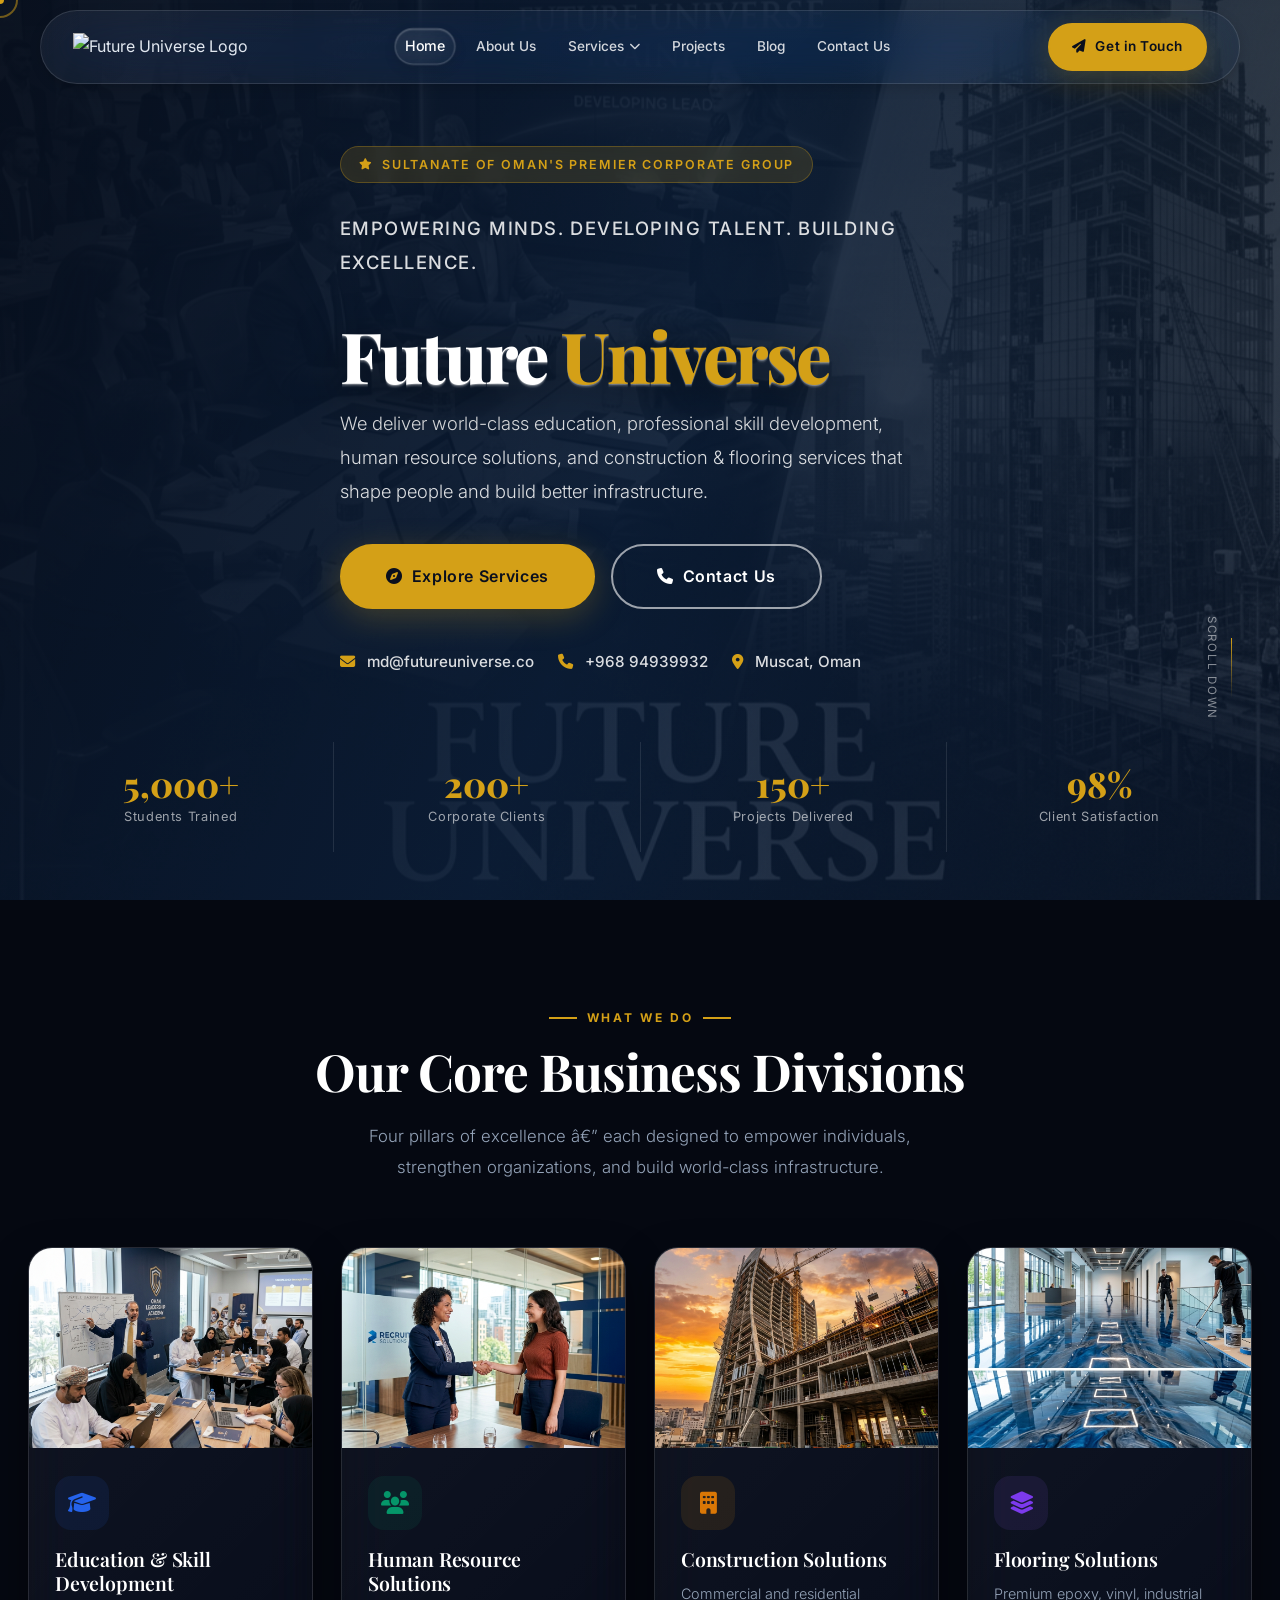
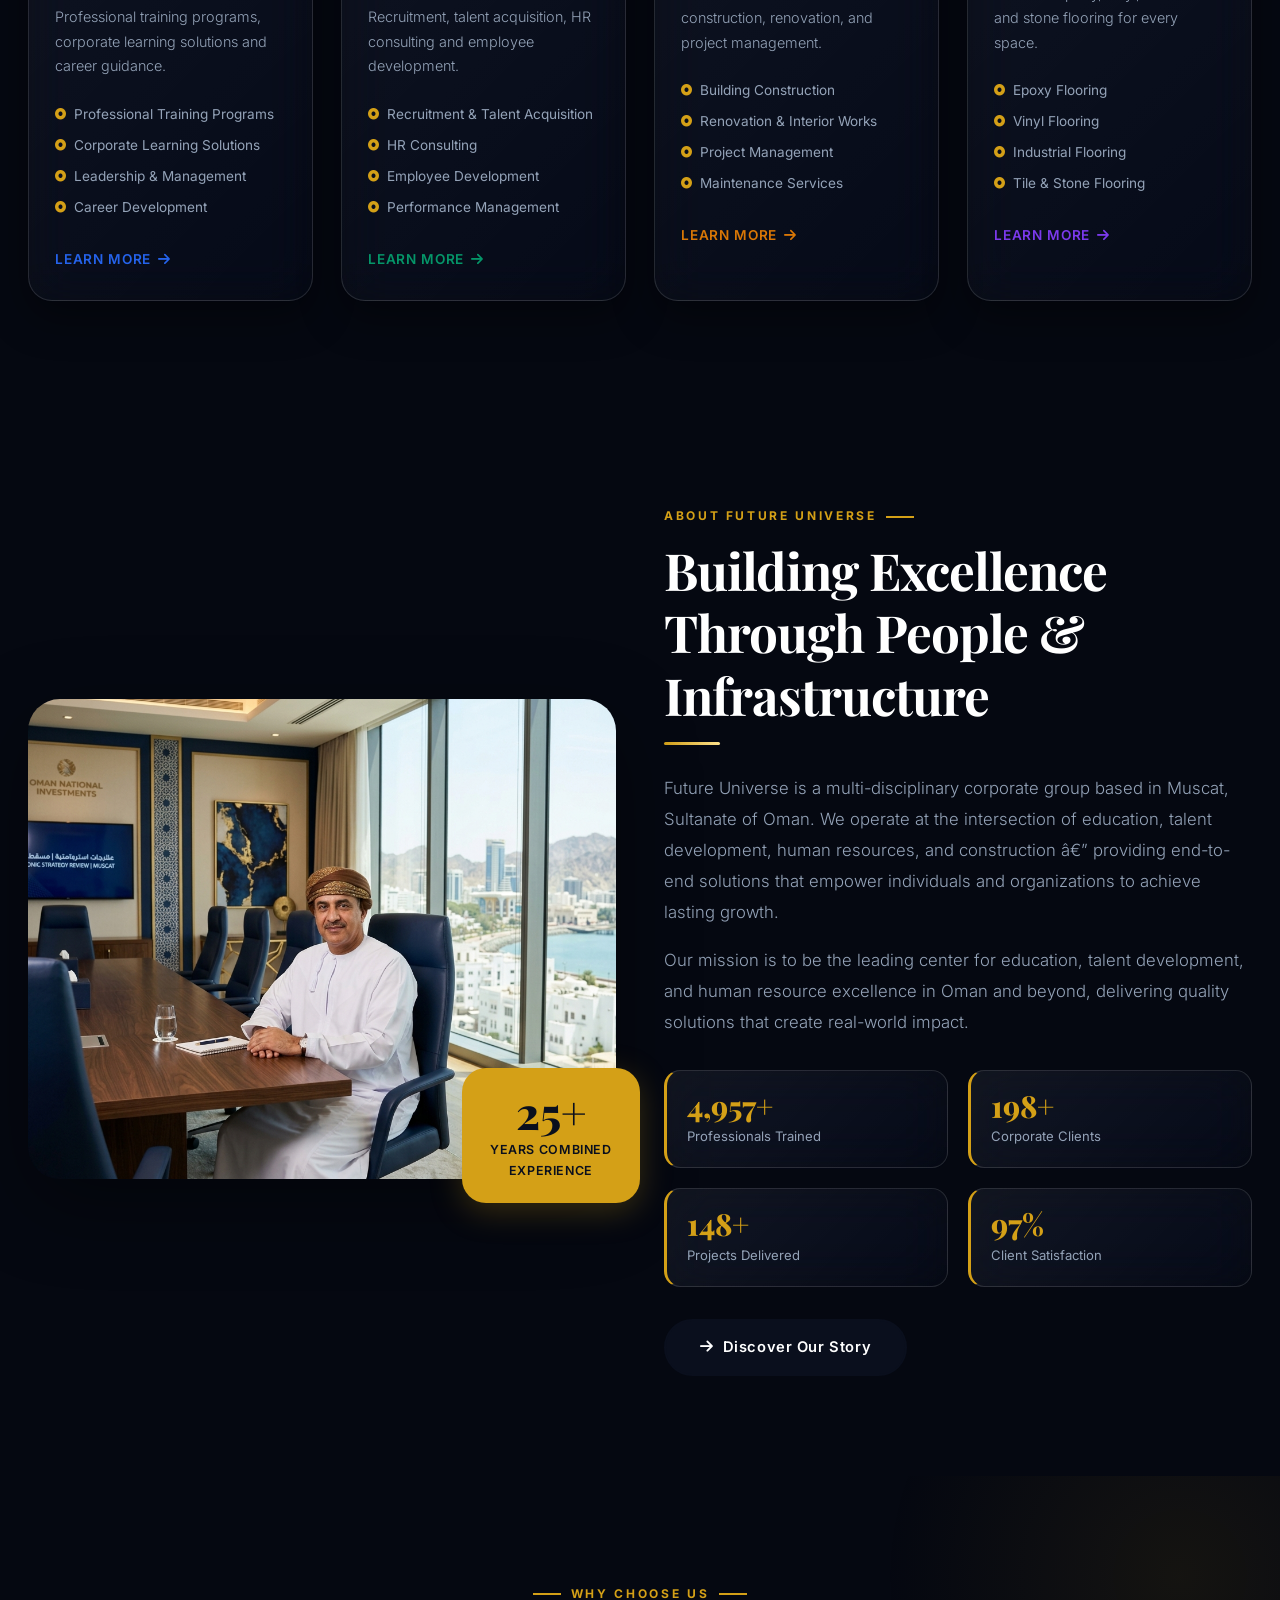
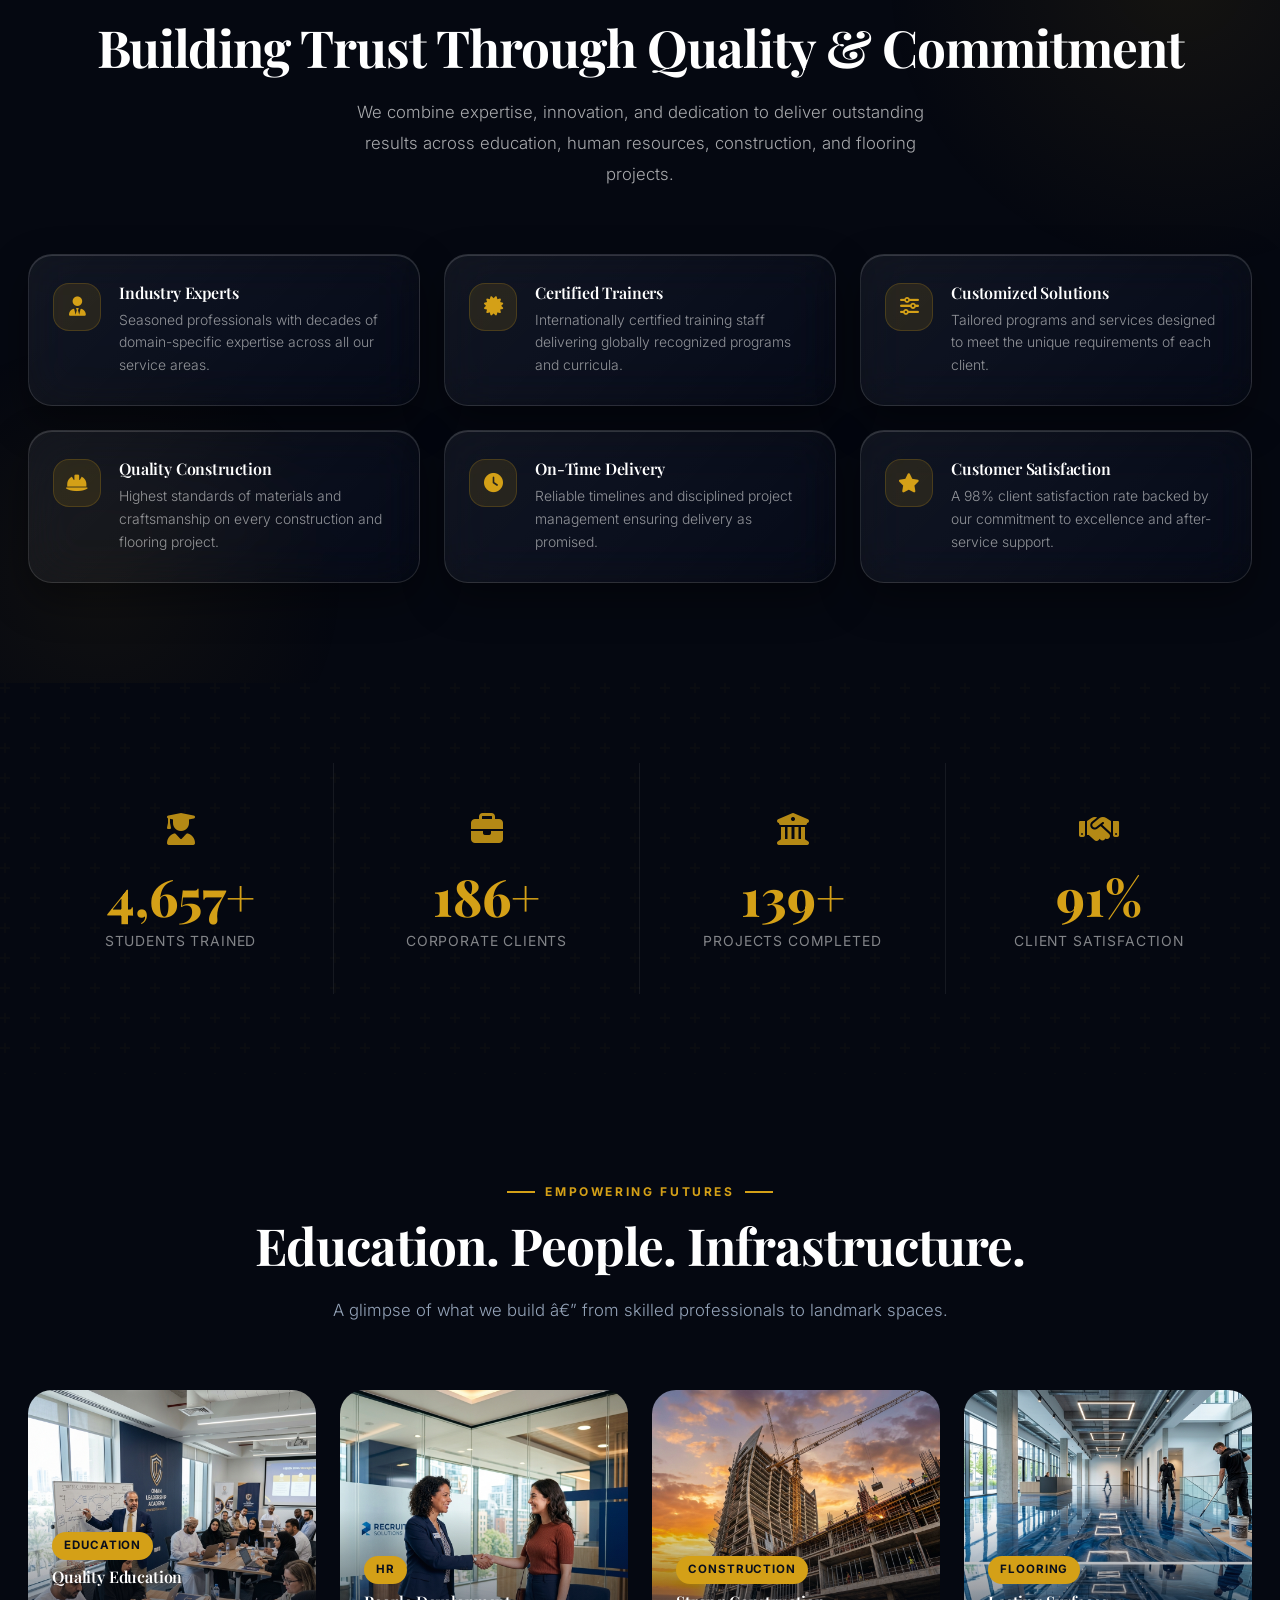
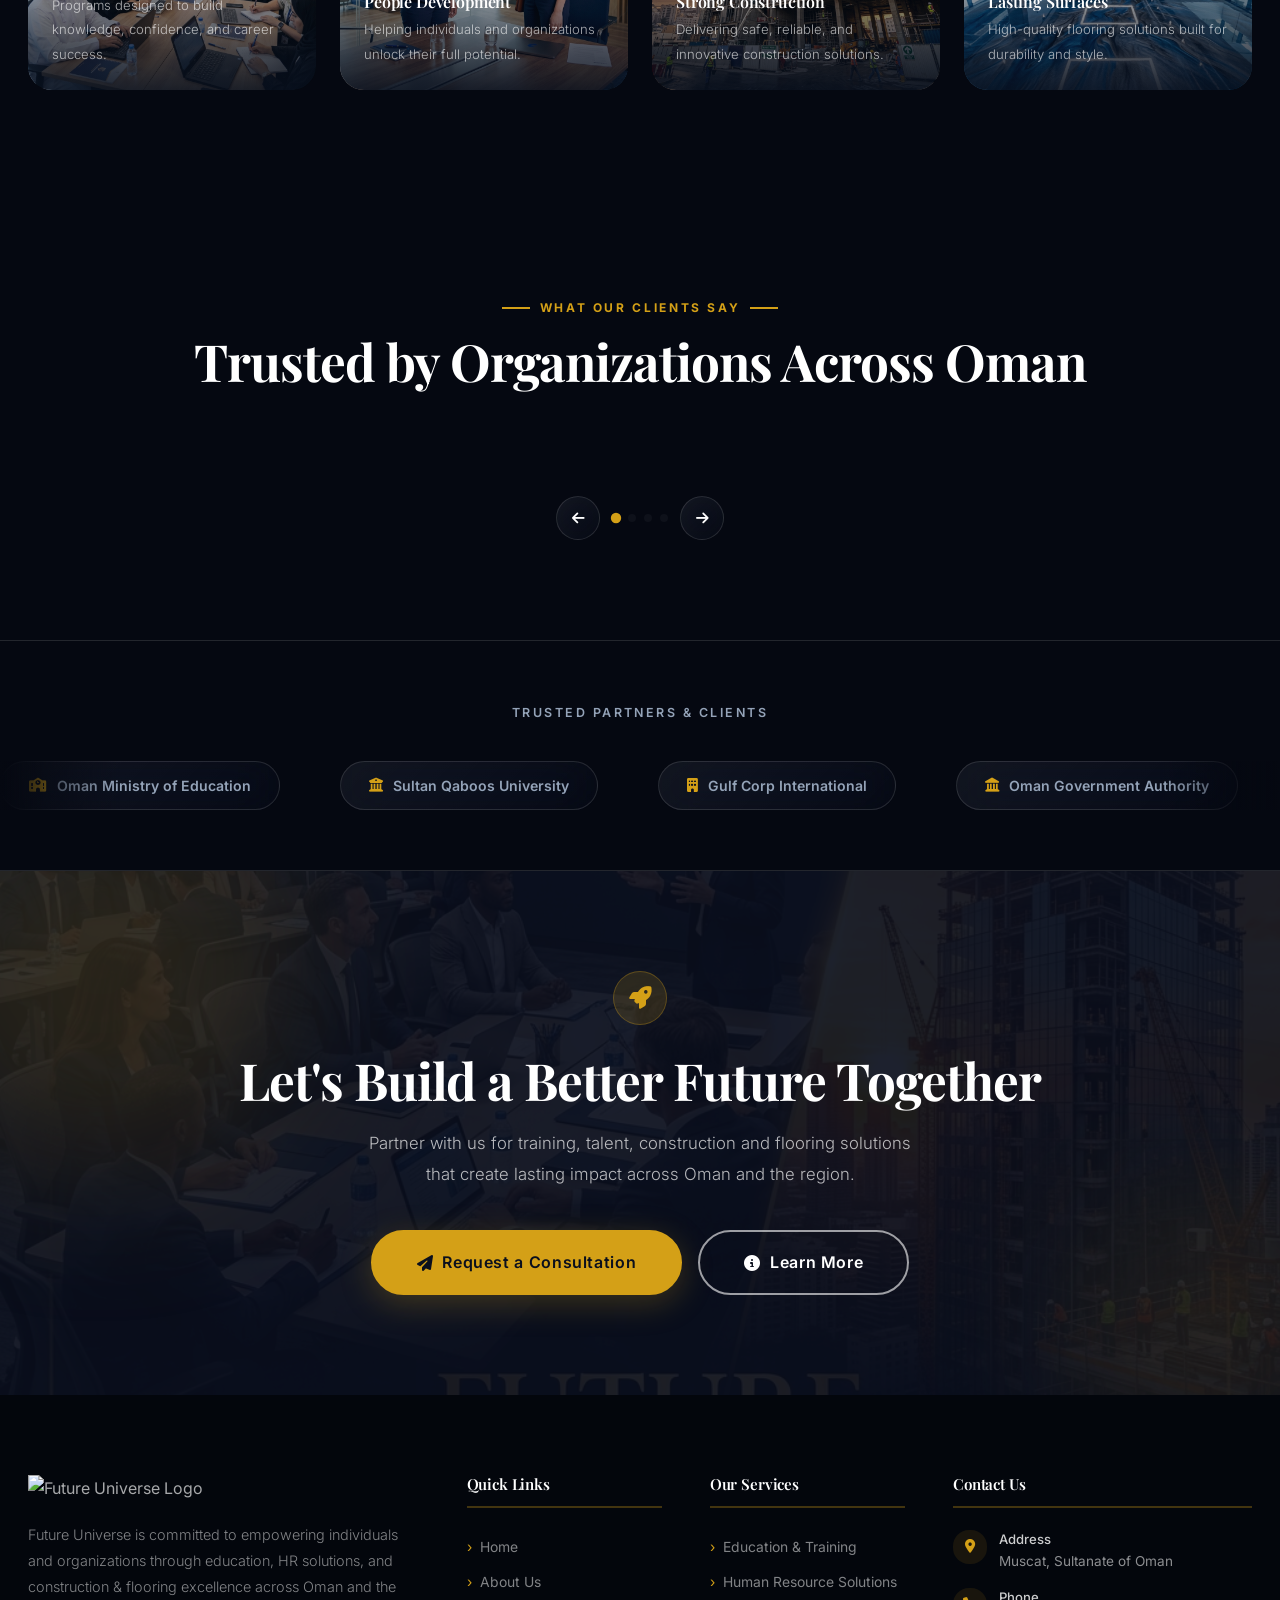
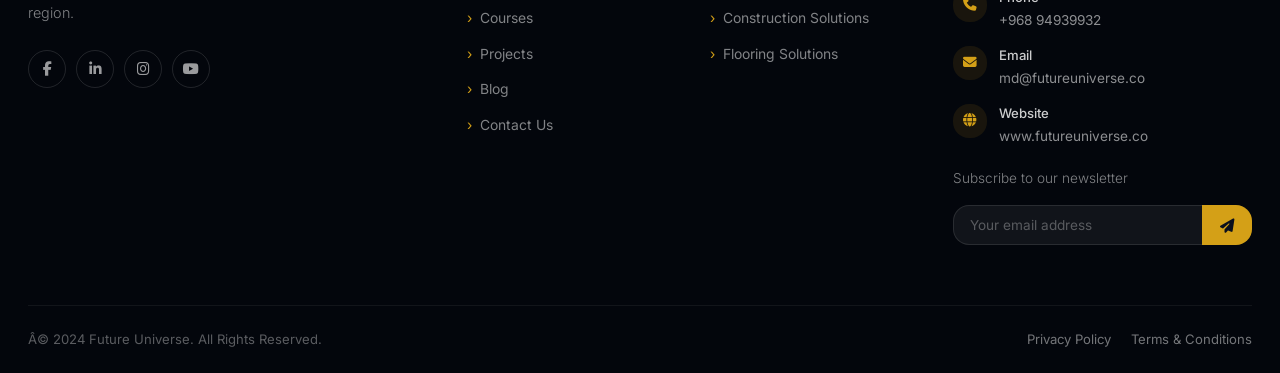
==== index.html @ fd94da20 "UI: Update website logo from text to image" ====
<!DOCTYPE html>
<html lang="en">
<head>
  <meta charset="UTF-8"/>
  <meta name="viewport" content="width=device-width,initial-scale=1.0"/>
  <meta name="description" content="Future Universe â€” Empowering Minds, Developing Talent, Building Excellence. World-class education, HR solutions, construction and flooring services in Oman."/>
  <title>Future Universe | Empowering People. Building Futures.</title>
  <link rel="stylesheet" href="css/main.css?v=1781942778152"/>
  <link rel="stylesheet" href="css/components.css?v=1781942778151"/>
  <link rel="stylesheet" href="css/animations.css"/>
  <link rel="stylesheet" href="https://cdnjs.cloudflare.com/ajax/libs/font-awesome/6.5.0/css/all.min.css"/>
</head>
<body>
  <!-- â”€â”€ Liquid Glass Background â”€â”€ -->
  <div id="liquid-bg">
    <div class="liquid-orb liquid-orb-1"></div>
    <div class="liquid-orb liquid-orb-2"></div>
    <div class="liquid-orb liquid-orb-3"></div>
  </div>


<!-- Progress Bar -->
<div id="progress-bar"></div>

<!-- Custom Cursor -->
<div id="cursor-dot"></div>
<div id="cursor-ring"></div>



<!-- â•â•â•â•â•â•â•â•â•â•â•â•â•â•â•â•â•â•â•â•â•â•â•â•â•â•â•â•â•â•â•â•â•â•â•â•â•â•â•â•â•â•â•â•â•â•â•
     NAVBAR
â•â•â•â•â•â•â•â•â•â•â•â•â•â•â•â•â•â•â•â•â•â•â•â•â•â•â•â•â•â•â•â•â•â•â•â•â•â•â•â•â•â•â•â•â•â•â• -->
<nav class="navbar">
  <div class="container">
    <a href="index.html" class="logo" style="display: flex; align-items: center; text-decoration: none;">
  <img src="images/logo.png" alt="Future Universe Logo" style="max-height: 55px; width: auto; display: block;" />
</a>

    <div class="nav-links">
      <a href="index.html" class="active">Home</a>
      <a href="about.html">About Us</a>
      <div class="nav-dropdown">
        <a href="#">Services <i class="fa-solid fa-chevron-down"></i></a>
        <div class="dropdown-menu">
          <a href="education.html"><i class="fa-solid fa-graduation-cap"></i> Education & Training</a>
          <a href="hr.html"><i class="fa-solid fa-users"></i> Human Resources</a>
          <a href="construction.html"><i class="fa-solid fa-building"></i> Construction Solutions</a>
          <a href="flooring.html"><i class="fa-solid fa-layer-group"></i> Flooring Solutions</a>
        </div>
      </div>
      <a href="projects.html">Projects</a>
      <a href="blog.html">Blog</a>
      <a href="contact.html">Contact Us</a>
    </div>

    <div class="nav-cta">
      <a href="contact.html" class="btn btn-primary btn-sm">
        <i class="fa-solid fa-paper-plane"></i> Get in Touch
      </a>
    </div>
    <div class="hamburger" id="hamburger">
      <span></span><span></span><span></span>
    </div>
  </div>
</nav>

<!-- Mobile Nav -->
<div class="mobile-nav" id="mobile-nav">
  <div class="mobile-nav-close" id="mobile-nav-close"><i class="fa-solid fa-xmark"></i></div>
  <a href="index.html">Home</a>
  <a href="about.html">About Us</a>
  <a href="education.html">Education</a>
  <a href="hr.html">Human Resources</a>
  <a href="construction.html">Construction</a>
  <a href="flooring.html">Flooring</a>
  <a href="projects.html">Projects</a>
  <a href="contact.html">Contact Us</a>
  <a href="contact.html" class="btn btn-primary">Request Consultation</a>
</div>

<!-- â•â•â•â•â•â•â•â•â•â•â•â•â•â•â•â•â•â•â•â•â•â•â•â•â•â•â•â•â•â•â•â•â•â•â•â•â•â•â•â•â•â•â•â•â•â•â•
     HERO
â•â•â•â•â•â•â•â•â•â•â•â•â•â•â•â•â•â•â•â•â•â•â•â•â•â•â•â•â•â•â•â•â•â•â•â•â•â•â•â•â•â•â•â•â•â•â• -->
<section class="hero">
  <div class="particle-field"></div>
  <div class="hero-bg"></div>
  <div class="hero-overlay"></div>
  <div class="container hero-content">
    <div class="hero-badge"><i class="fa-solid fa-star"></i> Sultanate of Oman's Premier Corporate Group</div>
    <p class="hero-sub">Empowering Minds. Developing Talent. Building Excellence.</p>
    <h1 class="hero-text-3d">Future <span class="highlight">Universe</span></h1>
    <p>We deliver world-class education, professional skill development, human resource solutions, and construction &amp; flooring services that shape people and build better infrastructure.</p>
    <div class="hero-btns">
      <a href="#services" class="btn btn-primary btn-lg"><i class="fa-solid fa-compass"></i> Explore Services</a>
      <a href="contact.html" class="btn btn-outline-white btn-lg"><i class="fa-solid fa-phone"></i> Contact Us</a>
    </div>
    <div class="hero-contact-info">
      <span><i class="fa-solid fa-envelope"></i> md@futureuniverse.co</span>
      <span><i class="fa-solid fa-phone"></i> +968 94939932</span>
      <span><i class="fa-solid fa-location-dot"></i> Muscat, Oman</span>
    </div>
  </div>
  <div class="hero-stats">
    <div class="container">
      <div class="hero-stat">
        <div class="hero-stat-num"><span data-counter data-target="5000" data-suffix="+">5000+</span></div>
        <div class="hero-stat-label">Students Trained</div>
      </div>
      <div class="hero-stat">
        <div class="hero-stat-num"><span data-counter data-target="200" data-suffix="+">200+</span></div>
        <div class="hero-stat-label">Corporate Clients</div>
      </div>
      <div class="hero-stat">
        <div class="hero-stat-num"><span data-counter data-target="150" data-suffix="+">150+</span></div>
        <div class="hero-stat-label">Projects Delivered</div>
      </div>
      <div class="hero-stat">
        <div class="hero-stat-num"><span data-counter data-target="98" data-suffix="%">98%</span></div>
        <div class="hero-stat-label">Client Satisfaction</div>
      </div>
    </div>
  </div>
  <div class="hero-scroll">Scroll Down</div>
</section>

<!-- â•â•â•â•â•â•â•â•â•â•â•â•â•â•â•â•â•â•â•â•â•â•â•â•â•â•â•â•â•â•â•â•â•â•â•â•â•â•â•â•â•â•â•â•â•â•â•
     SERVICES / DIVISIONS
â•â•â•â•â•â•â•â•â•â•â•â•â•â•â•â•â•â•â•â•â•â•â•â•â•â•â•â•â•â•â•â•â•â•â•â•â•â•â•â•â•â•â•â•â•â•â• -->
<section class="section-py" id="services">
  <div class="container">
    <div class="section-header" data-reveal="fade-up">
      <span class="section-label">What We Do</span>
      <h2>Our Core Business Divisions</h2>
      <p>Four pillars of excellence â€” each designed to empower individuals, strengthen organizations, and build world-class infrastructure.</p>
    </div>
    <div class="grid-4">
      <a href="education.html" class="service-card edu" data-reveal="fade-up" data-delay="100">
        <div class="service-card-img">
          <img src="images/education_banner.png" alt="Education & Training" loading="lazy"/>
        </div>
        <div class="service-card-body">
          <div class="service-card-icon"><i class="fa-solid fa-graduation-cap"></i></div>
          <h3>Education &amp; Skill Development</h3>
          <p>Professional training programs, corporate learning solutions and career guidance.</p>
          <ul>
            <li><i class="fa-solid fa-circle-dot"></i> Professional Training Programs</li>
            <li><i class="fa-solid fa-circle-dot"></i> Corporate Learning Solutions</li>
            <li><i class="fa-solid fa-circle-dot"></i> Leadership &amp; Management</li>
            <li><i class="fa-solid fa-circle-dot"></i> Career Development</li>
          </ul>
          <span class="service-card-link">LEARN MORE <i class="fa-solid fa-arrow-right"></i></span>
        </div>
      </a>

      <a href="hr.html" class="service-card hr" data-reveal="fade-up" data-delay="200">
        <div class="service-card-img">
          <img src="images/hr_banner.png" alt="Human Resources" loading="lazy"/>
        </div>
        <div class="service-card-body">
          <div class="service-card-icon"><i class="fa-solid fa-users"></i></div>
          <h3>Human Resource Solutions</h3>
          <p>Recruitment, talent acquisition, HR consulting and employee development.</p>
          <ul>
            <li><i class="fa-solid fa-circle-dot"></i> Recruitment &amp; Talent Acquisition</li>
            <li><i class="fa-solid fa-circle-dot"></i> HR Consulting</li>
            <li><i class="fa-solid fa-circle-dot"></i> Employee Development</li>
            <li><i class="fa-solid fa-circle-dot"></i> Performance Management</li>
          </ul>
          <span class="service-card-link">LEARN MORE <i class="fa-solid fa-arrow-right"></i></span>
        </div>
      </a>

      <a href="construction.html" class="service-card con" data-reveal="fade-up" data-delay="300">
        <div class="service-card-img">
          <img src="images/construction_banner.png" alt="Construction" loading="lazy"/>
        </div>
        <div class="service-card-body">
          <div class="service-card-icon"><i class="fa-solid fa-building"></i></div>
          <h3>Construction Solutions</h3>
          <p>Commercial and residential construction, renovation, and project management.</p>
          <ul>
            <li><i class="fa-solid fa-circle-dot"></i> Building Construction</li>
            <li><i class="fa-solid fa-circle-dot"></i> Renovation &amp; Interior Works</li>
            <li><i class="fa-solid fa-circle-dot"></i> Project Management</li>
            <li><i class="fa-solid fa-circle-dot"></i> Maintenance Services</li>
          </ul>
          <span class="service-card-link">LEARN MORE <i class="fa-solid fa-arrow-right"></i></span>
        </div>
      </a>

      <a href="flooring.html" class="service-card flo" data-reveal="fade-up" data-delay="400">
        <div class="service-card-img">
          <img src="images/flooring_banner.png" alt="Flooring Solutions" loading="lazy"/>
        </div>
        <div class="service-card-body">
          <div class="service-card-icon"><i class="fa-solid fa-layer-group"></i></div>
          <h3>Flooring Solutions</h3>
          <p>Premium epoxy, vinyl, industrial and stone flooring for every space.</p>
          <ul>
            <li><i class="fa-solid fa-circle-dot"></i> Epoxy Flooring</li>
            <li><i class="fa-solid fa-circle-dot"></i> Vinyl Flooring</li>
            <li><i class="fa-solid fa-circle-dot"></i> Industrial Flooring</li>
            <li><i class="fa-solid fa-circle-dot"></i> Tile &amp; Stone Flooring</li>
          </ul>
          <span class="service-card-link">LEARN MORE <i class="fa-solid fa-arrow-right"></i></span>
        </div>
      </a>
    </div>
  </div>
</section>

<!-- â•â•â•â•â•â•â•â•â•â•â•â•â•â•â•â•â•â•â•â•â•â•â•â•â•â•â•â•â•â•â•â•â•â•â•â•â•â•â•â•â•â•â•â•â•â•â•
     ABOUT SECTION
â•â•â•â•â•â•â•â•â•â•â•â•â•â•â•â•â•â•â•â•â•â•â•â•â•â•â•â•â•â•â•â•â•â•â•â•â•â•â•â•â•â•â•â•â•â•â• -->
<section class="section-py">
  <div class="container">
    <div class="grid-2">
      <div class="about-img-wrap" data-reveal="fade-right">
        <div class="about-img-main">
          <img src="images/ceo_message.png" alt="Future Universe Leadership"/>
        </div>
        <div class="about-exp-badge float-anim" data-reveal="zoom-in" data-delay="300">
          <div class="num">25+</div>
          <div class="label">Years Combined<br>Experience</div>
        </div>
      </div>
      <div class="about-content" data-reveal="fade-left">
        <span class="section-label">About Future Universe</span>
        <h2>Building Excellence Through People &amp; Infrastructure</h2>
        <div class="divider-gold"></div>
        <p>Future Universe is a multi-disciplinary corporate group based in Muscat, Sultanate of Oman. We operate at the intersection of education, talent development, human resources, and construction â€” providing end-to-end solutions that empower individuals and organizations to achieve lasting growth.</p>
        <p style="margin-top:16px;">Our mission is to be the leading center for education, talent development, and human resource excellence in Oman and beyond, delivering quality solutions that create real-world impact.</p>
        <div class="about-stats">
          <div class="about-stat">
            <div class="num"><span data-counter data-target="5000" data-suffix="+">5000+</span></div>
            <div class="label">Professionals Trained</div>
          </div>
          <div class="about-stat">
            <div class="num"><span data-counter data-target="200" data-suffix="+">200+</span></div>
            <div class="label">Corporate Clients</div>
          </div>
          <div class="about-stat">
            <div class="num"><span data-counter data-target="150" data-suffix="+">150+</span></div>
            <div class="label">Projects Delivered</div>
          </div>
          <div class="about-stat">
            <div class="num"><span data-counter data-target="98" data-suffix="%">98%</span></div>
            <div class="label">Client Satisfaction</div>
          </div>
        </div>
        <div class="mt-32">
          <a href="about.html" class="btn btn-dark"><i class="fa-solid fa-arrow-right"></i> Discover Our Story</a>
        </div>
      </div>
    </div>
  </div>
</section>

<!-- â•â•â•â•â•â•â•â•â•â•â•â•â•â•â•â•â•â•â•â•â•â•â•â•â•â•â•â•â•â•â•â•â•â•â•â•â•â•â•â•â•â•â•â•â•â•â•
     WHY CHOOSE US
â•â•â•â•â•â•â•â•â•â•â•â•â•â•â•â•â•â•â•â•â•â•â•â•â•â•â•â•â•â•â•â•â•â•â•â•â•â•â•â•â•â•â•â•â•â•â• -->
<section class="why-section section-py">
  <div class="container why-content">
    <div class="section-header" data-reveal="fade-up">
      <span class="section-label" style="color:var(--color-secondary);">Why Choose Us</span>
      <h2 style="color:var(--color-white);">Building Trust Through Quality &amp; Commitment</h2>
      <p>We combine expertise, innovation, and dedication to deliver outstanding results across education, human resources, construction, and flooring projects.</p>
    </div>
    <div class="why-features">
      <div class="why-feature" data-reveal="fade-up" data-delay="100">
        <div class="why-feature-icon"><i class="fa-solid fa-user-tie"></i></div>
        <div>
          <h4>Industry Experts</h4>
          <p>Seasoned professionals with decades of domain-specific expertise across all our service areas.</p>
        </div>
      </div>
      <div class="why-feature" data-reveal="fade-up" data-delay="150">
        <div class="why-feature-icon"><i class="fa-solid fa-certificate"></i></div>
        <div>
          <h4>Certified Trainers</h4>
          <p>Internationally certified training staff delivering globally recognized programs and curricula.</p>
        </div>
      </div>
      <div class="why-feature" data-reveal="fade-up" data-delay="200">
        <div class="why-feature-icon"><i class="fa-solid fa-sliders"></i></div>
        <div>
          <h4>Customized Solutions</h4>
          <p>Tailored programs and services designed to meet the unique requirements of each client.</p>
        </div>
      </div>
      <div class="why-feature" data-reveal="fade-up" data-delay="250">
        <div class="why-feature-icon"><i class="fa-solid fa-hard-hat"></i></div>
        <div>
          <h4>Quality Construction</h4>
          <p>Highest standards of materials and craftsmanship on every construction and flooring project.</p>
        </div>
      </div>
      <div class="why-feature" data-reveal="fade-up" data-delay="300">
        <div class="why-feature-icon"><i class="fa-solid fa-clock"></i></div>
        <div>
          <h4>On-Time Delivery</h4>
          <p>Reliable timelines and disciplined project management ensuring delivery as promised.</p>
        </div>
      </div>
      <div class="why-feature" data-reveal="fade-up" data-delay="350">
        <div class="why-feature-icon"><i class="fa-solid fa-star"></i></div>
        <div>
          <h4>Customer Satisfaction</h4>
          <p>A 98% client satisfaction rate backed by our commitment to excellence and after-service support.</p>
        </div>
      </div>
    </div>
  </div>
</section>

<!-- â•â•â•â•â•â•â•â•â•â•â•â•â•â•â•â•â•â•â•â•â•â•â•â•â•â•â•â•â•â•â•â•â•â•â•â•â•â•â•â•â•â•â•â•â•â•â•
     STATS COUNTER
â•â•â•â•â•â•â•â•â•â•â•â•â•â•â•â•â•â•â•â•â•â•â•â•â•â•â•â•â•â•â•â•â•â•â•â•â•â•â•â•â•â•â•â•â•â•â• -->
<section class="stats-section">
  <div class="container">
    <div class="stats-grid">
      <div class="stat-item" data-reveal="fade-up" data-delay="100">
        <div class="stat-icon"><i class="fa-solid fa-user-graduate"></i></div>
        <div class="stat-num"><span data-counter data-target="5000" data-suffix="+">5000+</span></div>
        <div class="stat-label">Students Trained</div>
      </div>
      <div class="stat-item" data-reveal="fade-up" data-delay="200">
        <div class="stat-icon"><i class="fa-solid fa-briefcase"></i></div>
        <div class="stat-num"><span data-counter data-target="200" data-suffix="+">200+</span></div>
        <div class="stat-label">Corporate Clients</div>
      </div>
      <div class="stat-item" data-reveal="fade-up" data-delay="300">
        <div class="stat-icon"><i class="fa-solid fa-building-columns"></i></div>
        <div class="stat-num"><span data-counter data-target="150" data-suffix="+">150+</span></div>
        <div class="stat-label">Projects Completed</div>
      </div>
      <div class="stat-item" data-reveal="fade-up" data-delay="400">
        <div class="stat-icon"><i class="fa-solid fa-handshake"></i></div>
        <div class="stat-num"><span data-counter data-target="98" data-suffix="%">98%</span></div>
        <div class="stat-label">Client Satisfaction</div>
      </div>
    </div>
  </div>
</section>

<!-- â•â•â•â•â•â•â•â•â•â•â•â•â•â•â•â•â•â•â•â•â•â•â•â•â•â•â•â•â•â•â•â•â•â•â•â•â•â•â•â•â•â•â•â•â•â•â•
     FEATURED PROGRAMS
â•â•â•â•â•â•â•â•â•â•â•â•â•â•â•â•â•â•â•â•â•â•â•â•â•â•â•â•â•â•â•â•â•â•â•â•â•â•â•â•â•â•â•â•â•â•â• -->
<section class="section-py">
  <div class="container">
    <div class="section-header" data-reveal="fade-up">
      <span class="section-label">Empowering Futures</span>
      <h2>Education. People. Infrastructure.</h2>
      <p>A glimpse of what we build â€” from skilled professionals to landmark spaces.</p>
    </div>
    <div class="program-grid">
      <div class="program-card" data-reveal="fade-up" data-delay="100">
        <img src="images/education_banner.png" alt="Quality Education" loading="lazy"/>
        <div class="program-card-overlay">
          <div class="program-tag">Education</div>
          <h4>Quality Education</h4>
          <p>Programs designed to build knowledge, confidence, and career success.</p>
        </div>
      </div>
      <div class="program-card" data-reveal="fade-up" data-delay="200">
        <img src="images/hr_banner.png" alt="People Development" loading="lazy"/>
        <div class="program-card-overlay">
          <div class="program-tag">HR</div>
          <h4>People Development</h4>
          <p>Helping individuals and organizations unlock their full potential.</p>
        </div>
      </div>
      <div class="program-card" data-reveal="fade-up" data-delay="300">
        <img src="images/construction_banner.png" alt="Strong Construction" loading="lazy"/>
        <div class="program-card-overlay">
          <div class="program-tag">Construction</div>
          <h4>Strong Construction</h4>
          <p>Delivering safe, reliable, and innovative construction solutions.</p>
        </div>
      </div>
      <div class="program-card" data-reveal="fade-up" data-delay="400">
        <img src="images/flooring_banner.png" alt="Lasting Surfaces" loading="lazy"/>
        <div class="program-card-overlay">
          <div class="program-tag">Flooring</div>
          <h4>Lasting Surfaces</h4>
          <p>High-quality flooring solutions built for durability and style.</p>
        </div>
      </div>
    </div>
  </div>
</section>

<!-- â•â•â•â•â•â•â•â•â•â•â•â•â•â•â•â•â•â•â•â•â•â•â•â•â•â•â•â•â•â•â•â•â•â•â•â•â•â•â•â•â•â•â•â•â•â•â•
     TESTIMONIALS
â•â•â•â•â•â•â•â•â•â•â•â•â•â•â•â•â•â•â•â•â•â•â•â•â•â•â•â•â•â•â•â•â•â•â•â•â•â•â•â•â•â•â•â•â•â•â• -->
<section class="testimonials-section section-py">
  <div class="container">
    <div class="section-header" data-reveal="fade-up">
      <span class="section-label">What Our Clients Say</span>
      <h2>Trusted by Organizations Across Oman</h2>
    </div>
    <div class="testimonial-slider">
      <div class="testimonial-track">
      </div>
    </div>
    <div class="slider-controls">
      <button class="slider-btn prev"><i class="fa-solid fa-arrow-left"></i></button>
      <div class="slider-dots">
        <div class="slider-dot active"></div>
        <div class="slider-dot"></div>
        <div class="slider-dot"></div>
        <div class="slider-dot"></div>
      </div>
      <button class="slider-btn next"><i class="fa-solid fa-arrow-right"></i></button>
    </div>
  </div>
</section>

<!-- â•â•â•â•â•â•â•â•â•â•â•â•â•â•â•â•â•â•â•â•â•â•â•â•â•â•â•â•â•â•â•â•â•â•â•â•â•â•â•â•â•â•â•â•â•â•â•
     FEATURED CLIENTS SHOWCASE (Dynamic)
â•â•â•â•â•â•â•â•â•â•â•â•â•â•â•â•â•â•â•â•â•â•â•â•â•â•â•â•â•â•â•â•â•â•â•â•â•â•â•â•â•â•â•â•â•â•â• -->
<section class="section-py" id="clients-showcase-section" style="display:none;">
  <div class="container">
    <div class="section-header" data-reveal="fade-up">
      <span class="section-label">Our Clients</span>
      <h2>Organizations We Work With</h2>
      <p>We are proud to partner with leading organizations across various sectors to deliver excellence.</p>
    </div>
    <div class="clients-showcase-grid" id="clients-showcase-grid">
      <!-- Dynamically populated by js/clients.js -->
    </div>
  </div>
</section>

<!-- â•â•â•â•â•â•â•â•â•â•â•â•â•â•â•â•â•â•â•â•â•â•â•â•â•â•â•â•â•â•â•â•â•â•â•â•â•â•â•â•â•â•â•â•â•â•â•
     PROJECTS PREVIEW SHOWCASE (Dynamic)
â•â•â•â•â•â•â•â•â•â•â•â•â•â•â•â•â•â•â•â•â•â•â•â•â•â•â•â•â•â•â•â•â•â•â•â•â•â•â•â•â•â•â•â•â•â•â• -->
<section class="section-py" id="home-projects-section" style="display:none; background: rgba(255,255,255,0.02);">
  <div class="container">
    <div class="section-header" data-reveal="fade-up">
      <span class="section-label" style="color:var(--color-secondary);">Our Portfolio</span>
      <h2>Featured Projects</h2>
      <p>A glimpse into our successfully delivered projects across all divisions.</p>
    </div>
    <div class="gallery-grid" id="home-projects-grid">
      <!-- Dynamically populated by js/clients.js -->
    </div>
    <div style="text-align:center; margin-top:40px;" data-reveal="fade-up">
      <a href="projects.html" class="btn btn-primary"><i class="fa-solid fa-images"></i> See All Projects</a>
    </div>
  </div>
</section>

<!-- â•â•â•â•â•â•â•â•â•â•â•â•â•â•â•â•â•â•â•â•â•â•â•â•â•â•â•â•â•â•â•â•â•â•â•â•â•â•â•â•â•â•â•â•â•â•â•
     PARTNERS TICKER
â•â•â•â•â•â•â•â•â•â•â•â•â•â•â•â•â•â•â•â•â•â•â•â•â•â•â•â•â•â•â•â•â•â•â•â•â•â•â•â•â•â•â•â•â•â•â• -->
<section class="partners-section">
  <div class="container">
    <p class="partners-label">Trusted Partners &amp; Clients</p>
  </div>
  <div class="ticker-wrap">
    <div class="ticker-track">
      <div class="ticker-item"><i class="fa-solid fa-school"></i> Oman Ministry of Education</div>
      <div class="ticker-item"><i class="fa-solid fa-university"></i> Sultan Qaboos University</div>
      <div class="ticker-item"><i class="fa-solid fa-building"></i> Gulf Corp International</div>
      <div class="ticker-item"><i class="fa-solid fa-landmark"></i> Oman Government Authority</div>
      <div class="ticker-item"><i class="fa-solid fa-industry"></i> Al-Kindi Industries</div>
      <div class="ticker-item"><i class="fa-solid fa-truck"></i> Oman Logistics Group</div>
      <div class="ticker-item"><i class="fa-solid fa-hospital"></i> Royal Hospital Oman</div>
      <div class="ticker-item"><i class="fa-solid fa-hotel"></i> Muscat Grand Hotel</div>
      <!-- Duplicate for seamless loop -->
      <div class="ticker-item"><i class="fa-solid fa-school"></i> Oman Ministry of Education</div>
      <div class="ticker-item"><i class="fa-solid fa-university"></i> Sultan Qaboos University</div>
      <div class="ticker-item"><i class="fa-solid fa-building"></i> Gulf Corp International</div>
      <div class="ticker-item"><i class="fa-solid fa-landmark"></i> Oman Government Authority</div>
      <div class="ticker-item"><i class="fa-solid fa-industry"></i> Al-Kindi Industries</div>
      <div class="ticker-item"><i class="fa-solid fa-truck"></i> Oman Logistics Group</div>
      <div class="ticker-item"><i class="fa-solid fa-hospital"></i> Royal Hospital Oman</div>
      <div class="ticker-item"><i class="fa-solid fa-hotel"></i> Muscat Grand Hotel</div>
    </div>
  </div>
</section>

<!-- â•â•â•â•â•â•â•â•â•â•â•â•â•â•â•â•â•â•â•â•â•â•â•â•â•â•â•â•â•â•â•â•â•â•â•â•â•â•â•â•â•â•â•â•â•â•â•
     CTA BANNER
â•â•â•â•â•â•â•â•â•â•â•â•â•â•â•â•â•â•â•â•â•â•â•â•â•â•â•â•â•â•â•â•â•â•â•â•â•â•â•â•â•â•â•â•â•â•â• -->
<section class="cta-section">
  <div class="cta-glow-1"></div>
  <div class="cta-glow-2"></div>
  <div class="container cta-content" data-reveal="fade-up">
    <div style="width:54px;height:54px;background:rgba(212,160,23,.15);border:1px solid rgba(212,160,23,.3);border-radius:50%;display:flex;align-items:center;justify-content:center;margin:0 auto 24px;font-size:1.4rem;color:var(--color-secondary);">
      <i class="fa-solid fa-rocket"></i>
    </div>
    <h2>Let's Build a Better Future Together</h2>
    <p>Partner with us for training, talent, construction and flooring solutions that create lasting impact across Oman and the region.</p>
    <div class="cta-btns">
      <a href="contact.html" class="btn btn-primary btn-lg"><i class="fa-solid fa-paper-plane"></i> Request a Consultation</a>
      <a href="about.html" class="btn btn-outline-white btn-lg"><i class="fa-solid fa-circle-info"></i> Learn More</a>
    </div>
  </div>
</section>

<!-- â•â•â•â•â•â•â•â•â•â•â•â•â•â•â•â•â•â•â•â•â•â•â•â•â•â•â•â•â•â•â•â•â•â•â•â•â•â•â•â•â•â•â•â•â•â•â•
     FOOTER
â•â•â•â•â•â•â•â•â•â•â•â•â•â•â•â•â•â•â•â•â•â•â•â•â•â•â•â•â•â•â•â•â•â•â•â•â•â•â•â•â•â•â•â•â•â•â• -->
<footer class="footer">
  <div class="container">
    <div class="footer-grid">
      <div>
        <div class="footer-logo">
          <a href="index.html" class="logo" style="display: flex; align-items: center; text-decoration: none;">
  <img src="images/logo.png" alt="Future Universe Logo" style="max-height: 55px; width: auto; display: block;" />
</a>
        </div>
        <p class="footer-desc">Future Universe is committed to empowering individuals and organizations through education, HR solutions, and construction &amp; flooring excellence across Oman and the region.</p>
        <div class="footer-social">
          <a href="#" aria-label="Facebook"><i class="fa-brands fa-facebook-f"></i></a>
          <a href="#" aria-label="LinkedIn"><i class="fa-brands fa-linkedin-in"></i></a>
          <a href="#" aria-label="Instagram"><i class="fa-brands fa-instagram"></i></a>
          <a href="#" aria-label="YouTube"><i class="fa-brands fa-youtube"></i></a>
        </div>
      </div>
      <div class="footer-col">
        <h5>Quick Links</h5>
        <ul>
          <li><a href="index.html">Home</a></li>
          <li><a href="about.html">About Us</a></li>
          <li><a href="education.html">Courses</a></li>
          <li><a href="projects.html">Projects</a></li>
          <li><a href="blog.html">Blog</a></li>
          <li><a href="contact.html">Contact Us</a></li>
        </ul>
      </div>
      <div class="footer-col">
        <h5>Our Services</h5>
        <ul>
          <li><a href="education.html">Education &amp; Training</a></li>
          <li><a href="hr.html">Human Resource Solutions</a></li>
          <li><a href="construction.html">Construction Solutions</a></li>
          <li><a href="flooring.html">Flooring Solutions</a></li>
        </ul>
      </div>
      <div class="footer-col">
        <h5>Contact Us</h5>
        <div class="footer-contact-item">
          <div class="footer-contact-icon"><i class="fa-solid fa-location-dot"></i></div>
          <div class="text"><strong>Address</strong>Muscat, Sultanate of Oman</div>
        </div>
        <div class="footer-contact-item">
          <div class="footer-contact-icon"><i class="fa-solid fa-phone"></i></div>
          <div class="text"><strong>Phone</strong>+968 94939932</div>
        </div>
        <div class="footer-contact-item">
          <div class="footer-contact-icon"><i class="fa-solid fa-envelope"></i></div>
          <div class="text"><strong>Email</strong>md@futureuniverse.co</div>
        </div>
        <div class="footer-contact-item">
          <div class="footer-contact-icon"><i class="fa-solid fa-globe"></i></div>
          <div class="text"><strong>Website</strong>www.futureuniverse.co</div>
        </div>
        <div class="footer-newsletter">
          <p>Subscribe to our newsletter</p>
          <form class="newsletter-form">
            <input type="email" id="newsletter-email" name="newsletter_email" placeholder="Your email address" autocomplete="email"/>
            <button type="submit"><i class="fa-solid fa-paper-plane"></i></button>
          </form>
        </div>
      </div>
    </div>
    <div class="footer-bottom">
      <span>Â© 2024 Future Universe. All Rights Reserved.</span>
      <div class="footer-bottom-links">
        <a href="#">Privacy Policy</a>
        <a href="#">Terms &amp; Conditions</a>
      </div>
    </div>
  </div>
</footer>

<!-- Back to Top -->
<button id="back-to-top" aria-label="Back to top"><i class="fa-solid fa-arrow-up"></i></button>

<!-- Lightbox -->
<div id="lightbox" class="lightbox">
  <img id="lightbox-img" src="" alt=""/>
  <button class="lightbox-close"><i class="fa-solid fa-xmark"></i></button>
</div>

<script src="https://www.gstatic.com/firebasejs/10.12.0/firebase-app-compat.js"></script>
<script src="https://www.gstatic.com/firebasejs/10.12.0/firebase-firestore-compat.js"></script>
<script src="js/firebase-config.js"></script>
<script src="js/clients.js"></script>
<script src="js/main.js?v=1781943394895"></script>
<script src="js/counter.js"></script>
<script src="js/gallery.js"></script>
</body>
</html>
---- css/main.css ----
/* ============================================================
   FUTURE UNIVERSE — GLOBAL DESIGN SYSTEM
   Inspired by: joyalsiby.com animation style + FU mockup layout
   ============================================================ */

@import url('https://fonts.googleapis.com/css2?family=Playfair+Display:wght@400;600;700;800&family=Inter:wght@300;400;500;600;700&display=swap');

/* ── CSS Custom Properties ───────────────────────────────── */
:root {
  --color-primary:         #0a0f1d;
  --color-primary-light:   #1a2642;
  --color-primary-dark:    #03060c;
  --color-secondary:       #D4A017;
  --color-secondary-light: #fce18b;
  --color-secondary-dark:  #b88a10;
  --color-white:           #FFFFFF;
  --color-bg:              #050811;
  --color-bg-dark:         #020409;
  --color-dark-overlay:    rgba(5, 8, 17, 0.7);
  --color-text:            #e2e8f0;
  --color-text-muted:      #94a3b8;
  --color-text-light:      rgba(255,255,255,0.85);
  --color-border:          rgba(255, 255, 255, 0.08);
  --color-border-light:    rgba(255, 255, 255, 0.04);
  --color-card-bg:         rgba(10, 15, 29, 0.4);
  
  --glass-bg:              linear-gradient(135deg, rgba(255, 255, 255, 0.06) 0%, rgba(255, 255, 255, 0.01) 100%);
  --glass-border:          1px solid rgba(255, 255, 255, 0.12);
  --glass-border-light:    1px solid rgba(255, 255, 255, 0.25);
  --glass-shadow:          0 16px 40px 0 rgba(0, 0, 0, 0.4), inset 0 1px 0 0 rgba(255,255,255,0.15);
  --glass-blur:            blur(24px) saturate(160%);

  --font-heading: 'Playfair Display', Georgia, serif;
  --font-body:    'Inter', -apple-system, BlinkMacSystemFont, sans-serif;

  --radius-xs:  12px;
  --radius-sm:  16px;
  --radius-md:  24px;
  --radius-lg:  32px;
  --radius-xl:  48px;
  --radius-pill: 999px;

  --shadow-sm:    0 4px 12px rgba(0,0,0,.15);
  --shadow-md:    0 12px 40px rgba(0,0,0,.25);
  --shadow-lg:    0 24px 80px rgba(0,0,0,.4);
  --shadow-gold:  0 8px 32px rgba(212,160,23,.25);
  --shadow-card:  var(--glass-shadow);
  --glow-gold:    0 0 40px rgba(212,160,23,.35), 0 4px 20px rgba(212,160,23,.25);
  --glow-navy:    0 0 60px rgba(10, 15, 29, 0.6);
  --glow-accent:  0 0 30px rgba(78, 143, 255, 0.3);

  --transition:       all 0.4s cubic-bezier(0.25, 1, 0.5, 1);
  --transition-fast:  all 0.2s cubic-bezier(0.25, 1, 0.5, 1);
  --transition-slow:  all 0.8s cubic-bezier(0.25, 1, 0.5, 1);

  --container: 1280px;
  --section-py: 120px;
}

/* ── Reset & Base ────────────────────────────────────────── */
*,*::before,*::after { box-sizing: border-box; margin: 0; padding: 0; }
html { scroll-behavior: smooth; font-size: 16px; background: var(--color-bg); }
body {
  font-family: var(--font-body);
  color: var(--color-text);
  background: var(--color-bg);
  background-image: 
    url("data:image/svg+xml,%3Csvg viewBox='0 0 400 400' xmlns='http://www.w3.org/2000/svg'%3E%3Cfilter id='noiseFilter'%3E%3CfeTurbulence type='fractalNoise' baseFrequency='0.8' numOctaves='3' stitchTiles='stitch'/%3E%3C/filter%3E%3Crect width='100%25' height='100%25' filter='url(%23noiseFilter)' opacity='0.04'/%3E%3C/svg%3E"),
    radial-gradient(circle at top right, rgba(212,160,23,0.1), transparent 50%),
    radial-gradient(circle at bottom left, rgba(78,143,255,0.1), transparent 50%);
  background-attachment: fixed;
  line-height: 1.7;
  overflow-x: hidden;
  cursor: default;
}
img { max-width: 100%; height: auto; display: block; }
a  { color: inherit; text-decoration: none; }
ul { list-style: none; }
button { font-family: var(--font-body); cursor: pointer; border: none; background: none; }

/* ── Custom Cursor ───────────────────────────────────────── */
#cursor-dot, #cursor-ring {
  position: fixed;
  top: 0; left: 0;
  border-radius: 50%;
  pointer-events: none;
  z-index: 99999;
  transform: translate(-50%, -50%);
  transition: opacity 0.3s;
  will-change: transform;
}
#cursor-dot {
  width: 8px; height: 8px;
  background: var(--color-secondary);
}
#cursor-ring {
  width: 36px; height: 36px;
  border: 2px solid rgba(212,160,23,.5);
  transition: width 0.3s, height 0.3s, border-color 0.3s;
}
body.cursor-hover #cursor-ring {
  width: 54px; height: 54px;
  border-color: var(--color-secondary);
}
@media (hover: none) { #cursor-dot, #cursor-ring { display: none; } }

/* ── Typography ──────────────────────────────────────────── */
h1,h2,h3,h4,h5 { font-family: var(--font-heading); line-height: 1.22; color: var(--color-white); letter-spacing: -0.01em; }
h1 { font-size: clamp(2.8rem,6vw,4.5rem); font-weight: 800; letter-spacing: -0.03em; }
h2 { font-size: clamp(2rem,4vw,3.2rem); font-weight: 700; letter-spacing: -0.02em; }
h3 { font-size: clamp(1.3rem,2.5vw,1.75rem); font-weight: 600; }
h4 { font-size: 1.15rem; font-weight: 600; }
p  { color: var(--color-text-muted); font-size: 1.05rem; line-height: 1.85; font-weight: 300; }

/* ── Layout ──────────────────────────────────────────────── */
.container    { max-width: var(--container); margin: 0 auto; padding: 0 28px; }
.section-py   { padding: var(--section-py) 0; }
.section-py-sm{ padding: 64px 0; }

/* ── Section Headers ─────────────────────────────────────── */
.section-label {
  display: inline-flex;
  align-items: center;
  gap: 10px;
  font-size: 0.75rem;
  font-weight: 700;
  letter-spacing: 0.22em;
  text-transform: uppercase;
  color: var(--color-secondary);
  margin-bottom: 12px;
}
.section-label::before,
.section-label::after {
  content: '';
  display: block;
  height: 2px;
  background: var(--color-secondary);
  flex-shrink: 0;
}
.section-label::before { width: 28px; }
.section-label::after  { width: 28px; }

.section-header { text-align: center; margin-bottom: 64px; }
.section-header .section-label { justify-content: center; }
.section-header p { max-width: 620px; margin: 18px auto 0; font-size: 1.05rem; }

.divider-gold        { width: 56px; height: 3px; background: linear-gradient(90deg,var(--color-secondary),var(--color-secondary-light)); border-radius: 2px; margin: 16px 0 28px; }
.divider-gold.center { margin: 16px auto 28px; }

/* ── Buttons ─────────────────────────────────────────────── */
.btn {
  display: inline-flex;
  align-items: center;
  gap: 9px;
  padding: 14px 34px;
  border-radius: var(--radius-pill);
  font-size: 0.92rem;
  font-weight: 600;
  letter-spacing: 0.04em;
  cursor: pointer;
  border: 2px solid transparent;
  transition: var(--transition);
  white-space: nowrap;
  position: relative;
  overflow: hidden;
}
.btn::before {
  content: '';
  position: absolute;
  top: 0; left: -100%;
  width: 50%; height: 100%;
  background: linear-gradient(to right, rgba(255,255,255,0) 0%, rgba(255,255,255,0.4) 50%, rgba(255,255,255,0) 100%);
  transform: skewX(-20deg);
  transition: all 0.7s cubic-bezier(0.25, 1, 0.5, 1);
  z-index: 1;
}
.btn:hover::before { left: 150%; }
.btn > * { position: relative; z-index: 2; }

.btn-primary {
  background: var(--color-secondary);
  color: var(--color-primary);
  border-color: var(--color-secondary);
  box-shadow: var(--shadow-gold);
}
.btn-primary:hover {
  background: var(--color-secondary-light);
  border-color: var(--color-secondary-light);
  transform: translateY(-4px) scale(1.03);
  box-shadow: 0 16px 48px rgba(212,160,23,.45), 0 0 20px rgba(212,160,23,.3);
}

.btn-outline-white {
  background: transparent;
  color: var(--color-white);
  border-color: rgba(255,255,255,.6);
}
.btn-outline-white:hover {
  background: var(--color-white);
  color: var(--color-primary);
  border-color: var(--color-white);
  transform: translateY(-4px) scale(1.03);
  box-shadow: 0 16px 40px rgba(255,255,255,0.25);
}

.btn-dark {
  background: var(--color-primary);
  color: var(--color-white);
  border-color: var(--color-primary);
}
.btn-dark:hover {
  background: var(--color-primary-light);
  transform: translateY(-4px) scale(1.03);
  box-shadow: var(--shadow-md), 0 0 20px rgba(78, 143, 255, 0.2);
}

.btn-sm { padding: 10px 22px; font-size: 0.85rem; }
.btn-lg { padding: 17px 44px; font-size: 1rem; }

/* ── Grids ───────────────────────────────────────────────── */
.grid-2 { display: grid; grid-template-columns: 1fr 1fr; gap: 48px; align-items: center; }
.grid-3 { display: grid; grid-template-columns: repeat(3,1fr); gap: 32px; }
.grid-4 { display: grid; grid-template-columns: repeat(4,1fr); gap: 28px; }
.grid-6 { display: grid; grid-template-columns: repeat(6,1fr); gap: 24px; }

/* ── Page Hero (inner pages) ─────────────────────────────── */
.page-hero {
  position: relative;
  min-height: 440px;
  padding-top: 80px;
  display: flex;
  align-items: center;
  background-size: cover;
  background-position: center;
  background-attachment: fixed;
  overflow: hidden;
}
.page-hero::after {
  content: '';
  position: absolute;
  inset: 0;
  background: linear-gradient(135deg,rgba(7,15,29,.9) 0%,rgba(11,31,58,.75) 100%);
}
.page-hero-content {
  position: relative;
  z-index: 1;
  text-align: center;
  color: var(--color-white);
}
.page-hero-content h1 { color: var(--color-white); margin-bottom: 16px; }
.breadcrumb {
  display: flex;
  align-items: center;
  justify-content: center;
  gap: 10px;
  font-size: 0.9rem;
  color: rgba(255,255,255,.65);
}
.breadcrumb a { color: var(--color-secondary); transition: var(--transition-fast); }
.breadcrumb a:hover { color: var(--color-secondary-light); }
.breadcrumb i { font-size: 0.6rem; }

/* ── Card Base (Glassmorphic) ───────── */
.card {
  background: var(--glass-bg);
  backdrop-filter: var(--glass-blur);
  -webkit-backdrop-filter: var(--glass-blur);
  border-radius: var(--radius-md);
  border: var(--glass-border);
  box-shadow: var(--glass-shadow);
  padding: 36px 30px;
  transition: var(--transition);
  position: relative;
  overflow: hidden;
  z-index: 1;
}
.card::before {
  content: '';
  position: absolute;
  inset: 0;
  border-radius: inherit;
  background: linear-gradient(135deg, rgba(255,255,255,0.05), transparent);
  opacity: 0;
  transition: var(--transition);
  z-index: -1;
}
.card:hover {
  border: var(--glass-border-light);
  box-shadow: var(--shadow-lg), var(--glow-accent);
}
.card:hover::before { opacity: 1; }

/* ── Back to Top ─────────────────────────────────────────── */
#back-to-top {
  position: fixed;
  bottom: 32px;
  right: 32px;
  width: 50px; height: 50px;
  background: var(--color-secondary);
  color: var(--color-primary);
  border-radius: 50%;
  display: flex; align-items: center; justify-content: center;
  font-size: 1.1rem;
  opacity: 0; visibility: hidden;
  transition: var(--transition);
  z-index: 900;
  box-shadow: var(--shadow-gold);
  border: none; cursor: pointer;
}
#back-to-top.visible { opacity: 1; visibility: visible; }
#back-to-top:hover { background: var(--color-secondary-light); transform: translateY(-4px); }

/* ── Progress Bar ────────────────────────────────────────── */
#progress-bar {
  position: fixed;
  top: 0; left: 0;
  height: 3px;
  background: linear-gradient(90deg,var(--color-secondary),var(--color-secondary-light));
  width: 0%;
  z-index: 10000;
  transition: width 0.1s linear;
}

/* ── Utilities ───────────────────────────────────────────── */
.text-gold   { color: var(--color-secondary); }
.text-white  { color: var(--color-white); }
.text-center { text-align: center; }
.text-left   { text-align: left; }
.bg-primary  { background: var(--color-primary); }
.bg-dark     { background: var(--color-primary-dark); }
.bg-light    { background: var(--color-bg); }
.mt-8  { margin-top: 8px; }
.mt-16 { margin-top: 16px; }
.mt-24 { margin-top: 24px; }
.mt-32 { margin-top: 32px; }
.mt-48 { margin-top: 48px; }
.mb-8  { margin-bottom: 8px; }
.mb-16 { margin-bottom: 16px; }
.mb-24 { margin-bottom: 24px; }
.flex  { display: flex; }
.flex-center { display: flex; align-items: center; justify-content: center; }
.flex-between{ display: flex; align-items: center; justify-content: space-between; }
.gap-16 { gap: 16px; }
.gap-24 { gap: 24px; }

/* ── Hero Contact Info ───────────────────────────────────── */
.hero-contact-info {
  margin-top: 40px;
  display: flex;
  align-items: center;
  gap: 24px;
  font-size: 0.95rem;
  color: rgba(255,255,255,0.85);
  font-weight: 500;
  flex-wrap: wrap;
}
.hero-contact-info i {
  color: var(--color-secondary);
  margin-right: 8px;
}

/* ── Responsive ──────────────────────────────────────────── */

/* ── TV / 4K / Large Screens (1600px+) ─────────────────── */
@media (min-width: 1600px) {
  :root { --container: 1440px; --section-py: 140px; }
  html { font-size: 18px; }
  .hero h1 { font-size: 5rem; }
  .hero p { font-size: 1.25rem; }
  .navbar .container { height: 80px; }
  .hero-stat-num { font-size: 2.6rem; }
  .stat-num { font-size: 3.8rem; }
}

/* ── Large Desktop (1441px–1599px) ─────────────────────── */
@media (min-width: 1441px) and (max-width: 1599px) {
  :root { --container: 1360px; --section-py: 130px; }
  html { font-size: 17px; }
}

/* ── Standard Laptop (1025px–1440px) ——————————————————————— */
@media (max-width: 1440px) and (min-width: 1025px) {
  :root { --section-py: 100px; }
}

/* ── Tablet Landscape / Small Laptop (769px–1024px) ────── */
@media (max-width: 1024px) {
  .grid-4 { grid-template-columns: repeat(2,1fr); }
  .grid-6 { grid-template-columns: repeat(3,1fr); }
  :root { --section-py: 72px; }
  .btn-lg { padding: 15px 36px; font-size: 0.95rem; }
}

/* ── Tablet Portrait (601px–768px) ───────────────────────── */
@media (max-width: 768px) {
  .grid-2 { grid-template-columns: 1fr; gap: 36px; }
  .grid-3 { grid-template-columns: 1fr; }
  .grid-4 { grid-template-columns: 1fr 1fr; }
  .grid-6 { grid-template-columns: repeat(2,1fr); }
  :root { --section-py: 58px; }
  .container { padding: 0 18px; }
  .hero-contact-info { flex-direction: column; align-items: flex-start; gap: 10px; margin-top: 28px; font-size: 0.88rem; }
  .btn-lg { padding: 14px 32px; font-size: 0.92rem; }
  .section-header { margin-bottom: 44px; }
  .section-header p { font-size: 0.95rem; }
}

/* ── Large Mobile (481px–600px) ──────────────────────────── */
@media (max-width: 600px) {
  .grid-4 { grid-template-columns: 1fr; }
  .grid-6 { grid-template-columns: 1fr 1fr; }
  :root { --section-py: 48px; }
  .container { padding: 0 16px; }
  h1 { font-size: 2.2rem; }
  h2 { font-size: 1.8rem; }
  h3 { font-size: 1.2rem; }
  p { font-size: 0.95rem; }
  .btn { padding: 12px 24px; font-size: 0.88rem; }
  .btn-lg { padding: 13px 28px; font-size: 0.9rem; }
  .section-header { margin-bottom: 36px; }
}

/* ── Mobile (max 480px) ─────────────────────────────────── */
@media (max-width: 480px) {
  :root { --section-py: 40px; }
  .container { padding: 0 14px; }
  h1 { font-size: 1.9rem; }
  h2 { font-size: 1.55rem; }
  h3 { font-size: 1.1rem; }
  h4 { font-size: 1rem; }
  p { font-size: 0.9rem; line-height: 1.7; }
  .btn { padding: 11px 20px; font-size: 0.85rem; gap: 7px; }
  .btn-lg { padding: 12px 24px; font-size: 0.88rem; }
  .btn-sm { padding: 9px 18px; font-size: 0.82rem; }
  .hero-contact-info { font-size: 0.82rem; gap: 8px; }
  .section-label { font-size: 0.7rem; letter-spacing: 0.18em; }
  .section-label::before,
  .section-label::after { width: 18px; }
  .section-header { margin-bottom: 32px; }
  .section-header p { font-size: 0.88rem; margin-top: 12px; }
  .divider-gold { width: 44px; margin: 12px 0 20px; }
}

/* ── Small Mobile (max 360px) ───────────────────────────── */
@media (max-width: 360px) {
  .container { padding: 0 12px; }
  h1 { font-size: 1.7rem; }
  h2 { font-size: 1.4rem; }
  .btn { padding: 10px 18px; font-size: 0.82rem; }
  .hero-contact-info { font-size: 0.78rem; }
}
---- css/components.css ----
/* ============================================================
   FUTURE UNIVERSE — COMPONENTS
   Navbar, Hero, Cards, Sections, Footer
   ============================================================ */


/* ══════════════════════════════════════════════════════════
   NAVBAR (Floating Glass Pill)
══════════════════════════════════════════════════════════ */
.navbar {
  position: fixed;
  top: 10px;
  left: 50%;
  transform: translateX(-50%);
  z-index: 1000;
  width: calc(100% - 40px);
  max-width: 1200px;
  background: var(--glass-bg);
  backdrop-filter: var(--glass-blur);
  -webkit-backdrop-filter: var(--glass-blur);
  border: var(--glass-border);
  border-radius: var(--radius-pill);
  box-shadow: var(--shadow-sm);
  transition: var(--transition);
}
.navbar.scrolled {
  box-shadow: var(--shadow-md);
  background: rgba(5, 8, 17, 0.7);
  top: 10px;
}
.navbar .container {
  display: flex;
  align-items: center;
  justify-content: space-between;
  height: 72px;
  padding: 0 32px;
}

/* Logo */
.logo {
  display: flex;
  align-items: center;
  gap: 12px;
  text-decoration: none;
  flex-shrink: 0;
}
.logo-mark {
  width: 46px; height: 46px;
  background: linear-gradient(135deg, var(--color-secondary), var(--color-secondary-dark));
  border-radius: var(--radius-sm);
  display: flex; align-items: center; justify-content: center;
  font-family: var(--font-heading);
  font-size: 1.3rem;
  font-weight: 800;
  color: var(--color-primary);
  letter-spacing: -1px;
  box-shadow: var(--shadow-gold);
  transition: var(--transition);
}
.logo:hover .logo-mark {
  transform: rotate(-6deg) scale(1.08);
  box-shadow: var(--glow-gold);
}
.logo-text { display: flex; flex-direction: column; line-height: 1.1; }
.logo-name {
  font-family: var(--font-heading);
  font-size: 1.05rem;
  font-weight: 700;
  color: var(--color-white);
  letter-spacing: 0.04em;
}
.logo-tagline {
  font-size: 0.67rem;
  color: var(--color-secondary);
  letter-spacing: 0.12em;
  text-transform: uppercase;
  font-weight: 500;
}

/* ── Navigation Links ────────────────────────────────────── */
.nav-links { display: flex; gap: 4px; align-items: center; }
.nav-links > a, .nav-dropdown > a {
  font-size: 0.85rem;
  font-weight: 500;
  color: rgba(255,255,255,.82);
  padding: 6px 14px;
  border-radius: var(--radius-pill);
  transition: all 0.4s cubic-bezier(0.34, 1.56, 0.64, 1);
  position: relative;
  z-index: 1;
}
.nav-links > a::before, .nav-dropdown > a::before {
  content: '';
  position: absolute;
  inset: 0 4px;
  background: var(--glass-bg);
  backdrop-filter: blur(12px);
  -webkit-backdrop-filter: blur(12px);
  border-radius: var(--radius-pill);
  border: var(--glass-border-light);
  transform: scale(0.6);
  opacity: 0;
  transition: all 0.4s cubic-bezier(0.34, 1.56, 0.64, 1);
  z-index: -1;
}
.nav-links > a:hover,
.nav-links > a.active,
.nav-dropdown > a:hover,
.nav-dropdown > a.active {
  color: var(--color-white);
  transform: scale(1.05);
  background: transparent;
}
.nav-links > a:hover::before,
.nav-links > a.active::before,
.nav-dropdown > a:hover::before,
.nav-dropdown > a.active::before { 
  transform: scale(1);
  opacity: 1;
  box-shadow: var(--shadow-sm), inset 0 1px 0 rgba(255,255,255,0.2);
}

/* Dropdown */
.nav-dropdown { position: relative; }
.nav-dropdown > a { display: flex; align-items: center; gap: 5px; }
.nav-dropdown > a i { font-size: 0.7rem; transition: transform 0.25s; }
.nav-dropdown:hover > a i { transform: rotate(180deg); }
.dropdown-menu {
  position: absolute;
  top: calc(100% + 10px);
  left: 50%;
  transform: translateX(-50%) translateY(10px);
  background: var(--color-primary);
  border: 1px solid rgba(212,160,23,.2);
  border-radius: var(--radius-md);
  padding: 10px 8px;
  min-width: 220px;
  opacity: 0;
  visibility: hidden;
  transition: all 0.28s cubic-bezier(0.4,0,0.2,1);
  box-shadow: 0 24px 60px rgba(0,0,0,.4);
  backdrop-filter: blur(20px);
}
/* Invisible bridge to prevent hover loss when moving mouse down */
.dropdown-menu::before {
  content: '';
  position: absolute;
  top: -20px; left: 0; right: 0; height: 20px;
}
.nav-dropdown:hover .dropdown-menu {
  opacity: 1; visibility: visible; transform: translateX(-50%) translateY(0);
}
.dropdown-menu a {
  display: flex; align-items: center; gap: 10px;
  padding: 10px 16px !important;
  border-radius: var(--radius-sm);
  font-size: 0.87rem !important;
  color: rgba(255,255,255,.8) !important;
}
.dropdown-menu a i { width: 18px; color: var(--color-secondary); font-size: 0.85rem; }
.dropdown-menu a:hover { color: var(--color-white) !important; background: rgba(212,160,23,.12) !important; }
.dropdown-menu a::after { display: none !important; }

/* Nav CTA */
.nav-cta {
  display: flex;
  align-items: center;
  gap: 12px;
  flex-shrink: 0;
}

/* Hamburger */
.hamburger {
  display: none;
  flex-direction: column;
  gap: 5px;
  cursor: pointer;
  padding: 8px;
  border-radius: var(--radius-sm);
  transition: var(--transition-fast);
}
.hamburger:hover { background: rgba(255,255,255,.08); }
.hamburger span {
  display: block; width: 24px; height: 2px;
  background: var(--color-white);
  border-radius: 2px;
  transition: var(--transition);
  transform-origin: center;
}
.hamburger.active span:nth-child(1) { transform: translateY(7px) rotate(45deg); }
.hamburger.active span:nth-child(2) { opacity: 0; transform: scaleX(0); }
.hamburger.active span:nth-child(3) { transform: translateY(-7px) rotate(-45deg); }

/* Mobile Nav */
.mobile-nav {
  display: none;
  position: fixed;
  top: 0; left: 0; right: 0; bottom: 0;
  background: rgba(7,15,29,.97);
  backdrop-filter: blur(24px);
  z-index: 999;
  flex-direction: column;
  align-items: center;
  justify-content: center;
  gap: 10px;
  padding: 80px 24px 40px;
  opacity: 0;
  transform: translateY(-20px);
  transition: var(--transition);
}
.mobile-nav.open {
  display: flex;
  opacity: 1;
  transform: translateY(0);
}
.mobile-nav a {
  font-family: var(--font-heading);
  font-size: 1.8rem;
  font-weight: 700;
  color: rgba(255,255,255,.7);
  padding: 10px 0;
  transition: var(--transition-fast);
  text-align: center;
}
.mobile-nav a:hover { color: var(--color-secondary); }
.mobile-nav .btn { margin-top: 24px; width: 100%; justify-content: center; }
.mobile-nav-close {
  position: absolute;
  top: 24px; right: 24px;
  width: 44px; height: 44px;
  border-radius: 50%;
  background: rgba(255,255,255,.08);
  color: var(--color-white);
  font-size: 1.2rem;
  display: flex; align-items: center; justify-content: center;
  cursor: pointer;
  transition: var(--transition-fast);
}
.mobile-nav-close:hover { background: rgba(212,160,23,.2); color: var(--color-secondary); }

/* ══════════════════════════════════════════════════════════
   HERO SECTION
══════════════════════════════════════════════════════════ */
.hero {
  position: relative;
  min-height: 100vh;
  display: flex;
  align-items: center;
  overflow: hidden;
  background: transparent;
}
.hero-bg {
  position: absolute;
  inset: 0;
  background-image: url('../images/hero_banner.png');
  background-size: cover;
  background-position: center;
  transform: scale(1.08);
  transition: transform 8s ease-out;
  opacity: 0.35;
  mix-blend-mode: luminosity;
}
.hero.loaded .hero-bg { transform: scale(1); }
.hero-overlay {
  position: absolute;
  inset: 0;
  background: linear-gradient(
    110deg,
    rgba(7,15,29,.92) 0%,
    rgba(11,31,58,.78) 50%,
    rgba(11,31,58,.45) 100%
  );
}
.hero-content {
  position: relative;
  z-index: 2;
  max-width: 750px;
  margin-top: -80px;
}
.hero-badge {
  display: inline-flex;
  align-items: center;
  gap: 8px;
  background: rgba(212,160,23,.15);
  border: 1px solid rgba(212,160,23,.3);
  border-radius: var(--radius-pill);
  padding: 7px 18px;
  font-size: 0.78rem;
  font-weight: 600;
  letter-spacing: 0.15em;
  text-transform: uppercase;
  color: var(--color-secondary);
  margin-bottom: 28px;
  backdrop-filter: blur(8px);
}
.hero-badge i { font-size: 0.7rem; }
.hero h1 {
  color: var(--color-white);
  font-size: clamp(2.6rem,5.5vw,4.4rem);
  line-height: 1.14;
  margin-bottom: 10px;
}
.hero h1 .highlight {
  color: var(--color-secondary);
  position: relative;
}
.hero-sub {
  color: rgba(255,255,255,.82);
  font-size: 1.05rem;
  font-weight: 500;
  letter-spacing: 0.08em;
  margin-bottom: 16px;
  text-transform: uppercase;
  font-family: var(--font-body);
}
.hero p {
  font-size: 1.15rem;
  max-width: 600px;
  margin-bottom: 36px;
  color: var(--color-text-light);
}

/* ── 3D Hero Text ────────────────────────────────────────── */
.hero-text-3d {
  display: inline-block;
  will-change: transform;
  transform-style: preserve-3d;
  filter: 
    drop-shadow(0 1px 0 rgba(255, 255, 255, 0.3))
    drop-shadow(0 2px 0 rgba(255, 255, 255, 0.15))
    drop-shadow(0 3px 0 rgba(255, 255, 255, 0.05))
    drop-shadow(0 12px 24px rgba(0,0,0,0.6));
}
.hero-btns { display: flex; align-items: center; gap: 16px; flex-wrap: wrap; }

/* Hero Stats */
.hero-stats {
  position: absolute;
  bottom: 48px;
  left: 0; right: 0;
  z-index: 2;
}
.hero-stats .container {
  display: flex;
  align-items: center;
  gap: 0;
}
.hero-stat {
  flex: 1;
  text-align: center;
  padding: 24px 20px;
  border-right: 1px solid rgba(255,255,255,.1);
  position: relative;
}
.hero-stat:last-child { border-right: none; }
.hero-stat-num {
  font-family: var(--font-heading);
  font-size: 2.2rem;
  font-weight: 800;
  color: var(--color-secondary);
  line-height: 1;
}
.hero-stat-label {
  font-size: 0.8rem;
  color: rgba(255,255,255,.6);
  margin-top: 5px;
  letter-spacing: 0.05em;
}

/* Hero Scroll Indicator */
.hero-scroll {
  position: absolute;
  bottom: 180px;
  right: 48px;
  z-index: 2;
  display: flex;
  flex-direction: column;
  align-items: center;
  gap: 10px;
  color: rgba(255,255,255,.5);
  font-size: 0.72rem;
  letter-spacing: 0.15em;
  text-transform: uppercase;
  writing-mode: vertical-rl;
}
.hero-scroll::before {
  content: '';
  width: 1px;
  height: 60px;
  background: linear-gradient(to bottom, var(--color-secondary), transparent);
  animation: scrollLine 2s ease-in-out infinite;
}
@keyframes scrollLine {
  0%   { transform: scaleY(0); transform-origin: top; }
  50%  { transform: scaleY(1); transform-origin: top; }
  100% { transform: scaleY(0); transform-origin: bottom; }
}

/* ══════════════════════════════════════════════════════════
   SERVICE CARDS (Main Divisions)
══════════════════════════════════════════════════════════ */
.service-card {
  background: var(--glass-bg);
  backdrop-filter: var(--glass-blur);
  -webkit-backdrop-filter: var(--glass-blur);
  border: var(--glass-border);
  border-radius: var(--radius-md);
  box-shadow: var(--glass-shadow);
  overflow: hidden;
  transition: var(--transition);
  cursor: pointer;
  text-decoration: none;
  display: block;
}
.service-card-img {
  height: 200px;
  overflow: hidden;
  background: var(--color-primary);
}
.service-card-img img {
  width: 100%; height: 100%;
  object-fit: cover;
  transition: transform 0.6s cubic-bezier(0.4,0,0.2,1);
}
.service-card:hover .service-card-img img { transform: scale(1.08); }
.service-card-body { padding: 28px 26px; }
.service-card-icon {
  width: 54px; height: 54px;
  border-radius: var(--radius-sm);
  display: flex; align-items: center; justify-content: center;
  font-size: 1.4rem;
  margin-bottom: 18px;
  transition: var(--transition);
}
.service-card h3 { font-size: 1.22rem; margin-bottom: 10px; }
.service-card p  { font-size: 0.9rem; line-height: 1.7; margin-bottom: 20px; }
.service-card ul { margin-bottom: 22px; }
.service-card ul li {
  display: flex; align-items: center; gap: 8px;
  font-size: 0.85rem; color: var(--color-text-muted);
  padding: 4px 0;
}
.service-card ul li i { color: var(--color-secondary); font-size: 0.7rem; }
.service-card-link {
  display: inline-flex; align-items: center; gap: 7px;
  font-size: 0.85rem; font-weight: 600;
  letter-spacing: 0.06em; text-transform: uppercase;
  transition: var(--transition-fast);
}
.service-card-link i { transition: transform 0.25s; }
.service-card:hover .service-card-link i { transform: translateX(5px); }
.service-card:hover {
  border-color: var(--glass-border-light);
  box-shadow: var(--shadow-lg), var(--glow-gold);
}

/* Color variants per division */
.service-card.edu  .service-card-icon { background: rgba(37,99,235,.1); color: #2563eb; }
.service-card.hr   .service-card-icon { background: rgba(5,150,105,.1); color: #059669; }
.service-card.con  .service-card-icon { background: rgba(245,158,11,.1); color: #d97706; }
.service-card.flo  .service-card-icon { background: rgba(139,92,246,.1); color: #7c3aed; }

.service-card.edu  .service-card-link { color: #2563eb; }
.service-card.hr   .service-card-link { color: #059669; }
.service-card.con  .service-card-link { color: #d97706; }
.service-card.flo  .service-card-link { color: #7c3aed; }

/* ══════════════════════════════════════════════════════════
   WHY CHOOSE US
══════════════════════════════════════════════════════════ */
.why-section {
  position: relative;
  overflow: hidden;
}
.why-section::before {
  content: '';
  position: absolute;
  top: -200px; right: -200px;
  width: 600px; height: 600px;
  background: radial-gradient(circle, rgba(212,160,23,.08) 0%, transparent 70%);
  border-radius: 50%;
}
.why-section::after {
  content: '';
  position: absolute;
  bottom: -150px; left: -150px;
  width: 500px; height: 500px;
  background: radial-gradient(circle, rgba(212,160,23,.06) 0%, transparent 70%);
  border-radius: 50%;
}
.why-content { position: relative; z-index: 1; }
.why-section .section-label { color: var(--color-secondary); }
.why-section h2 { color: var(--color-white); }
.why-section p  { color: rgba(255,255,255,.65); }

.why-features {
  display: grid;
  grid-template-columns: repeat(3,1fr);
  gap: 24px;
  margin-top: 48px;
}
.why-feature {
  background: var(--glass-bg);
  backdrop-filter: var(--glass-blur);
  -webkit-backdrop-filter: var(--glass-blur);
  border: var(--glass-border);
  box-shadow: var(--glass-shadow);
  border-radius: var(--radius-md);
  padding: 28px 24px;
  display: flex;
  gap: 18px;
  align-items: flex-start;
  transition: var(--transition);
}
.why-feature:hover {
  background: rgba(212,160,23,.08);
  border-color: rgba(212,160,23,.3);
  transform: translateY(-8px);
  box-shadow: var(--shadow-lg), var(--glow-gold);
}
.why-feature-icon {
  width: 48px; height: 48px; flex-shrink: 0;
  border-radius: var(--radius-sm);
  background: rgba(212,160,23,.12);
  border: 1px solid rgba(212,160,23,.2);
  display: flex; align-items: center; justify-content: center;
  font-size: 1.2rem;
  color: var(--color-secondary);
  transition: var(--transition);
}
.why-feature:hover .why-feature-icon {
  background: var(--color-secondary);
  color: var(--color-primary);
}
.why-feature h4 { color: var(--color-white); margin-bottom: 6px; font-size: 1rem; }
.why-feature p  { font-size: 0.87rem; color: rgba(255,255,255,.55); margin: 0; line-height: 1.65; }

/* ══════════════════════════════════════════════════════════
   STATS COUNTER SECTION
══════════════════════════════════════════════════════════ */
.stats-section {
  position: relative;
  overflow: hidden;
  padding: 80px 0;
}
.stats-section::before {
  content: '';
  position: absolute;
  inset: 0;
  background: url("data:image/svg+xml,%3Csvg width='60' height='60' viewBox='0 0 60 60' xmlns='http://www.w3.org/2000/svg'%3E%3Cg fill='none' fill-rule='evenodd'%3E%3Cg fill='%23D4A017' fill-opacity='0.03'%3E%3Cpath d='M36 34v-4h-2v4h-4v2h4v4h2v-4h4v-2h-4zm0-30V0h-2v4h-4v2h4v4h2V6h4V4h-4zM6 34v-4H4v4H0v2h4v4h2v-4h4v-2H6zM6 4V0H4v4H0v2h4v4h2V6h4V4H6z'/%3E%3C/g%3E%3C/g%3E%3C/svg%3E");
}
.stats-grid {
  display: grid;
  grid-template-columns: repeat(4,1fr);
  gap: 0;
  position: relative;
  z-index: 1;
}
.stat-item {
  text-align: center;
  padding: 40px 24px;
  border-right: 1px solid rgba(255,255,255,.07);
  position: relative;
}
.stat-item:last-child { border-right: none; }
.stat-item::before {
  content: '';
  position: absolute;
  bottom: 0; left: 50%;
  transform: translateX(-50%);
  width: 40px; height: 2px;
  background: var(--color-secondary);
  opacity: 0;
  transition: var(--transition);
}
.stat-item:hover::before { opacity: 1; }
.stat-icon {
  font-size: 2rem;
  color: var(--color-secondary);
  margin-bottom: 14px;
  opacity: 0.85;
}
.stat-num {
  font-family: var(--font-heading);
  font-size: clamp(2.4rem,4vw,3.5rem);
  font-weight: 800;
  color: var(--color-white);
  line-height: 1;
  margin-bottom: 8px;
}
.stat-num span { color: var(--color-secondary); }
.stat-label {
  font-size: 0.87rem;
  color: rgba(255,255,255,.5);
  letter-spacing: 0.06em;
  text-transform: uppercase;
}

/* ══════════════════════════════════════════════════════════
   ABOUT SECTION
══════════════════════════════════════════════════════════ */
.about-img-wrap {
  position: relative;
  perspective: 800px;
  transform-style: preserve-3d;
}
.about-img-main {
  border-radius: var(--radius-lg);
  overflow: hidden;
  box-shadow: var(--shadow-lg);
  transform-style: preserve-3d;
  transition: transform 0.6s cubic-bezier(0.23,1,0.32,1),
              box-shadow 0.5s ease;
  will-change: transform;
}
.about-img-main img { width: 100%; height: 480px; object-fit: cover; }
.about-img-wrap:hover .about-img-main {
  box-shadow: 0 20px 40px rgba(0,0,0,0.3), 0 0 20px rgba(212,160,23,0.08);
}
.about-exp-badge {
  transform-style: preserve-3d;
  will-change: transform;
  position: absolute;
  bottom: -24px; right: -24px;
  background: var(--color-secondary);
  color: var(--color-primary);
  border-radius: var(--radius-md);
  padding: 22px 28px;
  text-align: center;
  box-shadow: var(--shadow-gold);
}
.about-exp-badge .num {
  font-family: var(--font-heading);
  font-size: 2.8rem;
  font-weight: 800;
  line-height: 1;
}
.about-exp-badge .label { font-size: 0.78rem; font-weight: 600; letter-spacing: 0.05em; text-transform: uppercase; margin-top: 4px; }

.about-content .section-label { justify-content: flex-start; }
.about-content .section-label::before { display: none; }
.about-stats { display: grid; grid-template-columns: 1fr 1fr; gap: 20px; margin-top: 32px; }
.about-stat {
  padding: 20px;
  background: var(--glass-bg);
  backdrop-filter: var(--glass-blur);
  -webkit-backdrop-filter: var(--glass-blur);
  border: var(--glass-border);
  border-radius: var(--radius-sm);
  border-left: 3px solid var(--color-secondary);
}
.about-stat .num { font-family: var(--font-heading); font-size: 1.9rem; font-weight: 800; color: var(--color-primary); line-height: 1; }
.about-stat .num span { color: var(--color-secondary); }
.about-stat .label { font-size: 0.82rem; color: var(--color-text-muted); margin-top: 4px; }

/* ══════════════════════════════════════════════════════════
   FEATURE CARDS (Why Choose grid)
══════════════════════════════════════════════════════════ */
.feature-grid {
  display: grid;
  grid-template-columns: repeat(3,1fr);
  gap: 28px;
}
.feature-card {
  background: var(--glass-bg);
  backdrop-filter: var(--glass-blur);
  -webkit-backdrop-filter: var(--glass-blur);
  border: var(--glass-border);
  box-shadow: var(--glass-shadow);
  border-radius: var(--radius-md);
  padding: 34px 28px;
  text-align: center;
  transition: var(--transition);
}
.feature-card:hover {
  border: var(--glass-border-light);
  box-shadow: var(--shadow-lg), var(--glow-gold);
}
.feature-card-icon {
  width: 64px; height: 64px;
  border-radius: 50%;
  background: linear-gradient(135deg,rgba(212,160,23,.12),rgba(212,160,23,.04));
  border: 2px solid rgba(212,160,23,.2);
  display: flex; align-items: center; justify-content: center;
  font-size: 1.6rem;
  color: var(--color-secondary);
  margin: 0 auto 20px;
  transition: var(--transition);
}
.feature-card:hover .feature-card-icon {
  background: var(--color-secondary);
  color: var(--color-primary);
  border-color: var(--color-secondary);
  box-shadow: var(--glow-gold);
}
.feature-card h4 { font-size: 1.08rem; margin-bottom: 10px; }
.feature-card p  { font-size: 0.88rem; line-height: 1.7; }

/* ══════════════════════════════════════════════════════════
   TESTIMONIALS
══════════════════════════════════════════════════════════ */
.testimonials-section { position: relative; }
.testimonial-slider { position: relative; overflow: hidden; }
.testimonial-track {
  display: flex;
  gap: 28px;
  transition: transform 0.6s cubic-bezier(0.4,0,0.2,1);
}
.testimonial-card {
  flex: 0 0 calc(33.333% - 20px);
  background: var(--glass-bg);
  backdrop-filter: var(--glass-blur);
  -webkit-backdrop-filter: var(--glass-blur);
  border: var(--glass-border);
  box-shadow: var(--glass-shadow);
  border-radius: var(--radius-md);
  padding: 36px 30px;
  transition: var(--transition);
}
.testimonial-card:hover {
  border: var(--glass-border-light);
  box-shadow: var(--shadow-lg), var(--glow-gold);
}
.testimonial-stars { color: var(--color-secondary); margin-bottom: 18px; font-size: 1.3rem; letter-spacing: 2px; }
.testimonial-text {
  font-size: 0.96rem;
  line-height: 1.8;
  color: var(--color-text);
  margin-bottom: 24px;
  font-style: italic;
}
.testimonial-author { display: flex; align-items: center; gap: 14px; }
.testimonial-avatar {
  width: 48px; height: 48px;
  border-radius: 50%;
  background: linear-gradient(135deg,var(--color-secondary),var(--color-secondary-dark));
  display: flex; align-items: center; justify-content: center;
  font-family: var(--font-heading); font-weight: 700; font-size: 1.1rem;
  color: var(--color-primary);
  flex-shrink: 0;
}
.testimonial-logo-img {
  width: 48px;
  height: 48px;
  border-radius: 50%;
  object-fit: contain;
  background: rgba(255,255,255,0.95);
  border: 2px solid rgba(212,160,23,0.3);
  flex-shrink: 0;
  padding: 4px;
}
.testimonial-name { font-weight: 600; font-size: 0.95rem; color: var(--color-primary); }
.testimonial-role { font-size: 0.8rem; color: var(--color-text-muted); }

.slider-controls {
  display: flex; align-items: center; gap: 12px;
  justify-content: center;
  margin-top: 40px;
}
.slider-btn {
  width: 44px; height: 44px;
  border-radius: 50%;
  border: var(--glass-border);
  color: var(--color-white);
  display: flex; align-items: center; justify-content: center;
  cursor: pointer; font-size: 0.9rem;
  transition: var(--transition-fast);
  background: var(--glass-bg);
  backdrop-filter: var(--glass-blur);
}
.slider-btn:hover { border-color: var(--color-secondary); color: var(--color-secondary); background: rgba(212,160,23,.06); }
.slider-dots { display: flex; gap: 8px; }
.slider-dot {
  width: 8px; height: 8px;
  border-radius: 50%;
  background: var(--color-border-light);
  cursor: pointer;
  transition: var(--transition-fast);
}
.slider-dot.active { background: var(--color-secondary); transform: scale(1.3); }

/* ══════════════════════════════════════════════════════════
   PARTNERS TICKER
══════════════════════════════════════════════════════════ */
.partners-section { padding: 60px 0; border-top: var(--glass-border); border-bottom: var(--glass-border); position: relative; }
.partners-label {
  text-align: center;
  font-size: 0.78rem;
  font-weight: 600;
  letter-spacing: 0.2em;
  text-transform: uppercase;
  color: var(--color-text-muted);
  margin-bottom: 36px;
}
.ticker-wrap { overflow: hidden; position: relative; }
.ticker-wrap::before,
.ticker-wrap::after {
  content: '';
  position: absolute;
  top: 0; bottom: 0;
  width: 120px; z-index: 2;
}
.ticker-wrap::before { left: 0; background: linear-gradient(to right,var(--color-bg),transparent); }
.ticker-wrap::after  { right: 0; background: linear-gradient(to left,var(--color-bg),transparent); }
.ticker-track {
  display: flex;
  gap: 60px;
  width: max-content;
  animation: tickerScroll 28s linear infinite;
}
.ticker-track:hover { animation-play-state: paused; }
@keyframes tickerScroll {
  0%   { transform: translateX(0); }
  100% { transform: translateX(-50%); }
}
.ticker-item {
  display: flex; align-items: center;
  padding: 12px 28px;
  background: var(--glass-bg);
  backdrop-filter: var(--glass-blur);
  -webkit-backdrop-filter: var(--glass-blur);
  border: var(--glass-border);
  border-radius: var(--radius-pill);
  font-size: 0.88rem;
  font-weight: 600;
  color: var(--color-text-muted);
  white-space: nowrap;
  gap: 10px;
  transition: var(--transition-fast);
}
.ticker-item:hover { border-color: var(--color-secondary); color: var(--color-primary); }
.ticker-item i { color: var(--color-secondary); }

/* ══════════════════════════════════════════════════════════
   CTA BANNER
══════════════════════════════════════════════════════════ */
.cta-section {
  background: var(--color-primary);
  position: relative;
  overflow: hidden;
  padding: 100px 0;
}
.cta-section::before {
  content: '';
  position: absolute;
  inset: 0;
  background: url('../images/hero_banner.png') center/cover;
  opacity: 0.08;
}
.cta-glow-1, .cta-glow-2 {
  position: absolute;
  border-radius: 50%;
  filter: blur(80px);
}
.cta-glow-1 {
  width: 400px; height: 400px;
  background: rgba(212,160,23,.15);
  top: -100px; left: -100px;
}
.cta-glow-2 {
  width: 300px; height: 300px;
  background: rgba(212,160,23,.10);
  bottom: -80px; right: -80px;
}
.cta-content {
  position: relative; z-index: 1;
  text-align: center;
}
.cta-content h2 { color: var(--color-white); margin-bottom: 16px; }
.cta-content p  { color: rgba(255,255,255,.7); max-width: 560px; margin: 0 auto 40px; }
.cta-btns { display: flex; align-items: center; justify-content: center; gap: 16px; flex-wrap: wrap; }

/* ══════════════════════════════════════════════════════════
   FEATURED PROGRAMS GRID
══════════════════════════════════════════════════════════ */
.program-grid {
  display: grid;
  grid-template-columns: repeat(4,1fr);
  gap: 24px;
}
.program-card {
  position: relative;
  border-radius: var(--radius-md);
  overflow: hidden;
  height: 300px;
  cursor: pointer;
}
.program-card img {
  width: 100%; height: 100%;
  object-fit: cover;
  transition: transform 0.6s cubic-bezier(0.4,0,0.2,1);
}
.program-card:hover img { transform: scale(1.08); }
.program-card-overlay {
  position: absolute;
  inset: 0;
  background: linear-gradient(to top,rgba(7,15,29,.9) 0%,transparent 60%);
  display: flex; flex-direction: column; justify-content: flex-end;
  padding: 24px;
  transition: var(--transition);
}
.program-card:hover .program-card-overlay { background: linear-gradient(to top,rgba(7,15,29,.95) 0%,rgba(11,31,58,.4) 100%); }
.program-tag {
  display: inline-block;
  background: var(--color-secondary);
  color: var(--color-primary);
  border-radius: var(--radius-pill);
  padding: 4px 12px;
  font-size: 0.72rem;
  font-weight: 700;
  text-transform: uppercase;
  letter-spacing: 0.08em;
  margin-bottom: 8px;
  width: fit-content;
}
.program-card h4 { color: var(--color-white); font-size: 1rem; }
.program-card p  { color: rgba(255,255,255,.65); font-size: 0.82rem; margin: 6px 0 0; }

/* ══════════════════════════════════════════════════════════
   FOOTER
══════════════════════════════════════════════════════════ */
.footer {
  background: var(--color-primary-dark);
  color: rgba(255,255,255,.65);
  padding-top: 80px;
}
.footer-grid {
  display: grid;
  grid-template-columns: 2fr 1fr 1fr 1.5fr;
  gap: 48px;
  padding-bottom: 60px;
  border-bottom: 1px solid rgba(255,255,255,.06);
}
.footer-logo { margin-bottom: 20px; }
.footer-desc { font-size: 0.9rem; line-height: 1.8; color: rgba(255,255,255,.5); margin-bottom: 24px; }
.footer-social { display: flex; gap: 10px; }
.footer-social a {
  width: 38px; height: 38px;
  border-radius: 50%;
  border: 1px solid rgba(255,255,255,.12);
  display: flex; align-items: center; justify-content: center;
  font-size: 0.9rem;
  color: rgba(255,255,255,.6);
  transition: var(--transition-fast);
}
.footer-social a:hover {
  border-color: var(--color-secondary);
  color: var(--color-secondary);
  background: rgba(212,160,23,.1);
  transform: translateY(-3px);
}
.footer-col h5 {
  color: var(--color-white);
  font-size: 0.95rem;
  font-weight: 600;
  margin-bottom: 22px;
  padding-bottom: 12px;
  border-bottom: 2px solid rgba(212,160,23,.3);
  position: relative;
}
.footer-col ul li a {
  display: flex; align-items: center; gap: 8px;
  font-size: 0.87rem;
  color: rgba(255,255,255,.5);
  padding: 6px 0;
  transition: var(--transition-fast);
}
.footer-col ul li a:hover { color: var(--color-secondary); padding-left: 6px; }
.footer-col ul li a::before { content: '›'; color: var(--color-secondary); }
.footer-contact-item {
  display: flex; align-items: flex-start; gap: 12px;
  margin-bottom: 16px;
}
.footer-contact-icon {
  width: 34px; height: 34px; flex-shrink: 0;
  border-radius: var(--radius-sm);
  background: rgba(212,160,23,.1);
  display: flex; align-items: center; justify-content: center;
  font-size: 0.85rem; color: var(--color-secondary);
}
.footer-contact-item .text { font-size: 0.85rem; color: rgba(255,255,255,.55); line-height: 1.5; }
.footer-contact-item .text strong { display: block; color: rgba(255,255,255,.8); font-weight: 500; font-size: 0.82rem; margin-bottom: 2px; }

/* Newsletter */
.footer-newsletter { margin-top: 20px; }
.footer-newsletter p { font-size: 0.85rem; color: rgba(255,255,255,.5); margin-bottom: 14px; }
.newsletter-form { display: flex; gap: 0; }
.newsletter-form input {
  flex: 1;
  background: rgba(255,255,255,.06);
  border: 1px solid rgba(255,255,255,.1);
  border-right: none;
  border-radius: var(--radius-sm) 0 0 var(--radius-sm);
  padding: 11px 16px;
  font-size: 0.85rem;
  color: var(--color-white);
  outline: none;
  transition: var(--transition-fast);
  font-family: var(--font-body);
}
.newsletter-form input::placeholder { color: rgba(255,255,255,.3); }
.newsletter-form input:focus { border-color: rgba(212,160,23,.4); background: rgba(255,255,255,.08); }
.newsletter-form button {
  background: var(--color-secondary);
  color: var(--color-primary);
  border: none;
  padding: 11px 18px;
  border-radius: 0 var(--radius-sm) var(--radius-sm) 0;
  font-size: 0.9rem;
  cursor: pointer;
  transition: var(--transition-fast);
}
.newsletter-form button:hover { background: var(--color-secondary-light); }

.footer-bottom {
  display: flex; align-items: center; justify-content: space-between;
  padding: 22px 0;
  font-size: 0.82rem;
  color: rgba(255,255,255,.35);
  flex-wrap: wrap; gap: 12px;
}
.footer-bottom a { color: rgba(255,255,255,.45); transition: var(--transition-fast); }
.footer-bottom a:hover { color: var(--color-secondary); }
.footer-bottom-links { display: flex; gap: 20px; }

/* ══════════════════════════════════════════════════════════
   GALLERY / PROJECTS
══════════════════════════════════════════════════════════ */
.gallery-filters {
  display: flex; gap: 10px; flex-wrap: wrap;
  justify-content: center;
  margin-bottom: 44px;
}
.filter-btn {
  padding: 10px 24px;
  border-radius: var(--radius-pill);
  border: 1.5px solid var(--color-border-light);
  font-size: 0.88rem; font-weight: 500;
  color: var(--color-text-muted);
  cursor: pointer;
  transition: var(--transition-fast);
  background: transparent;
}
.filter-btn:hover { border-color: var(--color-secondary); color: var(--color-secondary); }
.filter-btn.active {
  background: var(--color-secondary);
  border-color: var(--color-secondary);
  color: var(--color-primary);
  font-weight: 700;
  box-shadow: var(--shadow-gold);
}

.gallery-grid {
  columns: 3;
  column-gap: 20px;
}
.gallery-item {
  break-inside: avoid;
  margin-bottom: 20px;
  border-radius: var(--radius-md);
  overflow: hidden;
  cursor: pointer;
  position: relative;
}
.gallery-item img { width: 100%; display: block; transition: transform 0.5s cubic-bezier(0.4,0,0.2,1); }
.gallery-item:hover img { transform: scale(1.05); }
.gallery-item-overlay {
  position: absolute; inset: 0;
  background: rgba(11,31,58,.75);
  display: flex; flex-direction: column;
  align-items: center; justify-content: center;
  gap: 10px;
  opacity: 0;
  transition: var(--transition);
}
.gallery-item:hover .gallery-item-overlay { opacity: 1; }
.gallery-item-overlay i { font-size: 1.5rem; color: var(--color-secondary); }
.gallery-item-overlay span { font-size: 0.85rem; color: var(--color-white); font-weight: 500; }

/* Lightbox */
.lightbox {
  position: fixed; inset: 0;
  background: rgba(7,15,29,.96);
  backdrop-filter: blur(16px);
  z-index: 9999;
  display: flex; align-items: center; justify-content: center;
  padding: 24px;
  opacity: 0; visibility: hidden;
  transition: var(--transition);
}
.lightbox.open { opacity: 1; visibility: visible; }
.lightbox img {
  max-width: 90vw; max-height: 85vh;
  border-radius: var(--radius-md);
  object-fit: contain;
  box-shadow: 0 32px 80px rgba(0,0,0,.6);
}
.lightbox-close {
  position: absolute; top: 20px; right: 20px;
  width: 44px; height: 44px;
  border-radius: 50%; background: rgba(255,255,255,.1);
  color: var(--color-white); font-size: 1.2rem;
  display: flex; align-items: center; justify-content: center;
  cursor: pointer; transition: var(--transition-fast);
  border: 1px solid rgba(255,255,255,.2);
}
.lightbox-close:hover { background: rgba(212,160,23,.2); color: var(--color-secondary); }

/* ══════════════════════════════════════════════════════════
   CONTACT FORM
══════════════════════════════════════════════════════════ */
.contact-card {
  background: var(--glass-bg);
  backdrop-filter: var(--glass-blur);
  -webkit-backdrop-filter: var(--glass-blur);
  border: var(--glass-border);
  border-radius: var(--radius-md);
  padding: 48px 44px;
  box-shadow: var(--glass-shadow);
  position: relative;
  z-index: 10;
}
.form-group { margin-bottom: 22px; }
.form-group label {
  display: block;
  font-size: 0.85rem; font-weight: 600;
  color: var(--color-white); margin-bottom: 8px;
  letter-spacing: 0.02em;
}
.form-group input,
.form-group select,
.form-group textarea {
  width: 100%;
  padding: 16px 20px;
  background: rgba(255, 255, 255, 0.04);
  backdrop-filter: blur(10px);
  -webkit-backdrop-filter: blur(10px);
  border: 1px solid rgba(255, 255, 255, 0.1);
  border-radius: 18px;
  font-size: 0.93rem;
  font-family: var(--font-body);
  color: var(--color-white);
  outline: none;
  transition: all 0.3s ease;
  box-shadow: inset 0 2px 4px rgba(0,0,0,0.1);
}
.form-group input:focus,
.form-group select:focus,
.form-group textarea:focus {
  background: rgba(255, 255, 255, 0.08);
  border-color: var(--color-secondary);
  box-shadow: 0 0 0 4px rgba(212,160,23,0.15), inset 0 2px 4px rgba(0,0,0,0.1);
}
.form-group input::placeholder,
.form-group select::placeholder,
.form-group textarea::placeholder {
  color: rgba(255, 255, 255, 0.4);
}

.form-group select option {
  background-color: var(--color-bg);
  color: var(--color-white);
}

.form-group textarea { resize: vertical; min-height: 130px; }
.form-row { display: grid; grid-template-columns: 1fr 1fr; gap: 20px; }

/* Phone input with country code */
.phone-input-group {
  display: flex;
  gap: 8px;
  align-items: stretch;
}
.phone-input-group select {
  flex: 0 0 auto;
  width: 120px;
  padding: 16px 10px;
  background: rgba(255, 255, 255, 0.04);
  backdrop-filter: blur(10px);
  -webkit-backdrop-filter: blur(10px);
  border: 1px solid rgba(255, 255, 255, 0.1);
  border-radius: 18px;
  font-size: 0.88rem;
  font-family: var(--font-body);
  color: var(--color-white);
  outline: none;
  cursor: pointer;
  transition: all 0.3s ease;
  box-shadow: inset 0 2px 4px rgba(0,0,0,0.1);
  appearance: none;
  -webkit-appearance: none;
  text-align: center;
}
.phone-input-group select:focus {
  border-color: var(--color-secondary);
  box-shadow: 0 0 0 4px rgba(212,160,23,0.15), inset 0 2px 4px rgba(0,0,0,0.1);
  background: rgba(255, 255, 255, 0.08);
}
.phone-input-group input[type="tel"] {
  flex: 1;
  padding: 16px 20px;
  background: rgba(255, 255, 255, 0.04);
  backdrop-filter: blur(10px);
  -webkit-backdrop-filter: blur(10px);
  border: 1px solid rgba(255, 255, 255, 0.1);
  border-radius: 18px;
  font-size: 0.93rem;
  font-family: var(--font-body);
  color: var(--color-white);
  outline: none;
  transition: all 0.3s ease;
  box-shadow: inset 0 2px 4px rgba(0,0,0,0.1);
}
.phone-input-group input[type="tel"]:focus {
  background: rgba(255, 255, 255, 0.08);
  border-color: var(--color-secondary);
  box-shadow: 0 0 0 4px rgba(212,160,23,0.15), inset 0 2px 4px rgba(0,0,0,0.1);
}
.phone-input-group input[type="tel"]::placeholder { color: rgba(255,255,255,0.4); }

/* Field validation states */
.form-group input.field-invalid,
.phone-input-group input.field-invalid {
  border-color: #ef4444 !important;
  box-shadow: 0 0 0 4px rgba(239,68,68,0.15) !important;
}
.form-group input.field-valid,
.phone-input-group input.field-valid {
  border-color: #22c55e !important;
  box-shadow: 0 0 0 4px rgba(34,197,94,0.12) !important;
}
.field-error {
  display: block;
  font-size: 0.78rem;
  color: #f87171;
  margin-top: 6px;
  min-height: 18px;
  font-weight: 500;
  letter-spacing: 0.01em;
  transition: opacity 0.2s ease;
}
.field-error:empty { opacity: 0; }


/* Contact Info Cards */
.contact-info-card {
  background: var(--glass-bg);
  backdrop-filter: var(--glass-blur);
  -webkit-backdrop-filter: var(--glass-blur);
  border: var(--glass-border);
  border-radius: var(--radius-lg);
  padding: 44px 36px;
  height: 100%;
}
.contact-info-card h3 { color: var(--color-white); margin-bottom: 8px; }
.contact-info-card > p { color: rgba(255,255,255,.6); margin-bottom: 36px; }
.contact-info-item {
  display: flex; align-items: flex-start; gap: 16px;
  margin-bottom: 28px; padding-bottom: 28px;
  border-bottom: 1px solid rgba(255,255,255,.07);
}
.contact-info-item:last-of-type { border-bottom: none; }
.contact-info-icon {
  width: 46px; height: 46px; flex-shrink: 0;
  border-radius: var(--radius-sm);
  background: rgba(212,160,23,.15);
  border: 1px solid rgba(212,160,23,.2);
  display: flex; align-items: center; justify-content: center;
  color: var(--color-secondary); font-size: 1.1rem;
}
.contact-info-text strong { display: block; color: var(--color-white); font-size: 0.95rem; margin-bottom: 4px; }
.contact-info-text span  { color: rgba(255,255,255,.55); font-size: 0.88rem; line-height: 1.6; }
.contact-social { display: flex; gap: 10px; margin-top: 32px; }
.contact-social a {
  width: 40px; height: 40px;
  border-radius: 50%;
  border: 1px solid rgba(255,255,255,.15);
  display: flex; align-items: center; justify-content: center;
  color: rgba(255,255,255,.6); font-size: 0.9rem;
  transition: var(--transition-fast);
}
.contact-social a:hover {
  border-color: var(--color-secondary);
  color: var(--color-secondary);
  background: rgba(212,160,23,.1);
}

/* ══════════════════════════════════════════════════════════
   SERVICES DETAIL PAGE
══════════════════════════════════════════════════════════ */
.service-detail-grid {
  display: grid;
  grid-template-columns: repeat(3,1fr);
  gap: 24px;
}
.service-detail-card {
  background: var(--glass-bg);
  border: var(--glass-border);
  backdrop-filter: var(--glass-blur);
  -webkit-backdrop-filter: var(--glass-blur);
  border-radius: var(--radius-md);
  padding: 32px 26px;
  transition: var(--transition);
}
.service-detail-card:hover {
  border-color: var(--color-secondary);
  box-shadow: 0 0 20px rgba(212, 160, 23, 0.15);
  transform: translateY(-5px);
}
.service-detail-icon {
  width: 52px; height: 52px;
  border-radius: var(--radius-sm);
  display: flex; align-items: center; justify-content: center;
  font-size: 1.4rem;
  margin-bottom: 18px;
  background: rgba(212,160,23,.1);
  color: var(--color-secondary);
  transition: var(--transition);
}
.service-detail-card:hover .service-detail-icon {
  background: var(--color-secondary);
  color: var(--color-primary);
}
.service-detail-card h4 { margin-bottom: 10px; font-size: 1.05rem; }
.service-detail-card p  { font-size: 0.88rem; line-height: 1.7; }

/* ══════════════════════════════════════════════════════════
   BLOG CARD
══════════════════════════════════════════════════════════ */
.blog-card {
  background: var(--color-white);
  border: 1px solid var(--color-border-light);
  border-radius: var(--radius-md);
  overflow: hidden;
  transition: var(--transition);
}
.blog-card:hover {
  border-color: var(--color-secondary);
  box-shadow: 0 0 0 1px var(--color-secondary), var(--shadow-md);
  transform: translateY(-6px);
}
.blog-img { height: 200px; overflow: hidden; }
.blog-img img { width: 100%; height: 100%; object-fit: cover; transition: transform 0.5s; }
.blog-card:hover .blog-img img { transform: scale(1.06); }
.blog-body { padding: 24px 22px; }
.blog-cat {
  display: inline-block;
  background: rgba(212,160,23,.1); color: var(--color-secondary);
  border-radius: var(--radius-pill); padding: 4px 12px;
  font-size: 0.75rem; font-weight: 700; text-transform: uppercase;
  letter-spacing: 0.08em; margin-bottom: 12px;
}
.blog-body h4 { font-size: 1.05rem; margin-bottom: 10px; line-height: 1.4; }
.blog-body p  { font-size: 0.87rem; line-height: 1.7; margin-bottom: 16px; }
.blog-meta { display: flex; align-items: center; gap: 16px; font-size: 0.8rem; color: var(--color-text-muted); }
.blog-meta i { color: var(--color-secondary); }

/* ══════════════════════════════════════════════════════════
   CLIENT SHOWCASE (DYNAMIC)
══════════════════════════════════════════════════════════ */
.clients-showcase-grid {
  display: grid;
  grid-template-columns: repeat(4, 1fr);
  gap: 24px;
  margin-top: 48px;
}
.client-showcase-card {
  background: var(--glass-bg);
  backdrop-filter: var(--glass-blur);
  -webkit-backdrop-filter: var(--glass-blur);
  border: var(--glass-border);
  border-radius: var(--radius-md);
  box-shadow: var(--glass-shadow);
  padding: 32px 24px;
  text-align: center;
  transition: var(--transition);
}
.client-showcase-card:hover {
  border-color: var(--glass-border-light);
  box-shadow: var(--shadow-lg), var(--glow-gold);
  transform: translateY(-6px);
}
.client-showcase-logo {
  width: 80px; height: 80px;
  margin: 0 auto 20px;
  border-radius: var(--radius-sm);
  background: rgba(255, 255, 255, 0.04);
  border: 1px solid rgba(255, 255, 255, 0.08);
  display: flex; align-items: center; justify-content: center;
  overflow: hidden;
}
.client-showcase-logo img {
  width: 100%; height: 100%;
  object-fit: contain; padding: 12px;
}
.client-showcase-initials {
  font-family: var(--font-heading);
  font-size: 1.6rem;
  font-weight: 800;
  color: var(--color-secondary);
}
.client-showcase-card h4 { font-size: 1.1rem; margin-bottom: 6px; }
.client-showcase-industry {
  display: inline-block;
  font-size: 0.75rem; font-weight: 600;
  color: var(--color-secondary);
  text-transform: uppercase; letter-spacing: 0.08em;
  margin-bottom: 12px;
}
.client-showcase-card p {
  font-size: 0.88rem; line-height: 1.6;
  color: var(--color-text-muted);
  display: -webkit-box;
  -webkit-line-clamp: 3;
  -webkit-box-orient: vertical;
  overflow: hidden;
  margin-bottom: 16px;
}
.client-showcase-gallery {
  display: flex;
  align-items: center;
  justify-content: center;
  gap: 8px;
  margin-top: 16px;
  padding-top: 16px;
  border-top: 1px solid rgba(255, 255, 255, 0.06);
}
.client-gallery-img {
  width: 44px;
  height: 44px;
  border-radius: var(--radius-xs);
  overflow: hidden;
  border: 1px solid rgba(255, 255, 255, 0.1);
  background: rgba(255, 255, 255, 0.04);
}
.client-gallery-img img {
  width: 100%;
  height: 100%;
  object-fit: cover;
}
.client-gallery-more {
  width: 44px;
  height: 44px;
  border-radius: var(--radius-xs);
  background: rgba(212, 160, 23, 0.1);
  border: 1px dashed rgba(212, 160, 23, 0.3);
  color: var(--color-secondary);
  display: flex;
  align-items: center;
  justify-content: center;
  font-size: 0.8rem;
  font-weight: 600;
}

/* ══════════════════════════════════════════════════════════
   RESPONSIVE OVERRIDES — ALL DEVICES
══════════════════════════════════════════════════════════ */

/* ── TV / 4K / Large Screens (1600px+) ─────────────────── */
@media (min-width: 1600px) {
  .navbar { max-width: 1440px; }
  .hero-content { max-width: 900px; }
  .hero-stat-num { font-size: 2.6rem; }
  .service-card-img { height: 240px; }
  .service-card-body { padding: 32px 30px; }
  .about-img-main img { height: 540px; }
  .footer-grid { gap: 56px; }
  .cta-section { padding: 120px 0; }
  .program-card { height: 360px; }
  .testimonial-card { padding: 44px 36px; }
  .why-feature { padding: 34px 28px; }
}

/* ── Tablet Landscape / Small Laptop (769px–1024px) ────── */
@media (max-width: 1024px) {
  .feature-grid { grid-template-columns: repeat(2,1fr); }
  .why-features { grid-template-columns: repeat(2,1fr); }
  .footer-grid { grid-template-columns: 1fr 1fr; gap: 36px; }
  .stats-grid { grid-template-columns: repeat(2,1fr); }
  .stats-grid .stat-item { border-bottom: 1px solid rgba(255,255,255,.07); }
  .program-grid { grid-template-columns: repeat(2,1fr); }
  .testimonial-card { flex: 0 0 calc(50% - 14px); }
  .service-detail-grid { grid-template-columns: repeat(2,1fr); }
  .hero-content { max-width: 650px; }
  .about-img-main img { height: 400px; }
  .cta-section { padding: 80px 0; }
}

/* ── Tablet / Small Laptop Navbar Breakpoint (1200px) ────── */
@media (max-width: 1200px) {
  .nav-links, .nav-cta { display: none !important; }
  .hamburger { display: flex !important; }
  .navbar { width: calc(100% - 28px); }
  .navbar .container { padding: 0 24px; height: 66px; }
}

/* ── Tablet Portrait (601px–768px) ───────────────────────── */
@media (max-width: 768px) {
  .top-bar-left { display: none; }
  .navbar { width: calc(100% - 24px); top: 8px; }
  .navbar .container { height: 60px; padding: 0 18px; }
  .logo-mark { width: 40px; height: 40px; font-size: 1.1rem; }
  .logo-name { font-size: 0.95rem; }
  .logo-tagline { font-size: 0.6rem; }
  
  /* Hero */
  .hero { min-height: 100vh; }
  .hero-content { margin-top: 0; padding-top: 100px; }
  .hero h1 { font-size: clamp(2rem, 8vw, 3rem); }
  .hero-sub { font-size: 0.9rem; letter-spacing: 0.05em; }
  .hero p { font-size: 1rem; }
  .hero-stats { display: none; }
  .hero-scroll { display: none; }
  .hero-btns { flex-direction: column; align-items: stretch; width: 100%; }
  .hero-btns .btn { justify-content: center; text-align: center; }
  
  /* Sections */
  .feature-grid { grid-template-columns: 1fr; }
  .why-features { grid-template-columns: 1fr; }
  .footer-grid { grid-template-columns: 1fr; }
  .stats-grid { grid-template-columns: 1fr 1fr; }
  .stat-item { padding: 28px 16px; }
  .gallery-grid { columns: 2; }
  .program-grid { grid-template-columns: 1fr 1fr; }
  .program-card { height: 250px; }
  .testimonial-card { flex: 0 0 100%; }
  .form-row { grid-template-columns: 1fr; }
  .contact-card { padding: 32px 24px; border-radius: 24px; }
  .service-detail-grid { grid-template-columns: 1fr; }
  
  /* About */
  .about-img-main img { height: 350px; }
  .about-exp-badge { bottom: -16px; right: -8px; padding: 18px 22px; }
  .about-exp-badge .num { font-size: 2.2rem; }
  .about-stats { grid-template-columns: 1fr 1fr; gap: 14px; }
  
  /* Footer */
  .footer { padding-top: 60px; }
  .footer-grid { gap: 32px; }
  .footer-bottom { flex-direction: column; text-align: center; gap: 8px; }
  
  /* CTA */
  .cta-section { padding: 64px 0; }
  .cta-btns { flex-direction: column; align-items: stretch; }
  .cta-btns .btn { justify-content: center; }
  
  /* Partners */
  .partners-section { padding: 40px 0; }
  .ticker-item { padding: 10px 20px; font-size: 0.82rem; }
  
  /* Service Cards */
  .service-card-img { height: 180px; }
  .service-card-body { padding: 22px 20px; }
}

/* ── Large Mobile (481px–600px) ──────────────────────────── */
@media (max-width: 600px) {
  .hero-content { padding-top: 90px; }
  .hero h1 { font-size: clamp(1.8rem, 9vw, 2.4rem); }
  .hero-badge { font-size: 0.72rem; padding: 6px 14px; margin-bottom: 20px; }
  .hero-sub { font-size: 0.82rem; }
  .hero p { font-size: 0.92rem; margin-bottom: 28px; }
  
  .program-grid { grid-template-columns: 1fr; }
  .program-card { height: 220px; }
  
  .why-feature { padding: 22px 18px; gap: 14px; }
  .why-feature-icon { width: 42px; height: 42px; font-size: 1rem; }
  .why-feature h4 { font-size: 0.95rem; }
  .why-feature p { font-size: 0.82rem; }
  
  .feature-card { padding: 28px 22px; }
  .feature-card-icon { width: 54px; height: 54px; font-size: 1.3rem; }
  
  .service-card-body { padding: 20px 18px; }
  .service-card h3 { font-size: 1.1rem; }
  .service-card p { font-size: 0.85rem; }
  .service-card ul li { font-size: 0.82rem; }
  
  .stat-item { padding: 24px 12px; }
  .stat-icon { font-size: 1.6rem; margin-bottom: 10px; }
  .stat-label { font-size: 0.78rem; }
  
  .testimonial-card { padding: 28px 22px; }
  .testimonial-text { font-size: 0.9rem; }
  .testimonial-name { font-size: 0.88rem; }
  .testimonial-avatar { width: 40px; height: 40px; font-size: 0.95rem; }
  
  .footer-col h5 { font-size: 0.9rem; margin-bottom: 16px; }
  .footer-col ul li a { font-size: 0.82rem; }
  .footer-desc { font-size: 0.85rem; }
  .newsletter-form input { padding: 10px 14px; font-size: 0.82rem; }
  .newsletter-form button { padding: 10px 14px; }
  
  .contact-info-card { padding: 32px 24px; }
  .contact-info-item { gap: 12px; margin-bottom: 22px; padding-bottom: 22px; }
}

/* ── Mobile (max 480px) ─────────────────────────────────── */
@media (max-width: 480px) {
  .navbar { width: calc(100% - 16px); top: 6px; }
  .navbar .container { height: 56px; padding: 0 14px; }
  .logo { gap: 10px; }
  .logo-mark { width: 36px; height: 36px; font-size: 1rem; border-radius: 10px; }
  .logo-name { font-size: 0.88rem; }
  .logo-tagline { font-size: 0.55rem; letter-spacing: 0.08em; }
  .hamburger span { width: 22px; }
  
  /* Mobile Nav */
  .mobile-nav a { font-size: 1.4rem; padding: 8px 0; }
  .mobile-nav .btn { font-size: 0.9rem; }
  
  /* Hero */
  .hero-content { padding-top: 80px; }
  .hero h1 { font-size: clamp(1.7rem, 8vw, 2.2rem); margin-bottom: 6px; }
  .hero-badge { font-size: 0.68rem; padding: 5px 12px; margin-bottom: 16px; }
  .hero-sub { font-size: 0.78rem; margin-bottom: 10px; }
  .hero p { font-size: 0.88rem; margin-bottom: 24px; line-height: 1.7; }
  .hero-btns .btn { font-size: 0.88rem; }
  
  /* Stats */
  .stats-grid { grid-template-columns: 1fr; }
  .stat-item { border-right: none; padding: 20px 16px; }
  
  /* Gallery */
  .gallery-grid { columns: 1; }
  
  /* About */
  .about-img-main img { height: 280px; }
  .about-exp-badge { bottom: -16px; right: -8px; padding: 16px 20px; }
  .about-exp-badge .num { font-size: 2rem; }
  .about-exp-badge .label { font-size: 0.7rem; }
  .about-stats { grid-template-columns: 1fr; gap: 12px; }
  .about-stat { padding: 16px; }
  .about-stat .num { font-size: 1.6rem; }
  .about-stat .label { font-size: 0.78rem; }
  
  /* Program Cards */
  .program-card { height: 200px; }
  .program-card-overlay { padding: 18px; }
  .program-tag { font-size: 0.68rem; padding: 3px 10px; }
  .program-card h4 { font-size: 0.95rem; }
  .program-card p { font-size: 0.78rem; }
  
  /* Testimonials */
  .slider-controls { margin-top: 28px; }
  .slider-btn { width: 38px; height: 38px; font-size: 0.82rem; }
  .slider-dot { width: 7px; height: 7px; }
  
  /* Partners */
  .partners-section { padding: 32px 0; }
  .partners-label { font-size: 0.72rem; margin-bottom: 24px; }
  .ticker-item { padding: 8px 16px; font-size: 0.78rem; gap: 7px; }
  
  /* CTA */
  .cta-section { padding: 48px 0; }
  .cta-content h2 { font-size: 1.5rem; }
  .cta-content p { font-size: 0.88rem; }
  
  /* Footer */
  .footer { padding-top: 44px; }
  .footer-grid { gap: 28px; }
  .footer-bottom { padding: 16px 0; font-size: 0.78rem; }
  .footer-bottom-links { gap: 14px; }
  .footer-social a { width: 34px; height: 34px; font-size: 0.82rem; }
  
  /* Contact Page */
  .contact-card { padding: 24px 18px; border-radius: 20px; }
  .form-group input,
  .form-group select,
  .form-group textarea { padding: 14px 16px; font-size: 0.88rem; border-radius: 14px; }
  .contact-info-card { padding: 28px 20px; border-radius: 24px; }
  .contact-info-icon { width: 40px; height: 40px; }
  
  /* Page Hero (inner pages) */
  .page-hero { min-height: 300px; }
  .page-hero-content h1 { font-size: 1.8rem; }
  .breadcrumb { font-size: 0.82rem; }
  
  /* Service Detail */
  .service-detail-card { padding: 24px 20px; }
  .service-detail-icon { width: 44px; height: 44px; font-size: 1.2rem; }
  
  /* Blog */
  .blog-img { height: 170px; }
  .blog-body { padding: 18px 16px; }
  .blog-body h4 { font-size: 0.95rem; }
  .blog-body p { font-size: 0.82rem; }
  .blog-meta { font-size: 0.75rem; }
  
  /* Back to Top */
  #back-to-top { width: 44px; height: 44px; bottom: 20px; right: 20px; font-size: 1rem; }
}

/* ── Small Mobile (max 360px) ───────────────────────────── */
@media (max-width: 360px) {
  .navbar .container { height: 52px; padding: 0 12px; }
  .logo-mark { width: 32px; height: 32px; font-size: 0.9rem; }
  .logo-name { font-size: 0.82rem; }
  .logo-tagline { display: none; }
  
  .hero-content { padding-top: 72px; }
  .hero h1 { font-size: 1.55rem; }
  .hero-badge { font-size: 0.65rem; }
  
  .mobile-nav a { font-size: 1.2rem; }
  
  .about-img-main img { height: 240px; }
  .about-exp-badge .num { font-size: 1.7rem; }
  
  .cta-section { padding: 40px 0; }
  .cta-content h2 { font-size: 1.35rem; }
  
  .page-hero { min-height: 260px; }
  .page-hero-content h1 { font-size: 1.5rem; }
}

/* ── Touch Device Improvements ──────────────────────────── */
@media (hover: none) and (pointer: coarse) {
  /* Larger tap targets */
  .nav-links > a, .nav-dropdown > a { padding: 10px 16px; }
  .footer-col ul li a { padding: 10px 0; }
  .slider-btn { width: 48px; height: 48px; }
  .slider-dot { width: 10px; height: 10px; }
  .filter-btn { padding: 12px 28px; }
  .footer-social a { width: 44px; height: 44px; }
  .contact-social a { width: 44px; height: 44px; }
  
  /* Disable hover-only effects on touch */
  .service-card:hover { transform: none; }
  .why-feature:hover { transform: none; }
  .feature-card:hover .feature-card-icon { background: rgba(212,160,23,.12); color: var(--color-secondary); }
  .btn-primary:hover { transform: none; }
  .btn-outline-white:hover { transform: none; }
  .btn-dark:hover { transform: none; }
}

/* ── Landscape Mobile Fix ───────────────────────────────── */
@media (max-height: 500px) and (orientation: landscape) {
  .hero { min-height: auto; padding: 80px 0 40px; }
  .hero-content { margin-top: 0; padding-top: 20px; }
  .hero h1 { font-size: 2rem; }
  .hero-stats { display: none; }
  .hero-scroll { display: none; }
}
---- css/animations.css ----
/* ============================================================
   FUTURE UNIVERSE — ANIMATIONS
   Scroll reveals, entrance effects, micro-interactions
   Inspired by joyalsiby.com animation style
   ============================================================ */

/* ── Scroll Reveal Base ──────────────────────────────────── */
[data-reveal] {
  opacity: 0;
  transition: opacity 0.7s cubic-bezier(0.4,0,0.2,1),
              transform 0.7s cubic-bezier(0.4,0,0.2,1);
}

[data-reveal="fade-up"]    { transform: translateY(40px); }
[data-reveal="fade-down"]  { transform: translateY(-40px); }
[data-reveal="fade-left"]  { transform: translateX(-40px); }
[data-reveal="fade-right"] { transform: translateX(40px); }
[data-reveal="fade-in"]    { transform: scale(0.94); }
[data-reveal="zoom-in"]    { transform: scale(0.85); }

[data-reveal].revealed {
  opacity: 1;
  transform: none;
}

/* Stagger delays */
[data-delay="100"] { transition-delay: 0.10s !important; }
[data-delay="150"] { transition-delay: 0.15s !important; }
[data-delay="200"] { transition-delay: 0.20s !important; }
[data-delay="250"] { transition-delay: 0.25s !important; }
[data-delay="300"] { transition-delay: 0.30s !important; }
[data-delay="350"] { transition-delay: 0.35s !important; }
[data-delay="400"] { transition-delay: 0.40s !important; }
[data-delay="450"] { transition-delay: 0.45s !important; }
[data-delay="500"] { transition-delay: 0.50s !important; }
[data-delay="600"] { transition-delay: 0.60s !important; }
[data-delay="700"] { transition-delay: 0.70s !important; }
[data-delay="800"] { transition-delay: 0.80s !important; }
[data-delay="900"] { transition-delay: 0.90s !important; }

/* ── Hero Entrance ───────────────────────────────────────── */
@keyframes heroFadeUp {
  from { opacity: 0; transform: translateY(30px); }
  to   { opacity: 1; transform: translateY(0); }
}
@keyframes text3DEnter {
  0% { opacity: 0; transform: perspective(800px) rotateX(-60deg) translateY(40px) scale(0.9); }
  100% { opacity: 1; transform: perspective(800px) rotateX(0deg) translateY(0) scale(1); }
}
@keyframes heroBadgePop {
  from { opacity: 0; transform: scale(0.8); }
  to   { opacity: 1; transform: scale(1); }
}

.hero-badge      { animation: heroBadgePop 0.6s cubic-bezier(0.34,1.56,0.64,1) 0.3s backwards; }
.hero h1         { animation: text3DEnter 1s cubic-bezier(0.2, 0.8, 0.2, 1) 0.4s backwards; }
.page-hero-content h1 { animation: text3DEnter 1s cubic-bezier(0.2, 0.8, 0.2, 1) 0.2s backwards; transform-style: preserve-3d; }
.hero-text-3d    { animation: text3DEnter 1s cubic-bezier(0.2, 0.8, 0.2, 1) 0.2s backwards; transform-style: preserve-3d; }
.hero .hero-sub  { animation: heroFadeUp 0.7s cubic-bezier(0.4,0,0.2,1) 0.6s backwards; }
.hero p          { animation: heroFadeUp 0.7s cubic-bezier(0.4,0,0.2,1) 0.75s backwards; }
.hero .hero-btns { animation: heroFadeUp 0.7s cubic-bezier(0.4,0,0.2,1) 0.9s backwards; }
.hero-stat       { animation: heroFadeUp 0.6s cubic-bezier(0.4,0,0.2,1) backwards; }
.hero-stat:nth-child(1) { animation-delay: 1.0s; }
.hero-stat:nth-child(2) { animation-delay: 1.1s; }
.hero-stat:nth-child(3) { animation-delay: 1.2s; }
.hero-stat:nth-child(4) { animation-delay: 1.3s; }

/* ── Section Title Underline ─────────────────────────────── */
@keyframes underlineGrow {
  from { transform: scaleX(0); }
  to   { transform: scaleX(1); }
}
.section-header.revealed h2::after {
  animation: underlineGrow 0.5s cubic-bezier(0.4,0,0.2,1) 0.4s both;
}

/* ── Number Counter ──────────────────────────────────────── */
.counter-num {
  display: inline-block;
  transition: all 0.1s linear;
}

/* ── Pulse Rings (on icons) ──────────────────────────────── */
@keyframes pulseRing {
  0%   { transform: scale(1);   opacity: 0.6; }
  100% { transform: scale(1.8); opacity: 0; }
}
.pulse-icon {
  position: relative;
  display: inline-flex;
}
.pulse-icon::before {
  content: '';
  position: absolute;
  inset: -6px;
  border-radius: 50%;
  background: var(--color-secondary);
  animation: pulseRing 2s ease-out infinite;
  pointer-events: none;
}

/* ── Floating Animation ──────────────────────────────────── */
@keyframes floatY {
  0%, 100% { transform: translateY(0); }
  50%       { transform: translateY(-12px); }
}
.float-anim { animation: floatY 4s ease-in-out infinite; }

/* ── Shimmer Loading ─────────────────────────────────────── */
@keyframes shimmer {
  0%   { background-position: -200% center; }
  100% { background-position: 200% center; }
}
.shimmer {
  background: linear-gradient(90deg,
    var(--color-bg) 25%,
    rgba(212,160,23,.08) 50%,
    var(--color-bg) 75%
  );
  background-size: 200% 100%;
  animation: shimmer 1.6s infinite;
}

/* ── Page Transition ─────────────────────────────────────── */
@keyframes pageEnter {
  from { opacity: 0; transform: translateY(16px); }
  to   { opacity: 1; transform: translateY(0); }
}
.page-enter { animation: pageEnter 0.55s cubic-bezier(0.4,0,0.2,1) both; }

/* ── Glowing Border on Hover ─────────────────────────────── */
@keyframes glowPulse {
  0%, 100% { box-shadow: 0 0 0 1px var(--color-secondary), 0 0 20px rgba(212,160,23,.2); }
  50%       { box-shadow: 0 0 0 1px var(--color-secondary), 0 0 40px rgba(212,160,23,.4); }
}
.card:hover, .service-card:hover, .feature-card:hover { animation: glowPulse 2s ease infinite; }

/* ── Typewriter Cursor ───────────────────────────────────── */
@keyframes blink {
  0%, 100% { opacity: 1; }
  50%       { opacity: 0; }
}
.typewriter-cursor {
  display: inline-block;
  width: 3px;
  height: 1em;
  background: var(--color-secondary);
  margin-left: 2px;
  animation: blink 0.8s ease infinite;
  vertical-align: middle;
}

/* ── Why Feature Hover Line ──────────────────────────────── */
.why-feature {
  position: relative;
  overflow: hidden;
}
.why-feature::before {
  content: '';
  position: absolute;
  bottom: 0; left: 0;
  height: 2px; width: 0%;
  background: var(--color-secondary);
  transition: width 0.4s cubic-bezier(0.4,0,0.2,1);
}
.why-feature:hover::before { width: 100%; }

/* ── Stat Number Pop ─────────────────────────────────────── */
@keyframes numPop {
  0%   { transform: scale(1); }
  50%  { transform: scale(1.12); }
  100% { transform: scale(1); }
}
.stat-num.popped { animation: numPop 0.4s cubic-bezier(0.34,1.56,0.64,1); }

/* ── Logo Mark Spin (on load) ────────────────────────────── */
@keyframes spinIn {
  from { transform: rotate(-180deg) scale(0); opacity: 0; }
  to   { transform: rotate(0deg) scale(1); opacity: 1; }
}
.logo-mark { animation: spinIn 0.7s cubic-bezier(0.34,1.56,0.64,1) 0.2s both; }

/* ── Gold Particle Background ────────────────────────────── */
.particle-field {
  position: absolute;
  inset: 0;
  overflow: hidden;
  pointer-events: none;
  z-index: 0;
}
.particle {
  position: absolute;
  border-radius: 50%;
  background: var(--color-secondary);
  opacity: 0.15;
  animation: particleDrift linear infinite;
}
@keyframes particleDrift {
  0%   { transform: translateY(100vh) rotate(0deg); opacity: 0; }
  10%  { opacity: 0.15; }
  90%  { opacity: 0.12; }
  100% { transform: translateY(-20px) rotate(360deg); opacity: 0; }
}

/* ── Tag Badge Entrance ──────────────────────────────────── */
@keyframes tagPop {
  from { transform: scale(0) rotate(-10deg); opacity: 0; }
  to   { transform: scale(1) rotate(0deg);   opacity: 1; }
}
.program-tag { animation: tagPop 0.4s cubic-bezier(0.34,1.56,0.64,1) 0.3s both; }

/* ── Ticker Pause on Hover ───────────────────────────────── */
.ticker-track:hover { animation-play-state: paused; }

/* ── Mobile Nav Link Stagger ─────────────────────────────── */
.mobile-nav a {
  opacity: 0;
  transform: translateY(20px);
  transition: color 0.2s, opacity 0.4s cubic-bezier(0.4,0,0.2,1), transform 0.4s cubic-bezier(0.4,0,0.2,1);
}
.mobile-nav.open a { opacity: 1; transform: translateY(0); }
.mobile-nav.open a:nth-child(1) { transition-delay: 0.05s; }
.mobile-nav.open a:nth-child(2) { transition-delay: 0.10s; }
.mobile-nav.open a:nth-child(3) { transition-delay: 0.15s; }
.mobile-nav.open a:nth-child(4) { transition-delay: 0.20s; }
.mobile-nav.open a:nth-child(5) { transition-delay: 0.25s; }
.mobile-nav.open a:nth-child(6) { transition-delay: 0.30s; }
.mobile-nav.open a:nth-child(7) { transition-delay: 0.35s; }
.mobile-nav.open a:nth-child(8) { transition-delay: 0.40s; }
.mobile-nav.open .btn           { opacity: 1; transform: translateY(0); transition-delay: 0.45s; }

/* ── Liquid Glass Orbs ─────────────────────────────────────── */
@keyframes orbFloat1 {
  0%, 100% { transform: translate(0, 0) scale(1); }
  33%      { transform: translate(30px, -50px) scale(1.1); }
  66%      { transform: translate(-20px, 20px) scale(0.9); }
}
@keyframes orbFloat2 {
  0%, 100% { transform: translate(0, 0) scale(1); }
  33%      { transform: translate(-30px, 50px) scale(1.15); }
  66%      { transform: translate(20px, -20px) scale(0.85); }
}

#liquid-bg {
  position: fixed;
  inset: 0;
  z-index: -2;
  overflow: hidden;
  background: var(--color-bg);
  pointer-events: none;
}
.liquid-orb {
  position: absolute;
  border-radius: 50%;
  filter: blur(80px);
  opacity: 0.5;
  pointer-events: none;
}
.liquid-orb-1 {
  top: -10%; left: -10%;
  width: 50vw; height: 50vw;
  background: rgba(212, 160, 23, 0.2);
  animation: orbFloat1 20s infinite ease-in-out;
}
.liquid-orb-2 {
  bottom: -20%; right: -10%;
  width: 60vw; height: 60vw;
  background: rgba(78, 143, 255, 0.15);
  animation: orbFloat2 25s infinite ease-in-out reverse;
}
.liquid-orb-3 {
  top: 40%; left: 60%;
  width: 35vw; height: 35vw;
  background: rgba(147, 51, 234, 0.15);
  animation: orbFloat1 18s infinite ease-in-out 2s;
}

/* ── About Image Reveal ─────────────────────────────────── */
.about-img-wrap[data-reveal] {
  opacity: 0;
  transform: translateX(-60px) rotate(-2deg);
  transition: opacity 1s cubic-bezier(0.25,0.46,0.45,0.94),
              transform 1s cubic-bezier(0.25,0.46,0.45,0.94);
}
.about-img-wrap[data-reveal].revealed {
  opacity: 1;
  transform: translateX(0) rotate(0deg);
}

/* Image hover tilt */
.about-img-main {
  transition: transform 0.5s cubic-bezier(0.25,0.46,0.45,0.94),
              box-shadow 0.5s ease;
}
.about-img-wrap:hover .about-img-main {
  transform: scale(1.02) rotate(1deg);
  box-shadow: 0 25px 60px rgba(0,0,0,0.4);
}

/* Experience Badge Pop-in */
@keyframes badgeBounceIn {
  0%   { opacity: 0; transform: scale(0.3) rotate(-12deg); }
  50%  { opacity: 1; transform: scale(1.15) rotate(3deg); }
  70%  { transform: scale(0.92) rotate(-1deg); }
  100% { opacity: 1; transform: scale(1) rotate(0deg); }
}
.about-exp-badge[data-reveal] {
  opacity: 0;
  transform: scale(0.3) rotate(-12deg);
  transition: none;
}
.about-exp-badge[data-reveal].revealed {
  animation: badgeBounceIn 0.8s cubic-bezier(0.34,1.56,0.64,1) forwards;
}

/* Badge glow pulse */
@keyframes badgeGlow {
  0%, 100% { box-shadow: 0 4px 20px rgba(212,160,23,0.3); }
  50%      { box-shadow: 0 4px 35px rgba(212,160,23,0.6); }
}
.about-exp-badge.revealed {
  animation: badgeBounceIn 0.8s cubic-bezier(0.34,1.56,0.64,1) forwards,
             badgeGlow 3s ease-in-out 1s infinite;
}

/* ── Reduce motion ───────────────────────────────────────── */
@media (prefers-reduced-motion: reduce) {
  *, *::before, *::after {
    animation-duration: 0.01ms !important;
    animation-iteration-count: 1 !important;
    transition-duration: 0.01ms !important;
  }
  [data-reveal] { opacity: 1; transform: none; }
  .liquid-orb { animation: none !important; }
}
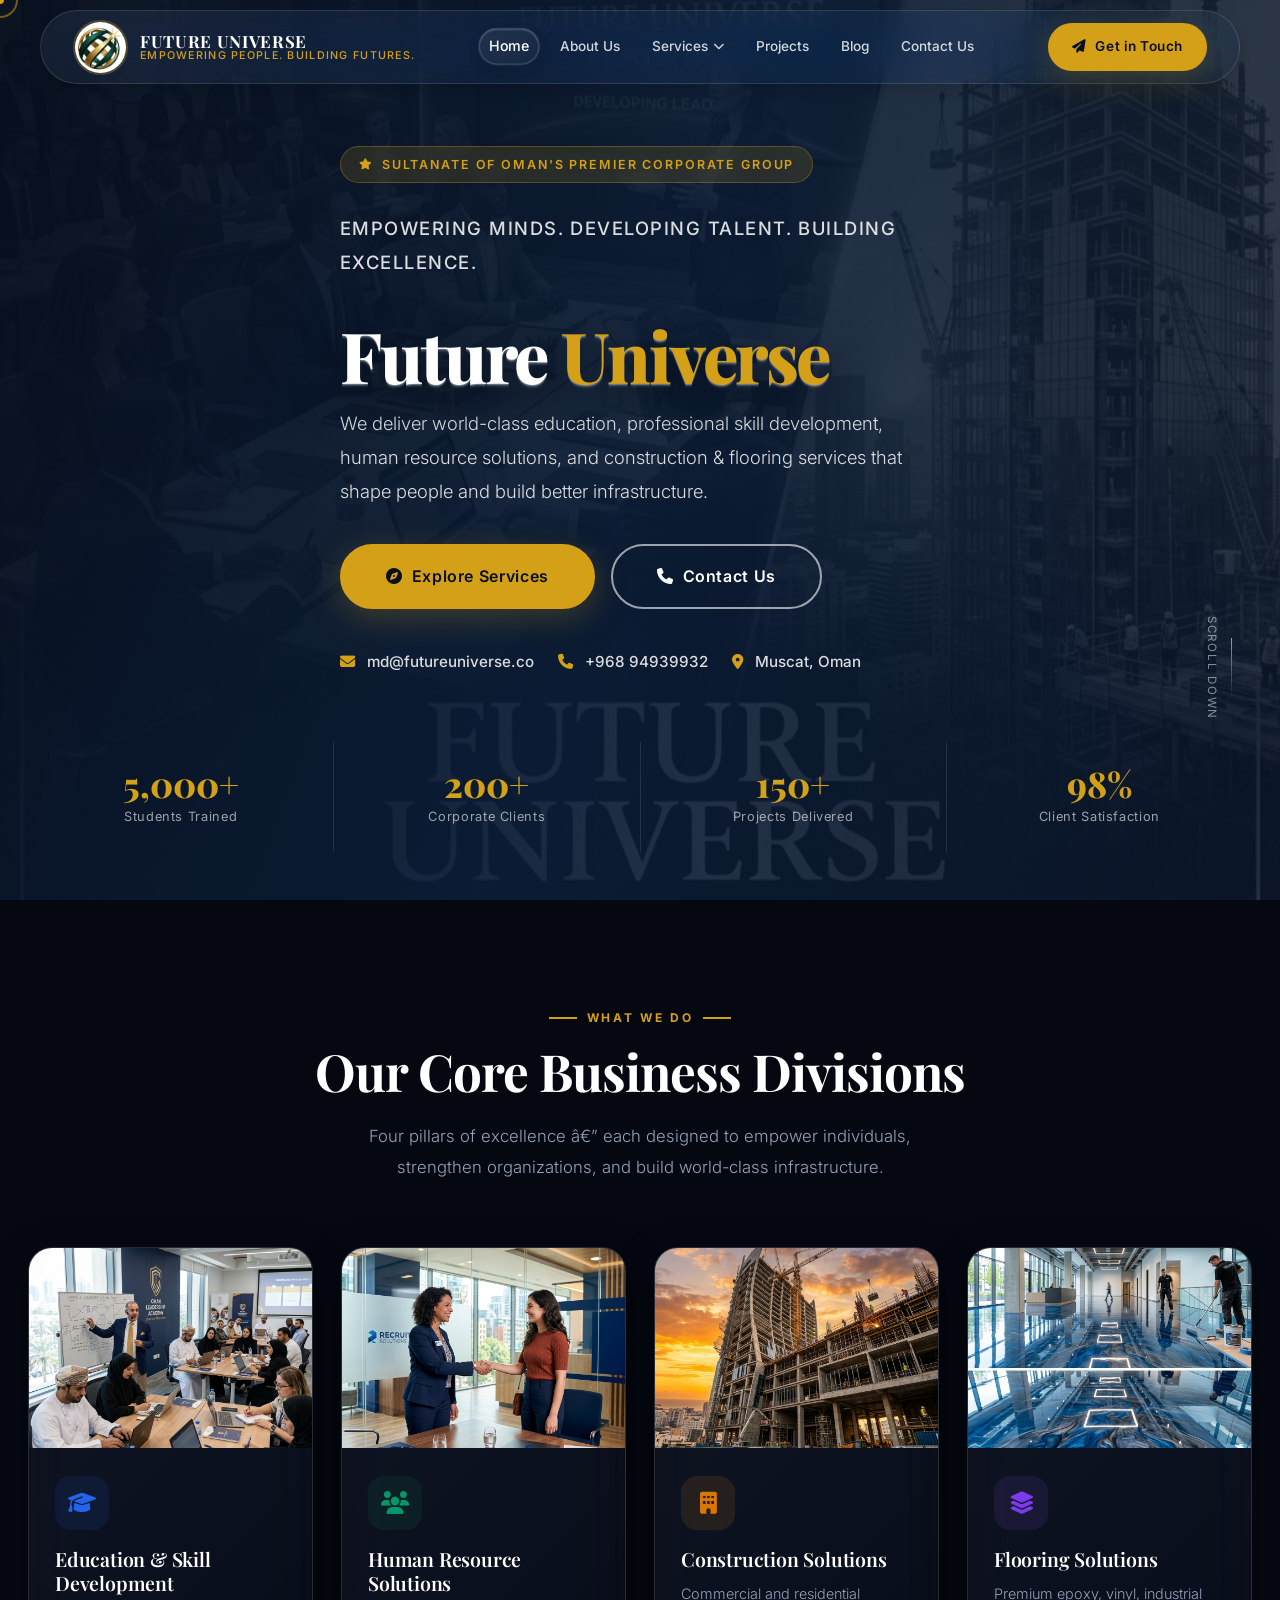
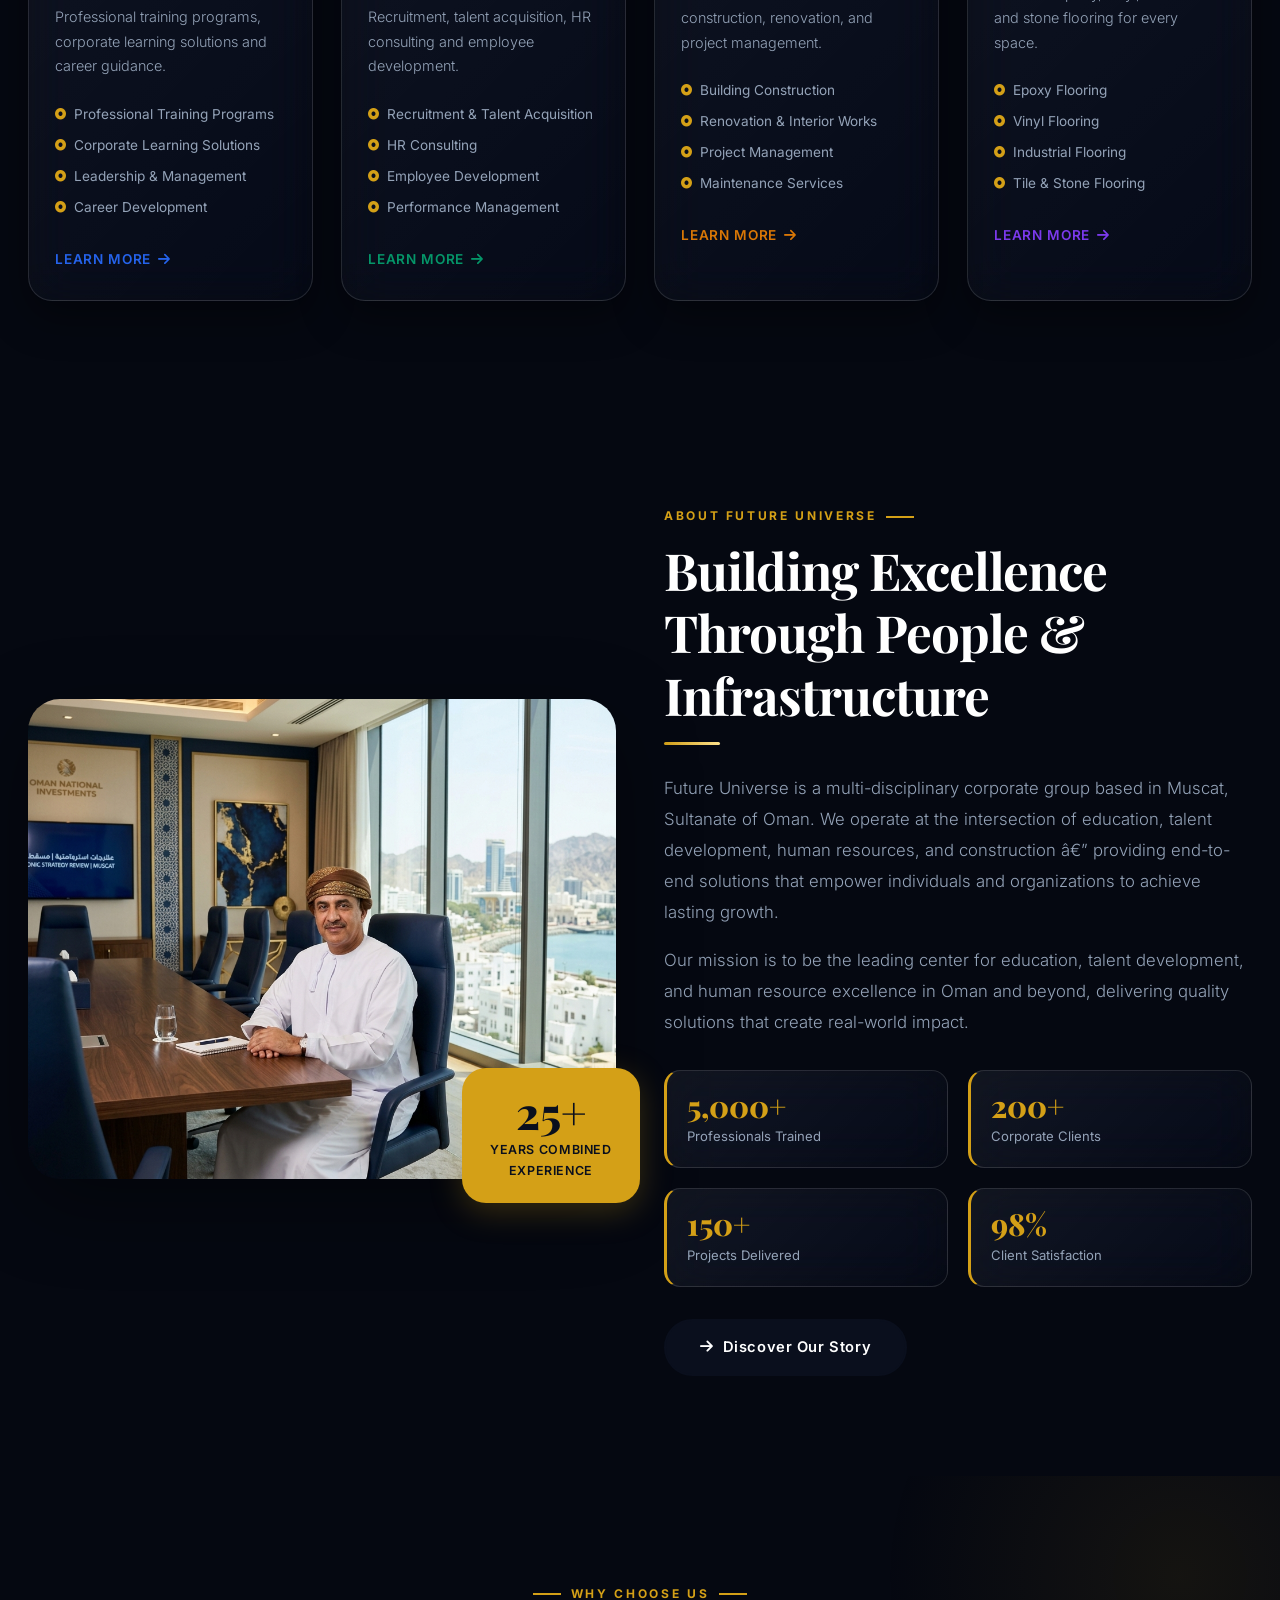
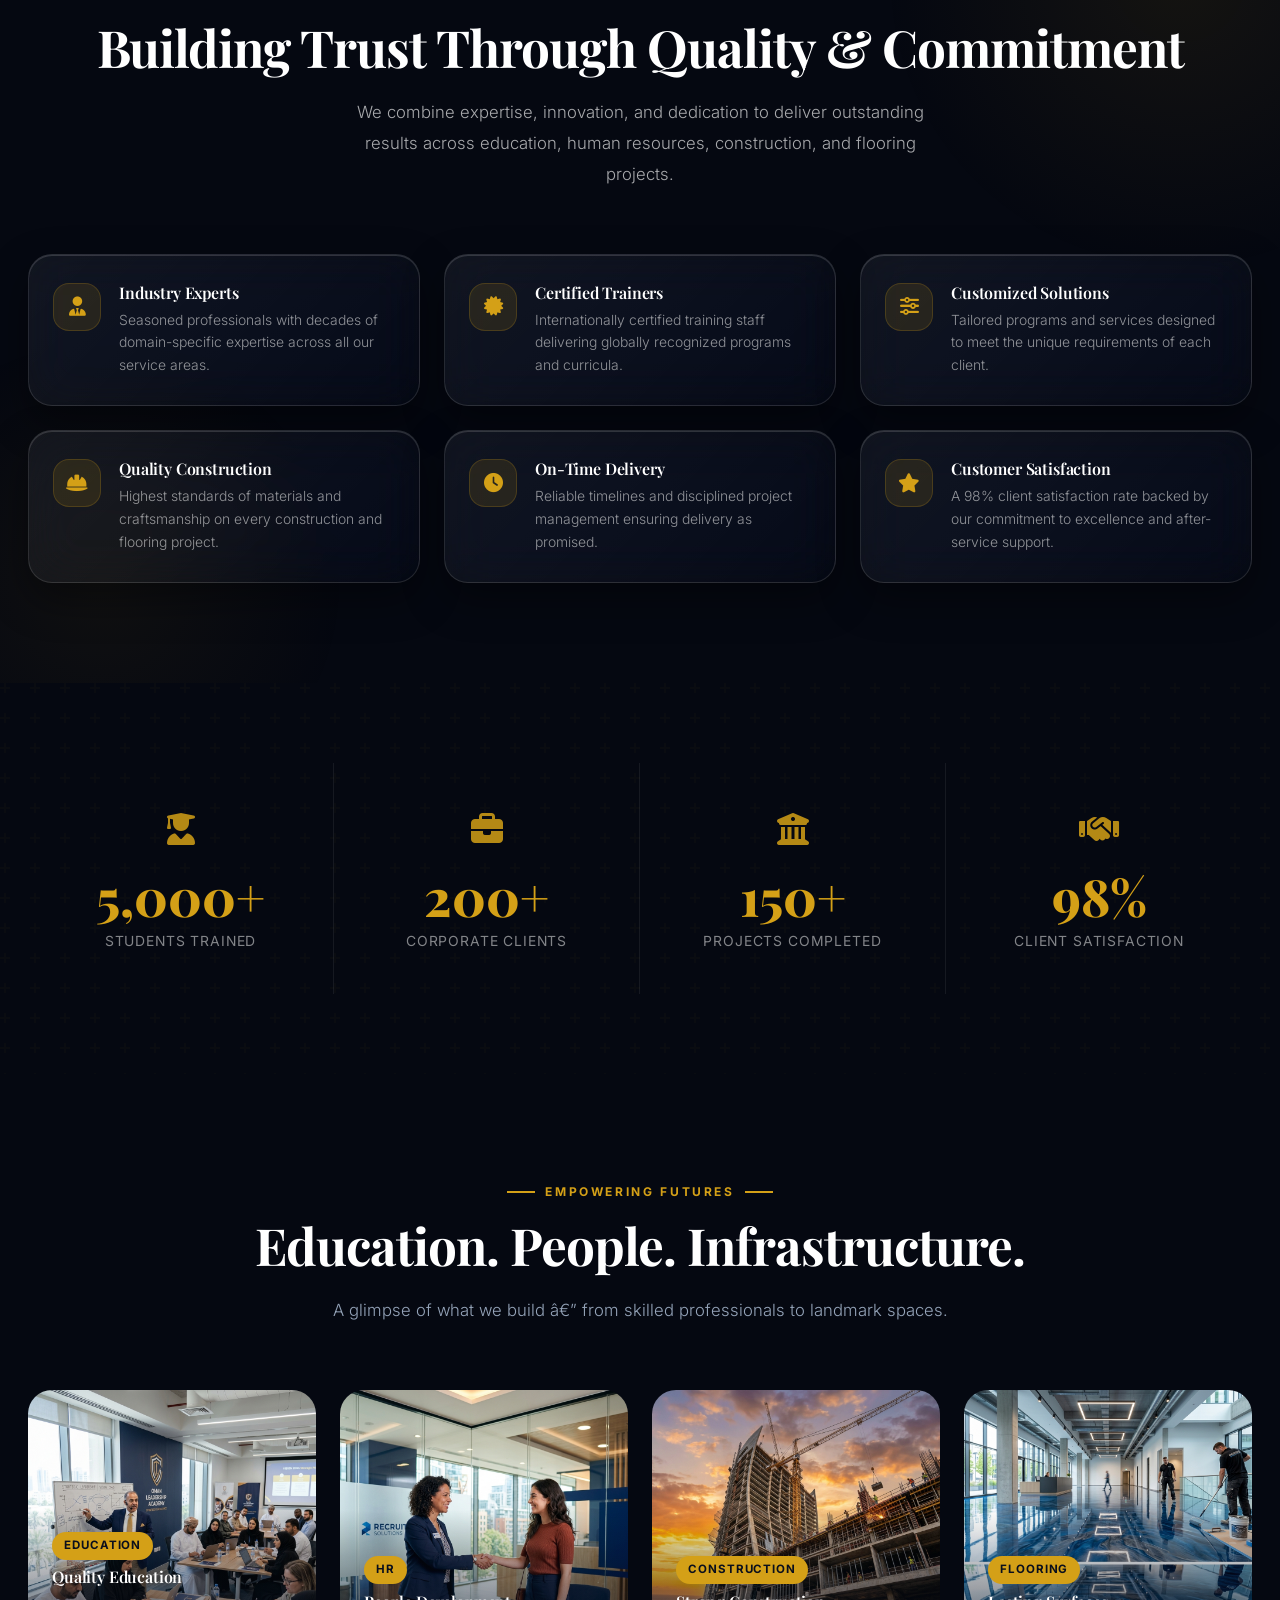
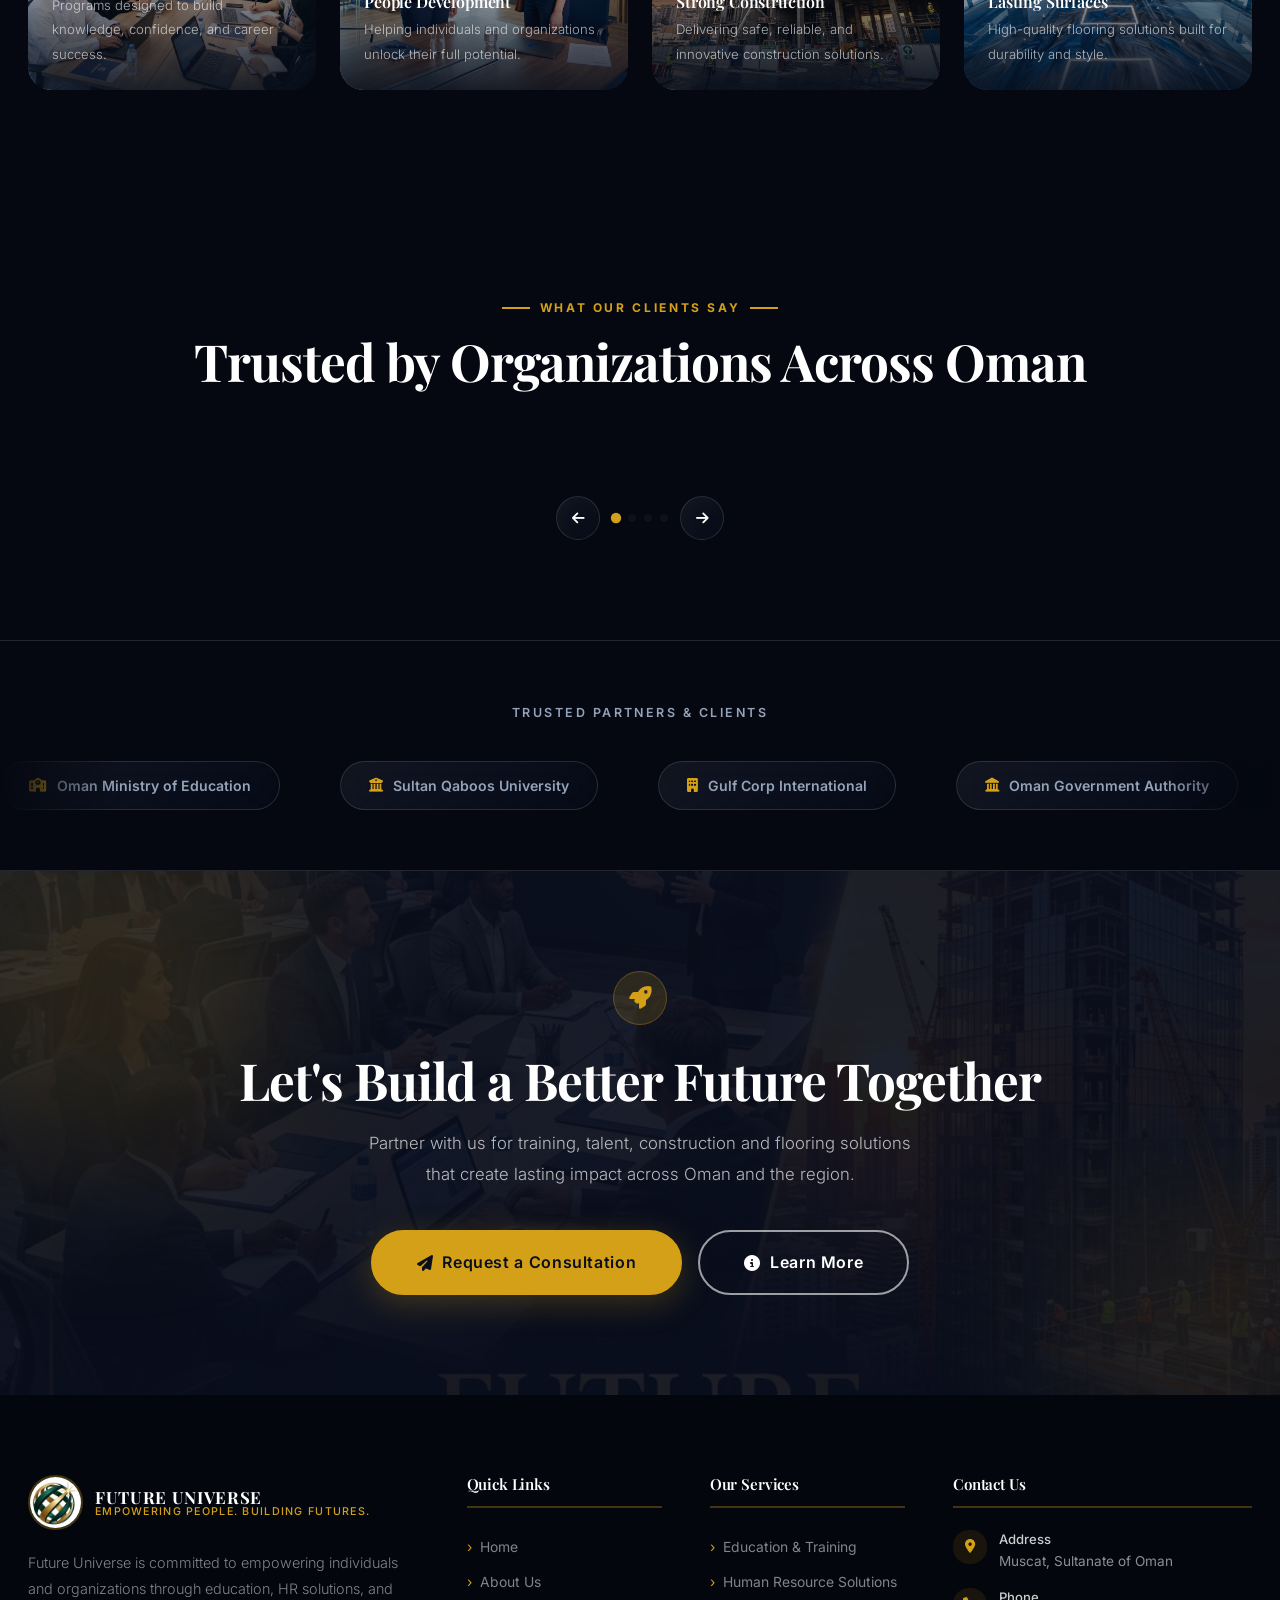
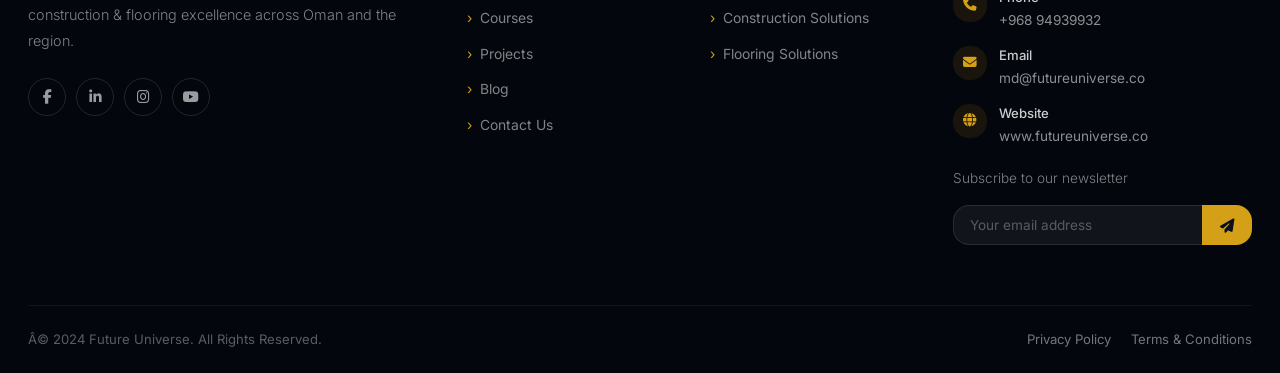
==== commit 172f94d3: "UI: Restore logo text, make logo image circular" ====
--- a/index.html
+++ b/index.html
@@ -33,8 +33,12 @@
 â•â•â•â•â•â•â•â•â•â•â•â•â•â•â•â•â•â•â•â•â•â•â•â•â•â•â•â•â•â•â•â•â•â•â•â•â•â•â•â•â•â•â•â•â•â•â• -->
 <nav class="navbar">
   <div class="container">
-    <a href="index.html" class="logo" style="display: flex; align-items: center; text-decoration: none;">
-  <img src="images/logo.png" alt="Future Universe Logo" style="max-height: 55px; width: auto; display: block;" />
+    <a href="index.html" class="logo" style="display: flex; align-items: center; text-decoration: none; gap: 12px;">
+  <img src="images/logo.png" alt="Future Universe Logo" style="height: 55px; width: 55px; display: block; border-radius: 50%; object-fit: cover; border: 2px solid rgba(212,160,23,0.3);" />
+  <div class="logo-text">
+    <span class="logo-name">FUTURE UNIVERSE</span>
+    <span class="logo-tagline">Empowering People. Building Futures.</span>
+  </div>
 </a>
 
     <div class="nav-links">
@@ -509,8 +513,12 @@
     <div class="footer-grid">
       <div>
         <div class="footer-logo">
-          <a href="index.html" class="logo" style="display: flex; align-items: center; text-decoration: none;">
-  <img src="images/logo.png" alt="Future Universe Logo" style="max-height: 55px; width: auto; display: block;" />
+          <a href="index.html" class="logo" style="display: flex; align-items: center; text-decoration: none; gap: 12px;">
+  <img src="images/logo.png" alt="Future Universe Logo" style="height: 55px; width: 55px; display: block; border-radius: 50%; object-fit: cover; border: 2px solid rgba(212,160,23,0.3);" />
+  <div class="logo-text">
+    <span class="logo-name">FUTURE UNIVERSE</span>
+    <span class="logo-tagline">Empowering People. Building Futures.</span>
+  </div>
 </a>
         </div>
         <p class="footer-desc">Future Universe is committed to empowering individuals and organizations through education, HR solutions, and construction &amp; flooring excellence across Oman and the region.</p>
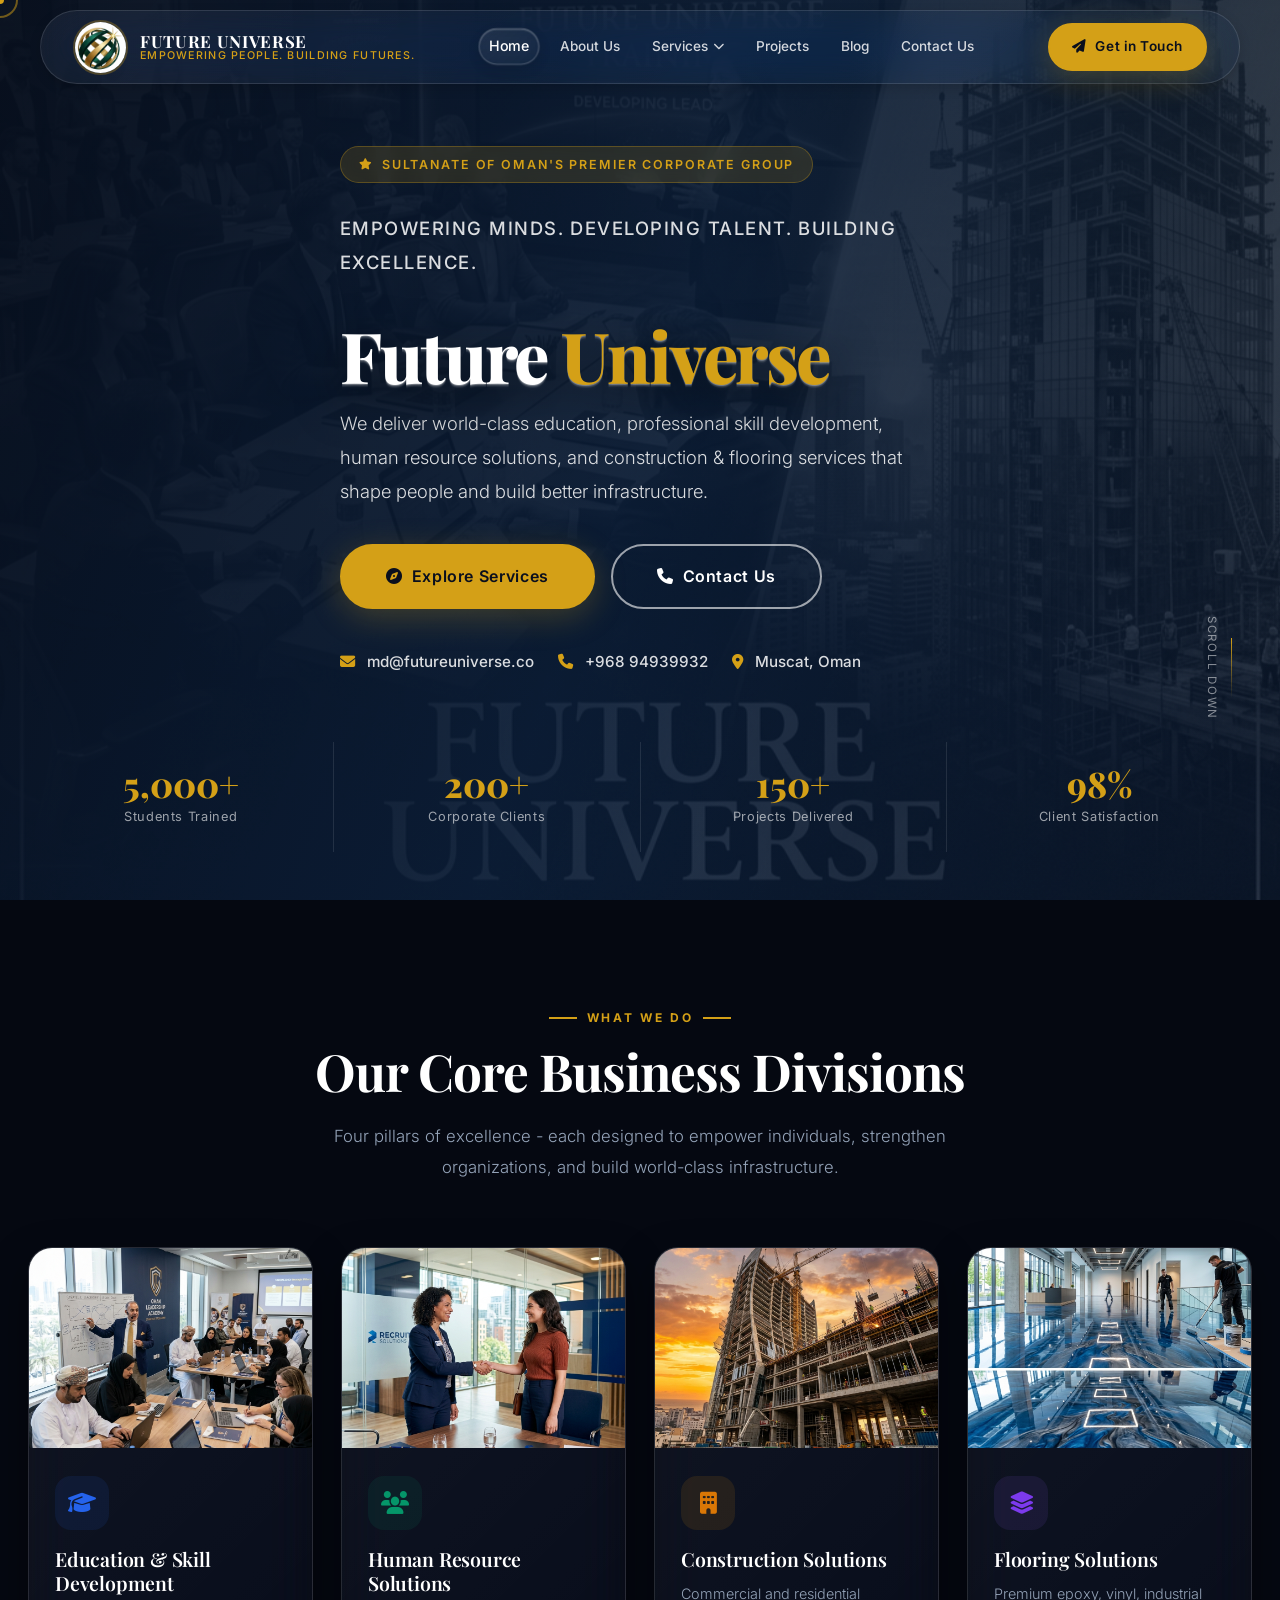
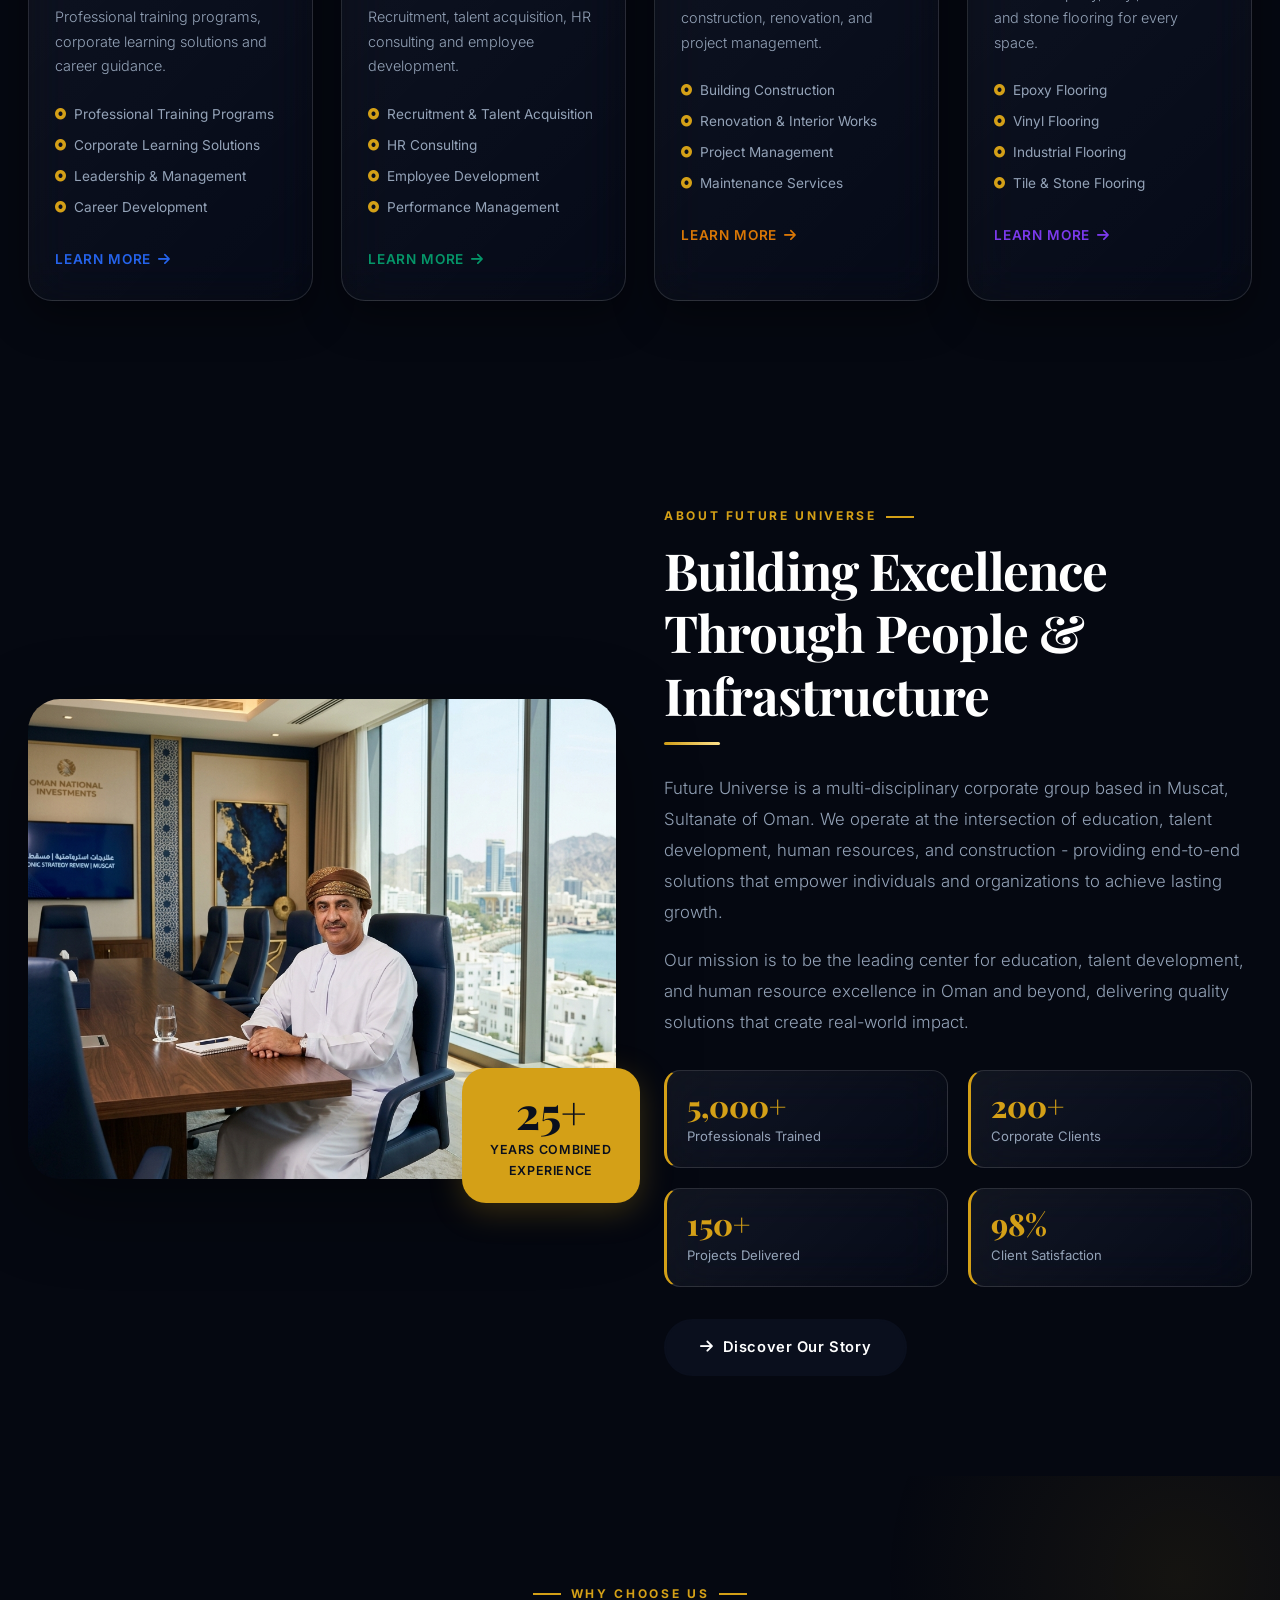
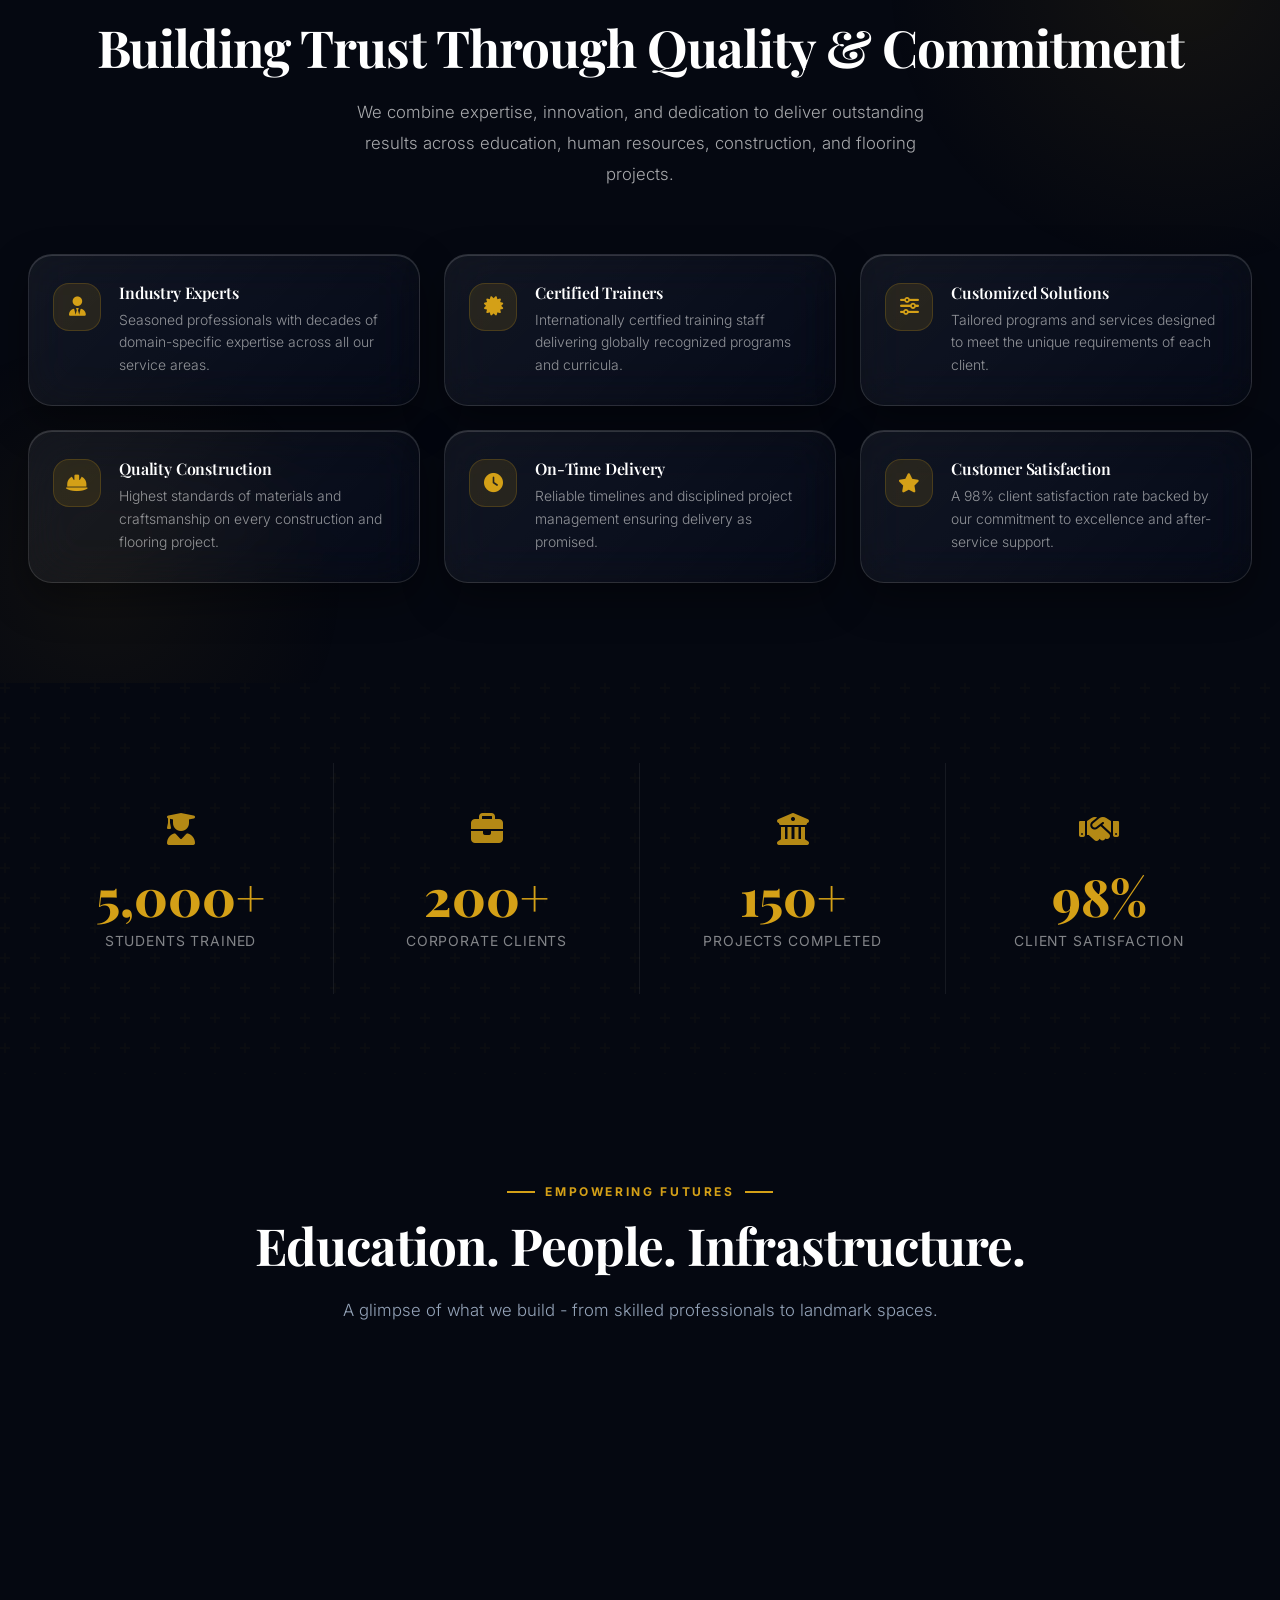
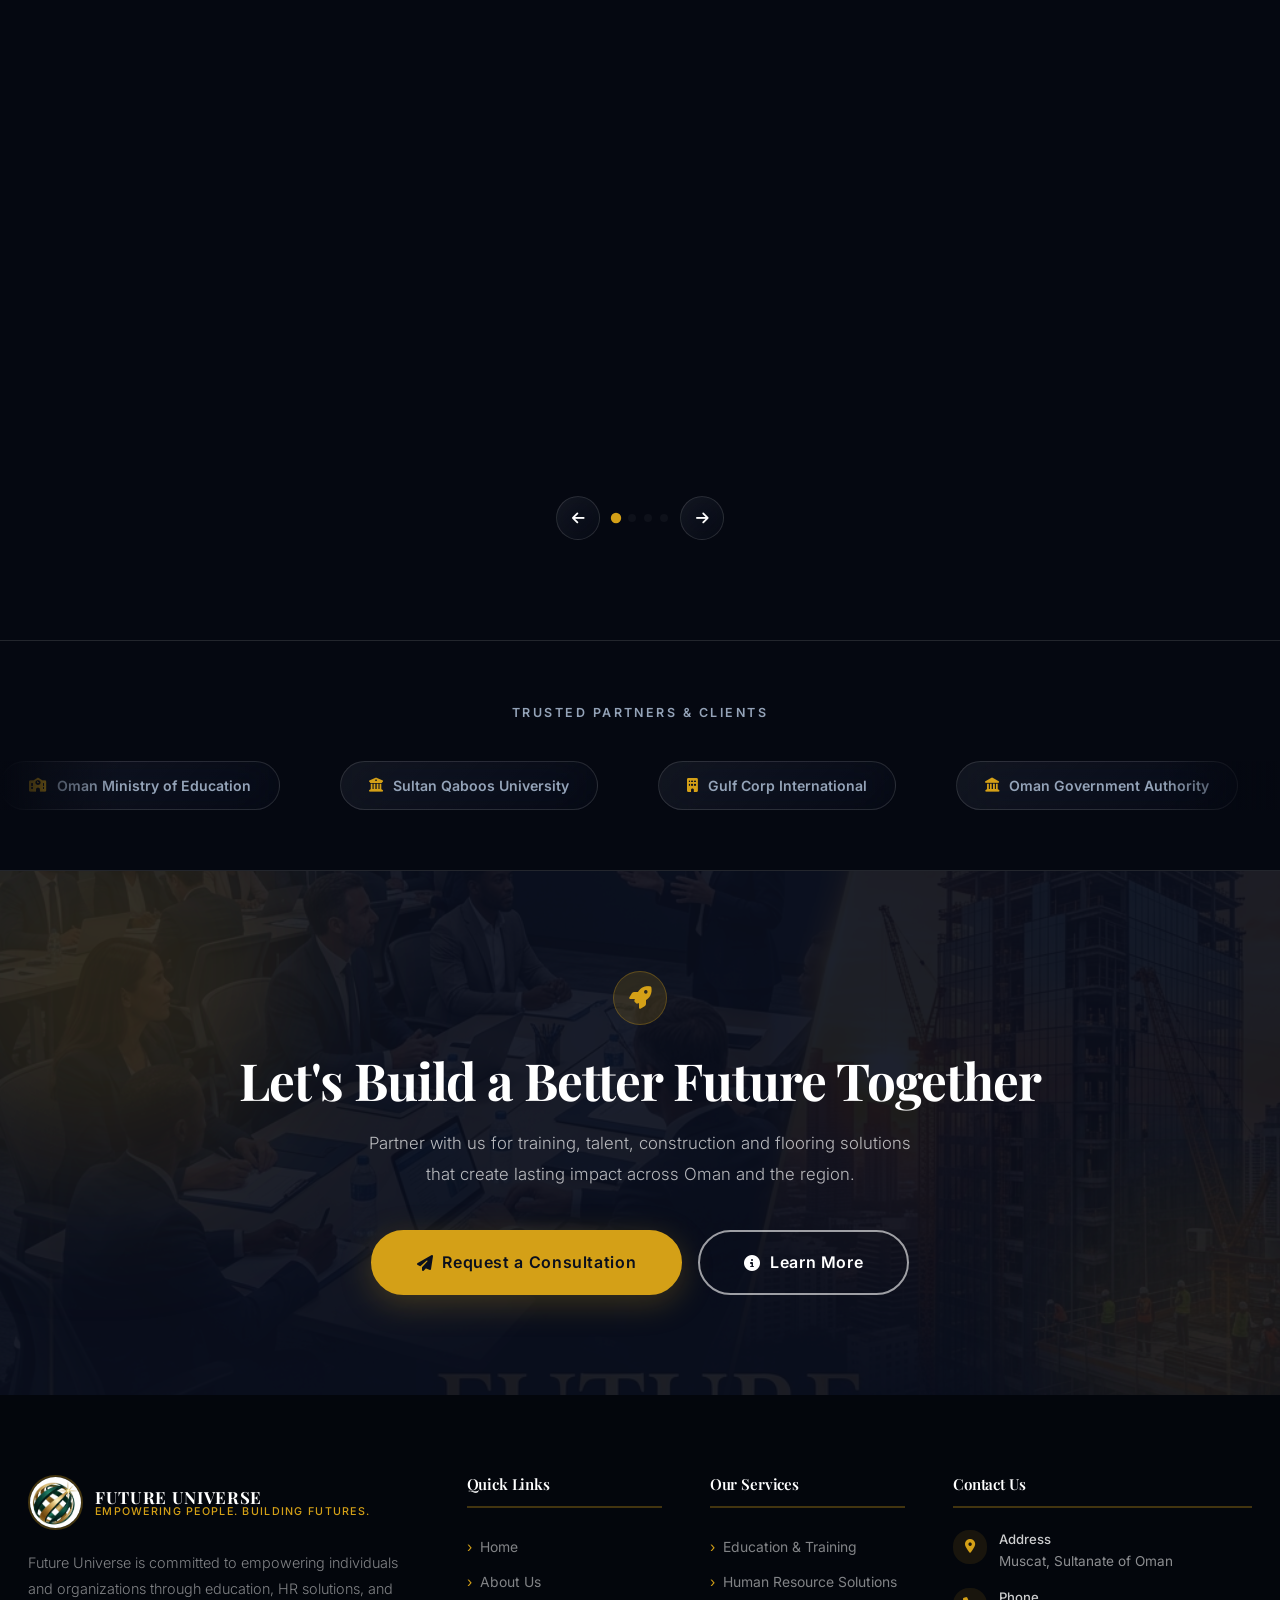
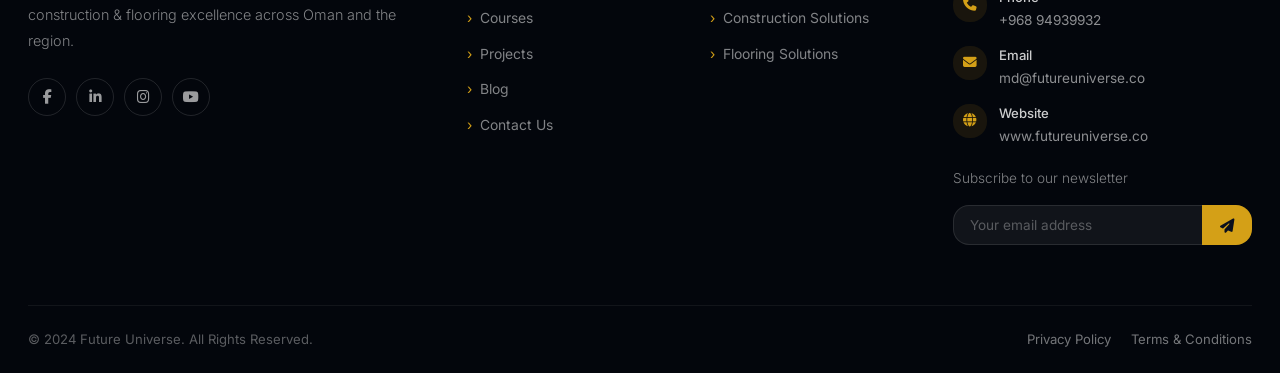
==== commit 381fd2fc: "Fix character encoding issues across HTML files" ====
--- a/index.html
+++ b/index.html
@@ -3,7 +3,7 @@
 <head>
   <meta charset="UTF-8"/>
   <meta name="viewport" content="width=device-width,initial-scale=1.0"/>
-  <meta name="description" content="Future Universe â€” Empowering Minds, Developing Talent, Building Excellence. World-class education, HR solutions, construction and flooring services in Oman."/>
+  <meta name="description" content="Future Universe - Empowering Minds, Developing Talent, Building Excellence. World-class education, HR solutions, construction and flooring services in Oman."/>
   <title>Future Universe | Empowering People. Building Futures.</title>
   <link rel="stylesheet" href="css/main.css?v=1781942778152"/>
   <link rel="stylesheet" href="css/components.css?v=1781942778151"/>
@@ -28,9 +28,9 @@
 
 
 
-<!-- â•â•â•â•â•â•â•â•â•â•â•â•â•â•â•â•â•â•â•â•â•â•â•â•â•â•â•â•â•â•â•â•â•â•â•â•â•â•â•â•â•â•â•â•â•â•â•
+<!-- ───────────────────────────────────────────────
      NAVBAR
-â•â•â•â•â•â•â•â•â•â•â•â•â•â•â•â•â•â•â•â•â•â•â•â•â•â•â•â•â•â•â•â•â•â•â•â•â•â•â•â•â•â•â•â•â•â•â• -->
+─────────────────────────────────────────────── -->
 <nav class="navbar">
   <div class="container">
     <a href="index.html" class="logo" style="display: flex; align-items: center; text-decoration: none; gap: 12px;">
@@ -83,9 +83,9 @@
   <a href="contact.html" class="btn btn-primary">Request Consultation</a>
 </div>
 
-<!-- â•â•â•â•â•â•â•â•â•â•â•â•â•â•â•â•â•â•â•â•â•â•â•â•â•â•â•â•â•â•â•â•â•â•â•â•â•â•â•â•â•â•â•â•â•â•â•
+<!-- ───────────────────────────────────────────────
      HERO
-â•â•â•â•â•â•â•â•â•â•â•â•â•â•â•â•â•â•â•â•â•â•â•â•â•â•â•â•â•â•â•â•â•â•â•â•â•â•â•â•â•â•â•â•â•â•â• -->
+─────────────────────────────────────────────── -->
 <section class="hero">
   <div class="particle-field"></div>
   <div class="hero-bg"></div>
@@ -128,15 +128,15 @@
   <div class="hero-scroll">Scroll Down</div>
 </section>
 
-<!-- â•â•â•â•â•â•â•â•â•â•â•â•â•â•â•â•â•â•â•â•â•â•â•â•â•â•â•â•â•â•â•â•â•â•â•â•â•â•â•â•â•â•â•â•â•â•â•
+<!-- ───────────────────────────────────────────────
      SERVICES / DIVISIONS
-â•â•â•â•â•â•â•â•â•â•â•â•â•â•â•â•â•â•â•â•â•â•â•â•â•â•â•â•â•â•â•â•â•â•â•â•â•â•â•â•â•â•â•â•â•â•â• -->
+─────────────────────────────────────────────── -->
 <section class="section-py" id="services">
   <div class="container">
     <div class="section-header" data-reveal="fade-up">
       <span class="section-label">What We Do</span>
       <h2>Our Core Business Divisions</h2>
-      <p>Four pillars of excellence â€” each designed to empower individuals, strengthen organizations, and build world-class infrastructure.</p>
+      <p>Four pillars of excellence - each designed to empower individuals, strengthen organizations, and build world-class infrastructure.</p>
     </div>
     <div class="grid-4">
       <a href="education.html" class="service-card edu" data-reveal="fade-up" data-delay="100">
@@ -214,9 +214,9 @@
   </div>
 </section>
 
-<!-- â•â•â•â•â•â•â•â•â•â•â•â•â•â•â•â•â•â•â•â•â•â•â•â•â•â•â•â•â•â•â•â•â•â•â•â•â•â•â•â•â•â•â•â•â•â•â•
+<!-- ───────────────────────────────────────────────
      ABOUT SECTION
-â•â•â•â•â•â•â•â•â•â•â•â•â•â•â•â•â•â•â•â•â•â•â•â•â•â•â•â•â•â•â•â•â•â•â•â•â•â•â•â•â•â•â•â•â•â•â• -->
+─────────────────────────────────────────────── -->
 <section class="section-py">
   <div class="container">
     <div class="grid-2">
@@ -233,7 +233,7 @@
         <span class="section-label">About Future Universe</span>
         <h2>Building Excellence Through People &amp; Infrastructure</h2>
         <div class="divider-gold"></div>
-        <p>Future Universe is a multi-disciplinary corporate group based in Muscat, Sultanate of Oman. We operate at the intersection of education, talent development, human resources, and construction â€” providing end-to-end solutions that empower individuals and organizations to achieve lasting growth.</p>
+        <p>Future Universe is a multi-disciplinary corporate group based in Muscat, Sultanate of Oman. We operate at the intersection of education, talent development, human resources, and construction - providing end-to-end solutions that empower individuals and organizations to achieve lasting growth.</p>
         <p style="margin-top:16px;">Our mission is to be the leading center for education, talent development, and human resource excellence in Oman and beyond, delivering quality solutions that create real-world impact.</p>
         <div class="about-stats">
           <div class="about-stat">
@@ -261,9 +261,9 @@
   </div>
 </section>
 
-<!-- â•â•â•â•â•â•â•â•â•â•â•â•â•â•â•â•â•â•â•â•â•â•â•â•â•â•â•â•â•â•â•â•â•â•â•â•â•â•â•â•â•â•â•â•â•â•â•
+<!-- ───────────────────────────────────────────────
      WHY CHOOSE US
-â•â•â•â•â•â•â•â•â•â•â•â•â•â•â•â•â•â•â•â•â•â•â•â•â•â•â•â•â•â•â•â•â•â•â•â•â•â•â•â•â•â•â•â•â•â•â• -->
+─────────────────────────────────────────────── -->
 <section class="why-section section-py">
   <div class="container why-content">
     <div class="section-header" data-reveal="fade-up">
@@ -318,9 +318,9 @@
   </div>
 </section>
 
-<!-- â•â•â•â•â•â•â•â•â•â•â•â•â•â•â•â•â•â•â•â•â•â•â•â•â•â•â•â•â•â•â•â•â•â•â•â•â•â•â•â•â•â•â•â•â•â•â•
+<!-- ───────────────────────────────────────────────
      STATS COUNTER
-â•â•â•â•â•â•â•â•â•â•â•â•â•â•â•â•â•â•â•â•â•â•â•â•â•â•â•â•â•â•â•â•â•â•â•â•â•â•â•â•â•â•â•â•â•â•â• -->
+─────────────────────────────────────────────── -->
 <section class="stats-section">
   <div class="container">
     <div class="stats-grid">
@@ -348,15 +348,15 @@
   </div>
 </section>
 
-<!-- â•â•â•â•â•â•â•â•â•â•â•â•â•â•â•â•â•â•â•â•â•â•â•â•â•â•â•â•â•â•â•â•â•â•â•â•â•â•â•â•â•â•â•â•â•â•â•
+<!-- ───────────────────────────────────────────────
      FEATURED PROGRAMS
-â•â•â•â•â•â•â•â•â•â•â•â•â•â•â•â•â•â•â•â•â•â•â•â•â•â•â•â•â•â•â•â•â•â•â•â•â•â•â•â•â•â•â•â•â•â•â• -->
+─────────────────────────────────────────────── -->
 <section class="section-py">
   <div class="container">
     <div class="section-header" data-reveal="fade-up">
       <span class="section-label">Empowering Futures</span>
       <h2>Education. People. Infrastructure.</h2>
-      <p>A glimpse of what we build â€” from skilled professionals to landmark spaces.</p>
+      <p>A glimpse of what we build - from skilled professionals to landmark spaces.</p>
     </div>
     <div class="program-grid">
       <div class="program-card" data-reveal="fade-up" data-delay="100">
@@ -395,9 +395,9 @@
   </div>
 </section>
 
-<!-- â•â•â•â•â•â•â•â•â•â•â•â•â•â•â•â•â•â•â•â•â•â•â•â•â•â•â•â•â•â•â•â•â•â•â•â•â•â•â•â•â•â•â•â•â•â•â•
+<!-- ───────────────────────────────────────────────
      TESTIMONIALS
-â•â•â•â•â•â•â•â•â•â•â•â•â•â•â•â•â•â•â•â•â•â•â•â•â•â•â•â•â•â•â•â•â•â•â•â•â•â•â•â•â•â•â•â•â•â•â• -->
+─────────────────────────────────────────────── -->
 <section class="testimonials-section section-py">
   <div class="container">
     <div class="section-header" data-reveal="fade-up">
@@ -421,9 +421,9 @@
   </div>
 </section>
 
-<!-- â•â•â•â•â•â•â•â•â•â•â•â•â•â•â•â•â•â•â•â•â•â•â•â•â•â•â•â•â•â•â•â•â•â•â•â•â•â•â•â•â•â•â•â•â•â•â•
+<!-- ───────────────────────────────────────────────
      FEATURED CLIENTS SHOWCASE (Dynamic)
-â•â•â•â•â•â•â•â•â•â•â•â•â•â•â•â•â•â•â•â•â•â•â•â•â•â•â•â•â•â•â•â•â•â•â•â•â•â•â•â•â•â•â•â•â•â•â• -->
+─────────────────────────────────────────────── -->
 <section class="section-py" id="clients-showcase-section" style="display:none;">
   <div class="container">
     <div class="section-header" data-reveal="fade-up">
@@ -437,9 +437,9 @@
   </div>
 </section>
 
-<!-- â•â•â•â•â•â•â•â•â•â•â•â•â•â•â•â•â•â•â•â•â•â•â•â•â•â•â•â•â•â•â•â•â•â•â•â•â•â•â•â•â•â•â•â•â•â•â•
+<!-- ───────────────────────────────────────────────
      PROJECTS PREVIEW SHOWCASE (Dynamic)
-â•â•â•â•â•â•â•â•â•â•â•â•â•â•â•â•â•â•â•â•â•â•â•â•â•â•â•â•â•â•â•â•â•â•â•â•â•â•â•â•â•â•â•â•â•â•â• -->
+─────────────────────────────────────────────── -->
 <section class="section-py" id="home-projects-section" style="display:none; background: rgba(255,255,255,0.02);">
   <div class="container">
     <div class="section-header" data-reveal="fade-up">
@@ -456,9 +456,9 @@
   </div>
 </section>
 
-<!-- â•â•â•â•â•â•â•â•â•â•â•â•â•â•â•â•â•â•â•â•â•â•â•â•â•â•â•â•â•â•â•â•â•â•â•â•â•â•â•â•â•â•â•â•â•â•â•
+<!-- ───────────────────────────────────────────────
      PARTNERS TICKER
-â•â•â•â•â•â•â•â•â•â•â•â•â•â•â•â•â•â•â•â•â•â•â•â•â•â•â•â•â•â•â•â•â•â•â•â•â•â•â•â•â•â•â•â•â•â•â• -->
+─────────────────────────────────────────────── -->
 <section class="partners-section">
   <div class="container">
     <p class="partners-label">Trusted Partners &amp; Clients</p>
@@ -486,9 +486,9 @@
   </div>
 </section>
 
-<!-- â•â•â•â•â•â•â•â•â•â•â•â•â•â•â•â•â•â•â•â•â•â•â•â•â•â•â•â•â•â•â•â•â•â•â•â•â•â•â•â•â•â•â•â•â•â•â•
+<!-- ───────────────────────────────────────────────
      CTA BANNER
-â•â•â•â•â•â•â•â•â•â•â•â•â•â•â•â•â•â•â•â•â•â•â•â•â•â•â•â•â•â•â•â•â•â•â•â•â•â•â•â•â•â•â•â•â•â•â• -->
+─────────────────────────────────────────────── -->
 <section class="cta-section">
   <div class="cta-glow-1"></div>
   <div class="cta-glow-2"></div>
@@ -505,9 +505,9 @@
   </div>
 </section>
 
-<!-- â•â•â•â•â•â•â•â•â•â•â•â•â•â•â•â•â•â•â•â•â•â•â•â•â•â•â•â•â•â•â•â•â•â•â•â•â•â•â•â•â•â•â•â•â•â•â•
+<!-- ───────────────────────────────────────────────
      FOOTER
-â•â•â•â•â•â•â•â•â•â•â•â•â•â•â•â•â•â•â•â•â•â•â•â•â•â•â•â•â•â•â•â•â•â•â•â•â•â•â•â•â•â•â•â•â•â•â• -->
+─────────────────────────────────────────────── -->
 <footer class="footer">
   <div class="container">
     <div class="footer-grid">
@@ -577,7 +577,7 @@
       </div>
     </div>
     <div class="footer-bottom">
-      <span>Â© 2024 Future Universe. All Rights Reserved.</span>
+      <span>© 2024 Future Universe. All Rights Reserved.</span>
       <div class="footer-bottom-links">
         <a href="#">Privacy Policy</a>
         <a href="#">Terms &amp; Conditions</a>
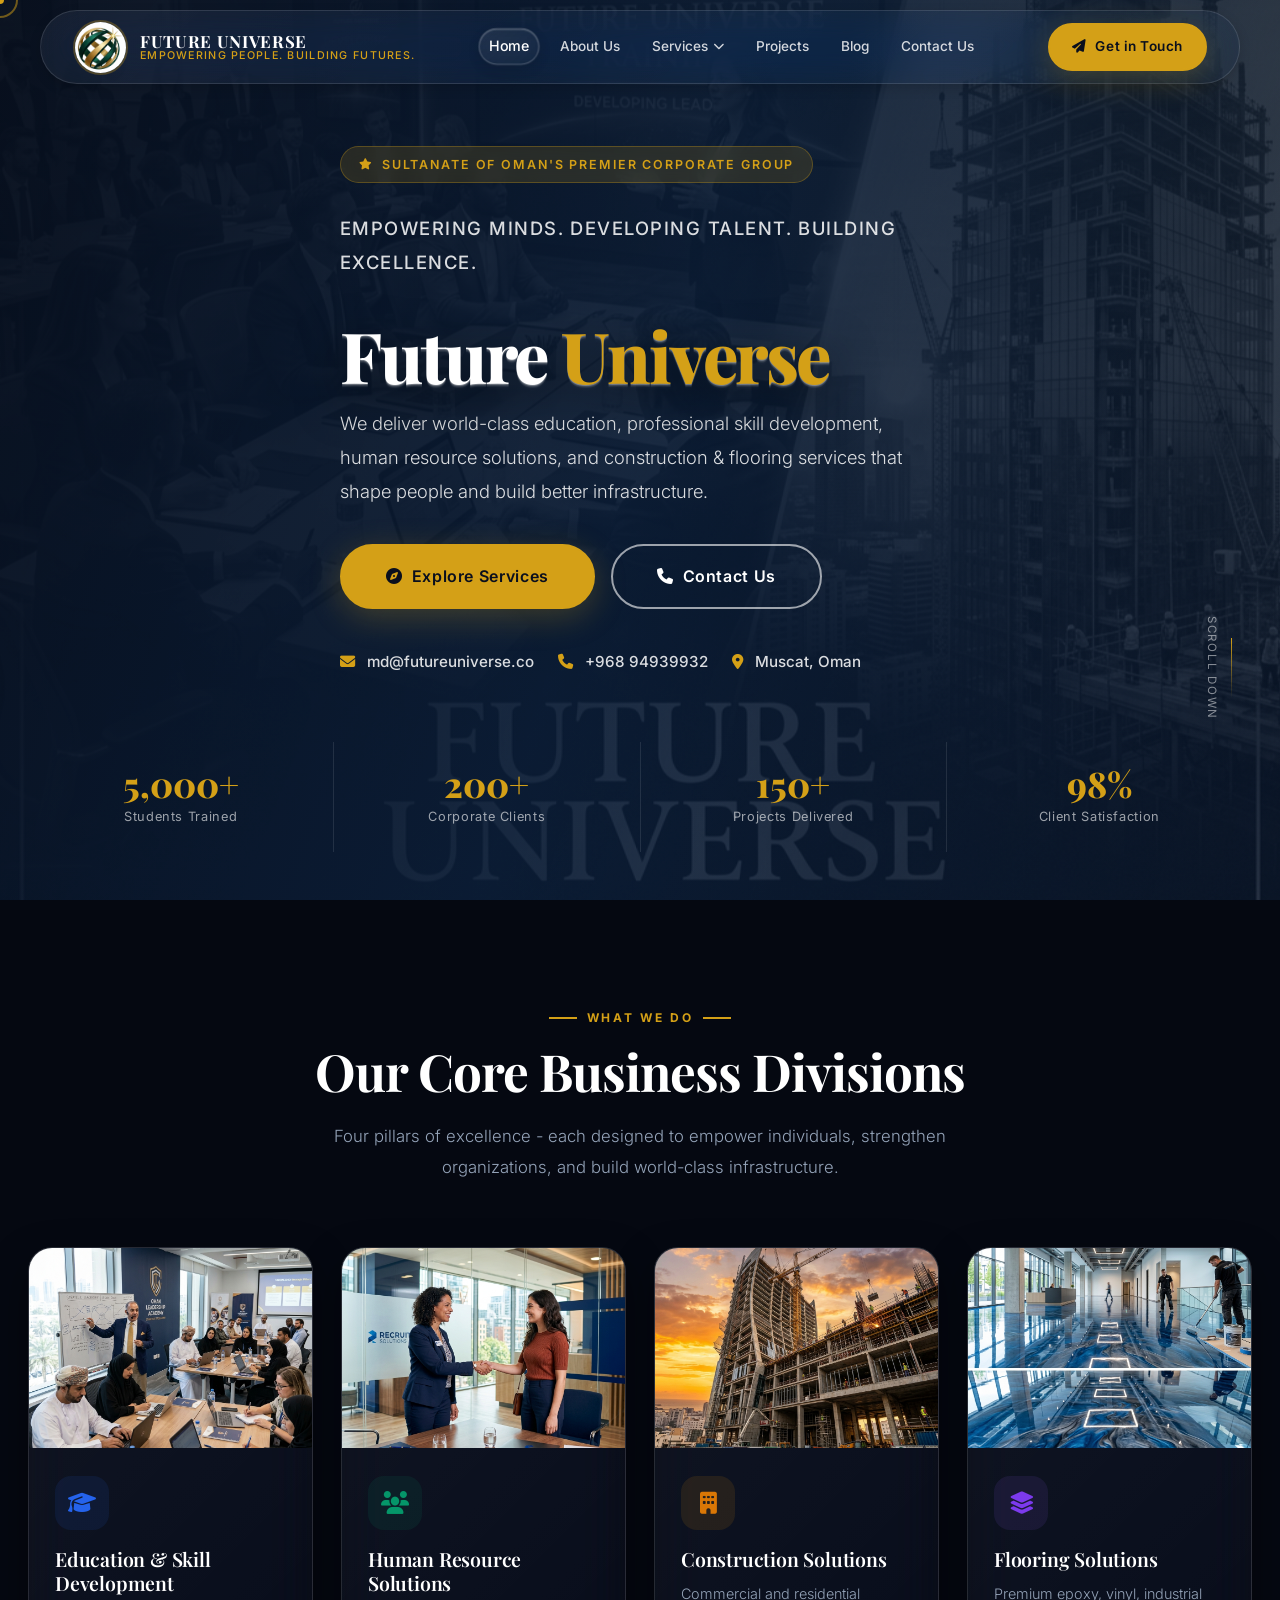
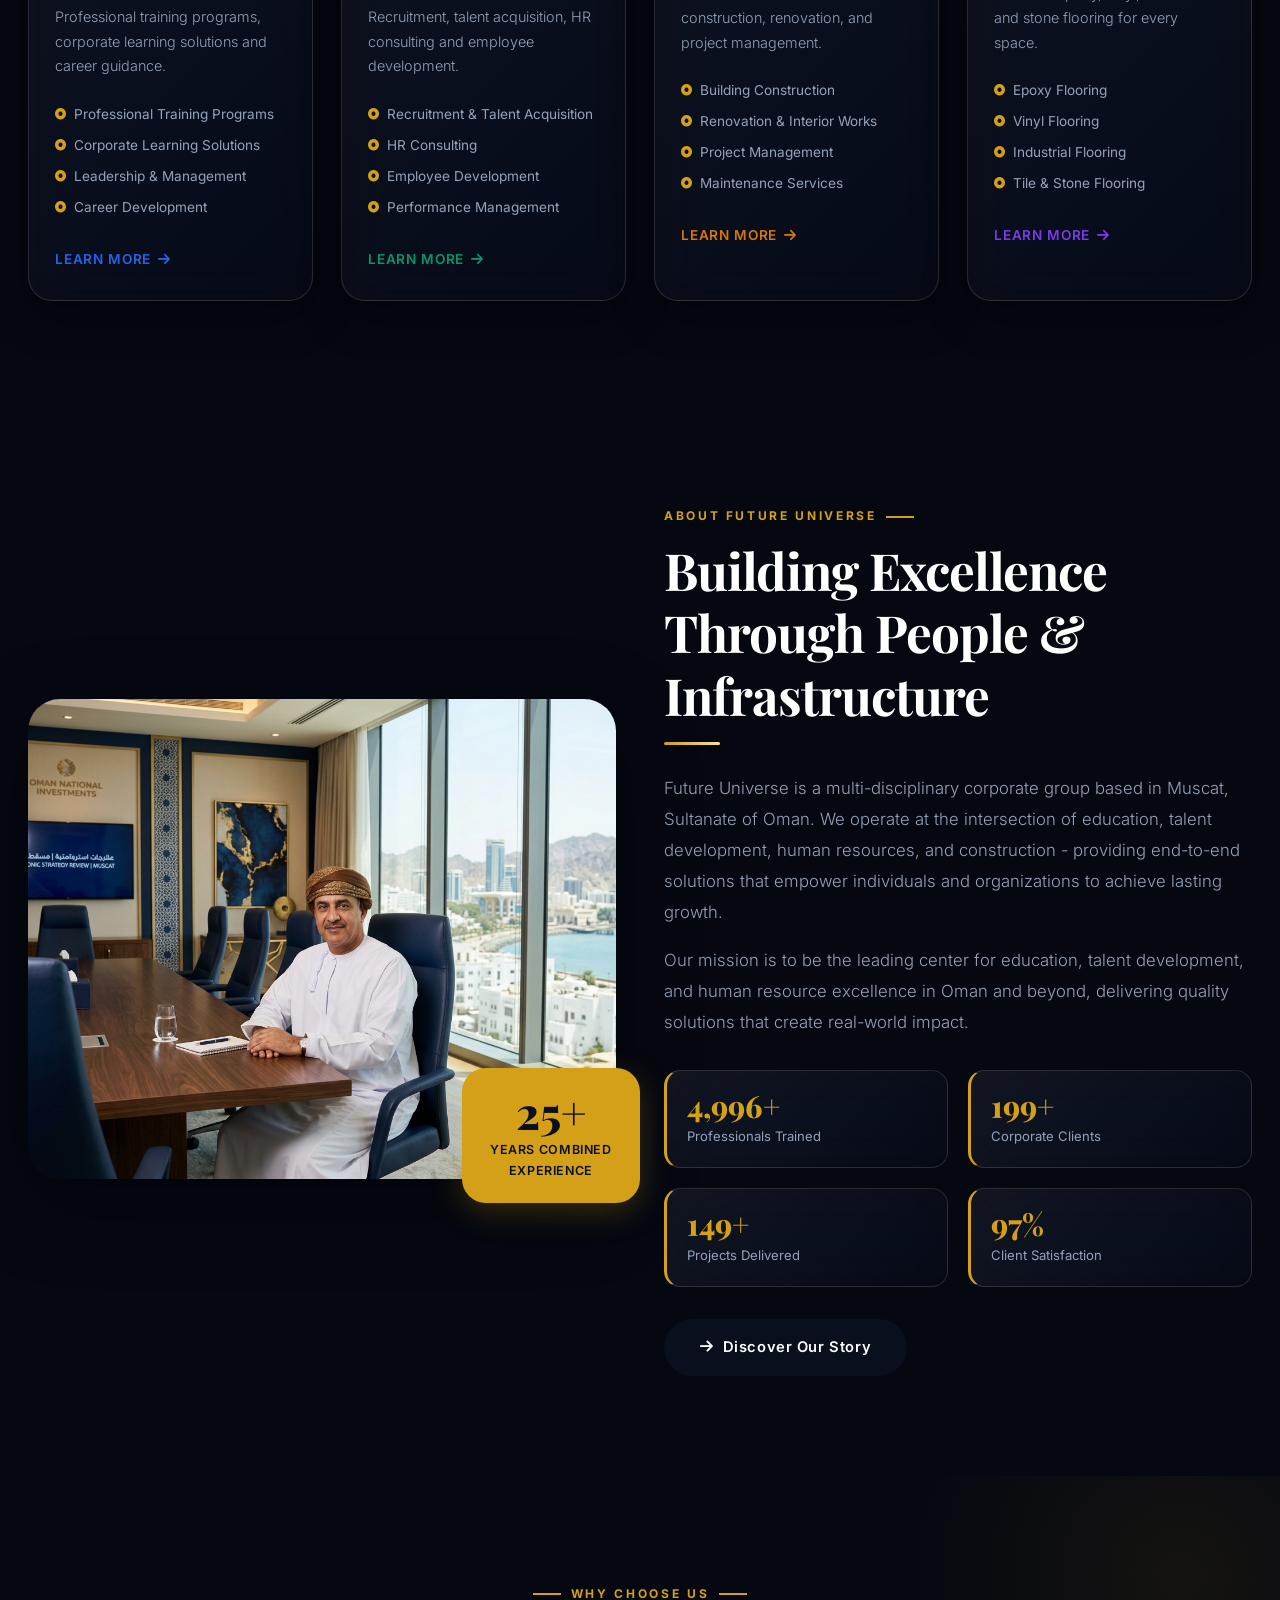
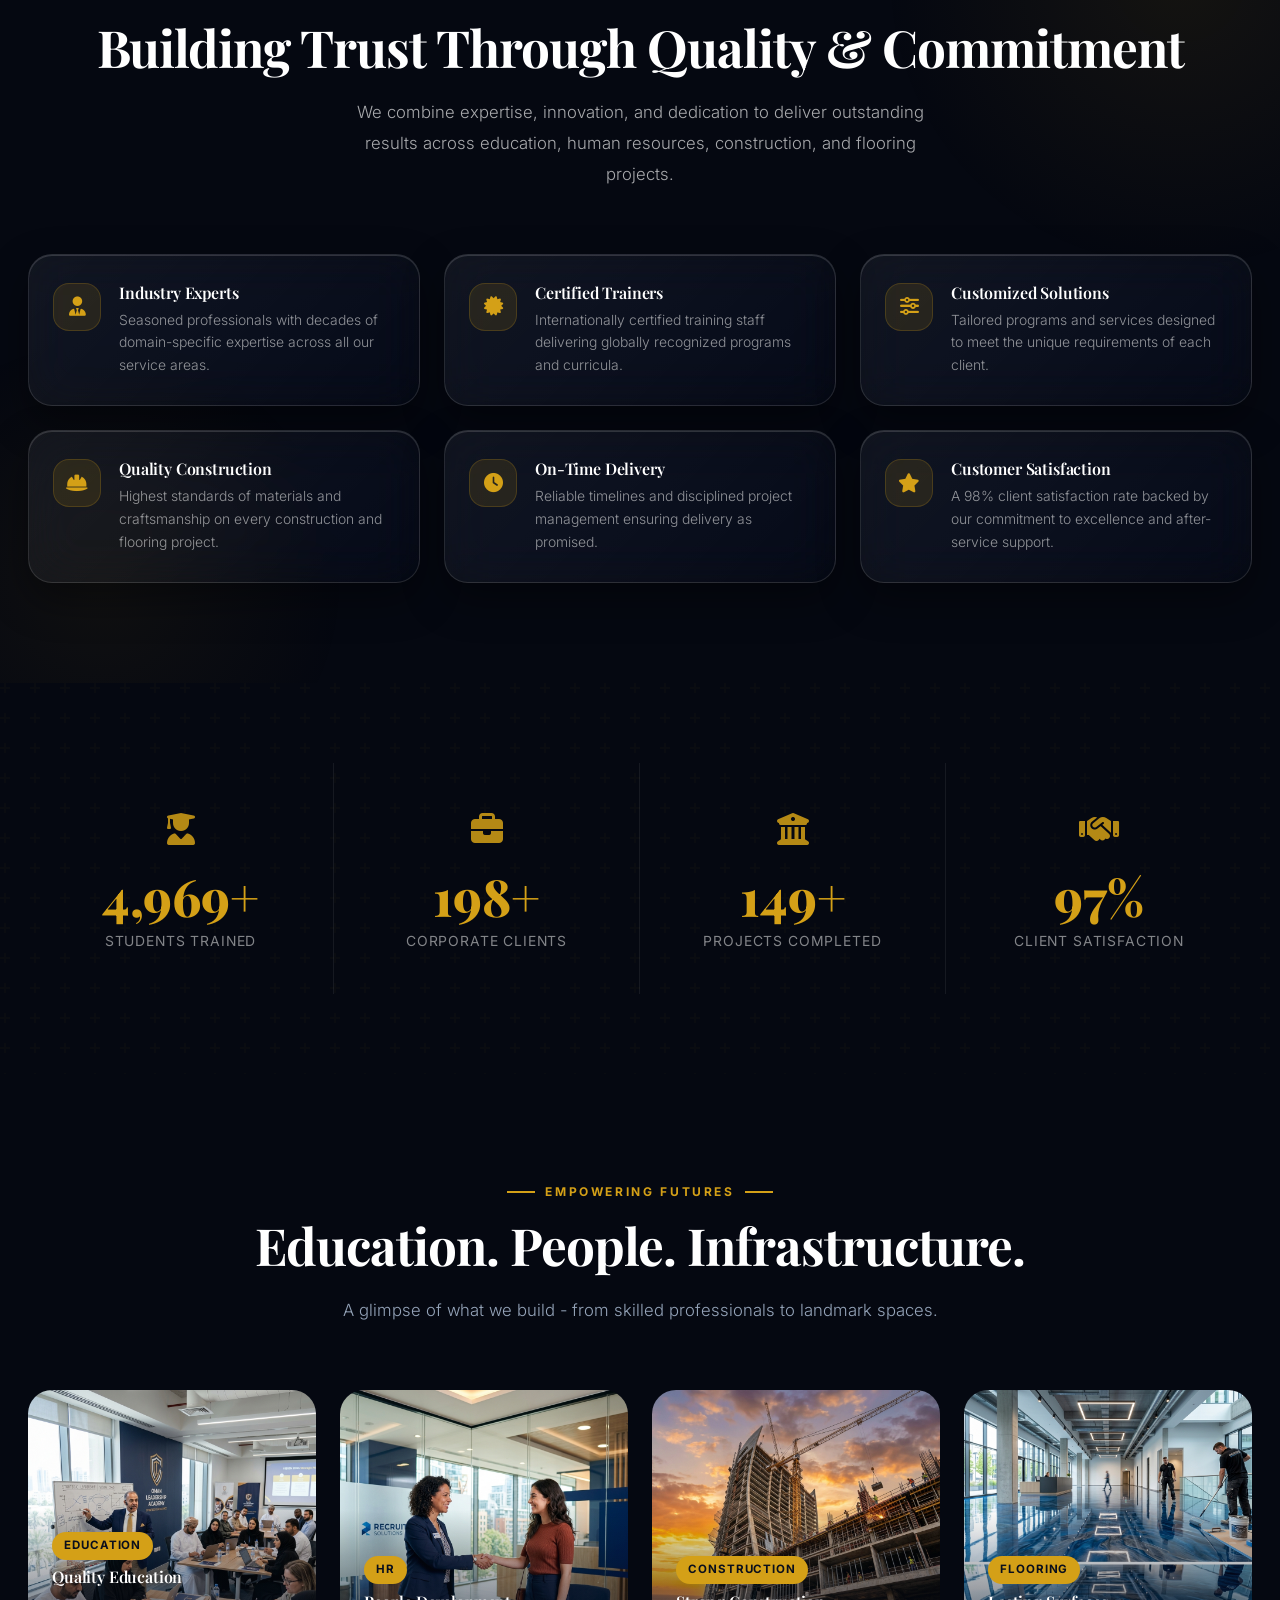
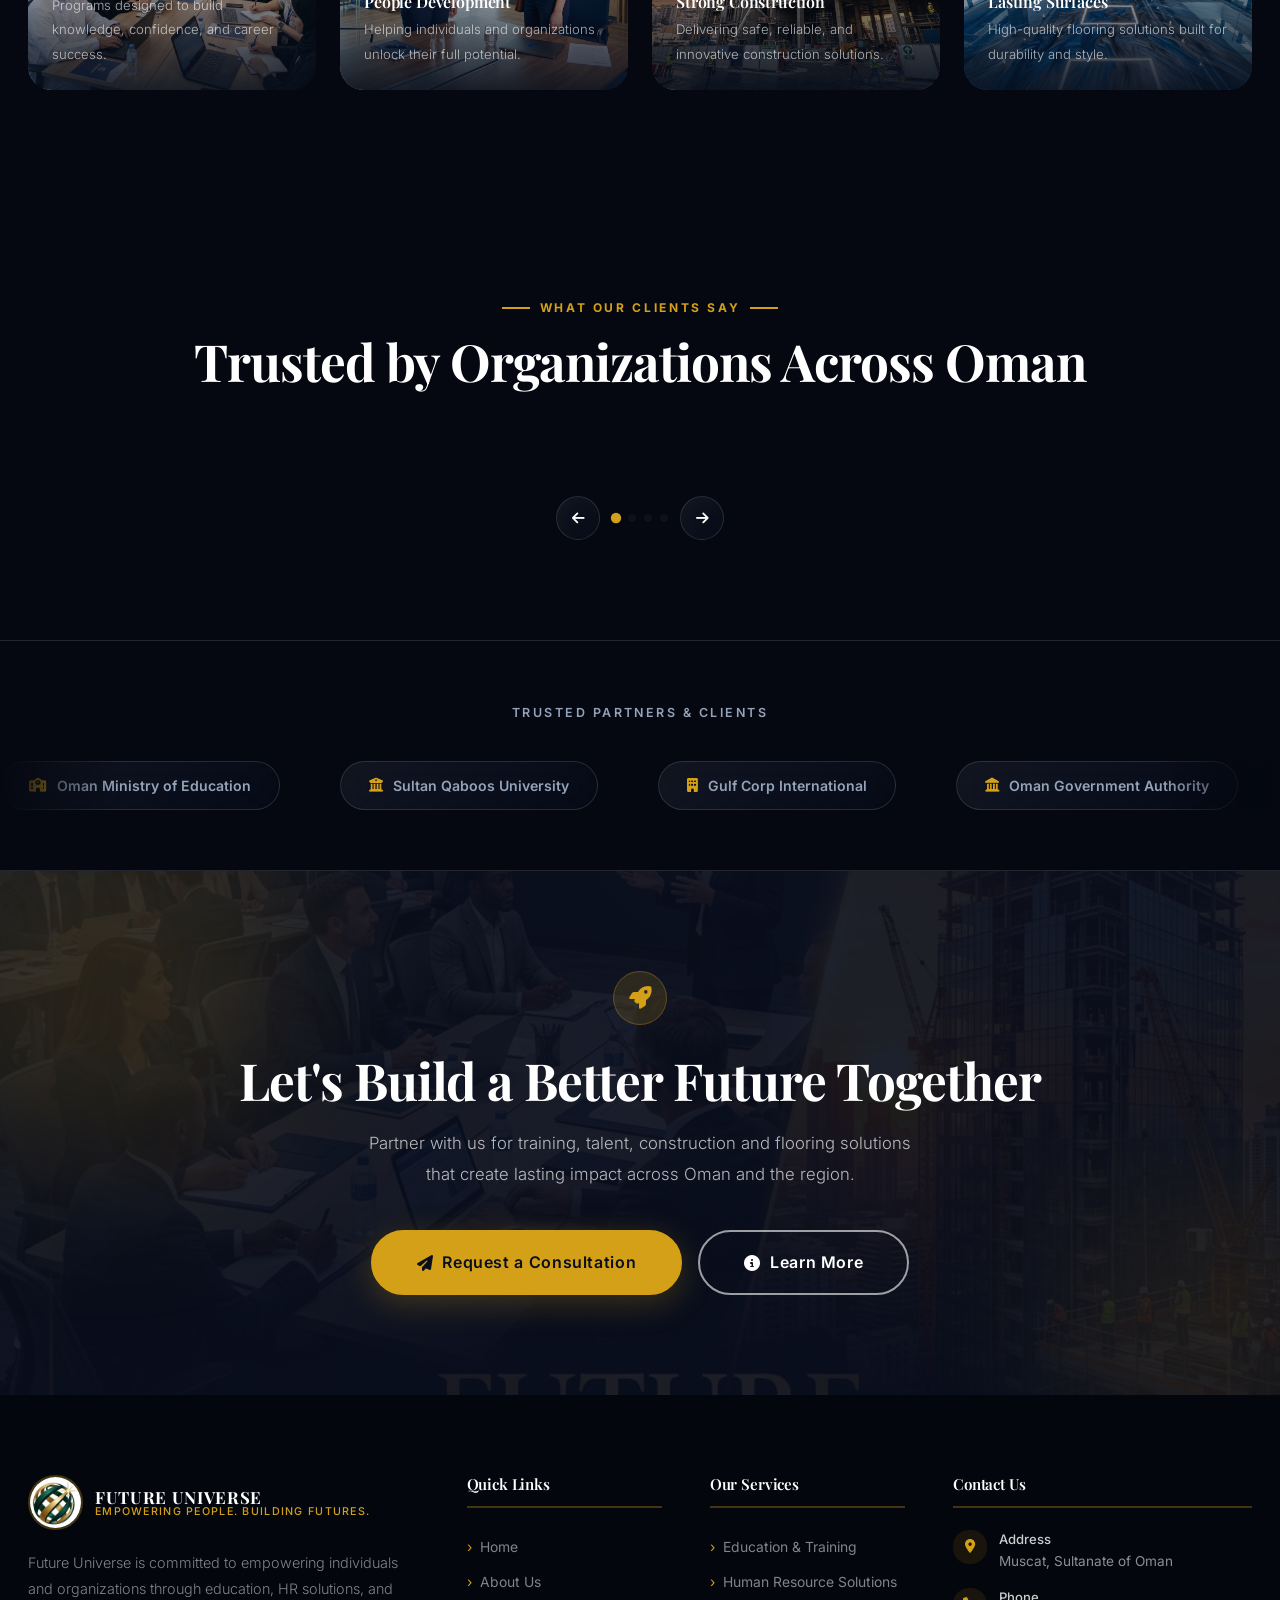
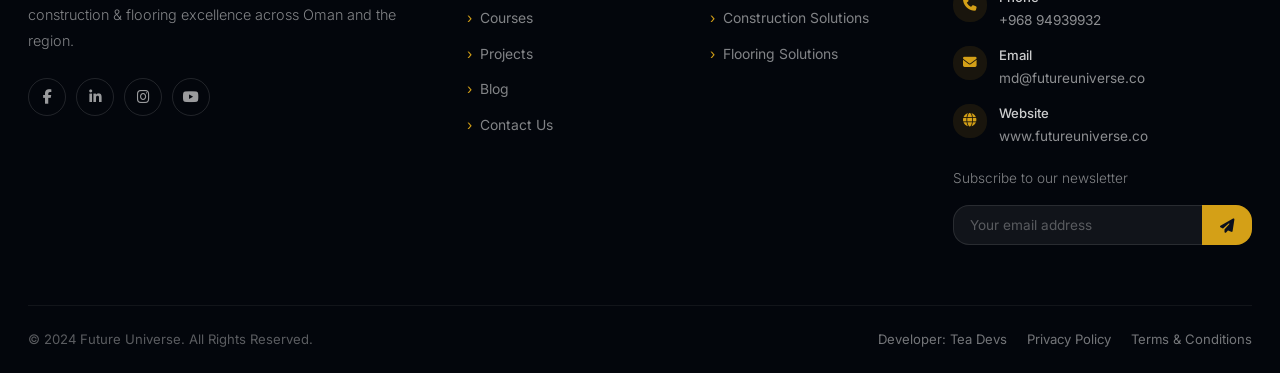
==== commit f058f212: "Update footer and LICENSE with Developer info and Instagram link" ====
--- a/index.html
+++ b/index.html
@@ -579,6 +579,7 @@
     <div class="footer-bottom">
       <span>© 2024 Future Universe. All Rights Reserved.</span>
       <div class="footer-bottom-links">
+        <a href="https://www.instagram.com/ft.sjhn/" target="_blank" rel="noopener noreferrer">Developer: Tea Devs</a>
         <a href="#">Privacy Policy</a>
         <a href="#">Terms &amp; Conditions</a>
       </div>
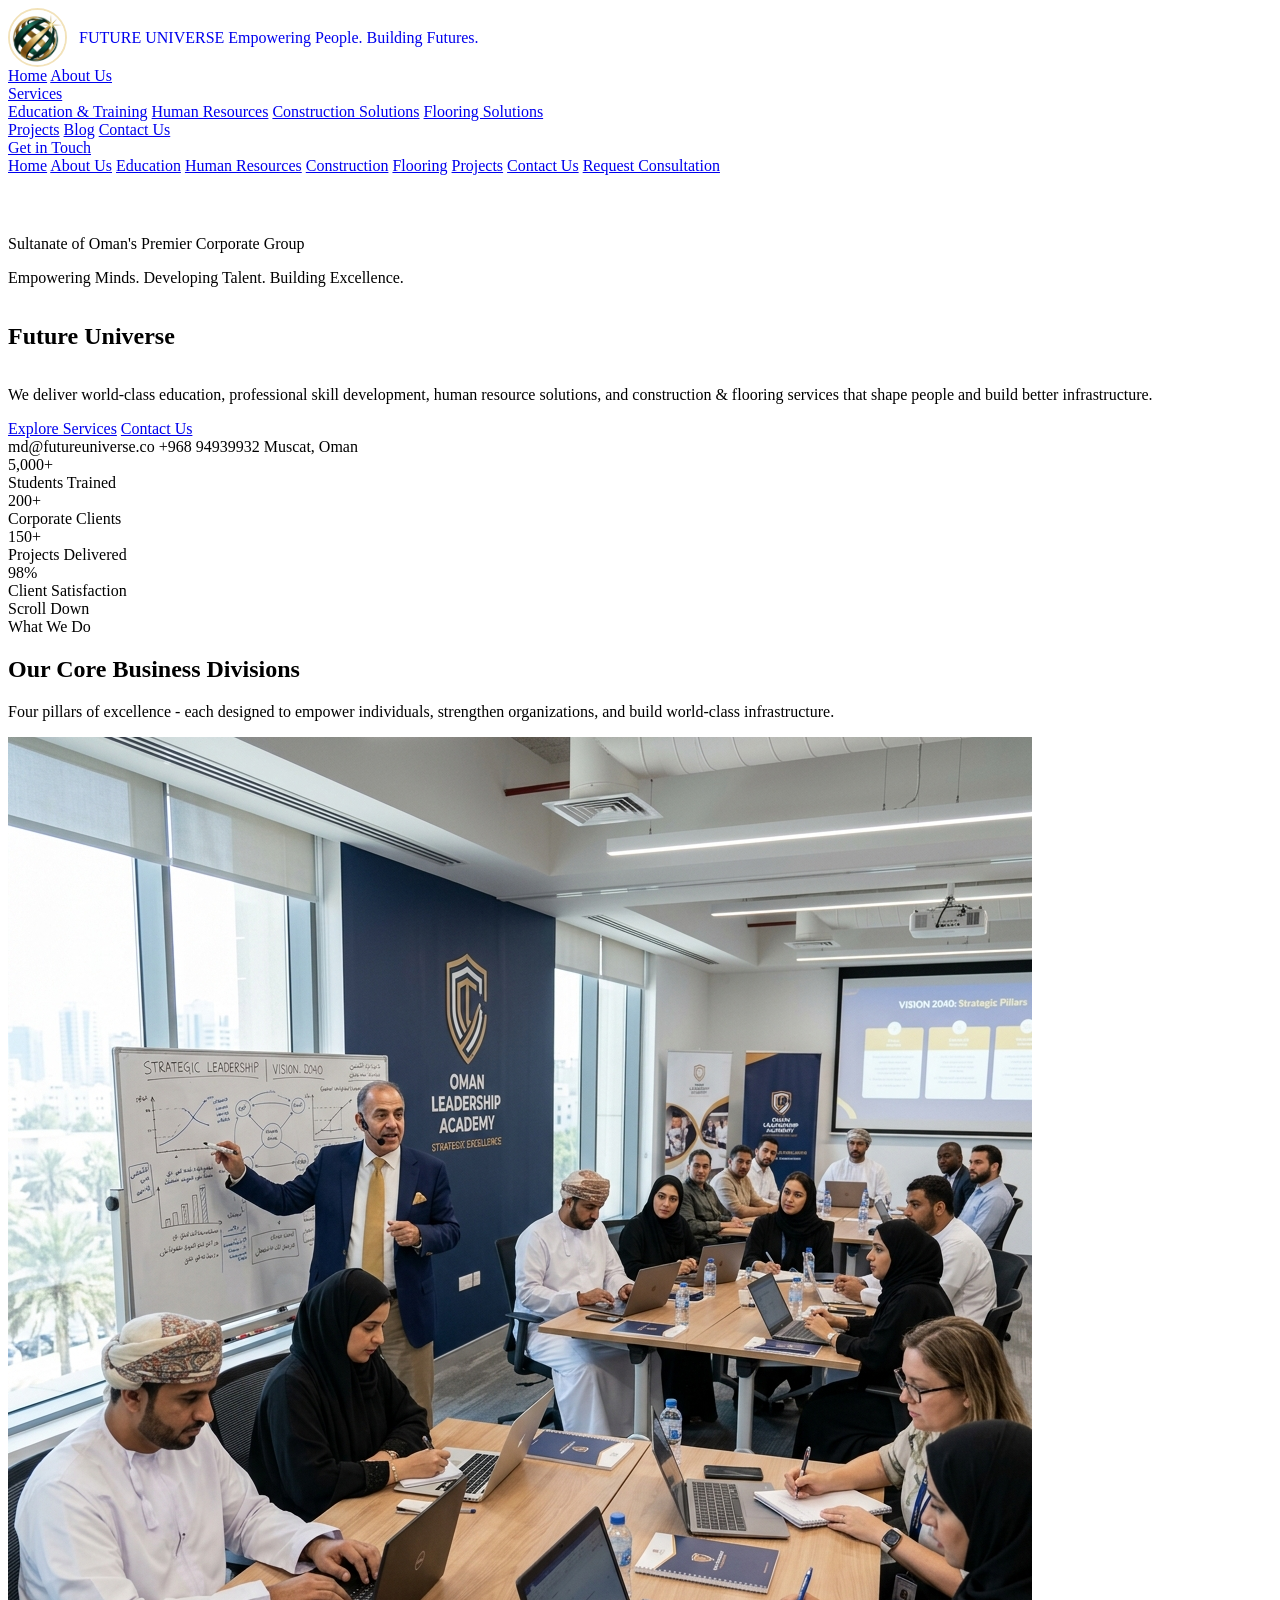
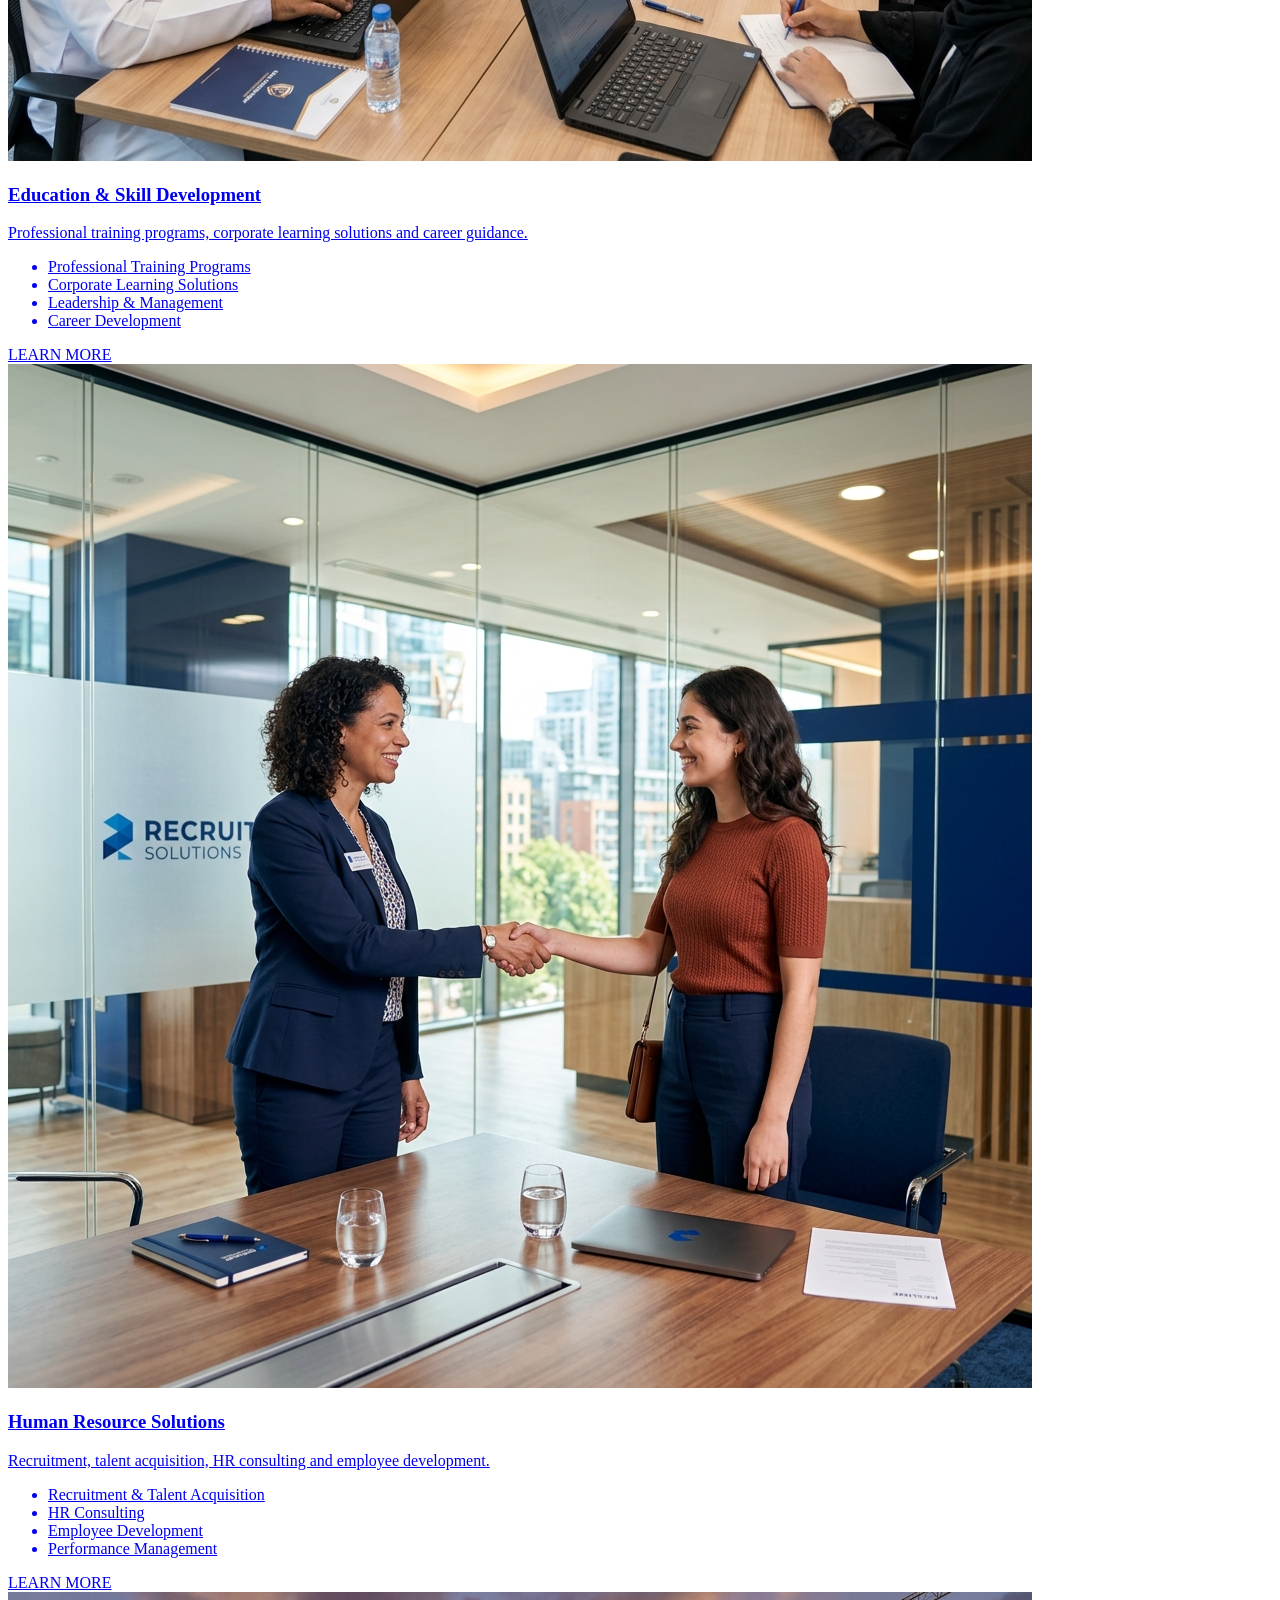
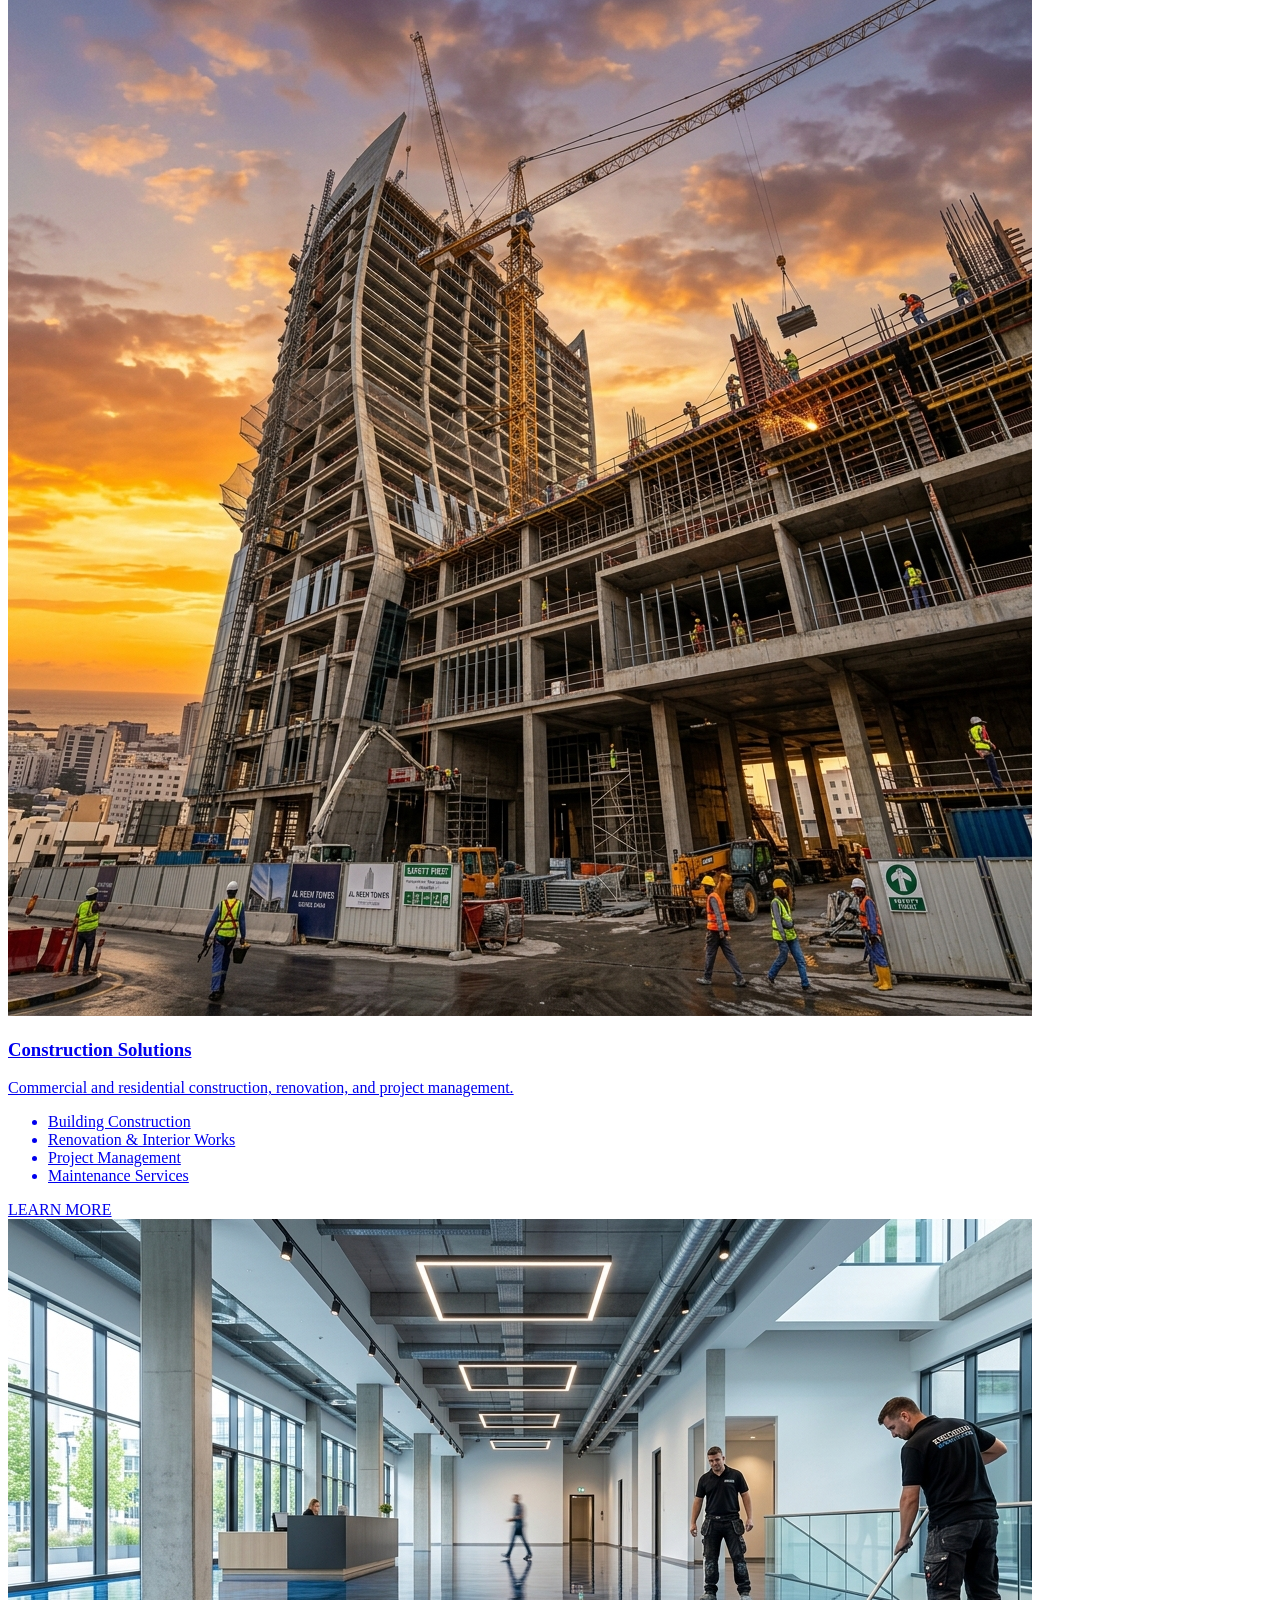
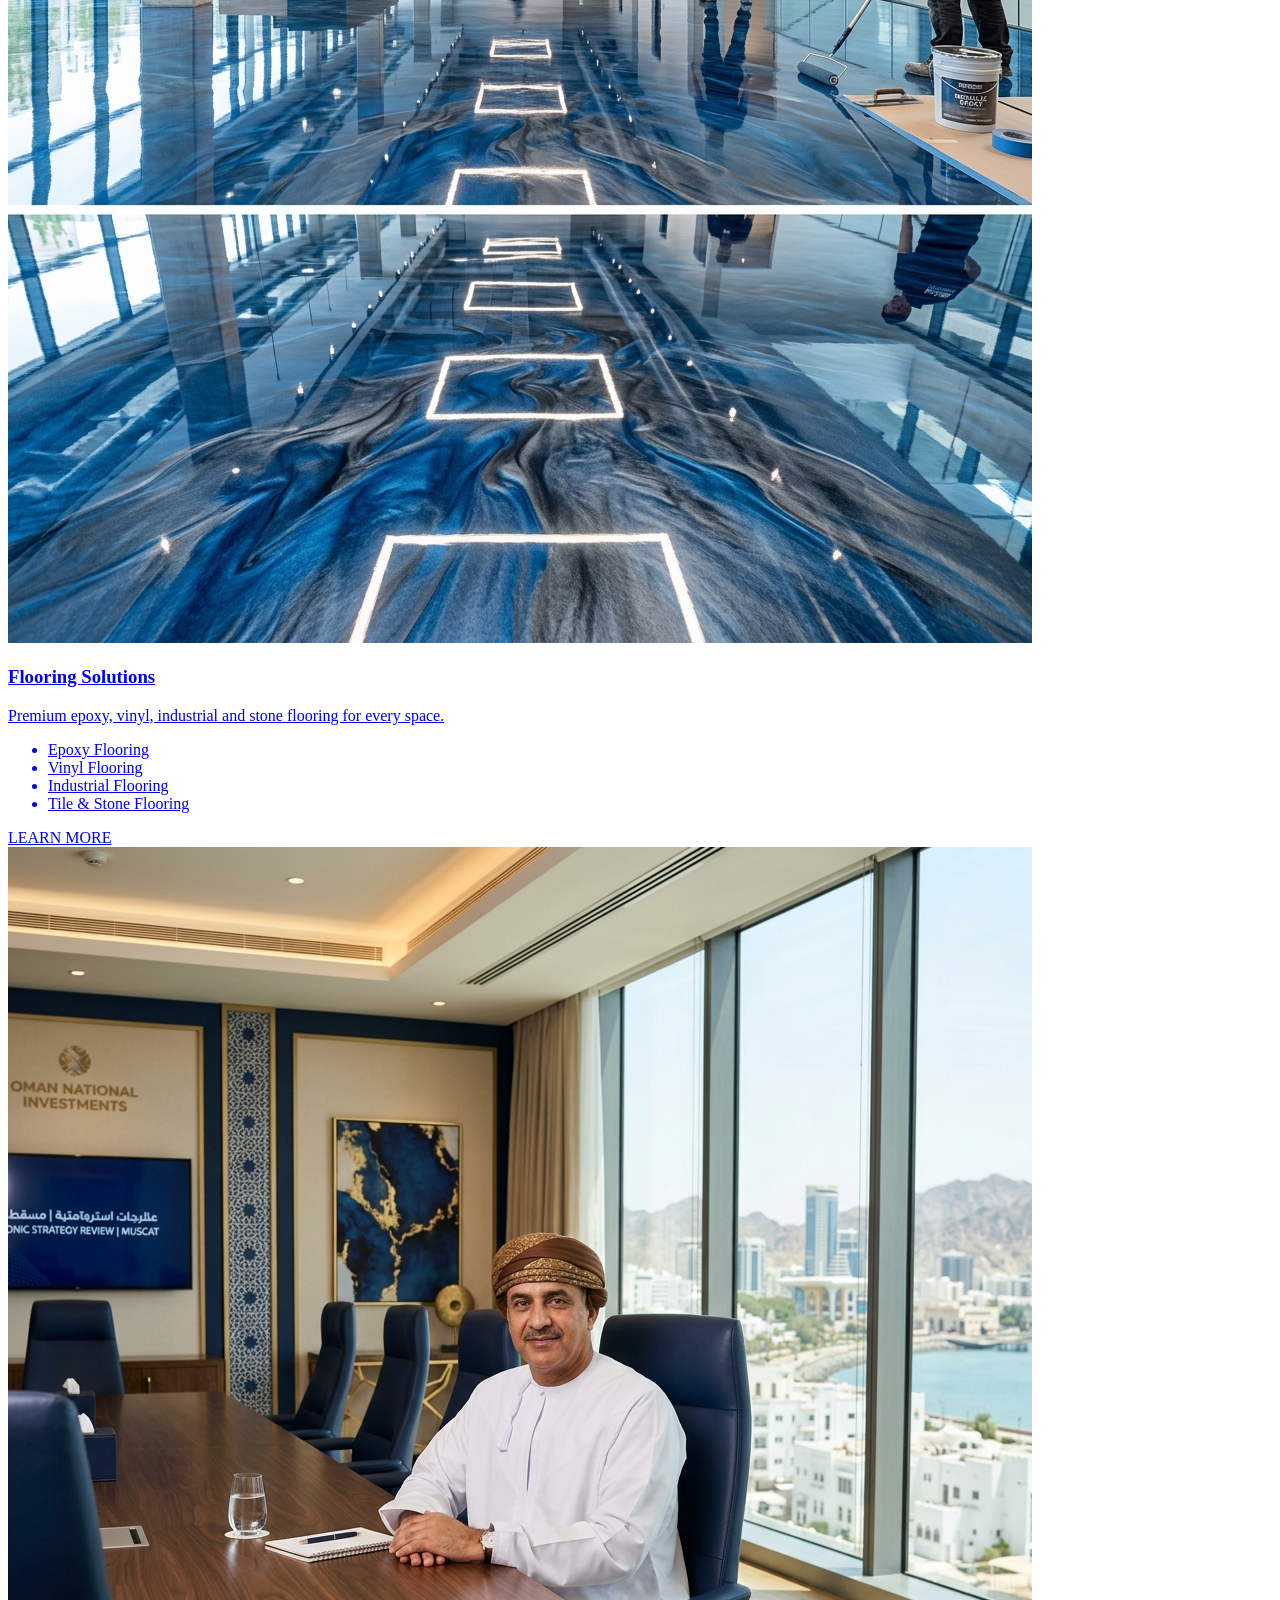
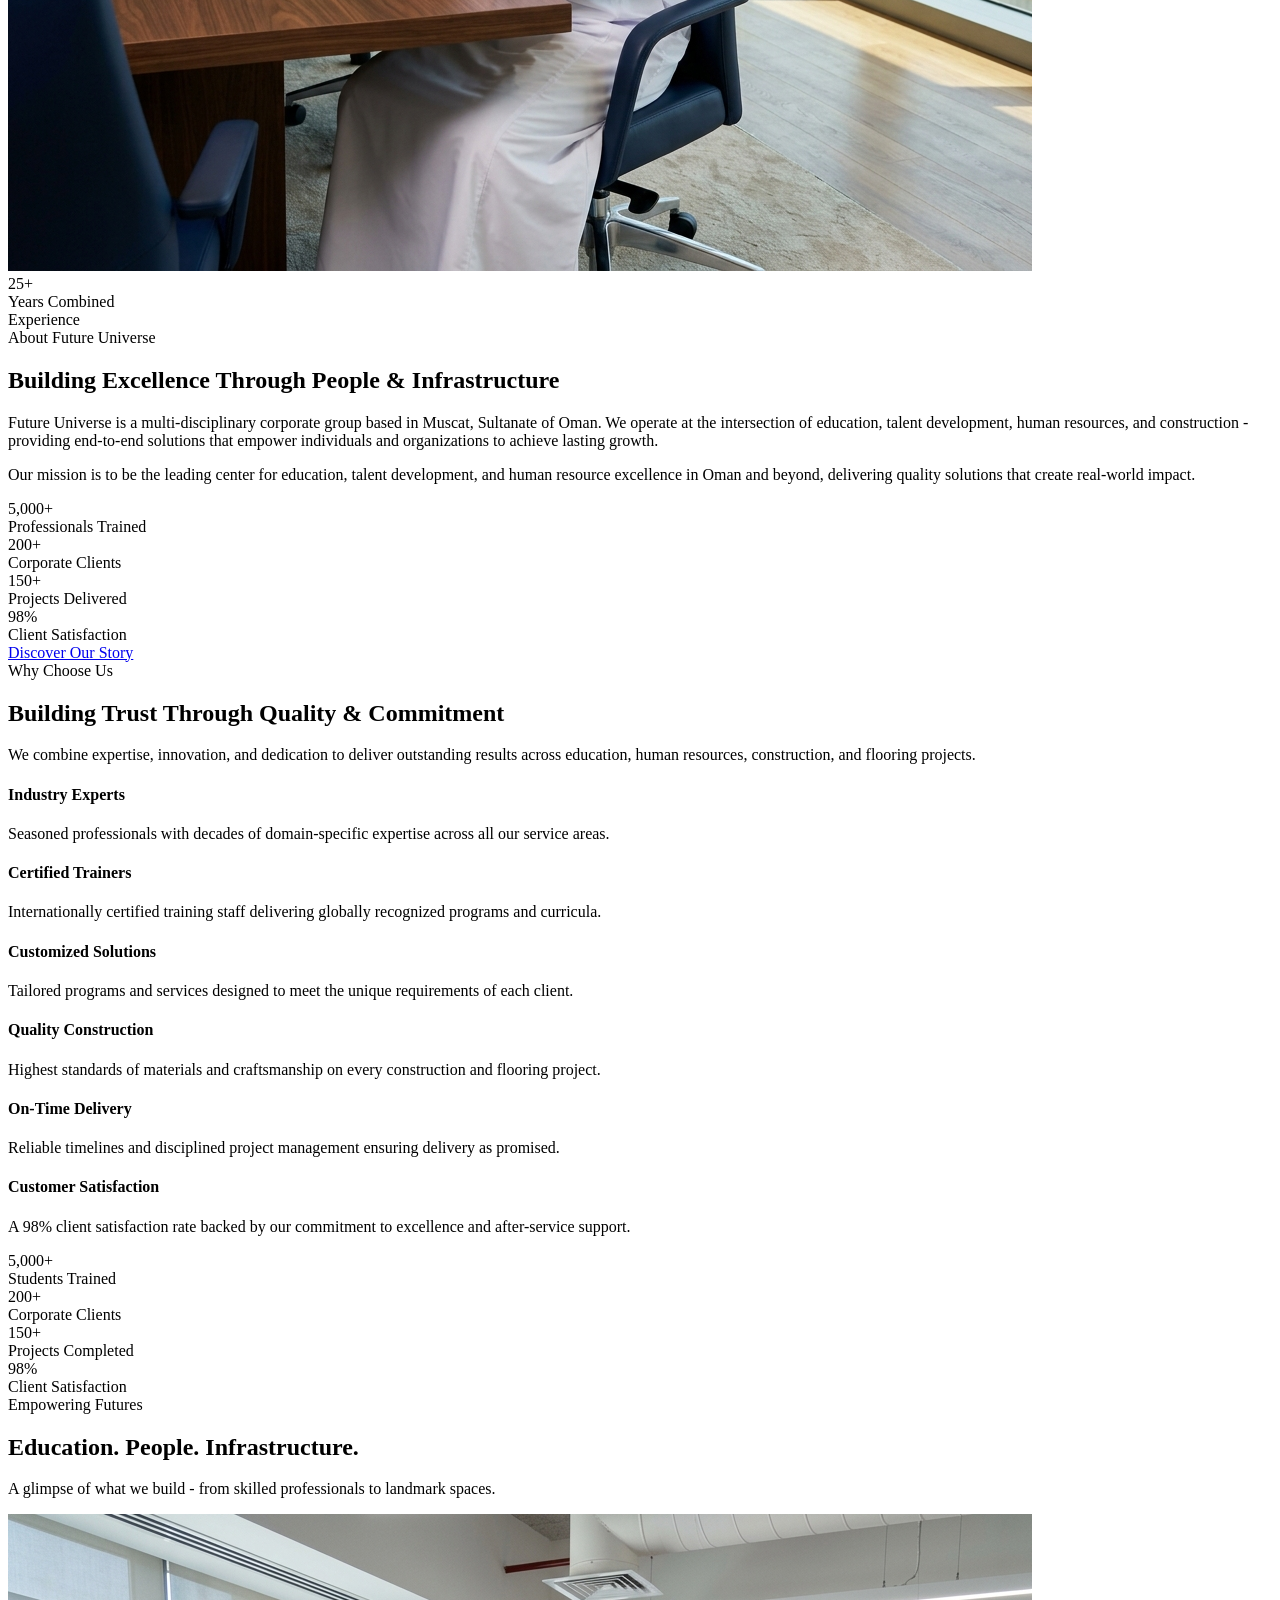
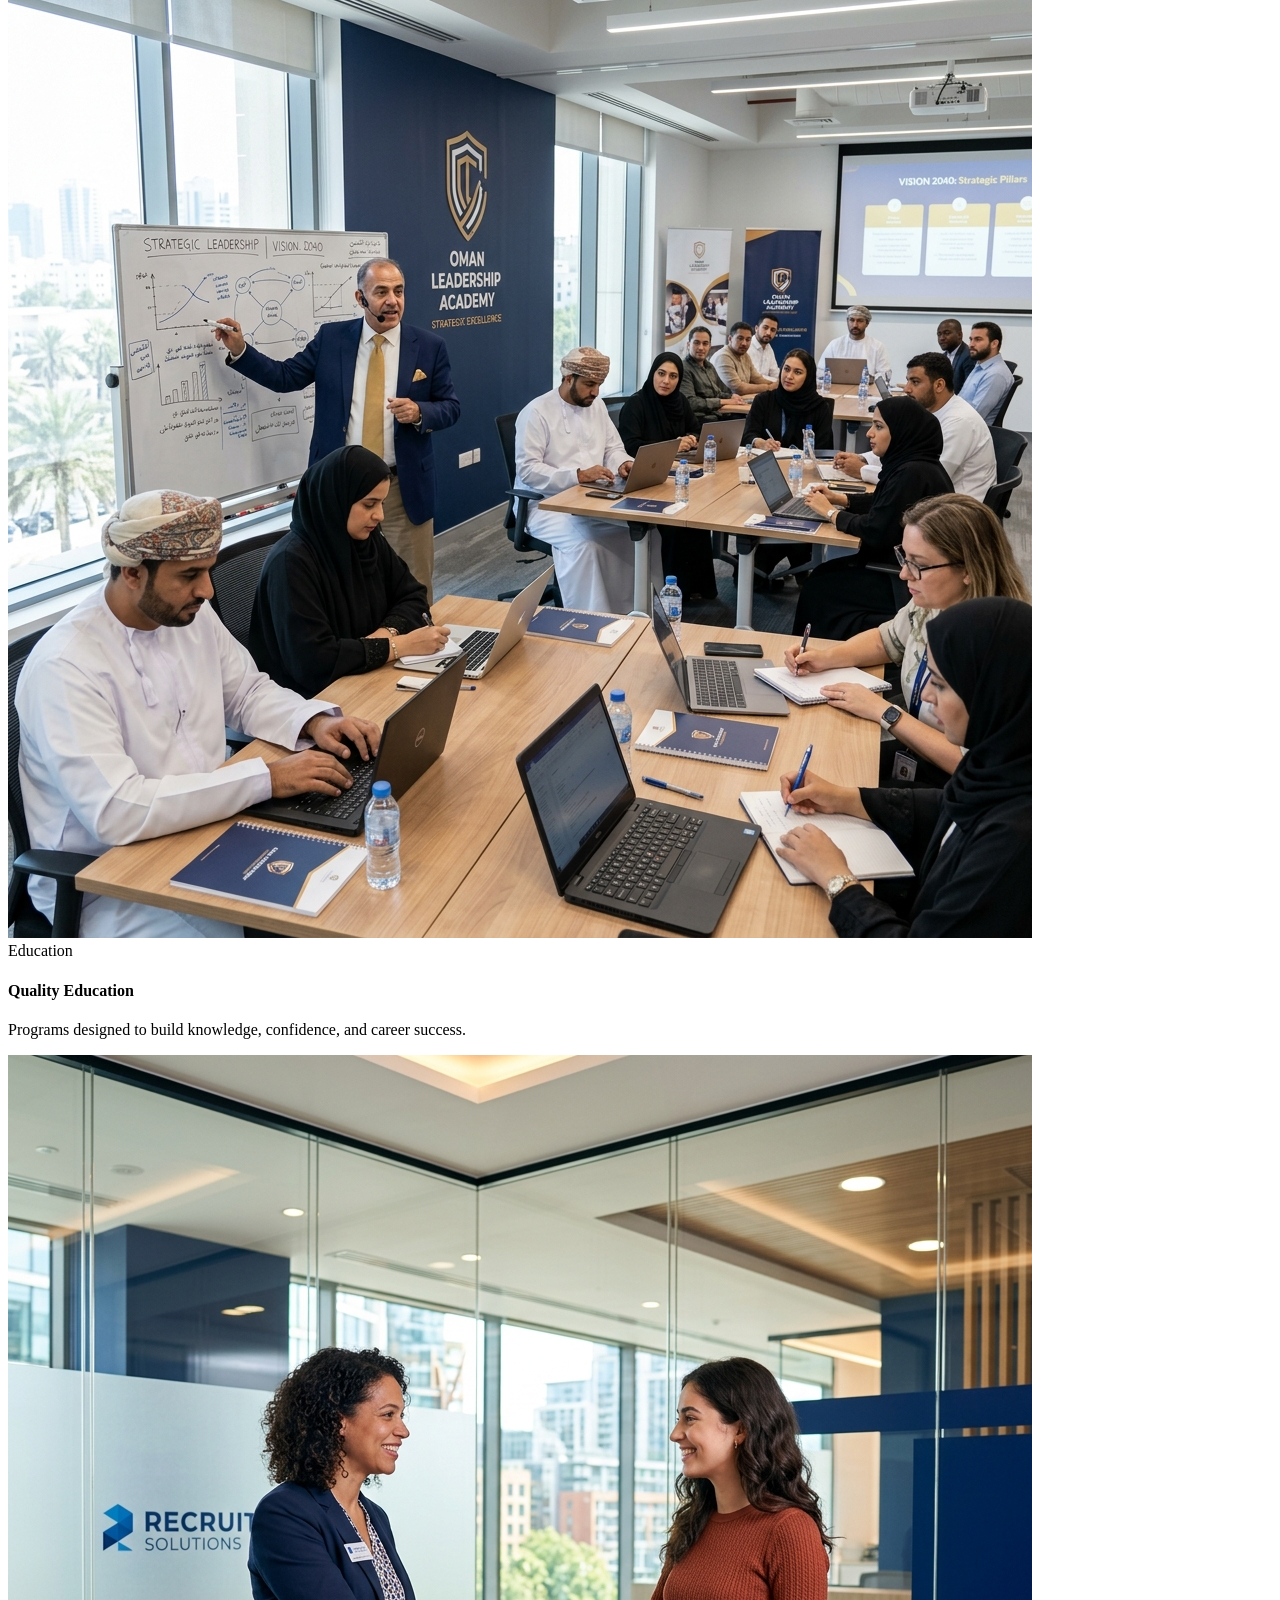
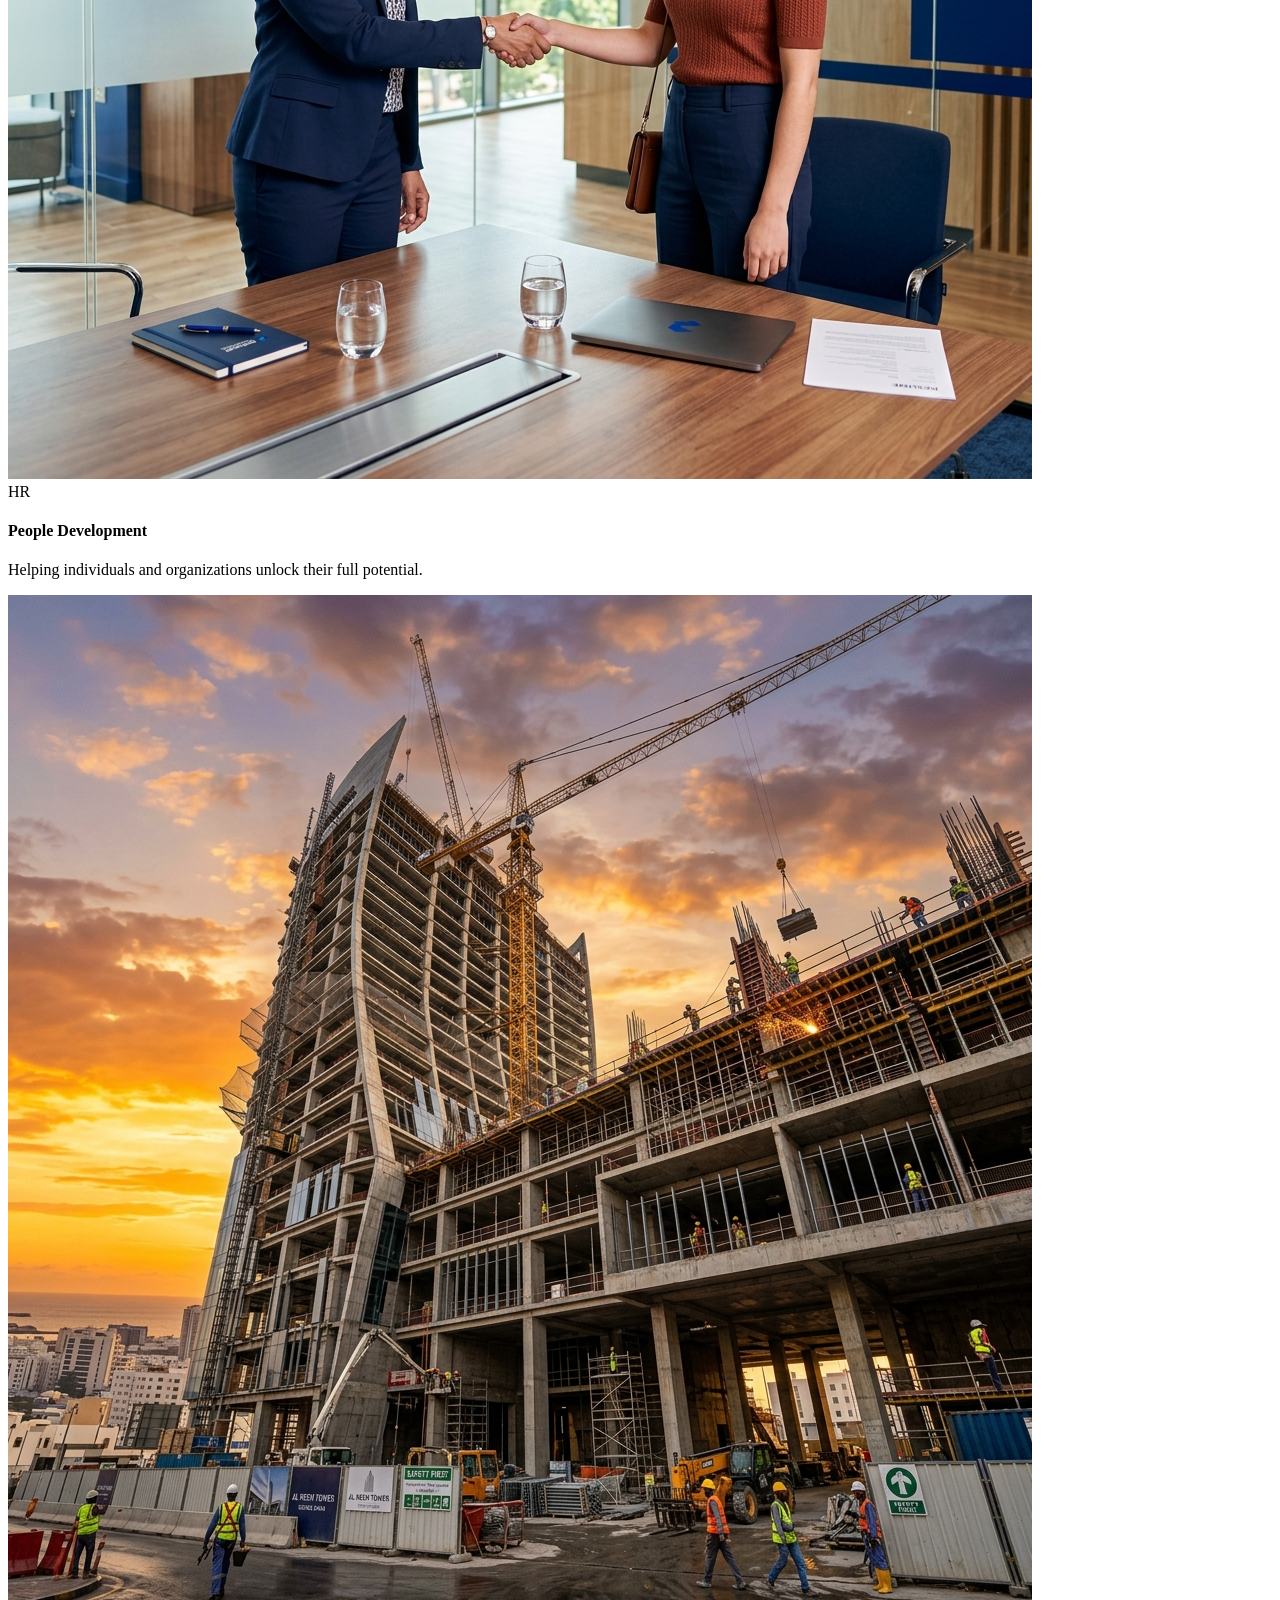
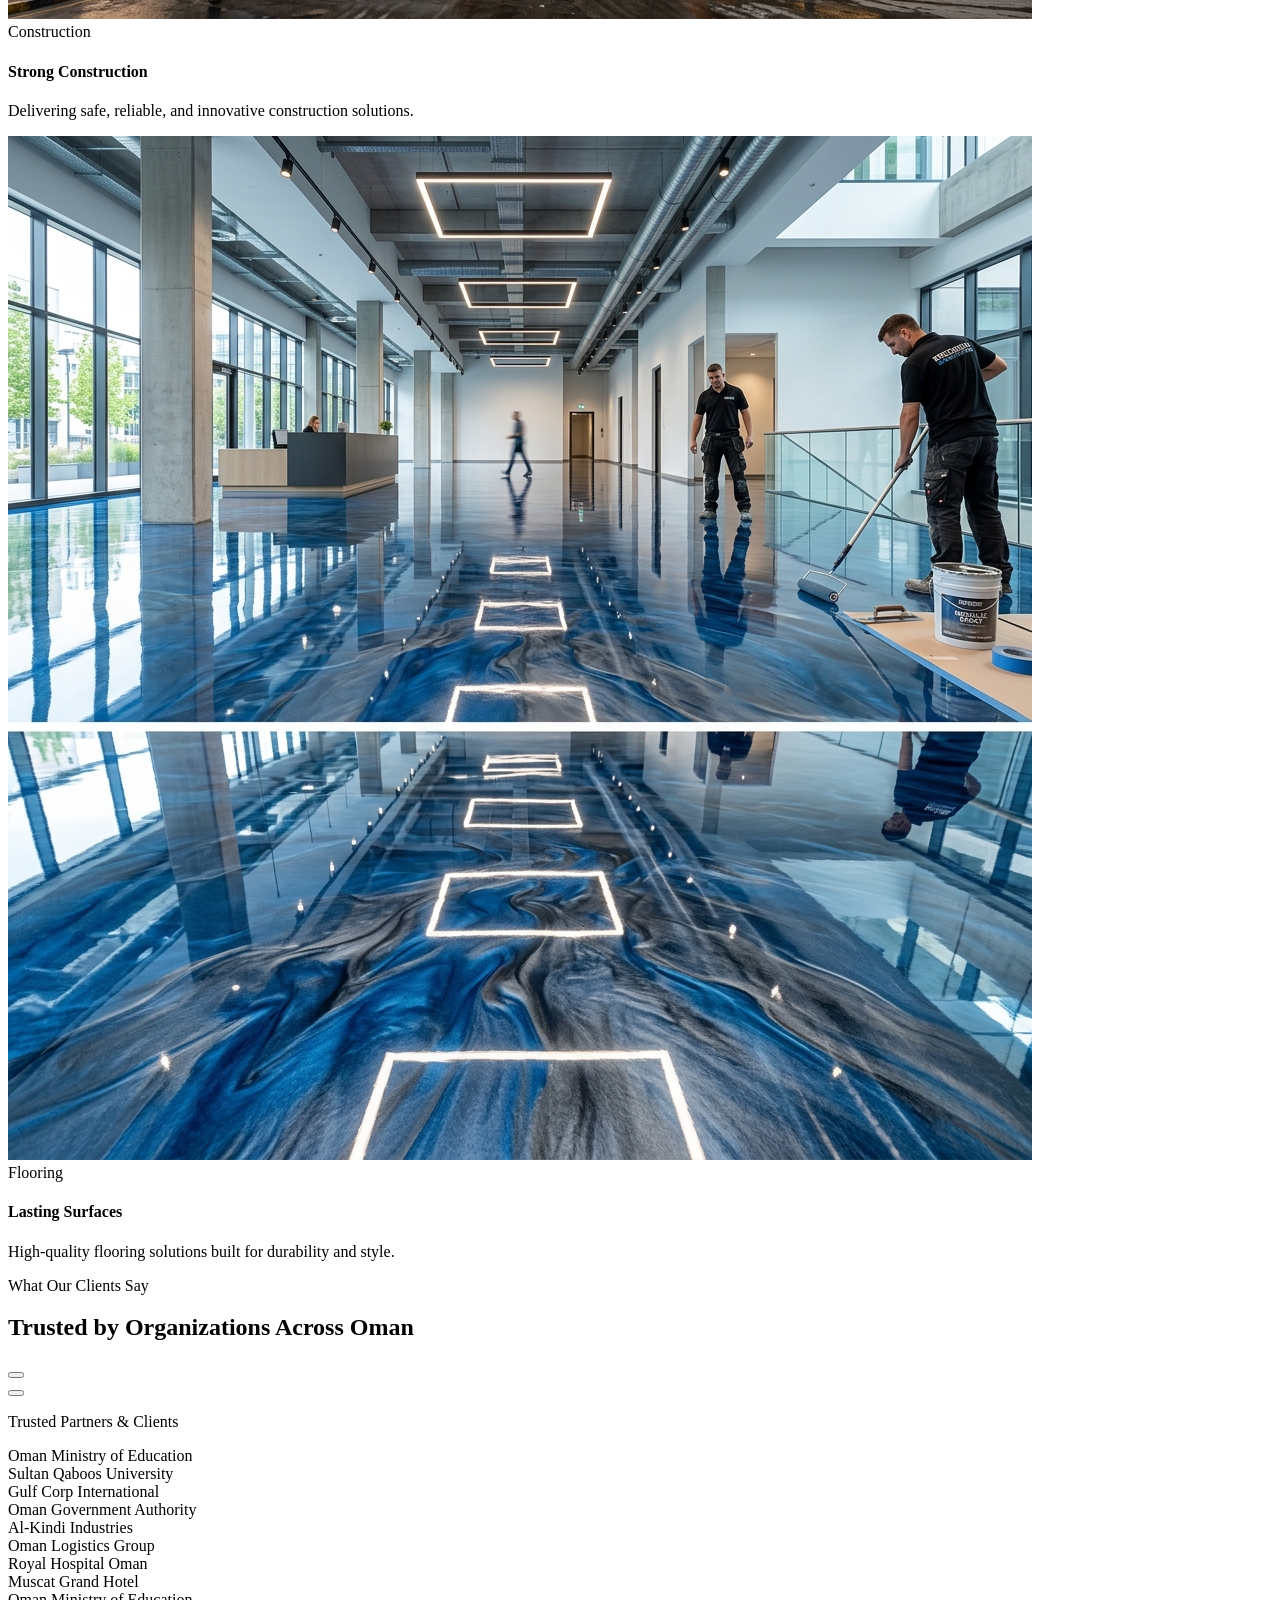
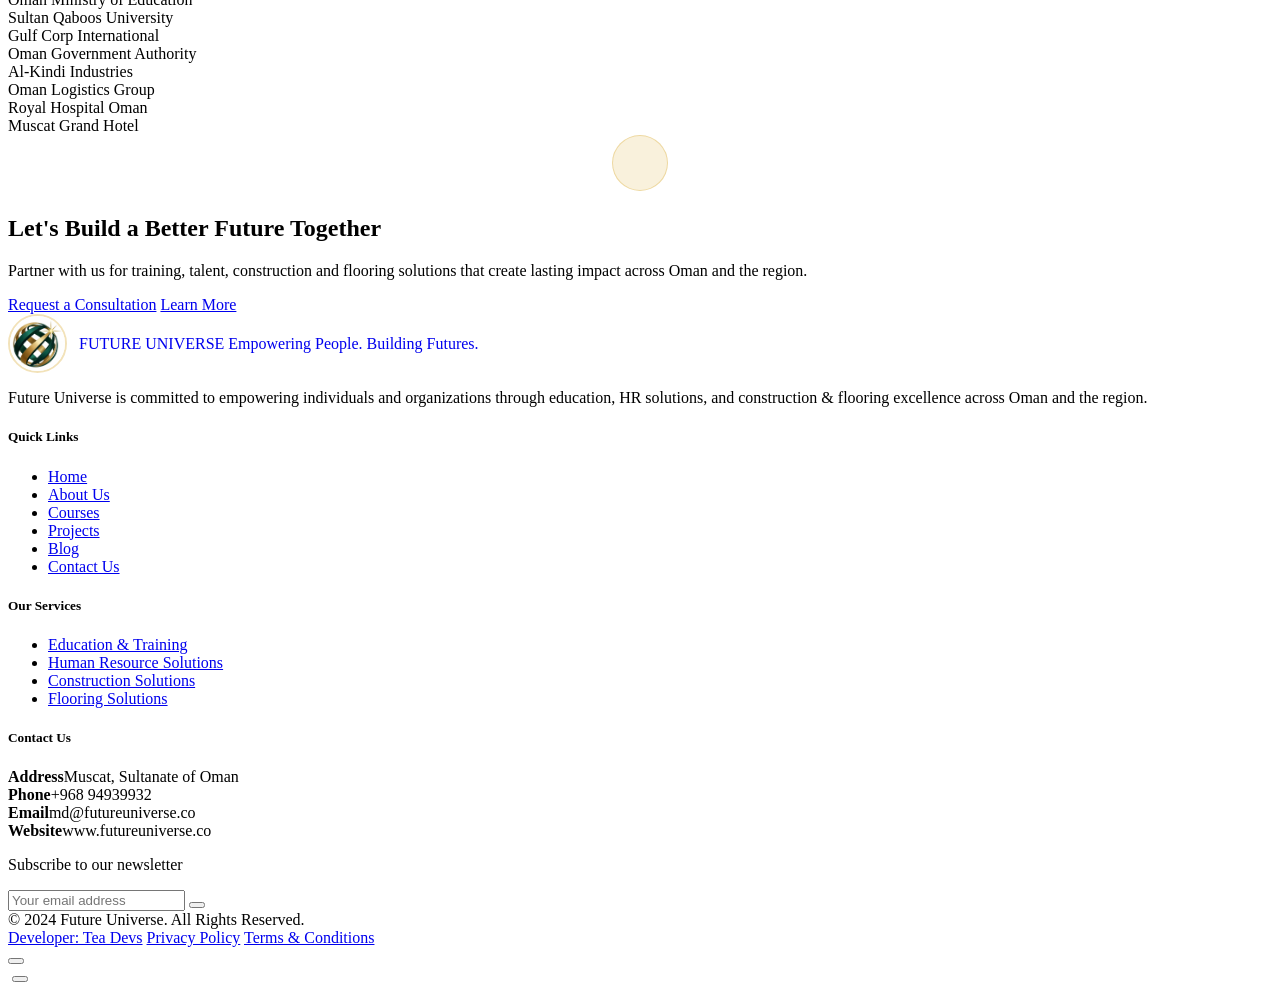
==== commit 1acc996e: "3" ====
--- a/index.html
+++ b/index.html
@@ -1,17 +1,4 @@
 <!DOCTYPE html>
-<html lang="en">
-<head>
-  <meta charset="UTF-8"/>
-  <meta name="viewport" content="width=device-width,initial-scale=1.0"/>
-  <meta name="description" content="Future Universe - Empowering Minds, Developing Talent, Building Excellence. World-class education, HR solutions, construction and flooring services in Oman."/>
-  <title>Future Universe | Empowering People. Building Futures.</title>
-  <link rel="stylesheet" href="css/main.css?v=1781942778152"/>
-  <link rel="stylesheet" href="css/components.css?v=1781942778151"/>
-  <link rel="stylesheet" href="css/animations.css"/>
-  <link rel="stylesheet" href="https://cdnjs.cloudflare.com/ajax/libs/font-awesome/6.5.0/css/all.min.css"/>
-</head>
-<body>
-  <!-- â”€â”€ Liquid Glass Background â”€â”€ -->
   <div id="liquid-bg">
     <div class="liquid-orb liquid-orb-1"></div>
     <div class="liquid-orb liquid-orb-2"></div>
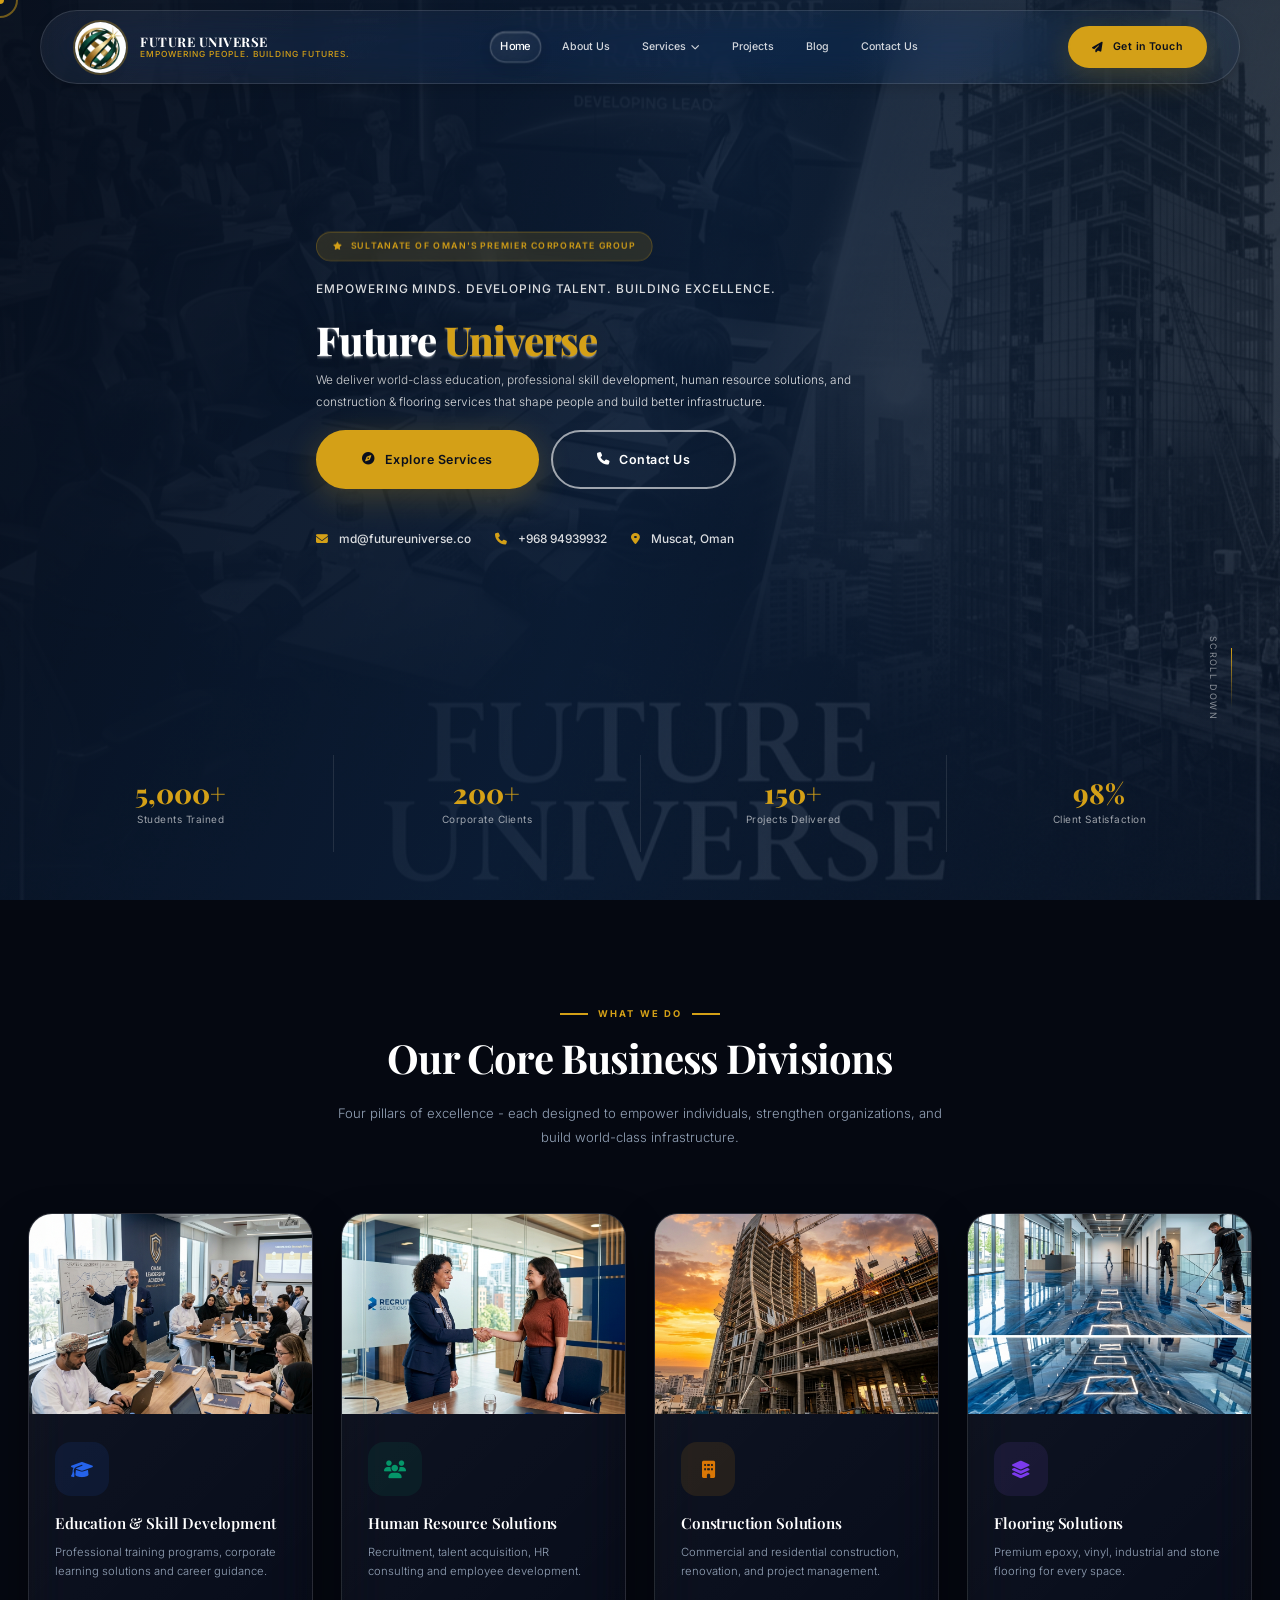
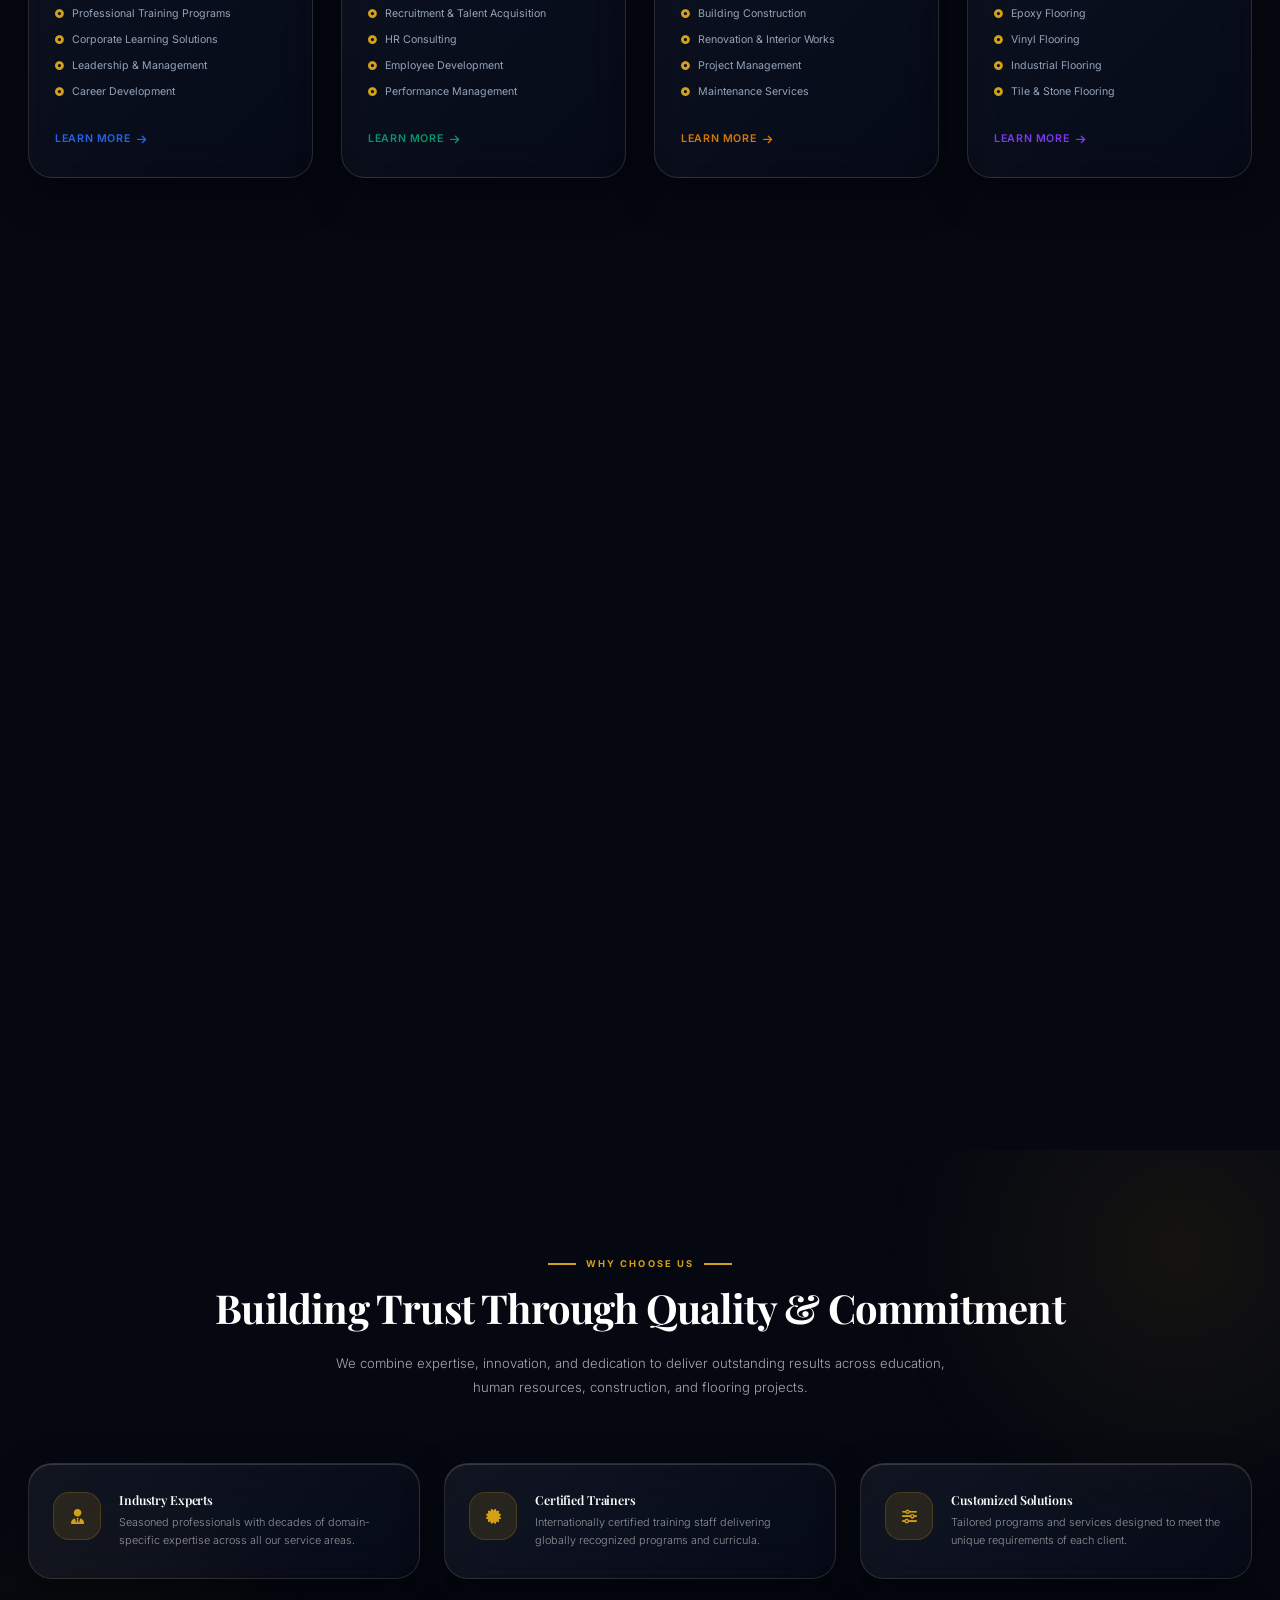
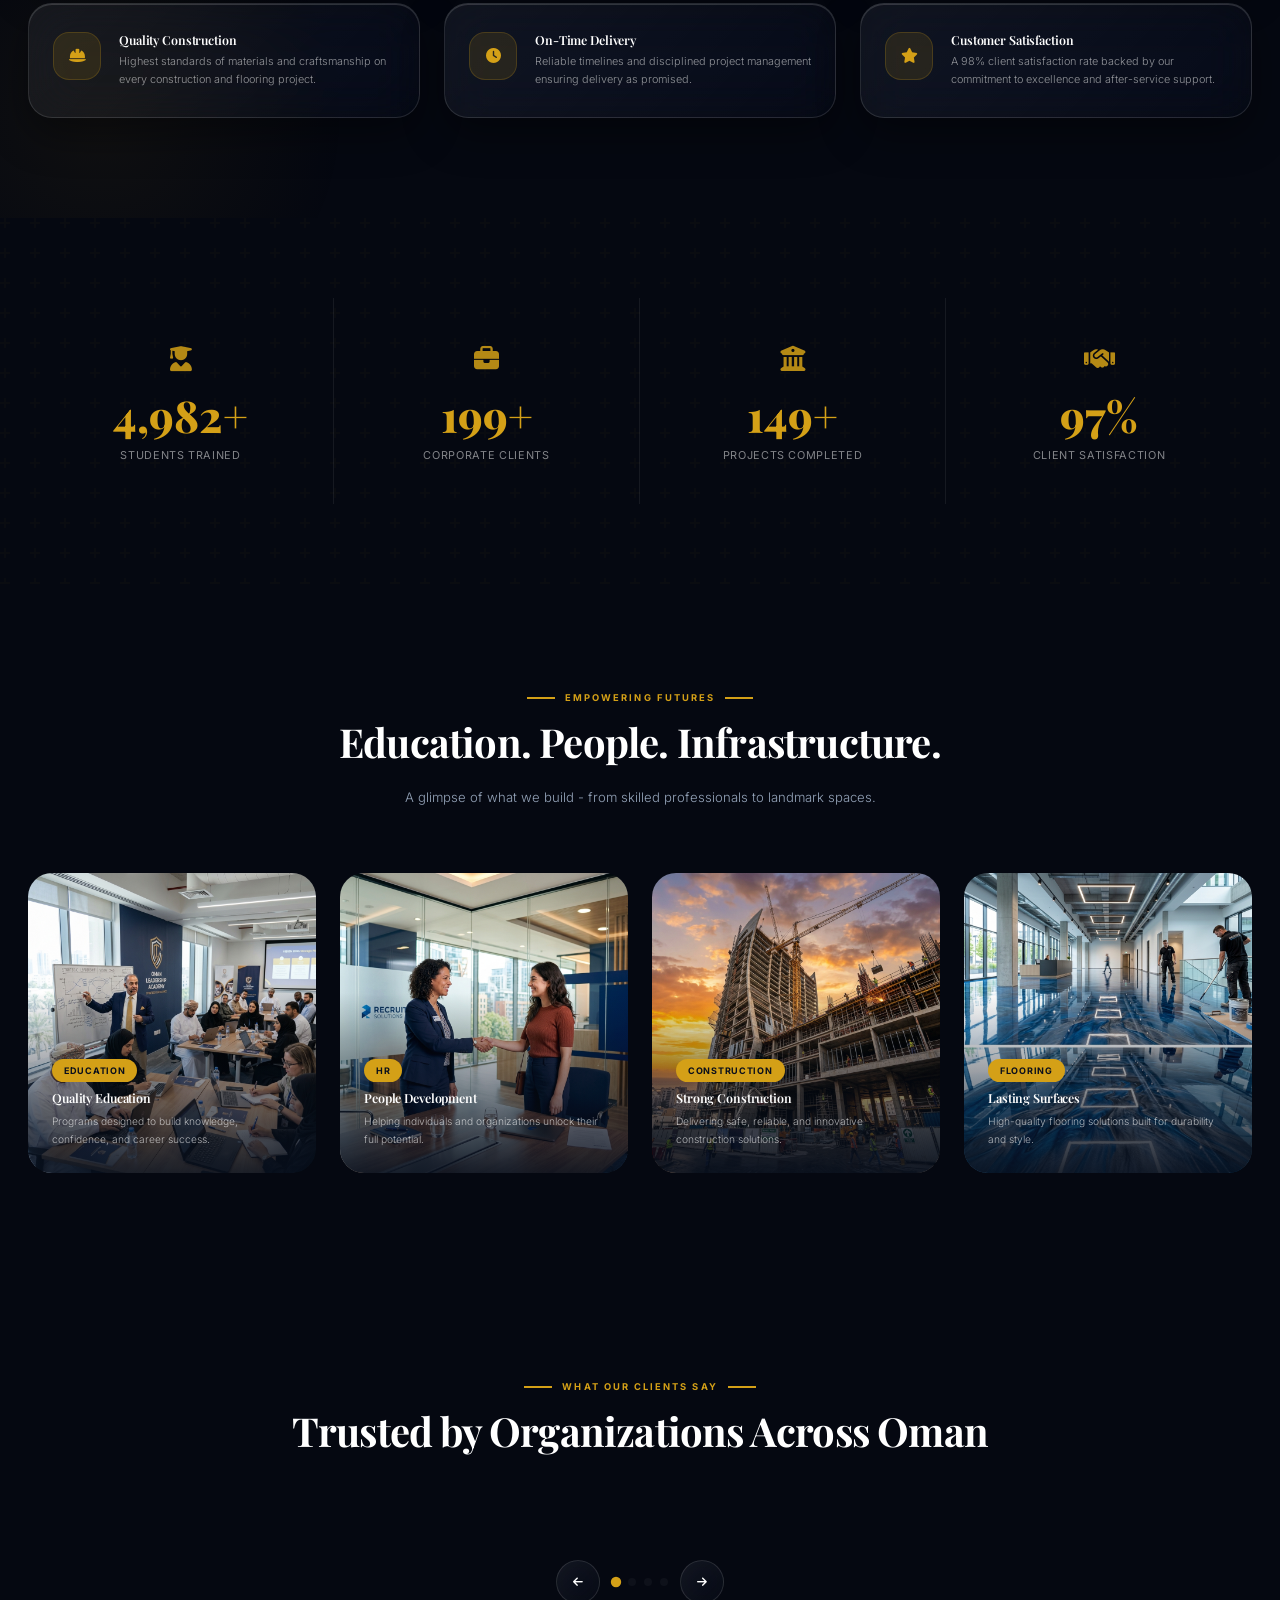
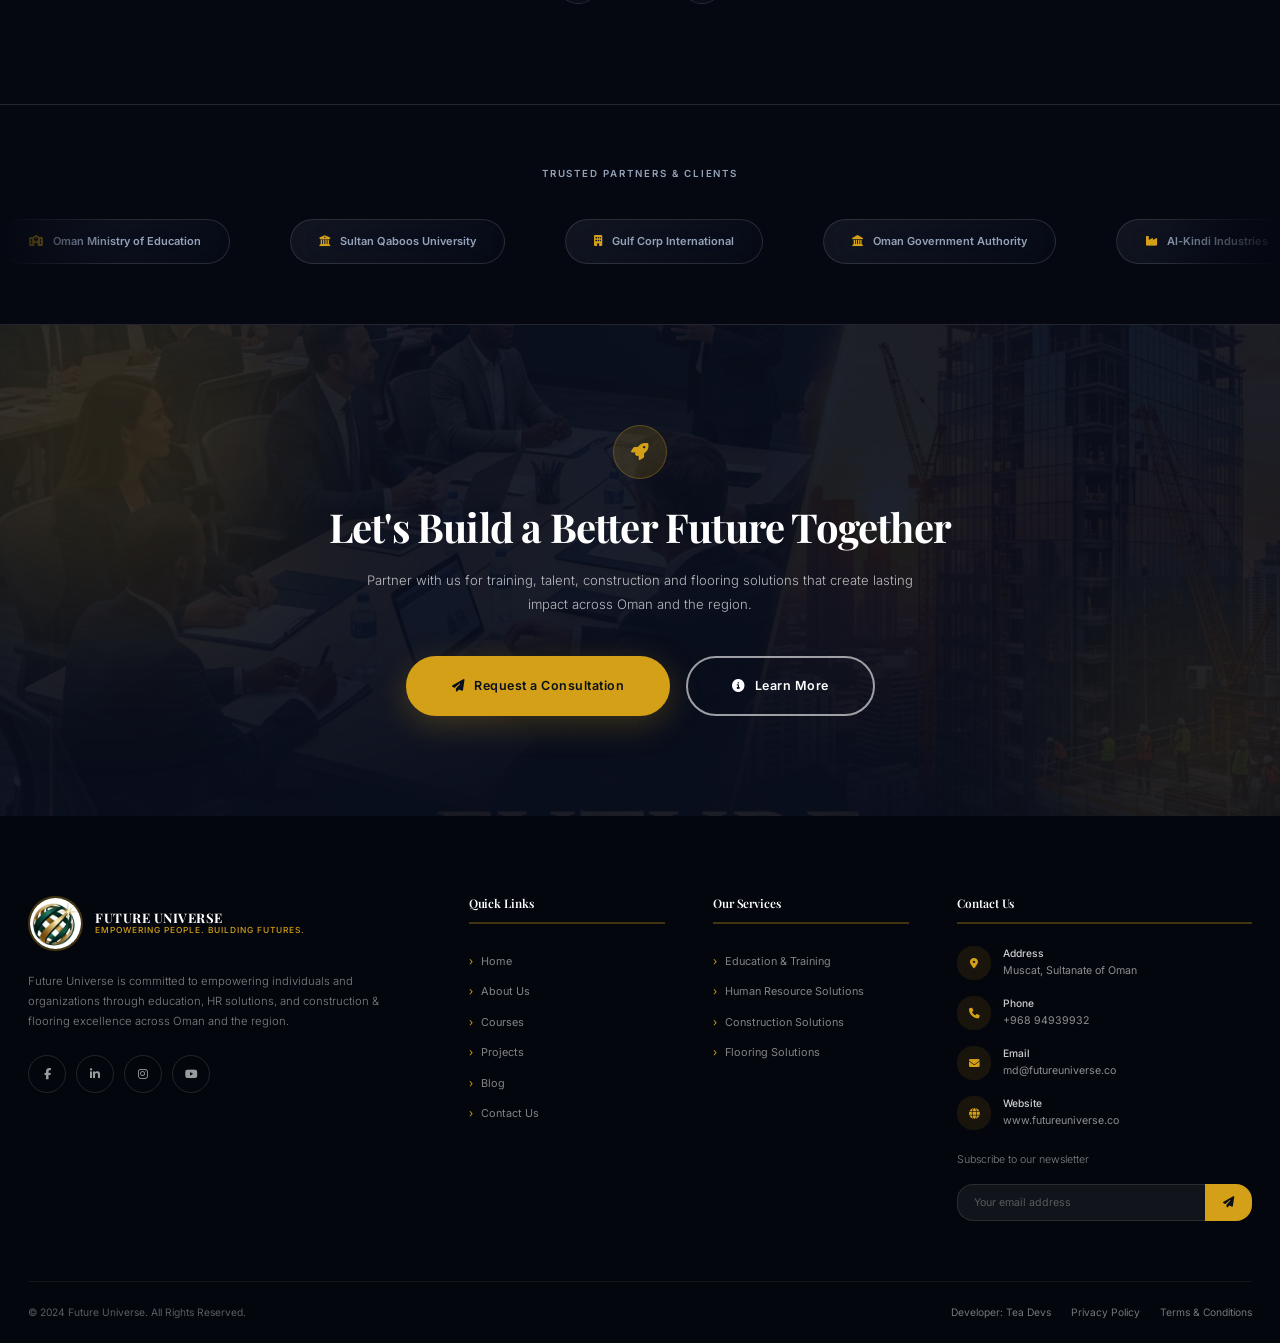
==== commit f24eca77: "1" ====
--- a/index.html
+++ b/index.html
@@ -1,4 +1,17 @@
 <!DOCTYPE html>
+<html lang="en">
+<head>
+  <meta charset="UTF-8"/>
+  <meta name="viewport" content="width=device-width,initial-scale=1.0"/>
+  <meta name="description" content="Future Universe - Empowering Minds, Developing Talent, Building Excellence. World-class education, HR solutions, construction and flooring services in Oman."/>
+  <title>Future Universe | Empowering People. Building Futures.</title>
+  <link rel="stylesheet" href="css/main.css?v=1781942778152"/>
+  <link rel="stylesheet" href="css/components.css?v=1781942778151"/>
+  <link rel="stylesheet" href="css/animations.css"/>
+  <link rel="stylesheet" href="https://cdnjs.cloudflare.com/ajax/libs/font-awesome/6.5.0/css/all.min.css"/>
+</head>
+<body>
+  <!-- â”€â”€ Liquid Glass Background â”€â”€ -->
   <div id="liquid-bg">
     <div class="liquid-orb liquid-orb-1"></div>
     <div class="liquid-orb liquid-orb-2"></div>
--- a/css/main.css
+++ b/css/main.css
@@ -0,0 +1,457 @@
+/* ============================================================
+   FUTURE UNIVERSE — GLOBAL DESIGN SYSTEM
+   Inspired by: joyalsiby.com animation style + FU mockup layout
+   ============================================================ */
+
+@import url('https://fonts.googleapis.com/css2?family=Playfair+Display:wght@400;600;700;800&family=Inter:wght@300;400;500;600;700&display=swap');
+
+/* ── CSS Custom Properties ───────────────────────────────── */
+:root {
+  --color-primary:         #0a0f1d;
+  --color-primary-light:   #1a2642;
+  --color-primary-dark:    #03060c;
+  --color-secondary:       #D4A017;
+  --color-secondary-light: #fce18b;
+  --color-secondary-dark:  #b88a10;
+  --color-white:           #FFFFFF;
+  --color-bg:              #050811;
+  --color-bg-dark:         #020409;
+  --color-dark-overlay:    rgba(5, 8, 17, 0.7);
+  --color-text:            #e2e8f0;
+  --color-text-muted:      #94a3b8;
+  --color-text-light:      rgba(255,255,255,0.85);
+  --color-border:          rgba(255, 255, 255, 0.08);
+  --color-border-light:    rgba(255, 255, 255, 0.04);
+  --color-card-bg:         rgba(10, 15, 29, 0.4);
+  
+  --glass-bg:              linear-gradient(135deg, rgba(255, 255, 255, 0.06) 0%, rgba(255, 255, 255, 0.01) 100%);
+  --glass-border:          1px solid rgba(255, 255, 255, 0.12);
+  --glass-border-light:    1px solid rgba(255, 255, 255, 0.25);
+  --glass-shadow:          0 16px 40px 0 rgba(0, 0, 0, 0.4), inset 0 1px 0 0 rgba(255,255,255,0.15);
+  --glass-blur:            blur(24px) saturate(160%);
+
+  --font-heading: 'Playfair Display', Georgia, serif;
+  --font-body:    'Inter', -apple-system, BlinkMacSystemFont, sans-serif;
+
+  --radius-xs:  12px;
+  --radius-sm:  16px;
+  --radius-md:  24px;
+  --radius-lg:  32px;
+  --radius-xl:  48px;
+  --radius-pill: 999px;
+
+  --shadow-sm:    0 4px 12px rgba(0,0,0,.15);
+  --shadow-md:    0 12px 40px rgba(0,0,0,.25);
+  --shadow-lg:    0 24px 80px rgba(0,0,0,.4);
+  --shadow-gold:  0 8px 32px rgba(212,160,23,.25);
+  --shadow-card:  var(--glass-shadow);
+  --glow-gold:    0 0 40px rgba(212,160,23,.35), 0 4px 20px rgba(212,160,23,.25);
+  --glow-navy:    0 0 60px rgba(10, 15, 29, 0.6);
+  --glow-accent:  0 0 30px rgba(78, 143, 255, 0.3);
+
+  --transition:       all 0.4s cubic-bezier(0.25, 1, 0.5, 1);
+  --transition-fast:  all 0.2s cubic-bezier(0.25, 1, 0.5, 1);
+  --transition-slow:  all 0.8s cubic-bezier(0.25, 1, 0.5, 1);
+
+  --container: 1280px;
+  --section-py: 120px;
+}
+
+/* ── Reset & Base ────────────────────────────────────────── */
+*,*::before,*::after { box-sizing: border-box; margin: 0; padding: 0; }
+html { scroll-behavior: smooth; font-size: 16px; background: var(--color-bg); }
+body {
+  font-family: var(--font-body);
+  color: var(--color-text);
+  background: var(--color-bg);
+  background-image: 
+    url("data:image/svg+xml,%3Csvg viewBox='0 0 400 400' xmlns='http://www.w3.org/2000/svg'%3E%3Cfilter id='noiseFilter'%3E%3CfeTurbulence type='fractalNoise' baseFrequency='0.8' numOctaves='3' stitchTiles='stitch'/%3E%3C/filter%3E%3Crect width='100%25' height='100%25' filter='url(%23noiseFilter)' opacity='0.04'/%3E%3C/svg%3E"),
+    radial-gradient(circle at top right, rgba(212,160,23,0.1), transparent 50%),
+    radial-gradient(circle at bottom left, rgba(78,143,255,0.1), transparent 50%);
+  background-attachment: fixed;
+  line-height: 1.7;
+  overflow-x: hidden;
+  cursor: default;
+}
+img { max-width: 100%; height: auto; display: block; }
+a  { color: inherit; text-decoration: none; }
+ul { list-style: none; }
+button { font-family: var(--font-body); cursor: pointer; border: none; background: none; }
+
+/* ── Custom Cursor ───────────────────────────────────────── */
+#cursor-dot, #cursor-ring {
+  position: fixed;
+  top: 0; left: 0;
+  border-radius: 50%;
+  pointer-events: none;
+  z-index: 99999;
+  transform: translate(-50%, -50%);
+  transition: opacity 0.3s;
+  will-change: transform;
+}
+#cursor-dot {
+  width: 8px; height: 8px;
+  background: var(--color-secondary);
+}
+#cursor-ring {
+  width: 36px; height: 36px;
+  border: 2px solid rgba(212,160,23,.5);
+  transition: width 0.3s, height 0.3s, border-color 0.3s;
+}
+body.cursor-hover #cursor-ring {
+  width: 54px; height: 54px;
+  border-color: var(--color-secondary);
+}
+@media (hover: none) { #cursor-dot, #cursor-ring { display: none; } }
+
+/* ── Typography ──────────────────────────────────────────── */
+h1,h2,h3,h4,h5 { font-family: var(--font-heading); line-height: 1.22; color: var(--color-white); letter-spacing: -0.01em; }
+h1 { font-size: clamp(2.8rem,6vw,4.5rem); font-weight: 800; letter-spacing: -0.03em; }
+h2 { font-size: clamp(2rem,4vw,3.2rem); font-weight: 700; letter-spacing: -0.02em; }
+h3 { font-size: clamp(1.3rem,2.5vw,1.75rem); font-weight: 600; }
+h4 { font-size: 1.15rem; font-weight: 600; }
+p  { color: var(--color-text-muted); font-size: 1.05rem; line-height: 1.85; font-weight: 300; }
+
+/* ── Layout ──────────────────────────────────────────────── */
+.container    { max-width: var(--container); margin: 0 auto; padding: 0 28px; }
+.section-py   { padding: var(--section-py) 0; }
+.section-py-sm{ padding: 64px 0; }
+
+/* ── Section Headers ─────────────────────────────────────── */
+.section-label {
+  display: inline-flex;
+  align-items: center;
+  gap: 10px;
+  font-size: 0.75rem;
+  font-weight: 700;
+  letter-spacing: 0.22em;
+  text-transform: uppercase;
+  color: var(--color-secondary);
+  margin-bottom: 12px;
+}
+.section-label::before,
+.section-label::after {
+  content: '';
+  display: block;
+  height: 2px;
+  background: var(--color-secondary);
+  flex-shrink: 0;
+}
+.section-label::before { width: 28px; }
+.section-label::after  { width: 28px; }
+
+.section-header { text-align: center; margin-bottom: 64px; }
+.section-header .section-label { justify-content: center; }
+.section-header p { max-width: 620px; margin: 18px auto 0; font-size: 1.05rem; }
+
+.divider-gold        { width: 56px; height: 3px; background: linear-gradient(90deg,var(--color-secondary),var(--color-secondary-light)); border-radius: 2px; margin: 16px 0 28px; }
+.divider-gold.center { margin: 16px auto 28px; }
+
+/* ── Buttons ─────────────────────────────────────────────── */
+.btn {
+  display: inline-flex;
+  align-items: center;
+  gap: 9px;
+  padding: 14px 34px;
+  border-radius: var(--radius-pill);
+  font-size: 0.92rem;
+  font-weight: 600;
+  letter-spacing: 0.04em;
+  cursor: pointer;
+  border: 2px solid transparent;
+  transition: var(--transition);
+  white-space: nowrap;
+  position: relative;
+  overflow: hidden;
+}
+.btn::before {
+  content: '';
+  position: absolute;
+  top: 0; left: -100%;
+  width: 50%; height: 100%;
+  background: linear-gradient(to right, rgba(255,255,255,0) 0%, rgba(255,255,255,0.4) 50%, rgba(255,255,255,0) 100%);
+  transform: skewX(-20deg);
+  transition: all 0.7s cubic-bezier(0.25, 1, 0.5, 1);
+  z-index: 1;
+}
+.btn:hover::before { left: 150%; }
+.btn > * { position: relative; z-index: 2; }
+
+.btn-primary {
+  background: var(--color-secondary);
+  color: var(--color-primary);
+  border-color: var(--color-secondary);
+  box-shadow: var(--shadow-gold);
+}
+.btn-primary:hover {
+  background: var(--color-secondary-light);
+  border-color: var(--color-secondary-light);
+  transform: translateY(-4px) scale(1.03);
+  box-shadow: 0 16px 48px rgba(212,160,23,.45), 0 0 20px rgba(212,160,23,.3);
+}
+
+.btn-outline-white {
+  background: transparent;
+  color: var(--color-white);
+  border-color: rgba(255,255,255,.6);
+}
+.btn-outline-white:hover {
+  background: var(--color-white);
+  color: var(--color-primary);
+  border-color: var(--color-white);
+  transform: translateY(-4px) scale(1.03);
+  box-shadow: 0 16px 40px rgba(255,255,255,0.25);
+}
+
+.btn-dark {
+  background: var(--color-primary);
+  color: var(--color-white);
+  border-color: var(--color-primary);
+}
+.btn-dark:hover {
+  background: var(--color-primary-light);
+  transform: translateY(-4px) scale(1.03);
+  box-shadow: var(--shadow-md), 0 0 20px rgba(78, 143, 255, 0.2);
+}
+
+.btn-sm { padding: 10px 22px; font-size: 0.85rem; }
+.btn-lg { padding: 17px 44px; font-size: 1rem; }
+
+/* ── Grids ───────────────────────────────────────────────── */
+.grid-2 { display: grid; grid-template-columns: 1fr 1fr; gap: 48px; align-items: center; }
+.grid-3 { display: grid; grid-template-columns: repeat(3,1fr); gap: 32px; }
+.grid-4 { display: grid; grid-template-columns: repeat(4,1fr); gap: 28px; }
+.grid-6 { display: grid; grid-template-columns: repeat(6,1fr); gap: 24px; }
+
+/* ── Page Hero (inner pages) ─────────────────────────────── */
+.page-hero {
+  position: relative;
+  min-height: 440px;
+  padding-top: 80px;
+  display: flex;
+  align-items: center;
+  background-size: cover;
+  background-position: center;
+  background-attachment: fixed;
+  overflow: hidden;
+}
+.page-hero::after {
+  content: '';
+  position: absolute;
+  inset: 0;
+  background: linear-gradient(135deg,rgba(7,15,29,.9) 0%,rgba(11,31,58,.75) 100%);
+}
+.page-hero-content {
+  position: relative;
+  z-index: 1;
+  text-align: center;
+  color: var(--color-white);
+}
+.page-hero-content h1 { color: var(--color-white); margin-bottom: 16px; }
+.breadcrumb {
+  display: flex;
+  align-items: center;
+  justify-content: center;
+  gap: 10px;
+  font-size: 0.9rem;
+  color: rgba(255,255,255,.65);
+}
+.breadcrumb a { color: var(--color-secondary); transition: var(--transition-fast); }
+.breadcrumb a:hover { color: var(--color-secondary-light); }
+.breadcrumb i { font-size: 0.6rem; }
+
+/* ── Card Base (Glassmorphic) ───────── */
+.card {
+  background: var(--glass-bg);
+  backdrop-filter: var(--glass-blur);
+  -webkit-backdrop-filter: var(--glass-blur);
+  border-radius: var(--radius-md);
+  border: var(--glass-border);
+  box-shadow: var(--glass-shadow);
+  padding: 36px 30px;
+  transition: var(--transition);
+  position: relative;
+  overflow: hidden;
+  z-index: 1;
+}
+.card::before {
+  content: '';
+  position: absolute;
+  inset: 0;
+  border-radius: inherit;
+  background: linear-gradient(135deg, rgba(255,255,255,0.05), transparent);
+  opacity: 0;
+  transition: var(--transition);
+  z-index: -1;
+}
+.card:hover {
+  border: var(--glass-border-light);
+  box-shadow: var(--shadow-lg), var(--glow-accent);
+}
+.card:hover::before { opacity: 1; }
+
+/* ── Back to Top ─────────────────────────────────────────── */
+#back-to-top {
+  position: fixed;
+  bottom: 32px;
+  right: 32px;
+  width: 50px; height: 50px;
+  background: var(--color-secondary);
+  color: var(--color-primary);
+  border-radius: 50%;
+  display: flex; align-items: center; justify-content: center;
+  font-size: 1.1rem;
+  opacity: 0; visibility: hidden;
+  transition: var(--transition);
+  z-index: 900;
+  box-shadow: var(--shadow-gold);
+  border: none; cursor: pointer;
+}
+#back-to-top.visible { opacity: 1; visibility: visible; }
+#back-to-top:hover { background: var(--color-secondary-light); transform: translateY(-4px); }
+
+/* ── Progress Bar ────────────────────────────────────────── */
+#progress-bar {
+  position: fixed;
+  top: 0; left: 0;
+  height: 3px;
+  background: linear-gradient(90deg,var(--color-secondary),var(--color-secondary-light));
+  width: 0%;
+  z-index: 10000;
+  transition: width 0.1s linear;
+}
+
+/* ── Utilities ───────────────────────────────────────────── */
+.text-gold   { color: var(--color-secondary); }
+.text-white  { color: var(--color-white); }
+.text-center { text-align: center; }
+.text-left   { text-align: left; }
+.bg-primary  { background: var(--color-primary); }
+.bg-dark     { background: var(--color-primary-dark); }
+.bg-light    { background: var(--color-bg); }
+.mt-8  { margin-top: 8px; }
+.mt-16 { margin-top: 16px; }
+.mt-24 { margin-top: 24px; }
+.mt-32 { margin-top: 32px; }
+.mt-48 { margin-top: 48px; }
+.mb-8  { margin-bottom: 8px; }
+.mb-16 { margin-bottom: 16px; }
+.mb-24 { margin-bottom: 24px; }
+.flex  { display: flex; }
+.flex-center { display: flex; align-items: center; justify-content: center; }
+.flex-between{ display: flex; align-items: center; justify-content: space-between; }
+.gap-16 { gap: 16px; }
+.gap-24 { gap: 24px; }
+
+/* ── Hero Contact Info ───────────────────────────────────── */
+.hero-contact-info {
+  margin-top: 40px;
+  display: flex;
+  align-items: center;
+  gap: 24px;
+  font-size: 0.95rem;
+  color: rgba(255,255,255,0.85);
+  font-weight: 500;
+  flex-wrap: wrap;
+}
+.hero-contact-info i {
+  color: var(--color-secondary);
+  margin-right: 8px;
+}
+
+/* ── Responsive ──────────────────────────────────────────── */
+
+/* ── TV / 4K / Large Screens (1600px+) ─────────────────── */
+@media (min-width: 1600px) {
+  :root { --container: 1440px; --section-py: 140px; }
+  html { font-size: 18px; }
+  .hero h1 { font-size: 5rem; }
+  .hero p { font-size: 1.25rem; }
+  .navbar .container { height: 80px; }
+  .hero-stat-num { font-size: 2.6rem; }
+  .stat-num { font-size: 3.8rem; }
+}
+
+/* ── Large Desktop (1441px–1599px) ─────────────────────── */
+@media (min-width: 1441px) and (max-width: 1599px) {
+  :root { --container: 1360px; --section-py: 130px; }
+  html { font-size: 17px; }
+}
+
+/* ── Standard Laptop (1025px–1440px) ——————————————————————— */
+@media (max-width: 1440px) and (min-width: 1025px) {
+  :root { --section-py: 100px; }
+  html { font-size: 12.5px; } /* Scales entire layout down ~22% to fit without breaking */
+}
+
+/* ── Tablet Landscape / Small Laptop (769px–1024px) ────── */
+@media (max-width: 1024px) {
+  .grid-4 { grid-template-columns: repeat(2,1fr); }
+  .grid-6 { grid-template-columns: repeat(3,1fr); }
+  :root { --section-py: 72px; }
+  html { font-size: 14px; }
+  .btn-lg { padding: 15px 36px; font-size: 0.95rem; }
+}
+
+/* ── Tablet Portrait (601px–768px) ───────────────────────── */
+@media (max-width: 768px) {
+  .grid-2 { grid-template-columns: 1fr; gap: 36px; }
+  .grid-3 { grid-template-columns: 1fr; }
+  .grid-4 { grid-template-columns: 1fr 1fr; }
+  .grid-6 { grid-template-columns: repeat(2,1fr); }
+  :root { --section-py: 58px; }
+  html { font-size: 13.5px; }
+  .container { padding: 0 18px; }
+  .hero-contact-info { flex-direction: column; align-items: flex-start; gap: 10px; margin-top: 28px; font-size: 0.88rem; }
+  .btn-lg { padding: 14px 32px; font-size: 0.92rem; }
+  .section-header { margin-bottom: 44px; }
+  .section-header p { font-size: 0.95rem; }
+}
+
+/* ── Large Mobile (481px–600px) ──────────────────────────── */
+@media (max-width: 600px) {
+  .grid-4 { grid-template-columns: 1fr; }
+  .grid-6 { grid-template-columns: 1fr 1fr; }
+  :root { --section-py: 48px; }
+  html { font-size: 13px; }
+  .container { padding: 0 16px; }
+  h1 { font-size: 2.2rem; }
+  h2 { font-size: 1.8rem; }
+  h3 { font-size: 1.2rem; }
+  p { font-size: 0.95rem; }
+  .btn { padding: 12px 24px; font-size: 0.88rem; }
+  .btn-lg { padding: 13px 28px; font-size: 0.9rem; }
+  .section-header { margin-bottom: 36px; }
+}
+
+/* ── Mobile (max 480px) ─────────────────────────────────── */
+@media (max-width: 480px) {
+  :root { --section-py: 40px; }
+  html { font-size: 12px; }
+  .container { padding: 0 14px; }
+  h1 { font-size: 1.9rem; }
+  h2 { font-size: 1.55rem; }
+  h3 { font-size: 1.1rem; }
+  h4 { font-size: 1rem; }
+  p { font-size: 0.9rem; line-height: 1.7; }
+  .btn { padding: 11px 20px; font-size: 0.85rem; gap: 7px; }
+  .btn-lg { padding: 12px 24px; font-size: 0.88rem; }
+  .btn-sm { padding: 9px 18px; font-size: 0.82rem; }
+  .hero-contact-info { font-size: 0.82rem; gap: 8px; }
+  .section-label { font-size: 0.7rem; letter-spacing: 0.18em; }
+  .section-label::before,
+  .section-label::after { width: 18px; }
+  .section-header { margin-bottom: 32px; }
+  .section-header p { font-size: 0.88rem; margin-top: 12px; }
+  .divider-gold { width: 44px; margin: 12px 0 20px; }
+}
+
+/* ── Small Mobile (max 360px) ───────────────────────────── */
+@media (max-width: 360px) {
+  .container { padding: 0 12px; }
+  h1 { font-size: 1.7rem; }
+  h2 { font-size: 1.4rem; }
+  .btn { padding: 10px 18px; font-size: 0.82rem; }
+  .hero-contact-info { font-size: 0.78rem; }
+}
+
--- a/css/components.css
+++ b/css/components.css
@@ -0,0 +1,1766 @@
+/* ============================================================
+   FUTURE UNIVERSE — COMPONENTS
+   Navbar, Hero, Cards, Sections, Footer
+   ============================================================ */
+
+
+/* ══════════════════════════════════════════════════════════
+   NAVBAR (Floating Glass Pill)
+══════════════════════════════════════════════════════════ */
+.navbar {
+  position: fixed;
+  top: 10px;
+  left: 50%;
+  transform: translateX(-50%);
+  z-index: 1000;
+  width: calc(100% - 40px);
+  max-width: 1200px;
+  background: var(--glass-bg);
+  backdrop-filter: var(--glass-blur);
+  -webkit-backdrop-filter: var(--glass-blur);
+  border: var(--glass-border);
+  border-radius: var(--radius-pill);
+  box-shadow: var(--shadow-sm);
+  transition: var(--transition);
+}
+.navbar.scrolled {
+  box-shadow: var(--shadow-md);
+  background: rgba(5, 8, 17, 0.7);
+  top: 10px;
+}
+.navbar .container {
+  display: flex;
+  align-items: center;
+  justify-content: space-between;
+  height: 72px;
+  padding: 0 32px;
+}
+
+/* Logo */
+.logo {
+  display: flex;
+  align-items: center;
+  gap: 12px;
+  text-decoration: none;
+  flex-shrink: 0;
+}
+.logo-mark {
+  width: 46px; height: 46px;
+  background: linear-gradient(135deg, var(--color-secondary), var(--color-secondary-dark));
+  border-radius: var(--radius-sm);
+  display: flex; align-items: center; justify-content: center;
+  font-family: var(--font-heading);
+  font-size: 1.3rem;
+  font-weight: 800;
+  color: var(--color-primary);
+  letter-spacing: -1px;
+  box-shadow: var(--shadow-gold);
+  transition: var(--transition);
+}
+.logo:hover .logo-mark {
+  transform: rotate(-6deg) scale(1.08);
+  box-shadow: var(--glow-gold);
+}
+.logo-text { display: flex; flex-direction: column; line-height: 1.1; }
+.logo-name {
+  font-family: var(--font-heading);
+  font-size: 1.05rem;
+  font-weight: 700;
+  color: var(--color-white);
+  letter-spacing: 0.04em;
+}
+.logo-tagline {
+  font-size: 0.67rem;
+  color: var(--color-secondary);
+  letter-spacing: 0.12em;
+  text-transform: uppercase;
+  font-weight: 500;
+}
+
+/* ── Navigation Links ────────────────────────────────────── */
+.nav-links { display: flex; gap: 4px; align-items: center; }
+.nav-links > a, .nav-dropdown > a {
+  font-size: 0.85rem;
+  font-weight: 500;
+  color: rgba(255,255,255,.82);
+  padding: 6px 14px;
+  border-radius: var(--radius-pill);
+  transition: all 0.4s cubic-bezier(0.34, 1.56, 0.64, 1);
+  position: relative;
+  z-index: 1;
+}
+.nav-links > a::before, .nav-dropdown > a::before {
+  content: '';
+  position: absolute;
+  inset: 0 4px;
+  background: var(--glass-bg);
+  backdrop-filter: blur(12px);
+  -webkit-backdrop-filter: blur(12px);
+  border-radius: var(--radius-pill);
+  border: var(--glass-border-light);
+  transform: scale(0.6);
+  opacity: 0;
+  transition: all 0.4s cubic-bezier(0.34, 1.56, 0.64, 1);
+  z-index: -1;
+}
+.nav-links > a:hover,
+.nav-links > a.active,
+.nav-dropdown > a:hover,
+.nav-dropdown > a.active {
+  color: var(--color-white);
+  transform: scale(1.05);
+  background: transparent;
+}
+.nav-links > a:hover::before,
+.nav-links > a.active::before,
+.nav-dropdown > a:hover::before,
+.nav-dropdown > a.active::before { 
+  transform: scale(1);
+  opacity: 1;
+  box-shadow: var(--shadow-sm), inset 0 1px 0 rgba(255,255,255,0.2);
+}
+
+/* Dropdown */
+.nav-dropdown { position: relative; }
+.nav-dropdown > a { display: flex; align-items: center; gap: 5px; }
+.nav-dropdown > a i { font-size: 0.7rem; transition: transform 0.25s; }
+.nav-dropdown:hover > a i { transform: rotate(180deg); }
+.dropdown-menu {
+  position: absolute;
+  top: calc(100% + 10px);
+  left: 50%;
+  transform: translateX(-50%) translateY(10px);
+  background: var(--color-primary);
+  border: 1px solid rgba(212,160,23,.2);
+  border-radius: var(--radius-md);
+  padding: 10px 8px;
+  min-width: 220px;
+  opacity: 0;
+  visibility: hidden;
+  transition: all 0.28s cubic-bezier(0.4,0,0.2,1);
+  box-shadow: 0 24px 60px rgba(0,0,0,.4);
+  backdrop-filter: blur(20px);
+}
+/* Invisible bridge to prevent hover loss when moving mouse down */
+.dropdown-menu::before {
+  content: '';
+  position: absolute;
+  top: -20px; left: 0; right: 0; height: 20px;
+}
+.nav-dropdown:hover .dropdown-menu {
+  opacity: 1; visibility: visible; transform: translateX(-50%) translateY(0);
+}
+.dropdown-menu a {
+  display: flex; align-items: center; gap: 10px;
+  padding: 10px 16px !important;
+  border-radius: var(--radius-sm);
+  font-size: 0.87rem !important;
+  color: rgba(255,255,255,.8) !important;
+}
+.dropdown-menu a i { width: 18px; color: var(--color-secondary); font-size: 0.85rem; }
+.dropdown-menu a:hover { color: var(--color-white) !important; background: rgba(212,160,23,.12) !important; }
+.dropdown-menu a::after { display: none !important; }
+
+/* Nav CTA */
+.nav-cta {
+  display: flex;
+  align-items: center;
+  gap: 12px;
+  flex-shrink: 0;
+}
+
+/* Hamburger */
+.hamburger {
+  display: none;
+  flex-direction: column;
+  gap: 5px;
+  cursor: pointer;
+  padding: 8px;
+  border-radius: var(--radius-sm);
+  transition: var(--transition-fast);
+}
+.hamburger:hover { background: rgba(255,255,255,.08); }
+.hamburger span {
+  display: block; width: 24px; height: 2px;
+  background: var(--color-white);
+  border-radius: 2px;
+  transition: var(--transition);
+  transform-origin: center;
+}
+.hamburger.active span:nth-child(1) { transform: translateY(7px) rotate(45deg); }
+.hamburger.active span:nth-child(2) { opacity: 0; transform: scaleX(0); }
+.hamburger.active span:nth-child(3) { transform: translateY(-7px) rotate(-45deg); }
+
+/* Mobile Nav */
+.mobile-nav {
+  display: none;
+  position: fixed;
+  top: 0; left: 0; right: 0; bottom: 0;
+  background: rgba(7,15,29,.97);
+  backdrop-filter: blur(24px);
+  z-index: 999;
+  flex-direction: column;
+  align-items: center;
+  justify-content: center;
+  gap: 10px;
+  padding: 80px 24px 40px;
+  opacity: 0;
+  transform: translateY(-20px);
+  transition: var(--transition);
+}
+.mobile-nav.open {
+  display: flex;
+  opacity: 1;
+  transform: translateY(0);
+}
+.mobile-nav a {
+  font-family: var(--font-heading);
+  font-size: 1.8rem;
+  font-weight: 700;
+  color: rgba(255,255,255,.7);
+  padding: 10px 0;
+  transition: var(--transition-fast);
+  text-align: center;
+}
+.mobile-nav a:hover { color: var(--color-secondary); }
+.mobile-nav a { color: var(--color-white); }
+.mobile-nav .btn { margin-top: 32px; width: auto; padding: 14px 40px; justify-content: center; color: var(--color-white) !important; font-size: 0.95rem; }
+.mobile-nav-close {
+  position: absolute;
+  top: 24px; right: 24px;
+  width: 44px; height: 44px;
+  border-radius: 50%;
+  background: rgba(255,255,255,.08);
+  color: var(--color-white);
+  font-size: 1.2rem;
+  display: flex; align-items: center; justify-content: center;
+  cursor: pointer;
+  transition: var(--transition-fast);
+}
+.mobile-nav-close:hover { background: rgba(212,160,23,.2); color: var(--color-secondary); }
+
+/* ══════════════════════════════════════════════════════════
+   HERO SECTION
+══════════════════════════════════════════════════════════ */
+.hero {
+  position: relative;
+  min-height: 100vh;
+  display: flex;
+  align-items: center;
+  overflow: hidden;
+  background: transparent;
+}
+.hero-bg {
+  position: absolute;
+  inset: 0;
+  background-image: url('../images/hero_banner.png');
+  background-size: cover;
+  background-position: center;
+  transform: scale(1.08);
+  transition: transform 8s ease-out;
+  opacity: 0.35;
+  mix-blend-mode: luminosity;
+}
+.hero.loaded .hero-bg { transform: scale(1); }
+.hero-overlay {
+  position: absolute;
+  inset: 0;
+  background: linear-gradient(
+    110deg,
+    rgba(7,15,29,.92) 0%,
+    rgba(11,31,58,.78) 50%,
+    rgba(11,31,58,.45) 100%
+  );
+}
+.hero-content {
+  position: relative;
+  z-index: 2;
+  width: 100%;
+  max-width: clamp(300px, 55vw, 750px);
+  margin-top: -80px;
+}
+.hero-badge {
+  display: inline-flex;
+  align-items: center;
+  gap: 8px;
+  background: rgba(212,160,23,.15);
+  border: 1px solid rgba(212,160,23,.3);
+  border-radius: var(--radius-pill);
+  padding: 7px 18px;
+  font-size: 0.78rem;
+  font-weight: 600;
+  letter-spacing: 0.15em;
+  text-transform: uppercase;
+  color: var(--color-secondary);
+  margin-bottom: 28px;
+  backdrop-filter: blur(8px);
+}
+.hero-badge i { font-size: 0.7rem; }
+.hero h1 {
+  color: var(--color-white);
+  font-size: clamp(2.6rem,5.5vw,4.4rem);
+  line-height: 1.14;
+  margin-bottom: 10px;
+}
+.hero h1 .highlight {
+  color: var(--color-secondary);
+  position: relative;
+}
+.hero-sub {
+  color: rgba(255,255,255,.82);
+  font-size: 1.05rem;
+  font-weight: 500;
+  letter-spacing: 0.08em;
+  margin-bottom: 16px;
+  text-transform: uppercase;
+  font-family: var(--font-body);
+}
+.hero p {
+  font-size: 1.15rem;
+  max-width: 600px;
+  margin-bottom: 36px;
+  color: var(--color-text-light);
+}
+
+/* ── 3D Hero Text ────────────────────────────────────────── */
+.hero-text-3d {
+  display: inline-block;
+  will-change: transform;
+  transform-style: preserve-3d;
+  filter: 
+    drop-shadow(0 1px 0 rgba(255, 255, 255, 0.3))
+    drop-shadow(0 2px 0 rgba(255, 255, 255, 0.15))
+    drop-shadow(0 3px 0 rgba(255, 255, 255, 0.05))
+    drop-shadow(0 12px 24px rgba(0,0,0,0.6));
+}
+.hero-btns { display: flex; align-items: center; gap: 16px; flex-wrap: wrap; }
+
+/* Hero Stats */
+.hero-stats {
+  position: absolute;
+  bottom: 48px;
+  left: 0; right: 0;
+  z-index: 2;
+}
+.hero-stats .container {
+  display: flex;
+  align-items: center;
+  gap: 0;
+}
+.hero-stat {
+  flex: 1;
+  text-align: center;
+  padding: 24px 20px;
+  border-right: 1px solid rgba(255,255,255,.1);
+  position: relative;
+}
+.hero-stat:last-child { border-right: none; }
+.hero-stat-num {
+  font-family: var(--font-heading);
+  font-size: 2.2rem;
+  font-weight: 800;
+  color: var(--color-secondary);
+  line-height: 1;
+}
+.hero-stat-label {
+  font-size: 0.8rem;
+  color: rgba(255,255,255,.6);
+  margin-top: 5px;
+  letter-spacing: 0.05em;
+}
+
+/* Hero Scroll Indicator */
+.hero-scroll {
+  position: absolute;
+  bottom: 180px;
+  right: 48px;
+  z-index: 2;
+  display: flex;
+  flex-direction: column;
+  align-items: center;
+  gap: 10px;
+  color: rgba(255,255,255,.5);
+  font-size: 0.72rem;
+  letter-spacing: 0.15em;
+  text-transform: uppercase;
+  writing-mode: vertical-rl;
+}
+.hero-scroll::before {
+  content: '';
+  width: 1px;
+  height: 60px;
+  background: linear-gradient(to bottom, var(--color-secondary), transparent);
+  animation: scrollLine 2s ease-in-out infinite;
+}
+@keyframes scrollLine {
+  0%   { transform: scaleY(0); transform-origin: top; }
+  50%  { transform: scaleY(1); transform-origin: top; }
+  100% { transform: scaleY(0); transform-origin: bottom; }
+}
+
+/* ══════════════════════════════════════════════════════════
+   SERVICE CARDS (Main Divisions)
+══════════════════════════════════════════════════════════ */
+.service-card {
+  background: var(--glass-bg);
+  backdrop-filter: var(--glass-blur);
+  -webkit-backdrop-filter: var(--glass-blur);
+  border: var(--glass-border);
+  border-radius: var(--radius-md);
+  box-shadow: var(--glass-shadow);
+  overflow: hidden;
+  transition: var(--transition);
+  cursor: pointer;
+  text-decoration: none;
+  display: block;
+}
+.service-card-img {
+  height: 200px;
+  overflow: hidden;
+  background: var(--color-primary);
+}
+.service-card-img img {
+  width: 100%; height: 100%;
+  object-fit: cover;
+  transition: transform 0.6s cubic-bezier(0.4,0,0.2,1);
+}
+.service-card:hover .service-card-img img { transform: scale(1.08); }
+.service-card-body { padding: 28px 26px; }
+.service-card-icon {
+  width: 54px; height: 54px;
+  border-radius: var(--radius-sm);
+  display: flex; align-items: center; justify-content: center;
+  font-size: 1.4rem;
+  margin-bottom: 18px;
+  transition: var(--transition);
+}
+.service-card h3 { font-size: 1.22rem; margin-bottom: 10px; }
+.service-card p  { font-size: 0.9rem; line-height: 1.7; margin-bottom: 20px; }
+.service-card ul { margin-bottom: 22px; }
+.service-card ul li {
+  display: flex; align-items: center; gap: 8px;
+  font-size: 0.85rem; color: var(--color-text-muted);
+  padding: 4px 0;
+}
+.service-card ul li i { color: var(--color-secondary); font-size: 0.7rem; }
+.service-card-link {
+  display: inline-flex; align-items: center; gap: 7px;
+  font-size: 0.85rem; font-weight: 600;
+  letter-spacing: 0.06em; text-transform: uppercase;
+  transition: var(--transition-fast);
+}
+.service-card-link i { transition: transform 0.25s; }
+.service-card:hover .service-card-link i { transform: translateX(5px); }
+.service-card:hover {
+  border-color: var(--glass-border-light);
+  box-shadow: var(--shadow-lg), var(--glow-gold);
+}
+
+/* Color variants per division */
+.service-card.edu  .service-card-icon { background: rgba(37,99,235,.1); color: #2563eb; }
+.service-card.hr   .service-card-icon { background: rgba(5,150,105,.1); color: #059669; }
+.service-card.con  .service-card-icon { background: rgba(245,158,11,.1); color: #d97706; }
+.service-card.flo  .service-card-icon { background: rgba(139,92,246,.1); color: #7c3aed; }
+
+.service-card.edu  .service-card-link { color: #2563eb; }
+.service-card.hr   .service-card-link { color: #059669; }
+.service-card.con  .service-card-link { color: #d97706; }
+.service-card.flo  .service-card-link { color: #7c3aed; }
+
+/* ══════════════════════════════════════════════════════════
+   WHY CHOOSE US
+══════════════════════════════════════════════════════════ */
+.why-section {
+  position: relative;
+  overflow: hidden;
+}
+.why-section::before {
+  content: '';
+  position: absolute;
+  top: -200px; right: -200px;
+  width: 600px; height: 600px;
+  background: radial-gradient(circle, rgba(212,160,23,.08) 0%, transparent 70%);
+  border-radius: 50%;
+}
+.why-section::after {
+  content: '';
+  position: absolute;
+  bottom: -150px; left: -150px;
+  width: 500px; height: 500px;
+  background: radial-gradient(circle, rgba(212,160,23,.06) 0%, transparent 70%);
+  border-radius: 50%;
+}
+.why-content { position: relative; z-index: 1; }
+.why-section .section-label { color: var(--color-secondary); }
+.why-section h2 { color: var(--color-white); }
+.why-section p  { color: rgba(255,255,255,.65); }
+
+.why-features {
+  display: grid;
+  grid-template-columns: repeat(3,1fr);
+  gap: 24px;
+  margin-top: 48px;
+}
+.why-feature {
+  background: var(--glass-bg);
+  backdrop-filter: var(--glass-blur);
+  -webkit-backdrop-filter: var(--glass-blur);
+  border: var(--glass-border);
+  box-shadow: var(--glass-shadow);
+  border-radius: var(--radius-md);
+  padding: 28px 24px;
+  display: flex;
+  gap: 18px;
+  align-items: flex-start;
+  transition: var(--transition);
+}
+.why-feature:hover {
+  background: rgba(212,160,23,.08);
+  border-color: rgba(212,160,23,.3);
+  transform: translateY(-8px);
+  box-shadow: var(--shadow-lg), var(--glow-gold);
+}
+.why-feature-icon {
+  width: 48px; height: 48px; flex-shrink: 0;
+  border-radius: var(--radius-sm);
+  background: rgba(212,160,23,.12);
+  border: 1px solid rgba(212,160,23,.2);
+  display: flex; align-items: center; justify-content: center;
+  font-size: 1.2rem;
+  color: var(--color-secondary);
+  transition: var(--transition);
+}
+.why-feature:hover .why-feature-icon {
+  background: var(--color-secondary);
+  color: var(--color-primary);
+}
+.why-feature h4 { color: var(--color-white); margin-bottom: 6px; font-size: 1rem; }
+.why-feature p  { font-size: 0.87rem; color: rgba(255,255,255,.55); margin: 0; line-height: 1.65; }
+
+/* ══════════════════════════════════════════════════════════
+   STATS COUNTER SECTION
+══════════════════════════════════════════════════════════ */
+.stats-section {
+  position: relative;
+  overflow: hidden;
+  padding: 80px 0;
+}
+.stats-section::before {
+  content: '';
+  position: absolute;
+  inset: 0;
+  background: url("data:image/svg+xml,%3Csvg width='60' height='60' viewBox='0 0 60 60' xmlns='http://www.w3.org/2000/svg'%3E%3Cg fill='none' fill-rule='evenodd'%3E%3Cg fill='%23D4A017' fill-opacity='0.03'%3E%3Cpath d='M36 34v-4h-2v4h-4v2h4v4h2v-4h4v-2h-4zm0-30V0h-2v4h-4v2h4v4h2V6h4V4h-4zM6 34v-4H4v4H0v2h4v4h2v-4h4v-2H6zM6 4V0H4v4H0v2h4v4h2V6h4V4H6z'/%3E%3C/g%3E%3C/g%3E%3C/svg%3E");
+}
+.stats-grid {
+  display: grid;
+  grid-template-columns: repeat(4,1fr);
+  gap: 0;
+  position: relative;
+  z-index: 1;
+}
+.stat-item {
+  text-align: center;
+  padding: 40px 24px;
+  border-right: 1px solid rgba(255,255,255,.07);
+  position: relative;
+}
+.stat-item:last-child { border-right: none; }
+.stat-item::before {
+  content: '';
+  position: absolute;
+  bottom: 0; left: 50%;
+  transform: translateX(-50%);
+  width: 40px; height: 2px;
+  background: var(--color-secondary);
+  opacity: 0;
+  transition: var(--transition);
+}
+.stat-item:hover::before { opacity: 1; }
+.stat-icon {
+  font-size: 2rem;
+  color: var(--color-secondary);
+  margin-bottom: 14px;
+  opacity: 0.85;
+}
+.stat-num {
+  font-family: var(--font-heading);
+  font-size: clamp(2.4rem,4vw,3.5rem);
+  font-weight: 800;
+  color: var(--color-white);
+  line-height: 1;
+  margin-bottom: 8px;
+}
+.stat-num span { color: var(--color-secondary); }
+.stat-label {
+  font-size: 0.87rem;
+  color: rgba(255,255,255,.5);
+  letter-spacing: 0.06em;
+  text-transform: uppercase;
+}
+
+/* ══════════════════════════════════════════════════════════
+   ABOUT SECTION
+══════════════════════════════════════════════════════════ */
+.about-img-wrap {
+  position: relative;
+  perspective: 800px;
+  transform-style: preserve-3d;
+}
+.about-img-main {
+  border-radius: var(--radius-lg);
+  overflow: hidden;
+  box-shadow: var(--shadow-lg);
+  transform-style: preserve-3d;
+  transition: transform 0.6s cubic-bezier(0.23,1,0.32,1),
+              box-shadow 0.5s ease;
+  will-change: transform;
+}
+.about-img-main img { width: 100%; height: 480px; object-fit: cover; }
+.about-img-wrap:hover .about-img-main {
+  box-shadow: 0 20px 40px rgba(0,0,0,0.3), 0 0 20px rgba(212,160,23,0.08);
+}
+.about-exp-badge {
+  transform-style: preserve-3d;
+  will-change: transform;
+  position: absolute;
+  bottom: -24px; right: -24px;
+  background: var(--color-secondary);
+  color: var(--color-primary);
+  border-radius: var(--radius-md);
+  padding: 22px 28px;
+  text-align: center;
+  box-shadow: var(--shadow-gold);
+}
+.about-exp-badge .num {
+  font-family: var(--font-heading);
+  font-size: 2.8rem;
+  font-weight: 800;
+  line-height: 1;
+}
+.about-exp-badge .label { font-size: 0.78rem; font-weight: 600; letter-spacing: 0.05em; text-transform: uppercase; margin-top: 4px; }
+
+.about-content .section-label { justify-content: flex-start; }
+.about-content .section-label::before { display: none; }
+.about-stats { display: grid; grid-template-columns: 1fr 1fr; gap: 20px; margin-top: 32px; }
+.about-stat {
+  padding: 20px;
+  background: var(--glass-bg);
+  backdrop-filter: var(--glass-blur);
+  -webkit-backdrop-filter: var(--glass-blur);
+  border: var(--glass-border);
+  border-radius: var(--radius-sm);
+  border-left: 3px solid var(--color-secondary);
+}
+.about-stat .num { font-family: var(--font-heading); font-size: 1.9rem; font-weight: 800; color: var(--color-primary); line-height: 1; }
+.about-stat .num span { color: var(--color-secondary); }
+.about-stat .label { font-size: 0.82rem; color: var(--color-text-muted); margin-top: 4px; }
+
+/* ══════════════════════════════════════════════════════════
+   FEATURE CARDS (Why Choose grid)
+══════════════════════════════════════════════════════════ */
+.feature-grid {
+  display: grid;
+  grid-template-columns: repeat(3,1fr);
+  gap: 28px;
+}
+.feature-card {
+  background: var(--glass-bg);
+  backdrop-filter: var(--glass-blur);
+  -webkit-backdrop-filter: var(--glass-blur);
+  border: var(--glass-border);
+  box-shadow: var(--glass-shadow);
+  border-radius: var(--radius-md);
+  padding: 34px 28px;
+  text-align: center;
+  transition: var(--transition);
+}
+.feature-card:hover {
+  border: var(--glass-border-light);
+  box-shadow: var(--shadow-lg), var(--glow-gold);
+}
+.feature-card-icon {
+  width: 64px; height: 64px;
+  border-radius: 50%;
+  background: linear-gradient(135deg,rgba(212,160,23,.12),rgba(212,160,23,.04));
+  border: 2px solid rgba(212,160,23,.2);
+  display: flex; align-items: center; justify-content: center;
+  font-size: 1.6rem;
+  color: var(--color-secondary);
+  margin: 0 auto 20px;
+  transition: var(--transition);
+}
+.feature-card:hover .feature-card-icon {
+  background: var(--color-secondary);
+  color: var(--color-primary);
+  border-color: var(--color-secondary);
+  box-shadow: var(--glow-gold);
+}
+.feature-card h4 { font-size: 1.08rem; margin-bottom: 10px; }
+.feature-card p  { font-size: 0.88rem; line-height: 1.7; }
+
+/* ══════════════════════════════════════════════════════════
+   TESTIMONIALS
+══════════════════════════════════════════════════════════ */
+.testimonials-section { position: relative; }
+.testimonial-slider { position: relative; overflow: hidden; }
+.testimonial-track {
+  display: flex;
+  gap: 28px;
+  transition: transform 0.6s cubic-bezier(0.4,0,0.2,1);
+}
+.testimonial-card {
+  flex: 0 0 calc(33.333% - 20px);
+  background: var(--glass-bg);
+  backdrop-filter: var(--glass-blur);
+  -webkit-backdrop-filter: var(--glass-blur);
+  border: var(--glass-border);
+  box-shadow: var(--glass-shadow);
+  border-radius: var(--radius-md);
+  padding: 36px 30px;
+  transition: var(--transition);
+}
+.testimonial-card:hover {
+  border: var(--glass-border-light);
+  box-shadow: var(--shadow-lg), var(--glow-gold);
+}
+.testimonial-stars { color: var(--color-secondary); margin-bottom: 18px; font-size: 1.3rem; letter-spacing: 2px; }
+.testimonial-text {
+  font-size: 0.96rem;
+  line-height: 1.8;
+  color: var(--color-text);
+  margin-bottom: 24px;
+  font-style: italic;
+}
+.testimonial-author { display: flex; align-items: center; gap: 14px; }
+.testimonial-avatar {
+  width: 48px; height: 48px;
+  border-radius: 50%;
+  background: linear-gradient(135deg,var(--color-secondary),var(--color-secondary-dark));
+  display: flex; align-items: center; justify-content: center;
+  font-family: var(--font-heading); font-weight: 700; font-size: 1.1rem;
+  color: var(--color-primary);
+  flex-shrink: 0;
+}
+.testimonial-logo-img {
+  width: 48px;
+  height: 48px;
+  border-radius: 50%;
+  object-fit: contain;
+  background: rgba(255,255,255,0.95);
+  border: 2px solid rgba(212,160,23,0.3);
+  flex-shrink: 0;
+  padding: 4px;
+}
+.testimonial-name { font-weight: 600; font-size: 0.95rem; color: var(--color-primary); }
+.testimonial-role { font-size: 0.8rem; color: var(--color-text-muted); }
+
+.slider-controls {
+  display: flex; align-items: center; gap: 12px;
+  justify-content: center;
+  margin-top: 40px;
+}
+.slider-btn {
+  width: 44px; height: 44px;
+  border-radius: 50%;
+  border: var(--glass-border);
+  color: var(--color-white);
+  display: flex; align-items: center; justify-content: center;
+  cursor: pointer; font-size: 0.9rem;
+  transition: var(--transition-fast);
+  background: var(--glass-bg);
+  backdrop-filter: var(--glass-blur);
+}
+.slider-btn:hover { border-color: var(--color-secondary); color: var(--color-secondary); background: rgba(212,160,23,.06); }
+.slider-dots { display: flex; gap: 8px; }
+.slider-dot {
+  width: 8px; height: 8px;
+  border-radius: 50%;
+  background: var(--color-border-light);
+  cursor: pointer;
+  transition: var(--transition-fast);
+}
+.slider-dot.active { background: var(--color-secondary); transform: scale(1.3); }
+
+/* ══════════════════════════════════════════════════════════
+   PARTNERS TICKER
+══════════════════════════════════════════════════════════ */
+.partners-section { padding: 60px 0; border-top: var(--glass-border); border-bottom: var(--glass-border); position: relative; }
+.partners-label {
+  text-align: center;
+  font-size: 0.78rem;
+  font-weight: 600;
+  letter-spacing: 0.2em;
+  text-transform: uppercase;
+  color: var(--color-text-muted);
+  margin-bottom: 36px;
+}
+.ticker-wrap { overflow: hidden; position: relative; }
+.ticker-wrap::before,
+.ticker-wrap::after {
+  content: '';
+  position: absolute;
+  top: 0; bottom: 0;
+  width: 120px; z-index: 2;
+}
+.ticker-wrap::before { left: 0; background: linear-gradient(to right,var(--color-bg),transparent); }
+.ticker-wrap::after  { right: 0; background: linear-gradient(to left,var(--color-bg),transparent); }
+.ticker-track {
+  display: flex;
+  gap: 60px;
+  width: max-content;
+  animation: tickerScroll 28s linear infinite;
+}
+.ticker-track:hover { animation-play-state: paused; }
+@keyframes tickerScroll {
+  0%   { transform: translateX(0); }
+  100% { transform: translateX(-50%); }
+}
+.ticker-item {
+  display: flex; align-items: center;
+  padding: 12px 28px;
+  background: var(--glass-bg);
+  backdrop-filter: var(--glass-blur);
+  -webkit-backdrop-filter: var(--glass-blur);
+  border: var(--glass-border);
+  border-radius: var(--radius-pill);
+  font-size: 0.88rem;
+  font-weight: 600;
+  color: var(--color-text-muted);
+  white-space: nowrap;
+  gap: 10px;
+  transition: var(--transition-fast);
+}
+.ticker-item:hover { border-color: var(--color-secondary); color: var(--color-primary); }
+.ticker-item i { color: var(--color-secondary); }
+
+/* ══════════════════════════════════════════════════════════
+   CTA BANNER
+══════════════════════════════════════════════════════════ */
+.cta-section {
+  background: var(--color-primary);
+  position: relative;
+  overflow: hidden;
+  padding: 100px 0;
+}
+.cta-section::before {
+  content: '';
+  position: absolute;
+  inset: 0;
+  background: url('../images/hero_banner.png') center/cover;
+  opacity: 0.08;
+}
+.cta-glow-1, .cta-glow-2 {
+  position: absolute;
+  border-radius: 50%;
+  filter: blur(80px);
+}
+.cta-glow-1 {
+  width: 400px; height: 400px;
+  background: rgba(212,160,23,.15);
+  top: -100px; left: -100px;
+}
+.cta-glow-2 {
+  width: 300px; height: 300px;
+  background: rgba(212,160,23,.10);
+  bottom: -80px; right: -80px;
+}
+.cta-content {
+  position: relative; z-index: 1;
+  text-align: center;
+}
+.cta-content h2 { color: var(--color-white); margin-bottom: 16px; }
+.cta-content p  { color: rgba(255,255,255,.7); max-width: 560px; margin: 0 auto 40px; }
+.cta-btns { display: flex; align-items: center; justify-content: center; gap: 16px; flex-wrap: wrap; }
+
+/* ══════════════════════════════════════════════════════════
+   FEATURED PROGRAMS GRID
+══════════════════════════════════════════════════════════ */
+.program-grid {
+  display: grid;
+  grid-template-columns: repeat(4,1fr);
+  gap: 24px;
+}
+.program-card {
+  position: relative;
+  border-radius: var(--radius-md);
+  overflow: hidden;
+  height: 300px;
+  cursor: pointer;
+}
+.program-card img {
+  width: 100%; height: 100%;
+  object-fit: cover;
+  transition: transform 0.6s cubic-bezier(0.4,0,0.2,1);
+}
+.program-card:hover img { transform: scale(1.08); }
+.program-card-overlay {
+  position: absolute;
+  inset: 0;
+  background: linear-gradient(to top,rgba(7,15,29,.9) 0%,transparent 60%);
+  display: flex; flex-direction: column; justify-content: flex-end;
+  padding: 24px;
+  transition: var(--transition);
+}
+.program-card:hover .program-card-overlay { background: linear-gradient(to top,rgba(7,15,29,.95) 0%,rgba(11,31,58,.4) 100%); }
+.program-tag {
+  display: inline-block;
+  background: var(--color-secondary);
+  color: var(--color-primary);
+  border-radius: var(--radius-pill);
+  padding: 4px 12px;
+  font-size: 0.72rem;
+  font-weight: 700;
+  text-transform: uppercase;
+  letter-spacing: 0.08em;
+  margin-bottom: 8px;
+  width: fit-content;
+}
+.program-card h4 { color: var(--color-white); font-size: 1rem; }
+.program-card p  { color: rgba(255,255,255,.65); font-size: 0.82rem; margin: 6px 0 0; }
+
+/* ══════════════════════════════════════════════════════════
+   FOOTER
+══════════════════════════════════════════════════════════ */
+.footer {
+  background: var(--color-primary-dark);
+  color: rgba(255,255,255,.65);
+  padding-top: 80px;
+}
+.footer-grid {
+  display: grid;
+  grid-template-columns: 2fr 1fr 1fr 1.5fr;
+  gap: 48px;
+  padding-bottom: 60px;
+  border-bottom: 1px solid rgba(255,255,255,.06);
+}
+.footer-logo { margin-bottom: 20px; }
+.footer-desc { font-size: 0.9rem; line-height: 1.8; color: rgba(255,255,255,.5); margin-bottom: 24px; }
+.footer-social { display: flex; gap: 10px; }
+.footer-social a {
+  width: 38px; height: 38px;
+  border-radius: 50%;
+  border: 1px solid rgba(255,255,255,.12);
+  display: flex; align-items: center; justify-content: center;
+  font-size: 0.9rem;
+  color: rgba(255,255,255,.6);
+  transition: var(--transition-fast);
+}
+.footer-social a:hover {
+  border-color: var(--color-secondary);
+  color: var(--color-secondary);
+  background: rgba(212,160,23,.1);
+  transform: translateY(-3px);
+}
+.footer-col h5 {
+  color: var(--color-white);
+  font-size: 0.95rem;
+  font-weight: 600;
+  margin-bottom: 22px;
+  padding-bottom: 12px;
+  border-bottom: 2px solid rgba(212,160,23,.3);
+  position: relative;
+}
+.footer-col ul li a {
+  display: flex; align-items: center; gap: 8px;
+  font-size: 0.87rem;
+  color: rgba(255,255,255,.5);
+  padding: 6px 0;
+  transition: var(--transition-fast);
+}
+.footer-col ul li a:hover { color: var(--color-secondary); padding-left: 6px; }
+.footer-col ul li a::before { content: '›'; color: var(--color-secondary); }
+.footer-contact-item {
+  display: flex; align-items: flex-start; gap: 12px;
+  margin-bottom: 16px;
+}
+.footer-contact-icon {
+  width: 34px; height: 34px; flex-shrink: 0;
+  border-radius: var(--radius-sm);
+  background: rgba(212,160,23,.1);
+  display: flex; align-items: center; justify-content: center;
+  font-size: 0.85rem; color: var(--color-secondary);
+}
+.footer-contact-item .text { font-size: 0.85rem; color: rgba(255,255,255,.55); line-height: 1.5; }
+.footer-contact-item .text strong { display: block; color: rgba(255,255,255,.8); font-weight: 500; font-size: 0.82rem; margin-bottom: 2px; }
+
+/* Newsletter */
+.footer-newsletter { margin-top: 20px; }
+.footer-newsletter p { font-size: 0.85rem; color: rgba(255,255,255,.5); margin-bottom: 14px; }
+.newsletter-form { display: flex; gap: 0; }
+.newsletter-form input {
+  flex: 1;
+  background: rgba(255,255,255,.06);
+  border: 1px solid rgba(255,255,255,.1);
+  border-right: none;
+  border-radius: var(--radius-sm) 0 0 var(--radius-sm);
+  padding: 11px 16px;
+  font-size: 0.85rem;
+  color: var(--color-white);
+  outline: none;
+  transition: var(--transition-fast);
+  font-family: var(--font-body);
+}
+.newsletter-form input::placeholder { color: rgba(255,255,255,.3); }
+.newsletter-form input:focus { border-color: rgba(212,160,23,.4); background: rgba(255,255,255,.08); }
+.newsletter-form button {
+  background: var(--color-secondary);
+  color: var(--color-primary);
+  border: none;
+  padding: 11px 18px;
+  border-radius: 0 var(--radius-sm) var(--radius-sm) 0;
+  font-size: 0.9rem;
+  cursor: pointer;
+  transition: var(--transition-fast);
+}
+.newsletter-form button:hover { background: var(--color-secondary-light); }
+
+.footer-bottom {
+  display: flex; align-items: center; justify-content: space-between;
+  padding: 22px 0;
+  font-size: 0.82rem;
+  color: rgba(255,255,255,.35);
+  flex-wrap: wrap; gap: 12px;
+}
+.footer-bottom a { color: rgba(255,255,255,.45); transition: var(--transition-fast); }
+.footer-bottom a:hover { color: var(--color-secondary); }
+.footer-bottom-links { display: flex; gap: 20px; }
+
+/* ══════════════════════════════════════════════════════════
+   GALLERY / PROJECTS
+══════════════════════════════════════════════════════════ */
+.gallery-filters {
+  display: flex; gap: 10px; flex-wrap: wrap;
+  justify-content: center;
+  margin-bottom: 44px;
+}
+.filter-btn {
+  padding: 10px 24px;
+  border-radius: var(--radius-pill);
+  border: 1.5px solid var(--color-border-light);
+  font-size: 0.88rem; font-weight: 500;
+  color: var(--color-text-muted);
+  cursor: pointer;
+  transition: var(--transition-fast);
+  background: transparent;
+}
+.filter-btn:hover { border-color: var(--color-secondary); color: var(--color-secondary); }
+.filter-btn.active {
+  background: var(--color-secondary);
+  border-color: var(--color-secondary);
+  color: var(--color-primary);
+  font-weight: 700;
+  box-shadow: var(--shadow-gold);
+}
+
+.gallery-grid {
+  columns: 3;
+  column-gap: 20px;
+}
+.gallery-item {
+  break-inside: avoid;
+  margin-bottom: 20px;
+  border-radius: var(--radius-md);
+  overflow: hidden;
+  cursor: pointer;
+  position: relative;
+}
+.gallery-item img { width: 100%; display: block; transition: transform 0.5s cubic-bezier(0.4,0,0.2,1); }
+.gallery-item:hover img { transform: scale(1.05); }
+.gallery-item-overlay {
+  position: absolute; inset: 0;
+  background: rgba(11,31,58,.75);
+  display: flex; flex-direction: column;
+  align-items: center; justify-content: center;
+  gap: 10px;
+  opacity: 0;
+  transition: var(--transition);
+}
+.gallery-item:hover .gallery-item-overlay { opacity: 1; }
+.gallery-item-overlay i { font-size: 1.5rem; color: var(--color-secondary); }
+.gallery-item-overlay span { font-size: 0.85rem; color: var(--color-white); font-weight: 500; }
+
+/* Lightbox */
+.lightbox {
+  position: fixed; inset: 0;
+  background: rgba(7,15,29,.96);
+  backdrop-filter: blur(16px);
+  z-index: 9999;
+  display: flex; align-items: center; justify-content: center;
+  padding: 24px;
+  opacity: 0; visibility: hidden;
+  transition: var(--transition);
+}
+.lightbox.open { opacity: 1; visibility: visible; }
+.lightbox img {
+  max-width: 90vw; max-height: 85vh;
+  border-radius: var(--radius-md);
+  object-fit: contain;
+  box-shadow: 0 32px 80px rgba(0,0,0,.6);
+}
+.lightbox-close {
+  position: absolute; top: 20px; right: 20px;
+  width: 44px; height: 44px;
+  border-radius: 50%; background: rgba(255,255,255,.1);
+  color: var(--color-white); font-size: 1.2rem;
+  display: flex; align-items: center; justify-content: center;
+  cursor: pointer; transition: var(--transition-fast);
+  border: 1px solid rgba(255,255,255,.2);
+}
+.lightbox-close:hover { background: rgba(212,160,23,.2); color: var(--color-secondary); }
+
+/* ══════════════════════════════════════════════════════════
+   CONTACT FORM
+══════════════════════════════════════════════════════════ */
+.contact-card {
+  background: var(--glass-bg);
+  backdrop-filter: var(--glass-blur);
+  -webkit-backdrop-filter: var(--glass-blur);
+  border: var(--glass-border);
+  border-radius: var(--radius-md);
+  padding: 48px 44px;
+  box-shadow: var(--glass-shadow);
+  position: relative;
+  z-index: 10;
+}
+.form-group { margin-bottom: 22px; }
+.form-group label {
+  display: block;
+  font-size: 0.85rem; font-weight: 600;
+  color: var(--color-white); margin-bottom: 8px;
+  letter-spacing: 0.02em;
+}
+.form-group input,
+.form-group select,
+.form-group textarea {
+  width: 100%;
+  padding: 16px 20px;
+  background: rgba(255, 255, 255, 0.04);
+  backdrop-filter: blur(10px);
+  -webkit-backdrop-filter: blur(10px);
+  border: 1px solid rgba(255, 255, 255, 0.1);
+  border-radius: 18px;
+  font-size: 0.93rem;
+  font-family: var(--font-body);
+  color: var(--color-white);
+  outline: none;
+  transition: all 0.3s ease;
+  box-shadow: inset 0 2px 4px rgba(0,0,0,0.1);
+}
+.form-group input:focus,
+.form-group select:focus,
+.form-group textarea:focus {
+  background: rgba(255, 255, 255, 0.08);
+  border-color: var(--color-secondary);
+  box-shadow: 0 0 0 4px rgba(212,160,23,0.15), inset 0 2px 4px rgba(0,0,0,0.1);
+}
+.form-group input::placeholder,
+.form-group select::placeholder,
+.form-group textarea::placeholder {
+  color: rgba(255, 255, 255, 0.4);
+}
+
+.form-group select option {
+  background-color: var(--color-bg);
+  color: var(--color-white);
+}
+
+.form-group textarea { resize: vertical; min-height: 130px; }
+.form-row { display: grid; grid-template-columns: 1fr 1fr; gap: 20px; }
+
+/* Phone input with country code */
+.phone-input-group {
+  display: flex;
+  gap: 8px;
+  align-items: stretch;
+}
+.phone-input-group select {
+  flex: 0 0 auto;
+  width: 120px;
+  padding: 16px 10px;
+  background: rgba(255, 255, 255, 0.04);
+  backdrop-filter: blur(10px);
+  -webkit-backdrop-filter: blur(10px);
+  border: 1px solid rgba(255, 255, 255, 0.1);
+  border-radius: 18px;
+  font-size: 0.88rem;
+  font-family: var(--font-body);
+  color: var(--color-white);
+  outline: none;
+  cursor: pointer;
+  transition: all 0.3s ease;
+  box-shadow: inset 0 2px 4px rgba(0,0,0,0.1);
+  appearance: none;
+  -webkit-appearance: none;
+  text-align: center;
+}
+.phone-input-group select:focus {
+  border-color: var(--color-secondary);
+  box-shadow: 0 0 0 4px rgba(212,160,23,0.15), inset 0 2px 4px rgba(0,0,0,0.1);
+  background: rgba(255, 255, 255, 0.08);
+}
+.phone-input-group input[type="tel"] {
+  flex: 1;
+  padding: 16px 20px;
+  background: rgba(255, 255, 255, 0.04);
+  backdrop-filter: blur(10px);
+  -webkit-backdrop-filter: blur(10px);
+  border: 1px solid rgba(255, 255, 255, 0.1);
+  border-radius: 18px;
+  font-size: 0.93rem;
+  font-family: var(--font-body);
+  color: var(--color-white);
+  outline: none;
+  transition: all 0.3s ease;
+  box-shadow: inset 0 2px 4px rgba(0,0,0,0.1);
+}
+.phone-input-group input[type="tel"]:focus {
+  background: rgba(255, 255, 255, 0.08);
+  border-color: var(--color-secondary);
+  box-shadow: 0 0 0 4px rgba(212,160,23,0.15), inset 0 2px 4px rgba(0,0,0,0.1);
+}
+.phone-input-group input[type="tel"]::placeholder { color: rgba(255,255,255,0.4); }
+
+/* Field validation states */
+.form-group input.field-invalid,
+.phone-input-group input.field-invalid {
+  border-color: #ef4444 !important;
+  box-shadow: 0 0 0 4px rgba(239,68,68,0.15) !important;
+}
+.form-group input.field-valid,
+.phone-input-group input.field-valid {
+  border-color: #22c55e !important;
+  box-shadow: 0 0 0 4px rgba(34,197,94,0.12) !important;
+}
+.field-error {
+  display: block;
+  font-size: 0.78rem;
+  color: #f87171;
+  margin-top: 6px;
+  min-height: 18px;
+  font-weight: 500;
+  letter-spacing: 0.01em;
+  transition: opacity 0.2s ease;
+}
+.field-error:empty { opacity: 0; }
+
+
+/* Contact Info Cards */
+.contact-info-card {
+  background: var(--glass-bg);
+  backdrop-filter: var(--glass-blur);
+  -webkit-backdrop-filter: var(--glass-blur);
+  border: var(--glass-border);
+  border-radius: var(--radius-lg);
+  padding: 44px 36px;
+  height: 100%;
+}
+.contact-info-card h3 { color: var(--color-white); margin-bottom: 8px; }
+.contact-info-card > p { color: rgba(255,255,255,.6); margin-bottom: 36px; }
+.contact-info-item {
+  display: flex; align-items: flex-start; gap: 16px;
+  margin-bottom: 28px; padding-bottom: 28px;
+  border-bottom: 1px solid rgba(255,255,255,.07);
+}
+.contact-info-item:last-of-type { border-bottom: none; }
+.contact-info-icon {
+  width: 46px; height: 46px; flex-shrink: 0;
+  border-radius: var(--radius-sm);
+  background: rgba(212,160,23,.15);
+  border: 1px solid rgba(212,160,23,.2);
+  display: flex; align-items: center; justify-content: center;
+  color: var(--color-secondary); font-size: 1.1rem;
+}
+.contact-info-text strong { display: block; color: var(--color-white); font-size: 0.95rem; margin-bottom: 4px; }
+.contact-info-text span  { color: rgba(255,255,255,.55); font-size: 0.88rem; line-height: 1.6; }
+.contact-social { display: flex; gap: 10px; margin-top: 32px; }
+.contact-social a {
+  width: 40px; height: 40px;
+  border-radius: 50%;
+  border: 1px solid rgba(255,255,255,.15);
+  display: flex; align-items: center; justify-content: center;
+  color: rgba(255,255,255,.6); font-size: 0.9rem;
+  transition: var(--transition-fast);
+}
+.contact-social a:hover {
+  border-color: var(--color-secondary);
+  color: var(--color-secondary);
+  background: rgba(212,160,23,.1);
+}
+
+/* ══════════════════════════════════════════════════════════
+   SERVICES DETAIL PAGE
+══════════════════════════════════════════════════════════ */
+.service-detail-grid {
+  display: grid;
+  grid-template-columns: repeat(3,1fr);
+  gap: 24px;
+}
+.service-detail-card {
+  background: var(--glass-bg);
+  border: var(--glass-border);
+  backdrop-filter: var(--glass-blur);
+  -webkit-backdrop-filter: var(--glass-blur);
+  border-radius: var(--radius-md);
+  padding: 32px 26px;
+  transition: var(--transition);
+}
+.service-detail-card:hover {
+  border-color: var(--color-secondary);
+  box-shadow: 0 0 20px rgba(212, 160, 23, 0.15);
+  transform: translateY(-5px);
+}
+.service-detail-icon {
+  width: 52px; height: 52px;
+  border-radius: var(--radius-sm);
+  display: flex; align-items: center; justify-content: center;
+  font-size: 1.4rem;
+  margin-bottom: 18px;
+  background: rgba(212,160,23,.1);
+  color: var(--color-secondary);
+  transition: var(--transition);
+}
+.service-detail-card:hover .service-detail-icon {
+  background: var(--color-secondary);
+  color: var(--color-primary);
+}
+.service-detail-card h4 { margin-bottom: 10px; font-size: 1.05rem; }
+.service-detail-card p  { font-size: 0.88rem; line-height: 1.7; }
+
+/* ══════════════════════════════════════════════════════════
+   BLOG CARD
+══════════════════════════════════════════════════════════ */
+.blog-card {
+  background: var(--color-white);
+  border: 1px solid var(--color-border-light);
+  border-radius: var(--radius-md);
+  overflow: hidden;
+  transition: var(--transition);
+}
+.blog-card:hover {
+  border-color: var(--color-secondary);
+  box-shadow: 0 0 0 1px var(--color-secondary), var(--shadow-md);
+  transform: translateY(-6px);
+}
+.blog-img { height: 200px; overflow: hidden; }
+.blog-img img { width: 100%; height: 100%; object-fit: cover; transition: transform 0.5s; }
+.blog-card:hover .blog-img img { transform: scale(1.06); }
+.blog-body { padding: 24px 22px; }
+.blog-cat {
+  display: inline-block;
+  background: rgba(212,160,23,.1); color: var(--color-secondary);
+  border-radius: var(--radius-pill); padding: 4px 12px;
+  font-size: 0.75rem; font-weight: 700; text-transform: uppercase;
+  letter-spacing: 0.08em; margin-bottom: 12px;
+}
+.blog-body h4 { font-size: 1.05rem; margin-bottom: 10px; line-height: 1.4; }
+.blog-body p  { font-size: 0.87rem; line-height: 1.7; margin-bottom: 16px; }
+.blog-meta { display: flex; align-items: center; gap: 16px; font-size: 0.8rem; color: var(--color-text-muted); }
+.blog-meta i { color: var(--color-secondary); }
+
+/* ══════════════════════════════════════════════════════════
+   CLIENT SHOWCASE (DYNAMIC)
+══════════════════════════════════════════════════════════ */
+.clients-showcase-grid {
+  display: grid;
+  grid-template-columns: repeat(4, 1fr);
+  gap: 24px;
+  margin-top: 48px;
+}
+.client-showcase-card {
+  background: var(--glass-bg);
+  backdrop-filter: var(--glass-blur);
+  -webkit-backdrop-filter: var(--glass-blur);
+  border: var(--glass-border);
+  border-radius: var(--radius-md);
+  box-shadow: var(--glass-shadow);
+  padding: 32px 24px;
+  text-align: center;
+  transition: var(--transition);
+}
+.client-showcase-card:hover {
+  border-color: var(--glass-border-light);
+  box-shadow: var(--shadow-lg), var(--glow-gold);
+  transform: translateY(-6px);
+}
+.client-showcase-logo {
+  width: 80px; height: 80px;
+  margin: 0 auto 20px;
+  border-radius: var(--radius-sm);
+  background: rgba(255, 255, 255, 0.04);
+  border: 1px solid rgba(255, 255, 255, 0.08);
+  display: flex; align-items: center; justify-content: center;
+  overflow: hidden;
+}
+.client-showcase-logo img {
+  width: 100%; height: 100%;
+  object-fit: contain; padding: 12px;
+}
+.client-showcase-initials {
+  font-family: var(--font-heading);
+  font-size: 1.6rem;
+  font-weight: 800;
+  color: var(--color-secondary);
+}
+.client-showcase-card h4 { font-size: 1.1rem; margin-bottom: 6px; }
+.client-showcase-industry {
+  display: inline-block;
+  font-size: 0.75rem; font-weight: 600;
+  color: var(--color-secondary);
+  text-transform: uppercase; letter-spacing: 0.08em;
+  margin-bottom: 12px;
+}
+.client-showcase-card p {
+  font-size: 0.88rem; line-height: 1.6;
+  color: var(--color-text-muted);
+  display: -webkit-box;
+  -webkit-line-clamp: 3;
+  -webkit-box-orient: vertical;
+  overflow: hidden;
+  margin-bottom: 16px;
+}
+.client-showcase-gallery {
+  display: flex;
+  align-items: center;
+  justify-content: center;
+  gap: 8px;
+  margin-top: 16px;
+  padding-top: 16px;
+  border-top: 1px solid rgba(255, 255, 255, 0.06);
+}
+.client-gallery-img {
+  width: 44px;
+  height: 44px;
+  border-radius: var(--radius-xs);
+  overflow: hidden;
+  border: 1px solid rgba(255, 255, 255, 0.1);
+  background: rgba(255, 255, 255, 0.04);
+}
+.client-gallery-img img {
+  width: 100%;
+  height: 100%;
+  object-fit: cover;
+}
+.client-gallery-more {
+  width: 44px;
+  height: 44px;
+  border-radius: var(--radius-xs);
+  background: rgba(212, 160, 23, 0.1);
+  border: 1px dashed rgba(212, 160, 23, 0.3);
+  color: var(--color-secondary);
+  display: flex;
+  align-items: center;
+  justify-content: center;
+  font-size: 0.8rem;
+  font-weight: 600;
+}
+
+/* ══════════════════════════════════════════════════════════
+   RESPONSIVE OVERRIDES — ALL DEVICES
+══════════════════════════════════════════════════════════ */
+
+/* ── TV / 4K / Large Screens (1600px+) ─────────────────── */
+@media (min-width: 1600px) {
+  .navbar { max-width: 1440px; }
+  .hero-content { max-width: 900px; }
+  .hero-stat-num { font-size: 2.6rem; }
+  .service-card-img { height: 240px; }
+  .service-card-body { padding: 32px 30px; }
+  .about-img-main img { height: 540px; }
+  .footer-grid { gap: 56px; }
+  .cta-section { padding: 120px 0; }
+  .program-card { height: 360px; }
+  .testimonial-card { padding: 44px 36px; }
+  .why-feature { padding: 34px 28px; }
+}
+
+/* ── Laptop Breakpoint (1025px–1440px) ─────────────────── */
+@media (max-width: 1440px) {
+  .hero-content { margin-top: -120px; }
+  .hero h1 { font-size: clamp(2rem, 4.5vw, 3.2rem); margin-bottom: 8px; }
+  .hero-sub { font-size: 0.9rem; }
+  .hero p { font-size: 0.95rem; margin-bottom: 16px; }
+  .hero-badge { margin-bottom: 16px; transform: scale(0.9); transform-origin: left center; }
+  .hero-btns { gap: 12px; }
+}
+
+/* ── Tablet Landscape / Small Laptop (769px–1024px) ────── */
+@media (max-width: 1024px) {
+  .feature-grid { grid-template-columns: repeat(2,1fr); }
+  .why-features { grid-template-columns: repeat(2,1fr); }
+  .footer-grid { grid-template-columns: 1fr 1fr; gap: 36px; }
+  .stats-grid { grid-template-columns: repeat(2,1fr); }
+  .stats-grid .stat-item { border-bottom: 1px solid rgba(255,255,255,.07); }
+  .program-grid { grid-template-columns: repeat(2,1fr); }
+  .testimonial-card { flex: 0 0 calc(50% - 14px); }
+  .service-detail-grid { grid-template-columns: repeat(2,1fr); }
+
+  .about-img-main img { height: 400px; }
+  .cta-section { padding: 80px 0; }
+}
+
+/* ── Tablet / Small Laptop Navbar Breakpoint (1200px) ────── */
+@media (max-width: 1200px) {
+  .nav-links, .nav-cta { display: none !important; }
+  .hamburger { display: flex !important; }
+  .navbar { width: calc(100% - 28px); }
+  .navbar .container { padding: 0 24px; height: 66px; }
+}
+
+/* ── Tablet Portrait (601px–768px) ───────────────────────── */
+@media (max-width: 768px) {
+  .top-bar-left { display: none; }
+  .navbar { width: calc(100% - 24px); top: 8px; }
+  .navbar .container { height: 60px; padding: 0 18px; }
+  .logo-mark { width: 40px; height: 40px; font-size: 1.1rem; }
+  .logo-name { font-size: 0.95rem; }
+  .logo-tagline { font-size: 0.6rem; }
+  
+  /* Hero */
+  .hero { min-height: 100vh; padding-bottom: 40px; }
+  .hero-content { margin-top: 0; padding-top: 100px; }
+  .hero h1 { font-size: clamp(1.8rem, 6vw, 2.6rem); margin-bottom: 12px; }
+  .hero-sub { font-size: 0.8rem; letter-spacing: 0.05em; }
+  .hero p { font-size: 0.95rem; margin-bottom: 24px; }
+  
+  .hero-stats { display: block; position: relative; bottom: auto; margin-top: 40px; padding-top: 30px; border-top: 1px solid rgba(255,255,255,0.05); }
+  .hero-stats .container { flex-wrap: wrap; }
+  .hero-stat { flex: 0 0 50%; padding: 12px 8px; border-bottom: 1px solid rgba(255,255,255,0.08); }
+  .hero-stat:nth-child(2) { border-right: none; }
+  .hero-stat:nth-child(3), .hero-stat:nth-child(4) { border-bottom: none; }
+  .hero-stat-num { font-size: 1.8rem; }
+  .hero-stat-label { font-size: 0.75rem; }
+  
+  .hero-scroll { display: none; }
+  .hero-btns { flex-direction: column; align-items: stretch; width: 100%; }
+  .hero-btns .btn { justify-content: center; text-align: center; }
+  
+  /* Sections */
+  .feature-grid { grid-template-columns: 1fr; }
+  .why-features { grid-template-columns: 1fr; }
+  .footer-grid { grid-template-columns: 1fr; }
+  .stats-grid { grid-template-columns: 1fr 1fr; }
+  .stat-item { padding: 28px 16px; }
+  .gallery-grid { columns: 2; }
+  .program-grid { grid-template-columns: 1fr 1fr; }
+  .program-card { height: 250px; }
+  .testimonial-card { flex: 0 0 100%; }
+  .form-row { grid-template-columns: 1fr; }
+  .contact-card { padding: 32px 24px; border-radius: 24px; }
+  .service-detail-grid { grid-template-columns: 1fr; }
+  
+  /* About */
+  .about-img-main img { height: 350px; }
+  .about-exp-badge { bottom: -16px; right: -8px; padding: 18px 22px; }
+  .about-exp-badge .num { font-size: 2.2rem; }
+  .about-stats { grid-template-columns: 1fr 1fr; gap: 14px; }
+  
+  /* Footer */
+  .footer { padding-top: 60px; }
+  .footer-grid { gap: 32px; }
+  .footer-bottom { flex-direction: column; text-align: center; gap: 8px; }
+  
+  /* CTA */
+  .cta-section { padding: 64px 0; }
+  .cta-btns { flex-direction: column; align-items: stretch; }
+  .cta-btns .btn { justify-content: center; }
+  
+  /* Partners */
+  .partners-section { padding: 40px 0; }
+  .ticker-item { padding: 10px 20px; font-size: 0.82rem; }
+  
+  /* Service Cards */
+  .service-card-img { height: 180px; }
+  .service-card-body { padding: 22px 20px; }
+}
+
+/* ── Large Mobile (481px–600px) ──────────────────────────── */
+@media (max-width: 600px) {
+  .hero-content { padding-top: 90px; }
+  .hero h1 { font-size: clamp(1.8rem, 9vw, 2.4rem); }
+  .hero-badge { font-size: 0.72rem; padding: 6px 14px; margin-bottom: 20px; }
+  .hero-sub { font-size: 0.82rem; }
+  .hero p { font-size: 0.92rem; margin-bottom: 28px; }
+  
+  .program-grid { grid-template-columns: 1fr; }
+  .program-card { height: 220px; }
+  
+  .why-feature { padding: 22px 18px; gap: 14px; }
+  .why-feature-icon { width: 42px; height: 42px; font-size: 1rem; }
+  .why-feature h4 { font-size: 0.95rem; }
+  .why-feature p { font-size: 0.82rem; }
+  
+  .feature-card { padding: 28px 22px; }
+  .feature-card-icon { width: 54px; height: 54px; font-size: 1.3rem; }
+  
+  .service-card-body { padding: 20px 18px; }
+  .service-card h3 { font-size: 1.1rem; }
+  .service-card p { font-size: 0.85rem; }
+  .service-card ul li { font-size: 0.82rem; }
+  
+  .stat-item { padding: 24px 12px; }
+  .stat-icon { font-size: 1.6rem; margin-bottom: 10px; }
+  .stat-label { font-size: 0.78rem; }
+  
+  .testimonial-card { padding: 28px 22px; }
+  .testimonial-text { font-size: 0.9rem; }
+  .testimonial-name { font-size: 0.88rem; }
+  .testimonial-avatar { width: 40px; height: 40px; font-size: 0.95rem; }
+  
+  .footer-col h5 { font-size: 0.9rem; margin-bottom: 16px; }
+  .footer-col ul li a { font-size: 0.82rem; }
+  .footer-desc { font-size: 0.85rem; }
+  .newsletter-form input { padding: 10px 14px; font-size: 0.82rem; }
+  .newsletter-form button { padding: 10px 14px; }
+  
+  .contact-info-card { padding: 32px 24px; }
+  .contact-info-item { gap: 12px; margin-bottom: 22px; padding-bottom: 22px; }
+}
+
+/* ── Mobile (max 480px) ─────────────────────────────────── */
+@media (max-width: 480px) {
+  .navbar { width: calc(100% - 16px); top: 6px; }
+  .navbar .container { height: 56px; padding: 0 14px; }
+  .logo { gap: 10px; }
+  .logo-mark { width: 36px; height: 36px; font-size: 1rem; border-radius: 10px; }
+  .logo-name { font-size: 0.88rem; }
+  .logo-tagline { font-size: 0.55rem; letter-spacing: 0.08em; }
+  .hamburger span { width: 22px; }
+  
+  /* Mobile Nav */
+  .mobile-nav a { font-size: 1.4rem; padding: 8px 0; }
+  .mobile-nav .btn { font-size: 0.9rem; }
+  
+  /* Hero */
+  .hero-content { padding-top: 80px; }
+  .hero h1 { font-size: clamp(1.7rem, 8vw, 2.2rem); margin-bottom: 6px; }
+  .hero-badge { font-size: 0.68rem; padding: 5px 12px; margin-bottom: 16px; }
+  .hero-sub { font-size: 0.78rem; margin-bottom: 10px; }
+  .hero p { font-size: 0.88rem; margin-bottom: 24px; line-height: 1.7; }
+  .hero-btns .btn { font-size: 0.88rem; }
+  
+  /* Stats */
+  .stats-grid { grid-template-columns: 1fr; }
+  .stat-item { border-right: none; padding: 20px 16px; }
+  
+  /* Gallery */
+  .gallery-grid { columns: 1; }
+  
+  /* About */
+  .about-img-main img { height: 280px; }
+  .about-exp-badge { bottom: -16px; right: -8px; padding: 16px 20px; }
+  .about-exp-badge .num { font-size: 2rem; }
+  .about-exp-badge .label { font-size: 0.7rem; }
+  .about-stats { grid-template-columns: 1fr; gap: 12px; }
+  .about-stat { padding: 16px; }
+  .about-stat .num { font-size: 1.6rem; }
+  .about-stat .label { font-size: 0.78rem; }
+  
+  /* Program Cards */
+  .program-card { height: 200px; }
+  .program-card-overlay { padding: 18px; }
+  .program-tag { font-size: 0.68rem; padding: 3px 10px; }
+  .program-card h4 { font-size: 0.95rem; }
+  .program-card p { font-size: 0.78rem; }
+  
+  /* Testimonials */
+  .slider-controls { margin-top: 28px; }
+  .slider-btn { width: 38px; height: 38px; font-size: 0.82rem; }
+  .slider-dot { width: 7px; height: 7px; }
+  
+  /* Partners */
+  .partners-section { padding: 32px 0; }
+  .partners-label { font-size: 0.72rem; margin-bottom: 24px; }
+  .ticker-item { padding: 8px 16px; font-size: 0.78rem; gap: 7px; }
+  
+  /* CTA */
+  .cta-section { padding: 48px 0; }
+  .cta-content h2 { font-size: 1.5rem; }
+  .cta-content p { font-size: 0.88rem; }
+  
+  /* Footer */
+  .footer { padding-top: 44px; }
+  .footer-grid { gap: 28px; }
+  .footer-bottom { padding: 16px 0; font-size: 0.78rem; }
+  .footer-bottom-links { gap: 14px; }
+  .footer-social a { width: 34px; height: 34px; font-size: 0.82rem; }
+  
+  /* Contact Page */
+  .contact-card { padding: 24px 18px; border-radius: 20px; }
+  .form-group input,
+  .form-group select,
+  .form-group textarea { padding: 14px 16px; font-size: 0.88rem; border-radius: 14px; }
+  .contact-info-card { padding: 28px 20px; border-radius: 24px; }
+  .contact-info-icon { width: 40px; height: 40px; }
+  
+  /* Page Hero (inner pages) */
+  .page-hero { min-height: 300px; }
+  .page-hero-content h1 { font-size: 1.8rem; }
+  .breadcrumb { font-size: 0.82rem; }
+  
+  /* Service Detail */
+  .service-detail-card { padding: 24px 20px; }
+  .service-detail-icon { width: 44px; height: 44px; font-size: 1.2rem; }
+  
+  /* Blog */
+  .blog-img { height: 170px; }
+  .blog-body { padding: 18px 16px; }
+  .blog-body h4 { font-size: 0.95rem; }
+  .blog-body p { font-size: 0.82rem; }
+  .blog-meta { font-size: 0.75rem; }
+  
+  /* Back to Top */
+  #back-to-top { width: 44px; height: 44px; bottom: 20px; right: 20px; font-size: 1rem; }
+}
+
+/* ── Small Mobile (max 360px) ───────────────────────────── */
+@media (max-width: 360px) {
+  .navbar .container { height: 52px; padding: 0 12px; }
+  .logo-mark { width: 32px; height: 32px; font-size: 0.9rem; }
+  .logo-name { font-size: 0.82rem; }
+  .logo-tagline { display: none; }
+  
+  .hero-content { padding-top: 72px; }
+  .hero h1 { font-size: 1.55rem; }
+  .hero-badge { font-size: 0.65rem; }
+  
+  .mobile-nav a { font-size: 1.2rem; }
+  
+  .about-img-main img { height: 240px; }
+  .about-exp-badge .num { font-size: 1.7rem; }
+  
+  .cta-section { padding: 40px 0; }
+  .cta-content h2 { font-size: 1.35rem; }
+  
+  .page-hero { min-height: 260px; }
+  .page-hero-content h1 { font-size: 1.5rem; }
+}
+
+/* ── Touch Device Improvements ──────────────────────────── */
+@media (hover: none) and (pointer: coarse) {
+  /* Larger tap targets */
+  .nav-links > a, .nav-dropdown > a { padding: 10px 16px; }
+  .footer-col ul li a { padding: 10px 0; }
+  .slider-btn { width: 48px; height: 48px; }
+  .slider-dot { width: 10px; height: 10px; }
+  .filter-btn { padding: 12px 28px; }
+  .footer-social a { width: 44px; height: 44px; }
+  .contact-social a { width: 44px; height: 44px; }
+  
+  /* Disable hover-only effects on touch */
+  .service-card:hover { transform: none; }
+  .why-feature:hover { transform: none; }
+  .feature-card:hover .feature-card-icon { background: rgba(212,160,23,.12); color: var(--color-secondary); }
+  .btn-primary:hover { transform: none; }
+  .btn-outline-white:hover { transform: none; }
+  .btn-dark:hover { transform: none; }
+}
+
+/* ── Landscape Mobile Fix ───────────────────────────────── */
+@media (max-height: 500px) and (orientation: landscape) {
+  .hero { min-height: auto; padding: 80px 0 40px; }
+  .hero-content { margin-top: 0; padding-top: 20px; }
+  .hero h1 { font-size: 2rem; }
+  .hero-stats { display: none; }
+  .hero-scroll { display: none; }
+}
+
--- a/css/animations.css
+++ b/css/animations.css
@@ -0,0 +1,335 @@
+/* ============================================================
+   FUTURE UNIVERSE — ANIMATIONS
+   Scroll reveals, entrance effects, micro-interactions
+   Inspired by joyalsiby.com animation style
+   ============================================================ */
+
+/* ── Scroll Reveal Base ──────────────────────────────────── */
+[data-reveal] {
+  opacity: 0;
+  transition: opacity 0.7s cubic-bezier(0.4,0,0.2,1),
+              transform 0.7s cubic-bezier(0.4,0,0.2,1);
+}
+
+[data-reveal="fade-up"]    { transform: translateY(40px); }
+[data-reveal="fade-down"]  { transform: translateY(-40px); }
+[data-reveal="fade-left"]  { transform: translateX(-40px); }
+[data-reveal="fade-right"] { transform: translateX(40px); }
+[data-reveal="fade-in"]    { transform: scale(0.94); }
+[data-reveal="zoom-in"]    { transform: scale(0.85); }
+
+[data-reveal].revealed {
+  opacity: 1;
+  transform: none;
+}
+
+/* Stagger delays */
+[data-delay="100"] { transition-delay: 0.10s !important; }
+[data-delay="150"] { transition-delay: 0.15s !important; }
+[data-delay="200"] { transition-delay: 0.20s !important; }
+[data-delay="250"] { transition-delay: 0.25s !important; }
+[data-delay="300"] { transition-delay: 0.30s !important; }
+[data-delay="350"] { transition-delay: 0.35s !important; }
+[data-delay="400"] { transition-delay: 0.40s !important; }
+[data-delay="450"] { transition-delay: 0.45s !important; }
+[data-delay="500"] { transition-delay: 0.50s !important; }
+[data-delay="600"] { transition-delay: 0.60s !important; }
+[data-delay="700"] { transition-delay: 0.70s !important; }
+[data-delay="800"] { transition-delay: 0.80s !important; }
+[data-delay="900"] { transition-delay: 0.90s !important; }
+
+/* ── Hero Entrance ───────────────────────────────────────── */
+@keyframes heroFadeUp {
+  from { opacity: 0; transform: translateY(30px); }
+  to   { opacity: 1; transform: translateY(0); }
+}
+@keyframes text3DEnter {
+  0% { opacity: 0; transform: perspective(800px) rotateX(-60deg) translateY(40px) scale(0.9); }
+  100% { opacity: 1; transform: perspective(800px) rotateX(0deg) translateY(0) scale(1); }
+}
+@keyframes heroBadgePop {
+  from { opacity: 0; transform: scale(0.8); }
+  to   { opacity: 1; transform: scale(1); }
+}
+
+.hero-badge      { animation: heroBadgePop 0.6s cubic-bezier(0.34,1.56,0.64,1) 0.3s backwards; }
+.hero h1         { animation: text3DEnter 1s cubic-bezier(0.2, 0.8, 0.2, 1) 0.4s backwards; }
+.page-hero-content h1 { animation: text3DEnter 1s cubic-bezier(0.2, 0.8, 0.2, 1) 0.2s backwards; transform-style: preserve-3d; }
+.hero-text-3d    { animation: text3DEnter 1s cubic-bezier(0.2, 0.8, 0.2, 1) 0.2s backwards; transform-style: preserve-3d; }
+.hero .hero-sub  { animation: heroFadeUp 0.7s cubic-bezier(0.4,0,0.2,1) 0.6s backwards; }
+.hero p          { animation: heroFadeUp 0.7s cubic-bezier(0.4,0,0.2,1) 0.75s backwards; }
+.hero .hero-btns { animation: heroFadeUp 0.7s cubic-bezier(0.4,0,0.2,1) 0.9s backwards; }
+.hero-stat       { animation: heroFadeUp 0.6s cubic-bezier(0.4,0,0.2,1) backwards; }
+.hero-stat:nth-child(1) { animation-delay: 1.0s; }
+.hero-stat:nth-child(2) { animation-delay: 1.1s; }
+.hero-stat:nth-child(3) { animation-delay: 1.2s; }
+.hero-stat:nth-child(4) { animation-delay: 1.3s; }
+
+/* ── Section Title Underline ─────────────────────────────── */
+@keyframes underlineGrow {
+  from { transform: scaleX(0); }
+  to   { transform: scaleX(1); }
+}
+.section-header.revealed h2::after {
+  animation: underlineGrow 0.5s cubic-bezier(0.4,0,0.2,1) 0.4s both;
+}
+
+/* ── Number Counter ──────────────────────────────────────── */
+.counter-num {
+  display: inline-block;
+  transition: all 0.1s linear;
+}
+
+/* ── Pulse Rings (on icons) ──────────────────────────────── */
+@keyframes pulseRing {
+  0%   { transform: scale(1);   opacity: 0.6; }
+  100% { transform: scale(1.8); opacity: 0; }
+}
+.pulse-icon {
+  position: relative;
+  display: inline-flex;
+}
+.pulse-icon::before {
+  content: '';
+  position: absolute;
+  inset: -6px;
+  border-radius: 50%;
+  background: var(--color-secondary);
+  animation: pulseRing 2s ease-out infinite;
+  pointer-events: none;
+}
+
+/* ── Floating Animation ──────────────────────────────────── */
+@keyframes floatY {
+  0%, 100% { transform: translateY(0); }
+  50%       { transform: translateY(-12px); }
+}
+.float-anim { animation: floatY 4s ease-in-out infinite; }
+
+/* ── Shimmer Loading ─────────────────────────────────────── */
+@keyframes shimmer {
+  0%   { background-position: -200% center; }
+  100% { background-position: 200% center; }
+}
+.shimmer {
+  background: linear-gradient(90deg,
+    var(--color-bg) 25%,
+    rgba(212,160,23,.08) 50%,
+    var(--color-bg) 75%
+  );
+  background-size: 200% 100%;
+  animation: shimmer 1.6s infinite;
+}
+
+/* ── Page Transition ─────────────────────────────────────── */
+@keyframes pageEnter {
+  from { opacity: 0; transform: translateY(16px); }
+  to   { opacity: 1; transform: translateY(0); }
+}
+.page-enter { animation: pageEnter 0.55s cubic-bezier(0.4,0,0.2,1) both; }
+
+/* ── Glowing Border on Hover ─────────────────────────────── */
+@keyframes glowPulse {
+  0%, 100% { box-shadow: 0 0 0 1px var(--color-secondary), 0 0 20px rgba(212,160,23,.2); }
+  50%       { box-shadow: 0 0 0 1px var(--color-secondary), 0 0 40px rgba(212,160,23,.4); }
+}
+.card:hover, .service-card:hover, .feature-card:hover { animation: glowPulse 2s ease infinite; }
+
+/* ── Typewriter Cursor ───────────────────────────────────── */
+@keyframes blink {
+  0%, 100% { opacity: 1; }
+  50%       { opacity: 0; }
+}
+.typewriter-cursor {
+  display: inline-block;
+  width: 3px;
+  height: 1em;
+  background: var(--color-secondary);
+  margin-left: 2px;
+  animation: blink 0.8s ease infinite;
+  vertical-align: middle;
+}
+
+/* ── Why Feature Hover Line ──────────────────────────────── */
+.why-feature {
+  position: relative;
+  overflow: hidden;
+}
+.why-feature::before {
+  content: '';
+  position: absolute;
+  bottom: 0; left: 0;
+  height: 2px; width: 0%;
+  background: var(--color-secondary);
+  transition: width 0.4s cubic-bezier(0.4,0,0.2,1);
+}
+.why-feature:hover::before { width: 100%; }
+
+/* ── Stat Number Pop ─────────────────────────────────────── */
+@keyframes numPop {
+  0%   { transform: scale(1); }
+  50%  { transform: scale(1.12); }
+  100% { transform: scale(1); }
+}
+.stat-num.popped { animation: numPop 0.4s cubic-bezier(0.34,1.56,0.64,1); }
+
+/* ── Logo Mark Spin (on load) ────────────────────────────── */
+@keyframes spinIn {
+  from { transform: rotate(-180deg) scale(0); opacity: 0; }
+  to   { transform: rotate(0deg) scale(1); opacity: 1; }
+}
+.logo-mark { animation: spinIn 0.7s cubic-bezier(0.34,1.56,0.64,1) 0.2s both; }
+
+/* ── Gold Particle Background ────────────────────────────── */
+.particle-field {
+  position: absolute;
+  inset: 0;
+  overflow: hidden;
+  pointer-events: none;
+  z-index: 0;
+}
+.particle {
+  position: absolute;
+  border-radius: 50%;
+  background: var(--color-secondary);
+  opacity: 0.15;
+  animation: particleDrift linear infinite;
+}
+@keyframes particleDrift {
+  0%   { transform: translateY(100vh) rotate(0deg); opacity: 0; }
+  10%  { opacity: 0.15; }
+  90%  { opacity: 0.12; }
+  100% { transform: translateY(-20px) rotate(360deg); opacity: 0; }
+}
+
+/* ── Tag Badge Entrance ──────────────────────────────────── */
+@keyframes tagPop {
+  from { transform: scale(0) rotate(-10deg); opacity: 0; }
+  to   { transform: scale(1) rotate(0deg);   opacity: 1; }
+}
+.program-tag { animation: tagPop 0.4s cubic-bezier(0.34,1.56,0.64,1) 0.3s both; }
+
+/* ── Ticker Pause on Hover ───────────────────────────────── */
+.ticker-track:hover { animation-play-state: paused; }
+
+/* ── Mobile Nav Link Stagger ─────────────────────────────── */
+.mobile-nav a {
+  opacity: 0;
+  transform: translateY(20px);
+  transition: color 0.2s, opacity 0.4s cubic-bezier(0.4,0,0.2,1), transform 0.4s cubic-bezier(0.4,0,0.2,1);
+}
+.mobile-nav.open a { opacity: 1; transform: translateY(0); }
+.mobile-nav.open a:nth-child(1) { transition-delay: 0.05s; }
+.mobile-nav.open a:nth-child(2) { transition-delay: 0.10s; }
+.mobile-nav.open a:nth-child(3) { transition-delay: 0.15s; }
+.mobile-nav.open a:nth-child(4) { transition-delay: 0.20s; }
+.mobile-nav.open a:nth-child(5) { transition-delay: 0.25s; }
+.mobile-nav.open a:nth-child(6) { transition-delay: 0.30s; }
+.mobile-nav.open a:nth-child(7) { transition-delay: 0.35s; }
+.mobile-nav.open a:nth-child(8) { transition-delay: 0.40s; }
+.mobile-nav.open .btn           { opacity: 1; transform: translateY(0); transition-delay: 0.45s; }
+
+/* ── Liquid Glass Orbs ─────────────────────────────────────── */
+@keyframes orbFloat1 {
+  0%, 100% { transform: translate(0, 0) scale(1); }
+  33%      { transform: translate(30px, -50px) scale(1.1); }
+  66%      { transform: translate(-20px, 20px) scale(0.9); }
+}
+@keyframes orbFloat2 {
+  0%, 100% { transform: translate(0, 0) scale(1); }
+  33%      { transform: translate(-30px, 50px) scale(1.15); }
+  66%      { transform: translate(20px, -20px) scale(0.85); }
+}
+
+#liquid-bg {
+  position: fixed;
+  inset: 0;
+  z-index: -2;
+  overflow: hidden;
+  background: var(--color-bg);
+  pointer-events: none;
+}
+.liquid-orb {
+  position: absolute;
+  border-radius: 50%;
+  filter: blur(80px);
+  opacity: 0.5;
+  pointer-events: none;
+}
+.liquid-orb-1 {
+  top: -10%; left: -10%;
+  width: 50vw; height: 50vw;
+  background: rgba(212, 160, 23, 0.2);
+  animation: orbFloat1 20s infinite ease-in-out;
+}
+.liquid-orb-2 {
+  bottom: -20%; right: -10%;
+  width: 60vw; height: 60vw;
+  background: rgba(78, 143, 255, 0.15);
+  animation: orbFloat2 25s infinite ease-in-out reverse;
+}
+.liquid-orb-3 {
+  top: 40%; left: 60%;
+  width: 35vw; height: 35vw;
+  background: rgba(147, 51, 234, 0.15);
+  animation: orbFloat1 18s infinite ease-in-out 2s;
+}
+
+/* ── About Image Reveal ─────────────────────────────────── */
+.about-img-wrap[data-reveal] {
+  opacity: 0;
+  transform: translateX(-60px) rotate(-2deg);
+  transition: opacity 1s cubic-bezier(0.25,0.46,0.45,0.94),
+              transform 1s cubic-bezier(0.25,0.46,0.45,0.94);
+}
+.about-img-wrap[data-reveal].revealed {
+  opacity: 1;
+  transform: translateX(0) rotate(0deg);
+}
+
+/* Image hover tilt */
+.about-img-main {
+  transition: transform 0.5s cubic-bezier(0.25,0.46,0.45,0.94),
+              box-shadow 0.5s ease;
+}
+.about-img-wrap:hover .about-img-main {
+  transform: scale(1.02) rotate(1deg);
+  box-shadow: 0 25px 60px rgba(0,0,0,0.4);
+}
+
+/* Experience Badge Pop-in */
+@keyframes badgeBounceIn {
+  0%   { opacity: 0; transform: scale(0.3) rotate(-12deg); }
+  50%  { opacity: 1; transform: scale(1.15) rotate(3deg); }
+  70%  { transform: scale(0.92) rotate(-1deg); }
+  100% { opacity: 1; transform: scale(1) rotate(0deg); }
+}
+.about-exp-badge[data-reveal] {
+  opacity: 0;
+  transform: scale(0.3) rotate(-12deg);
+  transition: none;
+}
+.about-exp-badge[data-reveal].revealed {
+  animation: badgeBounceIn 0.8s cubic-bezier(0.34,1.56,0.64,1) forwards;
+}
+
+/* Badge glow pulse */
+@keyframes badgeGlow {
+  0%, 100% { box-shadow: 0 4px 20px rgba(212,160,23,0.3); }
+  50%      { box-shadow: 0 4px 35px rgba(212,160,23,0.6); }
+}
+.about-exp-badge.revealed {
+  animation: badgeBounceIn 0.8s cubic-bezier(0.34,1.56,0.64,1) forwards,
+             badgeGlow 3s ease-in-out 1s infinite;
+}
+
+/* ── Reduce motion ───────────────────────────────────────── */
+@media (prefers-reduced-motion: reduce) {
+  *, *::before, *::after {
+    animation-duration: 0.01ms !important;
+    animation-iteration-count: 1 !important;
+    transition-duration: 0.01ms !important;
+  }
+  [data-reveal] { opacity: 1; transform: none; }
+  .liquid-orb { animation: none !important; }
+}
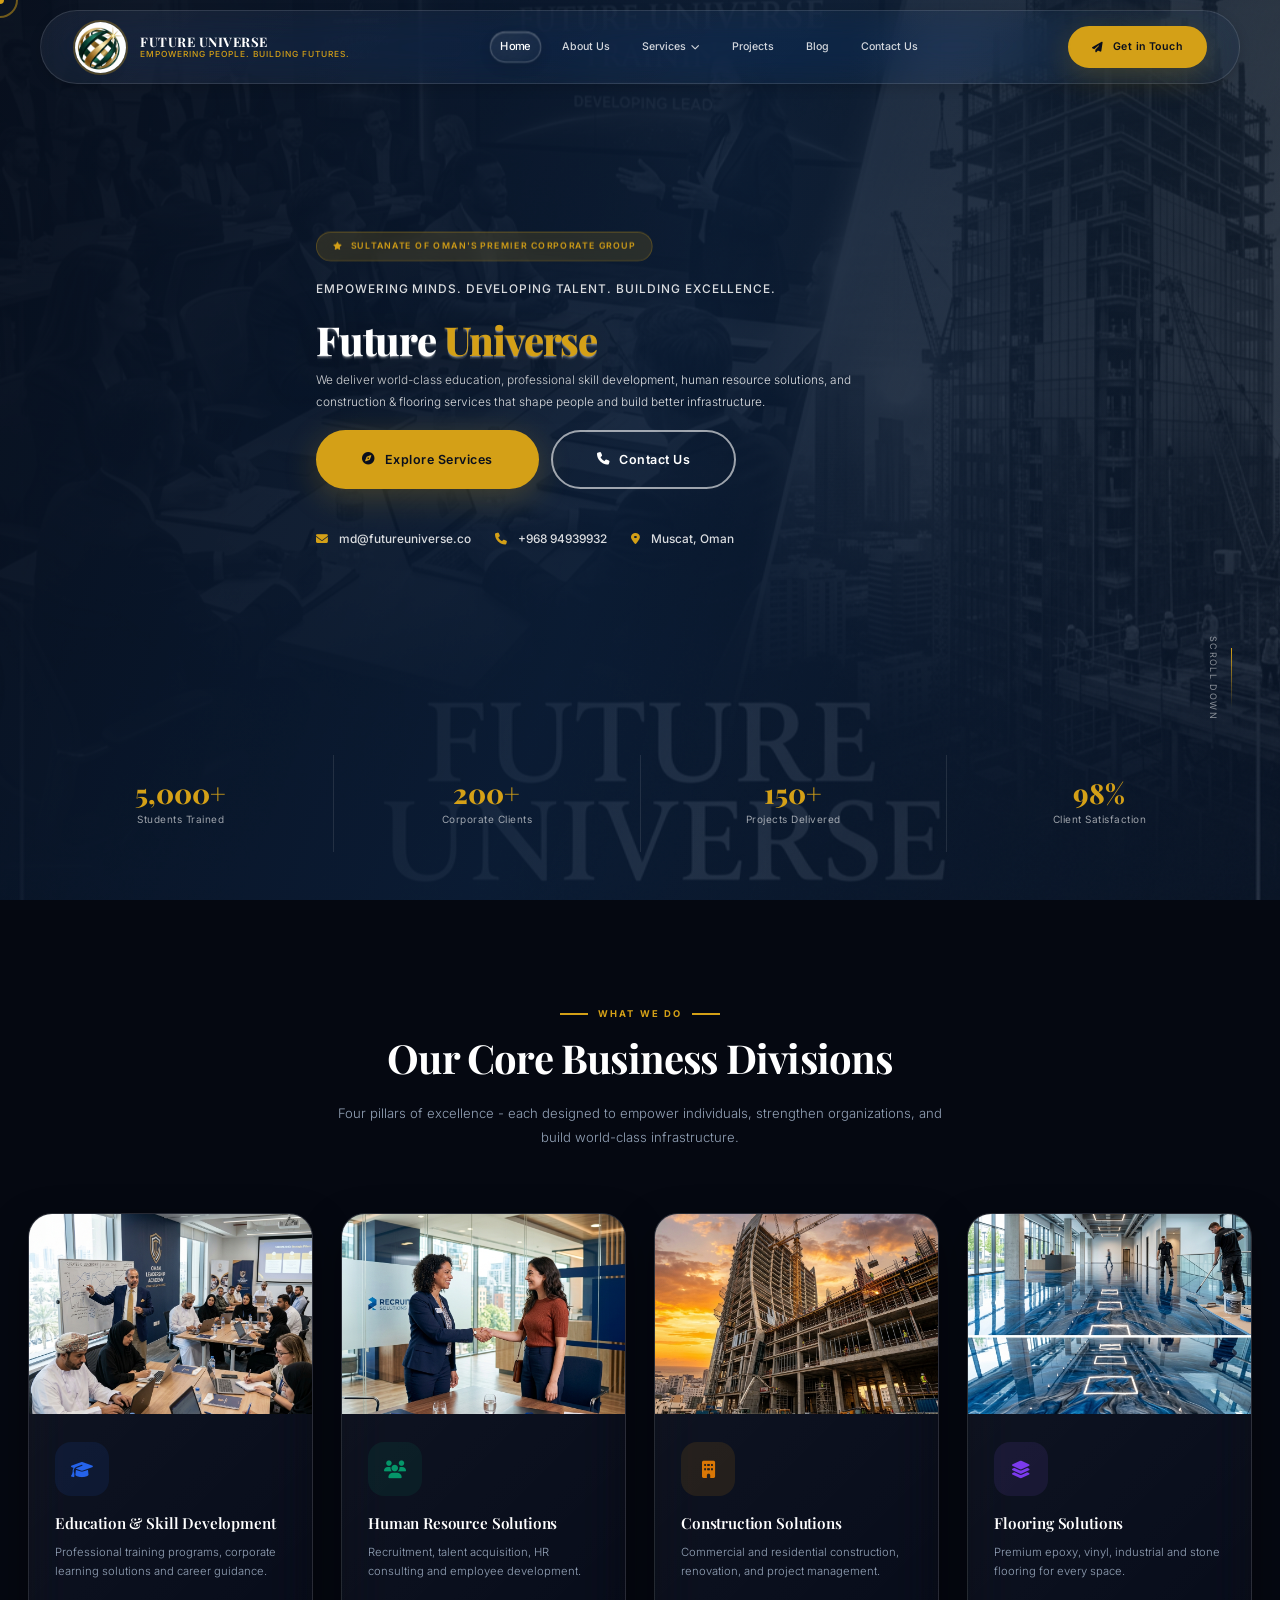
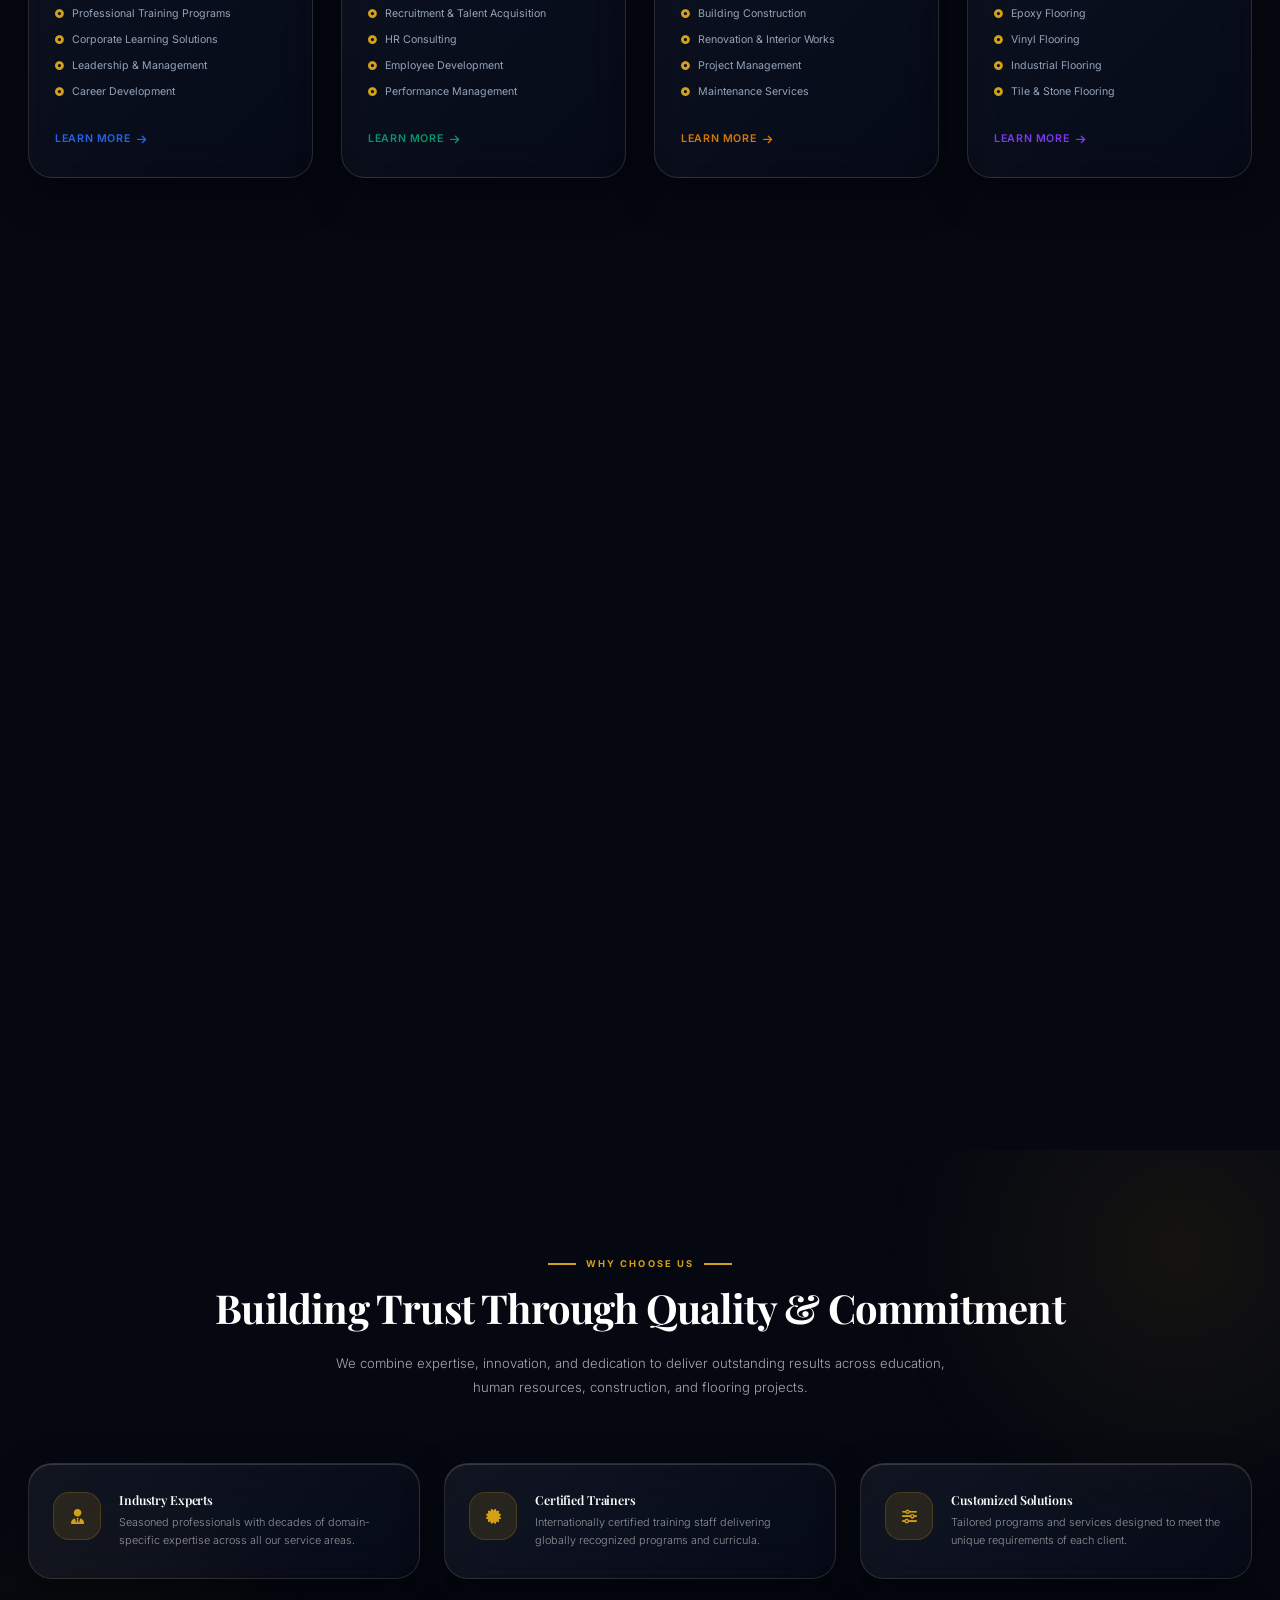
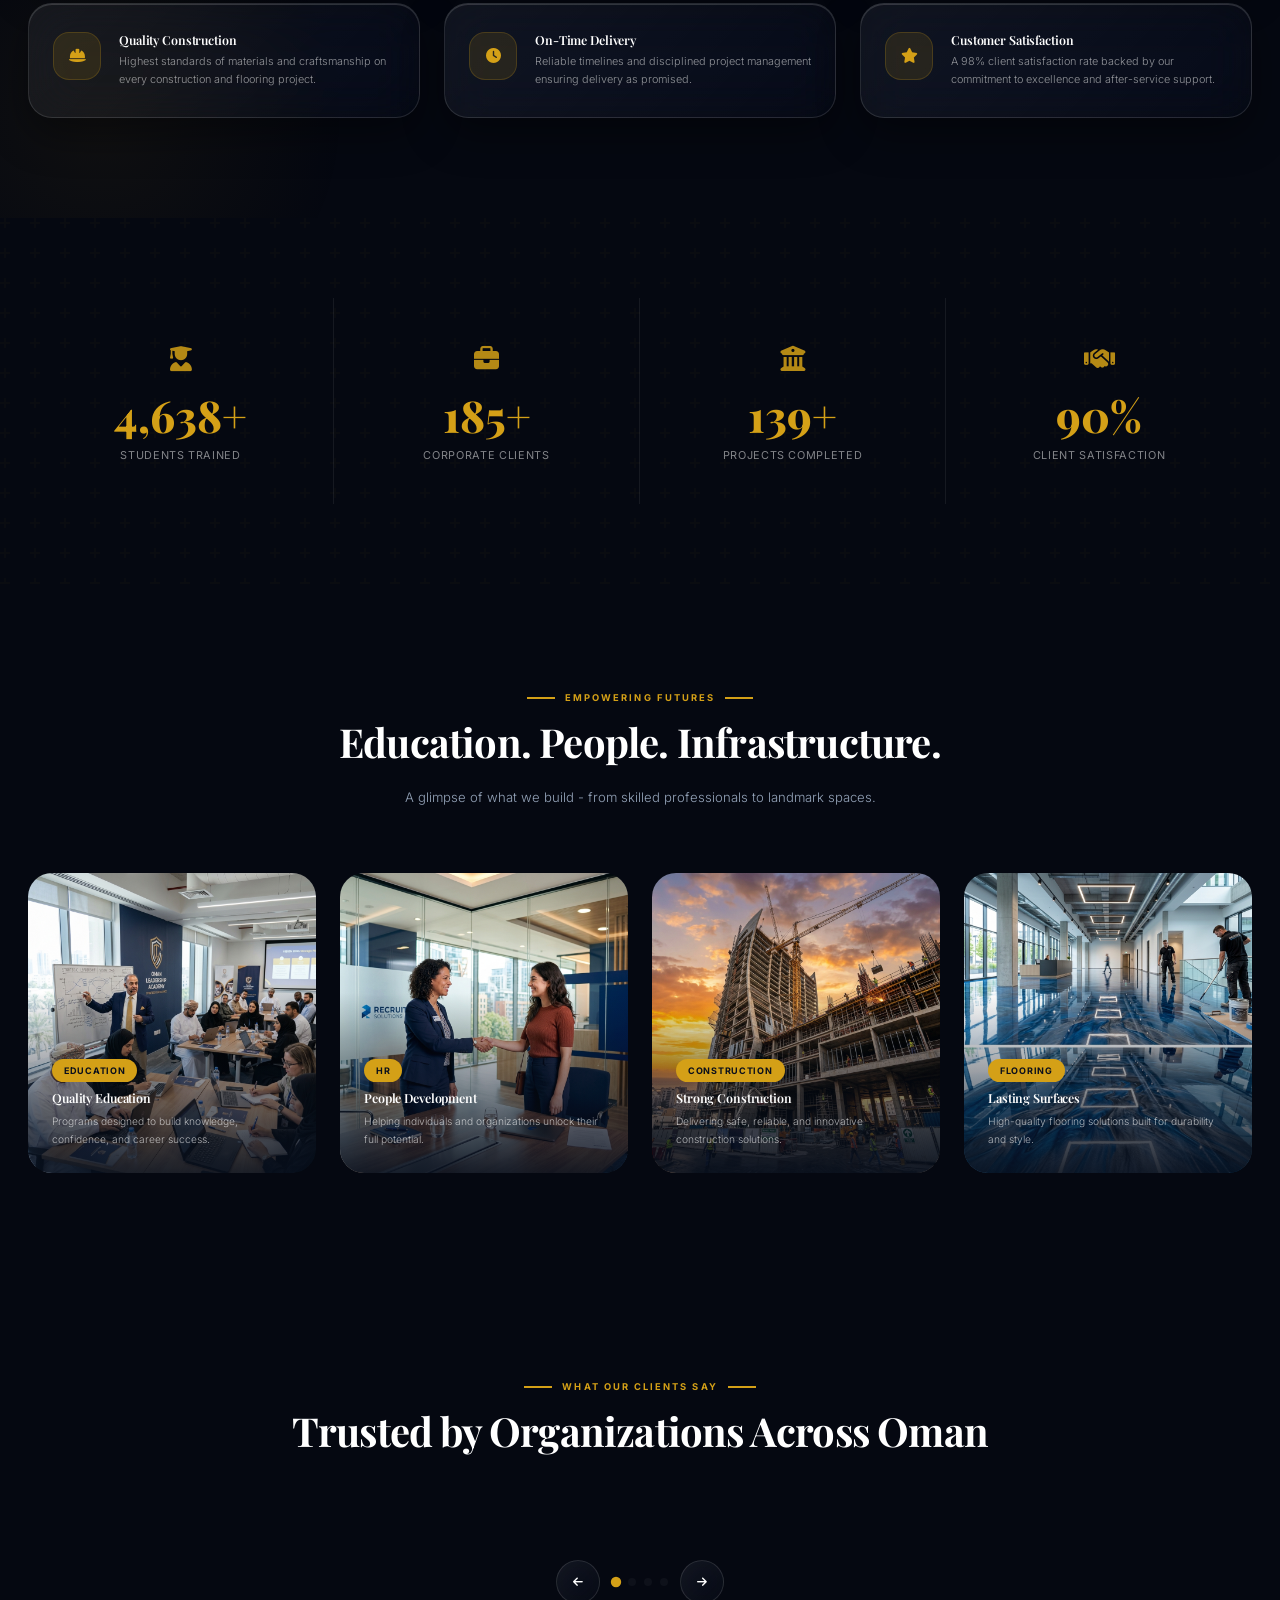
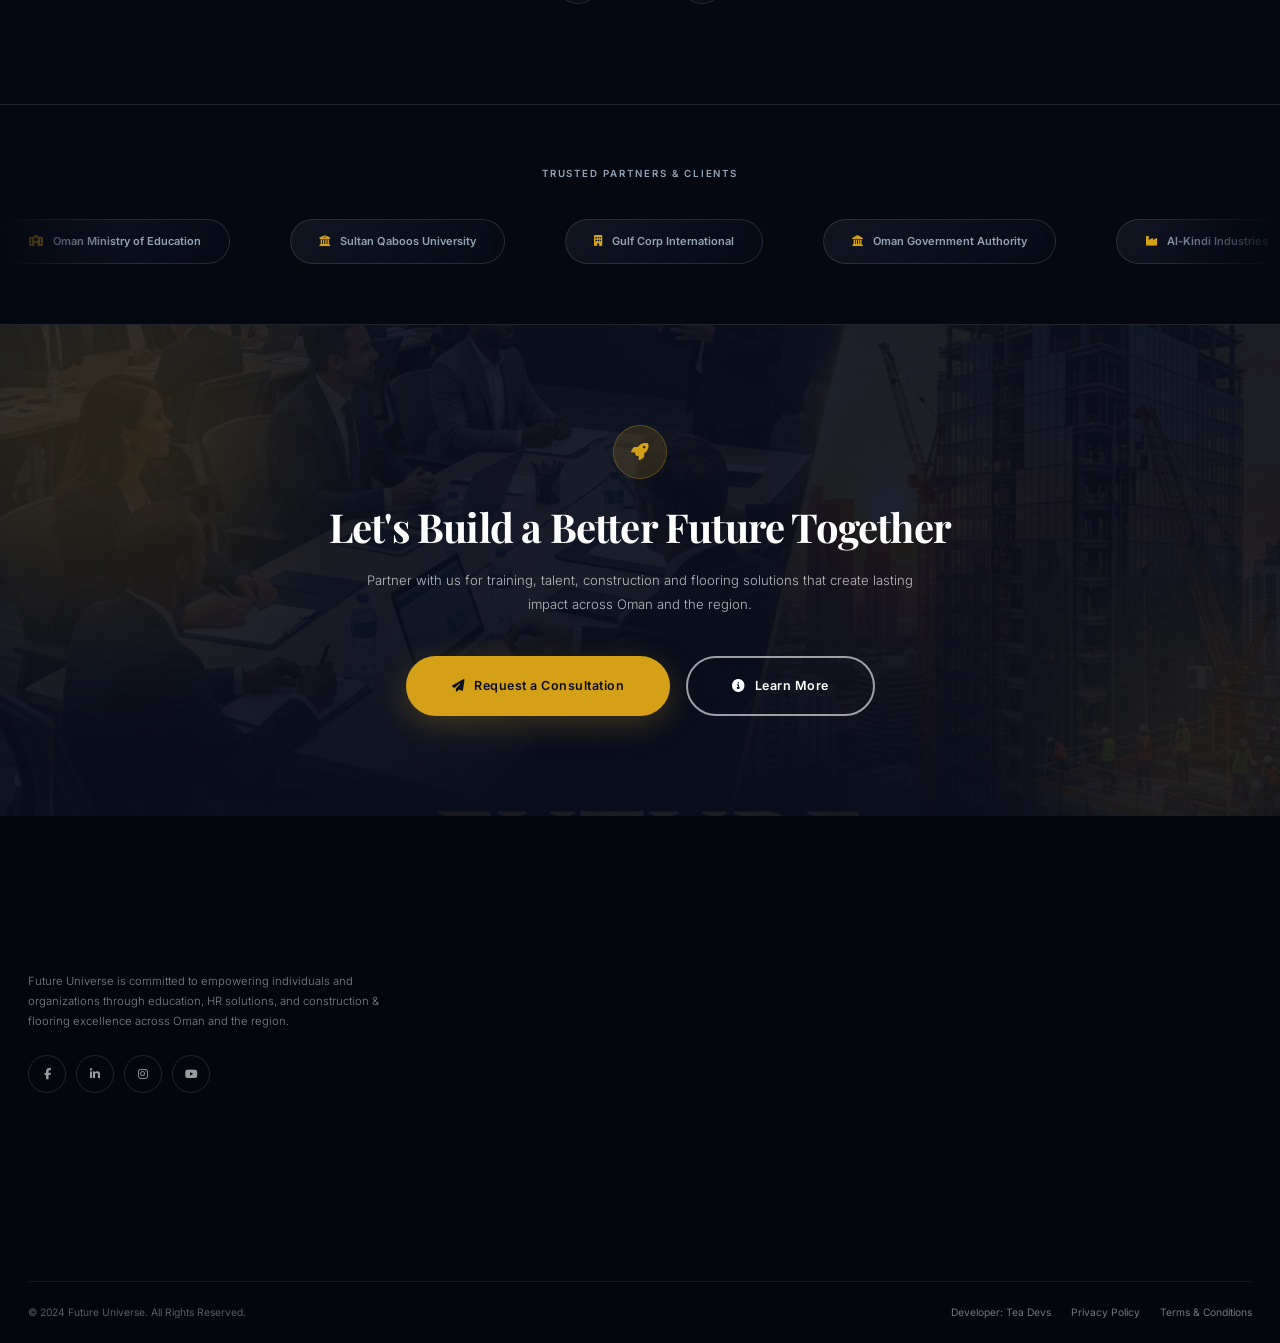
==== commit d84db21c: "2" ====
--- a/index.html
+++ b/index.html
@@ -5,8 +5,8 @@
   <meta name="viewport" content="width=device-width,initial-scale=1.0"/>
   <meta name="description" content="Future Universe - Empowering Minds, Developing Talent, Building Excellence. World-class education, HR solutions, construction and flooring services in Oman."/>
   <title>Future Universe | Empowering People. Building Futures.</title>
-  <link rel="stylesheet" href="css/main.css?v=1781942778152"/>
-  <link rel="stylesheet" href="css/components.css?v=1781942778151"/>
+  <link rel="stylesheet" href="css/main.css?v=2"/>
+  <link rel="stylesheet" href="css/components.css?v=2"/>
   <link rel="stylesheet" href="css/animations.css"/>
   <link rel="stylesheet" href="https://cdnjs.cloudflare.com/ajax/libs/font-awesome/6.5.0/css/all.min.css"/>
 </head>
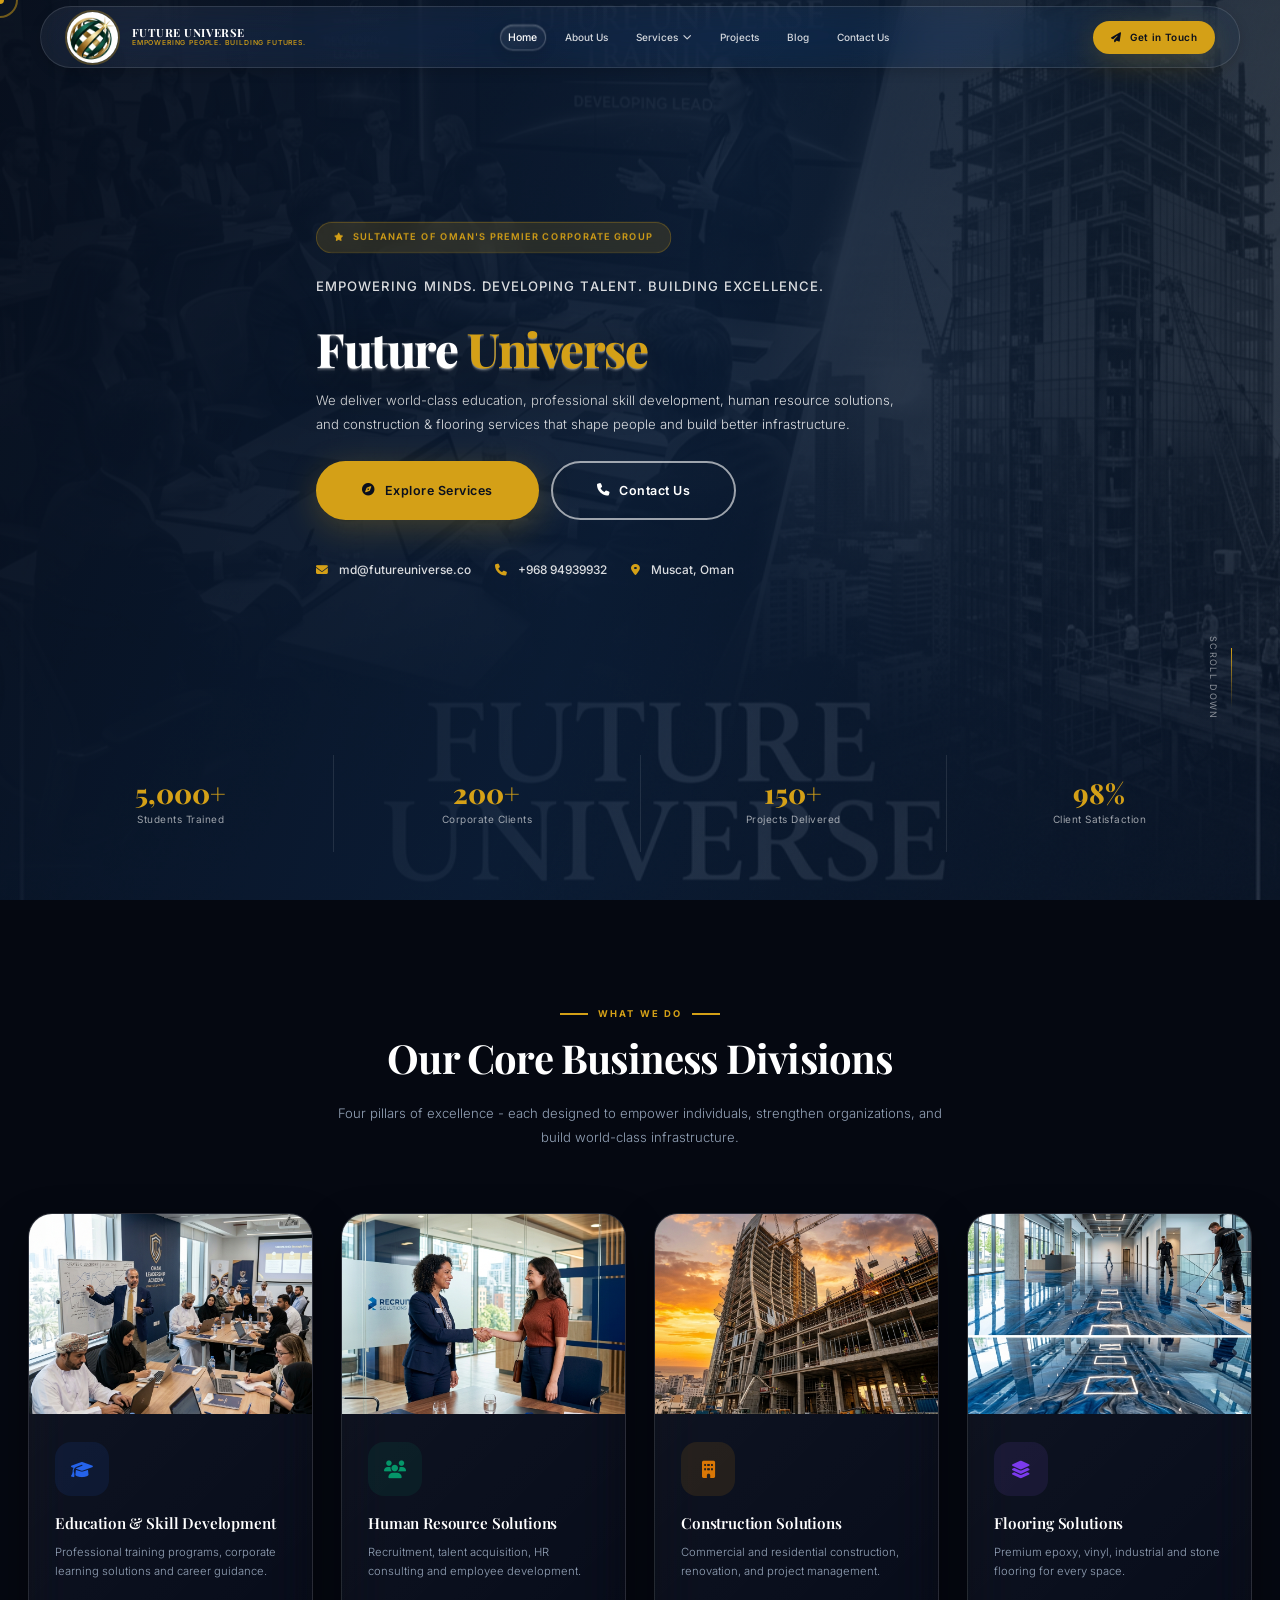
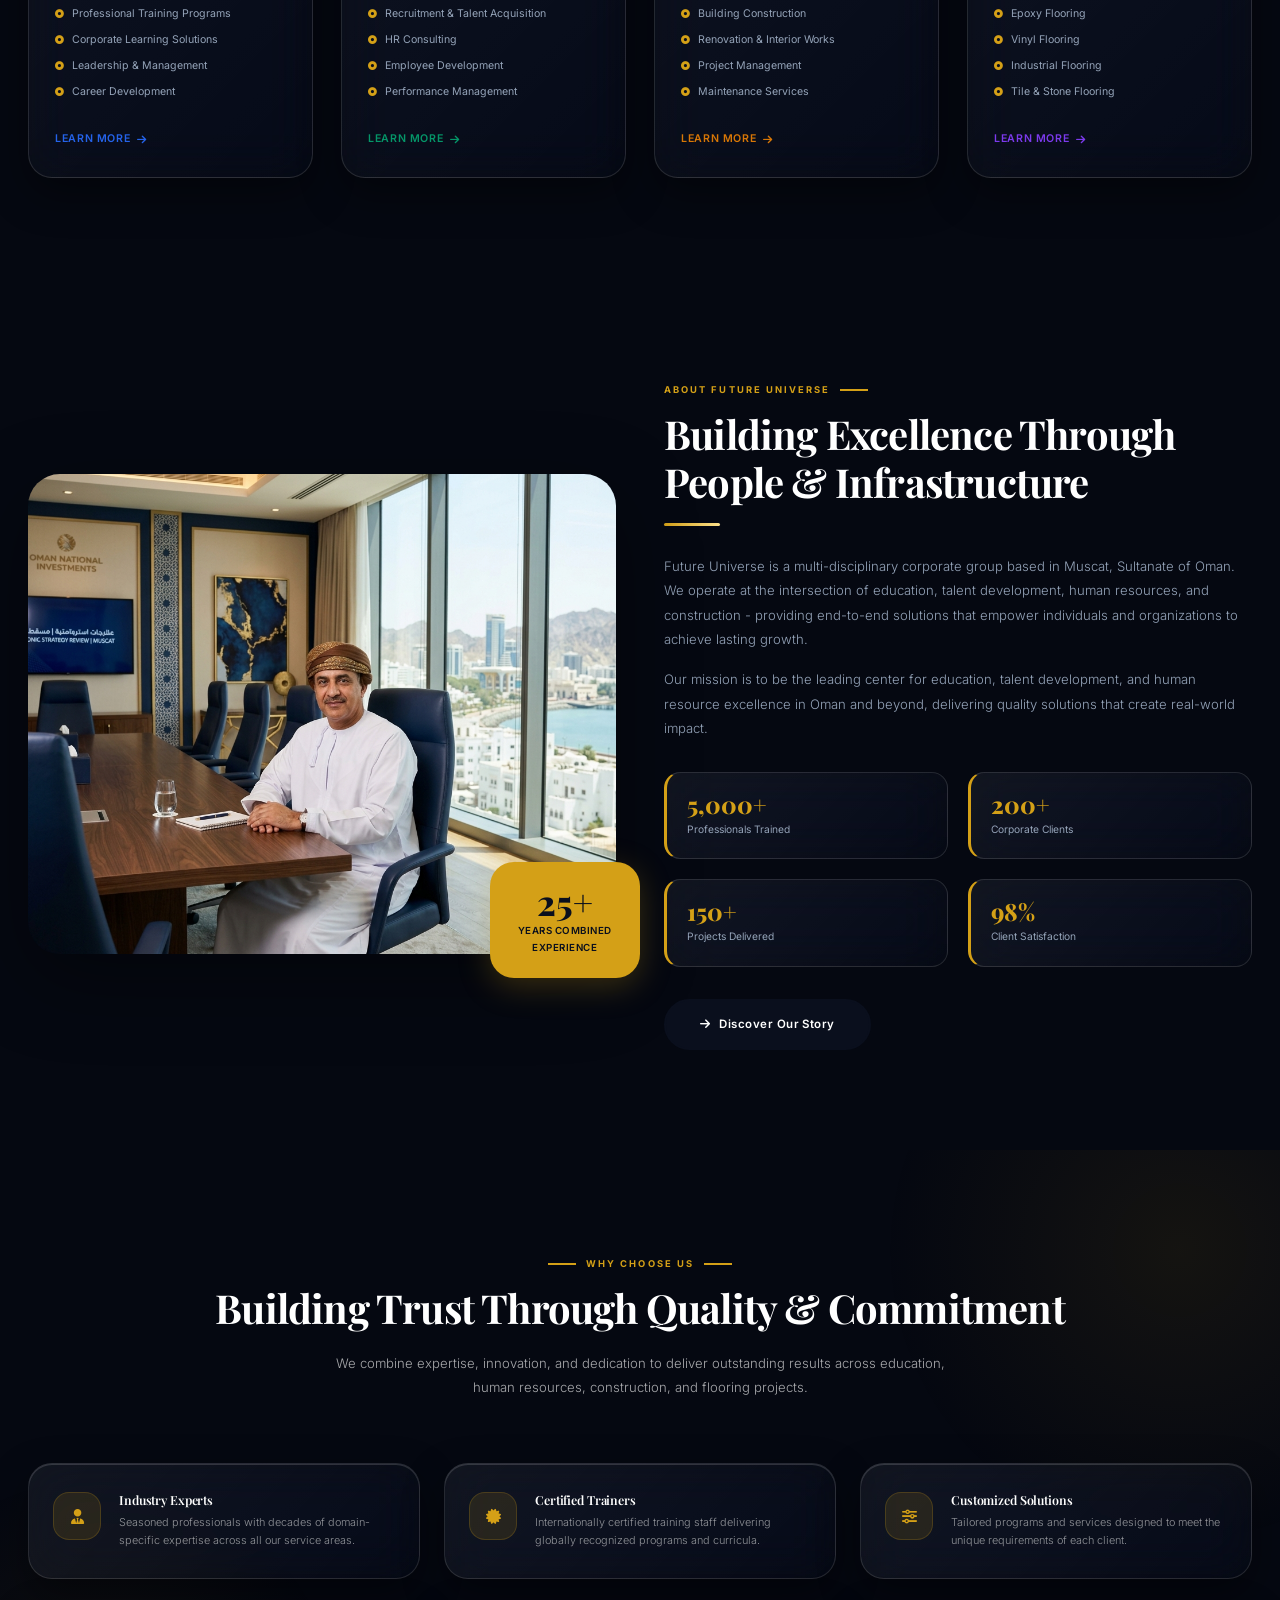
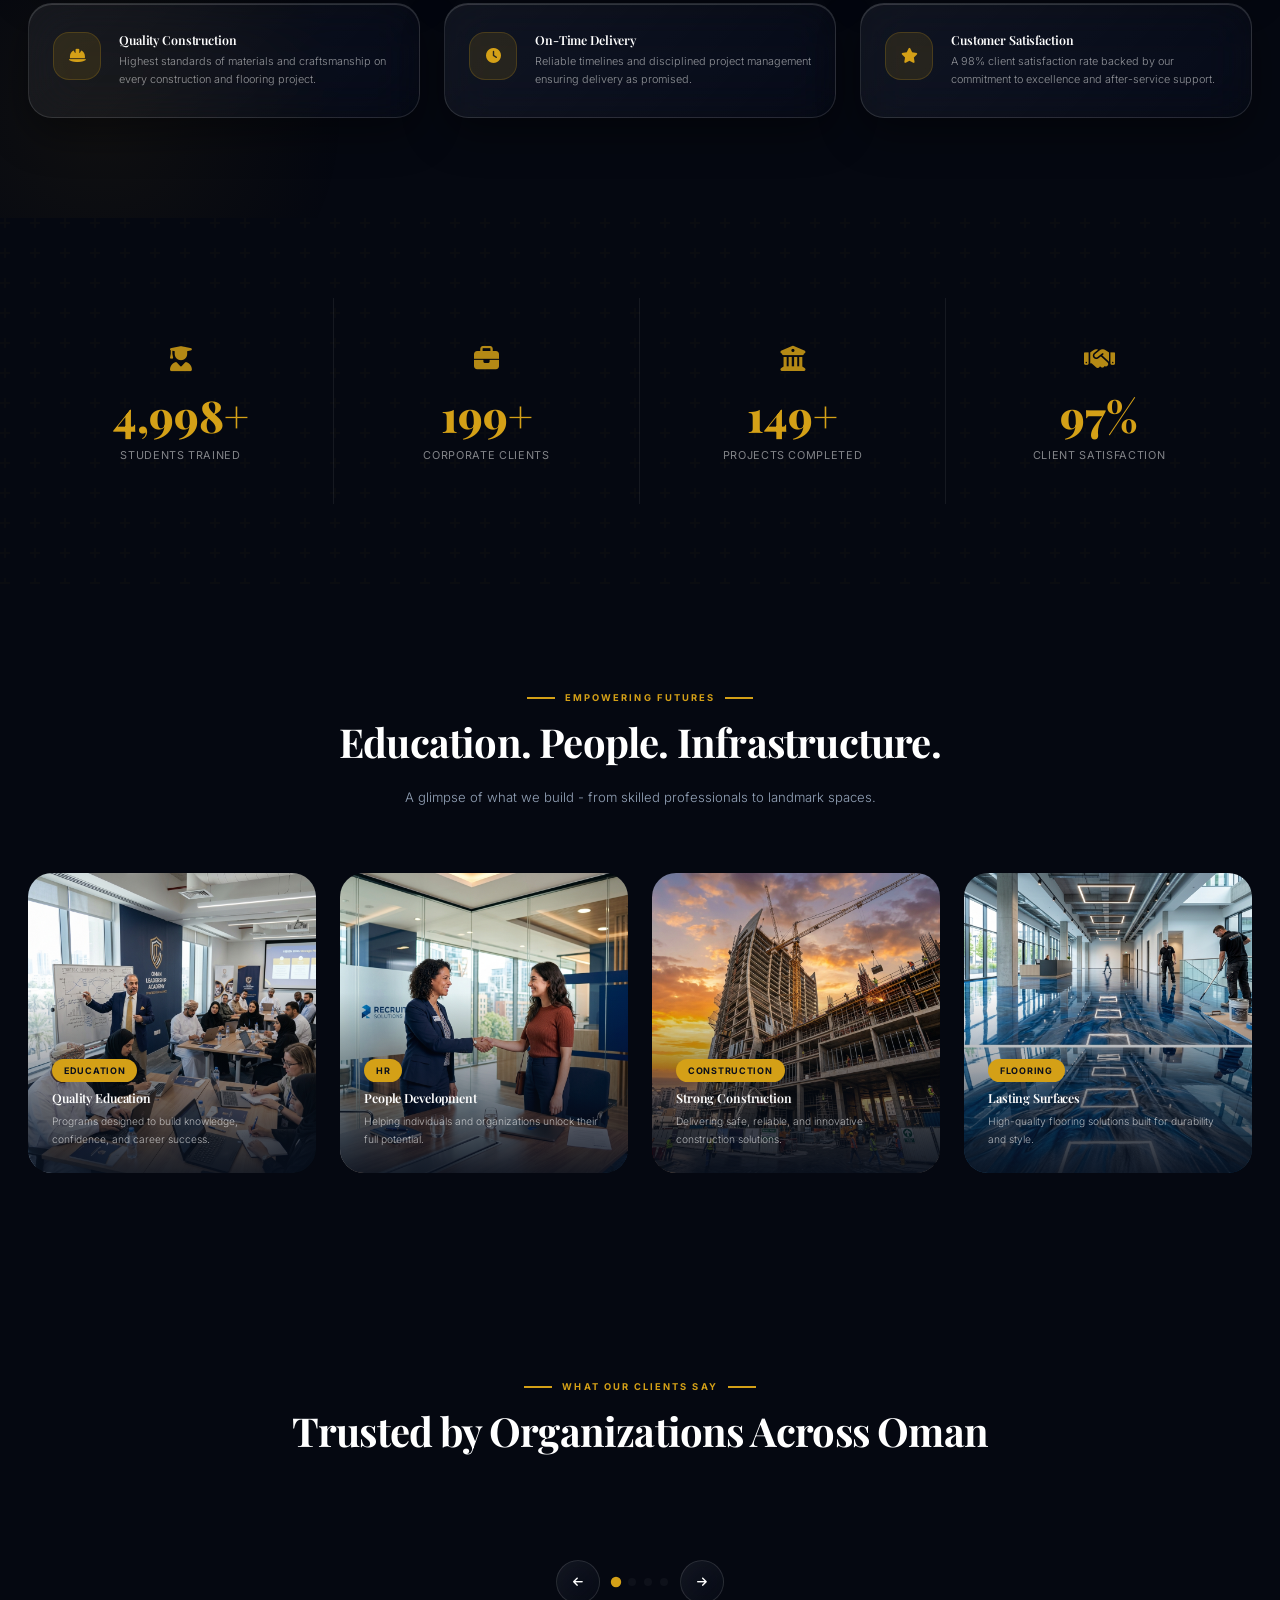
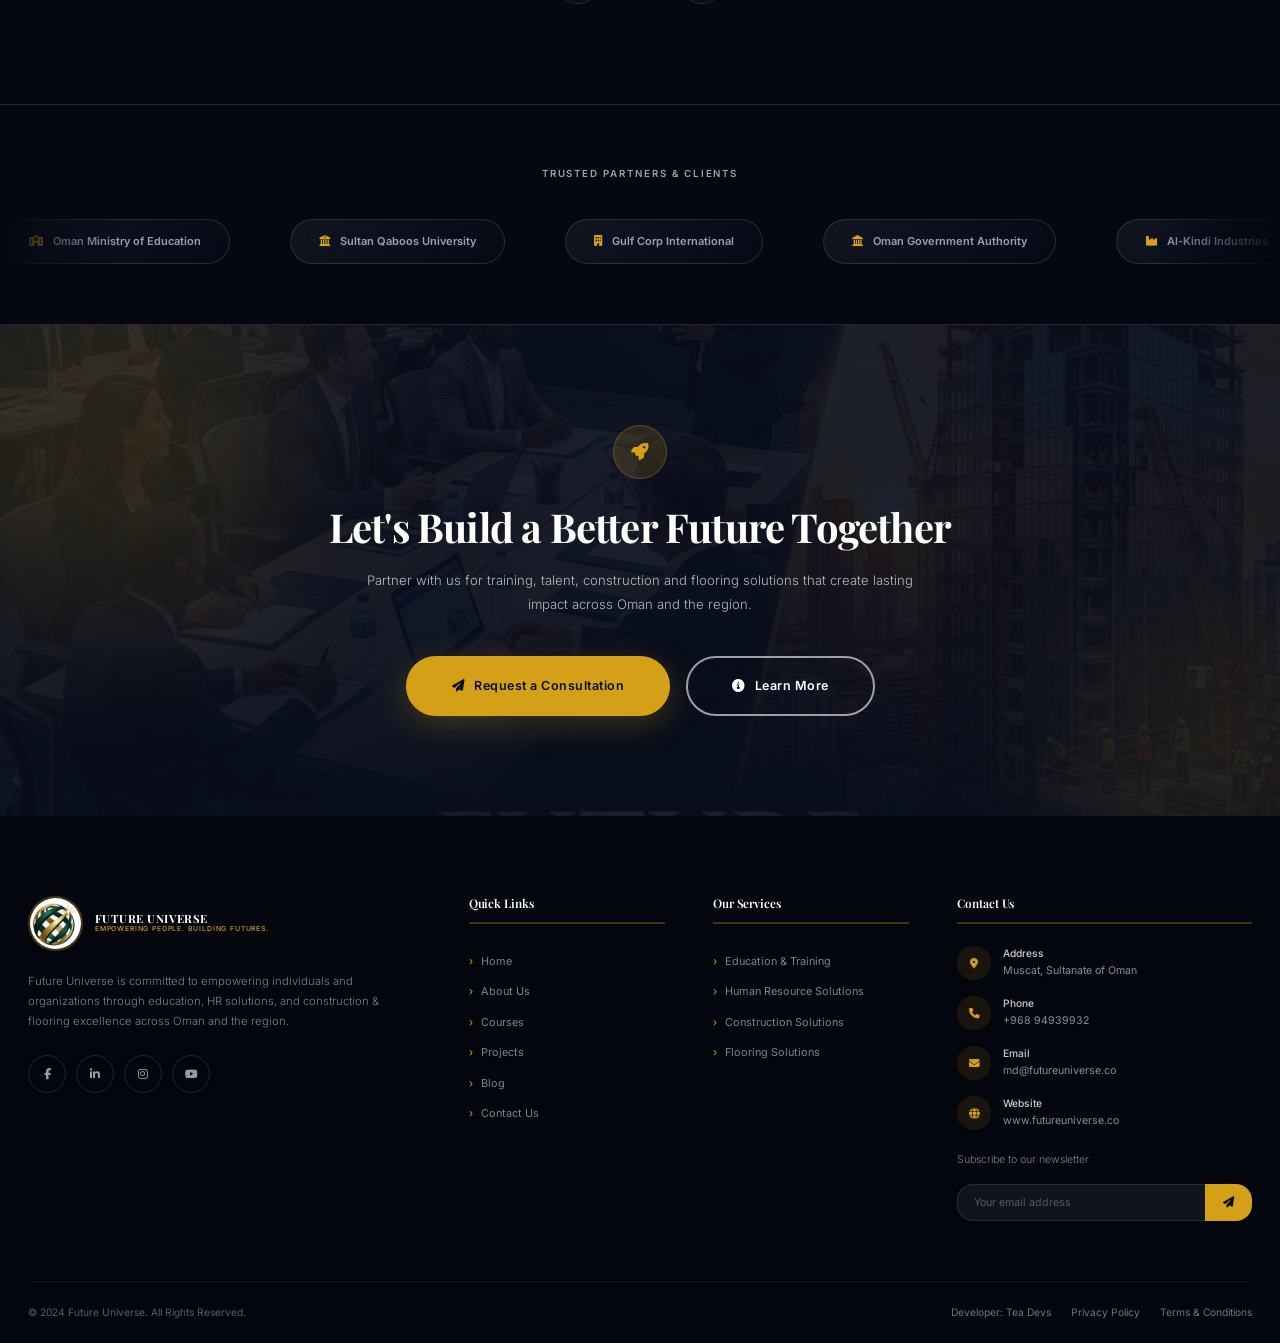
==== commit d647c4af: "3" ====
--- a/index.html
+++ b/index.html
@@ -5,8 +5,8 @@
   <meta name="viewport" content="width=device-width,initial-scale=1.0"/>
   <meta name="description" content="Future Universe - Empowering Minds, Developing Talent, Building Excellence. World-class education, HR solutions, construction and flooring services in Oman."/>
   <title>Future Universe | Empowering People. Building Futures.</title>
-  <link rel="stylesheet" href="css/main.css?v=2"/>
-  <link rel="stylesheet" href="css/components.css?v=2"/>
+  <link rel="stylesheet" href="css/main.css?v=3"/>
+  <link rel="stylesheet" href="css/components.css?v=3"/>
   <link rel="stylesheet" href="css/animations.css"/>
   <link rel="stylesheet" href="https://cdnjs.cloudflare.com/ajax/libs/font-awesome/6.5.0/css/all.min.css"/>
 </head>
--- a/css/components.css
+++ b/css/components.css
@@ -1475,11 +1475,21 @@
 
 /* ── Laptop Breakpoint (1025px–1440px) ─────────────────── */
 @media (max-width: 1440px) {
-  .hero-content { margin-top: -120px; }
-  .hero h1 { font-size: clamp(2rem, 4.5vw, 3.2rem); margin-bottom: 8px; }
-  .hero-sub { font-size: 0.9rem; }
-  .hero p { font-size: 0.95rem; margin-bottom: 16px; }
-  .hero-badge { margin-bottom: 16px; transform: scale(0.9); transform-origin: left center; }
+  /* Smaller Navbar */
+  .navbar { top: 6px; }
+  .navbar .container { height: 60px; padding: 0 24px; }
+  .logo-mark { width: 38px; height: 38px; font-size: 1.1rem; }
+  .logo-name { font-size: 0.9rem; }
+  .logo-tagline { font-size: 0.55rem; }
+  .nav-links > a, .nav-dropdown > a { font-size: 0.8rem; padding: 4px 12px; }
+  .nav-cta .btn { padding: 6px 16px; font-size: 0.8rem; }
+
+  /* Hero Adjustments */
+  .hero-content { margin-top: -100px; }
+  .hero h1 { font-size: clamp(2.3rem, 5vw, 3.8rem); margin-bottom: 12px; }
+  .hero-sub { font-size: 0.95rem; }
+  .hero p { font-size: 1.05rem; margin-bottom: 24px; }
+  .hero-badge { margin-bottom: 20px; transform: scale(0.95); transform-origin: left center; }
   .hero-btns { gap: 12px; }
 }
 
